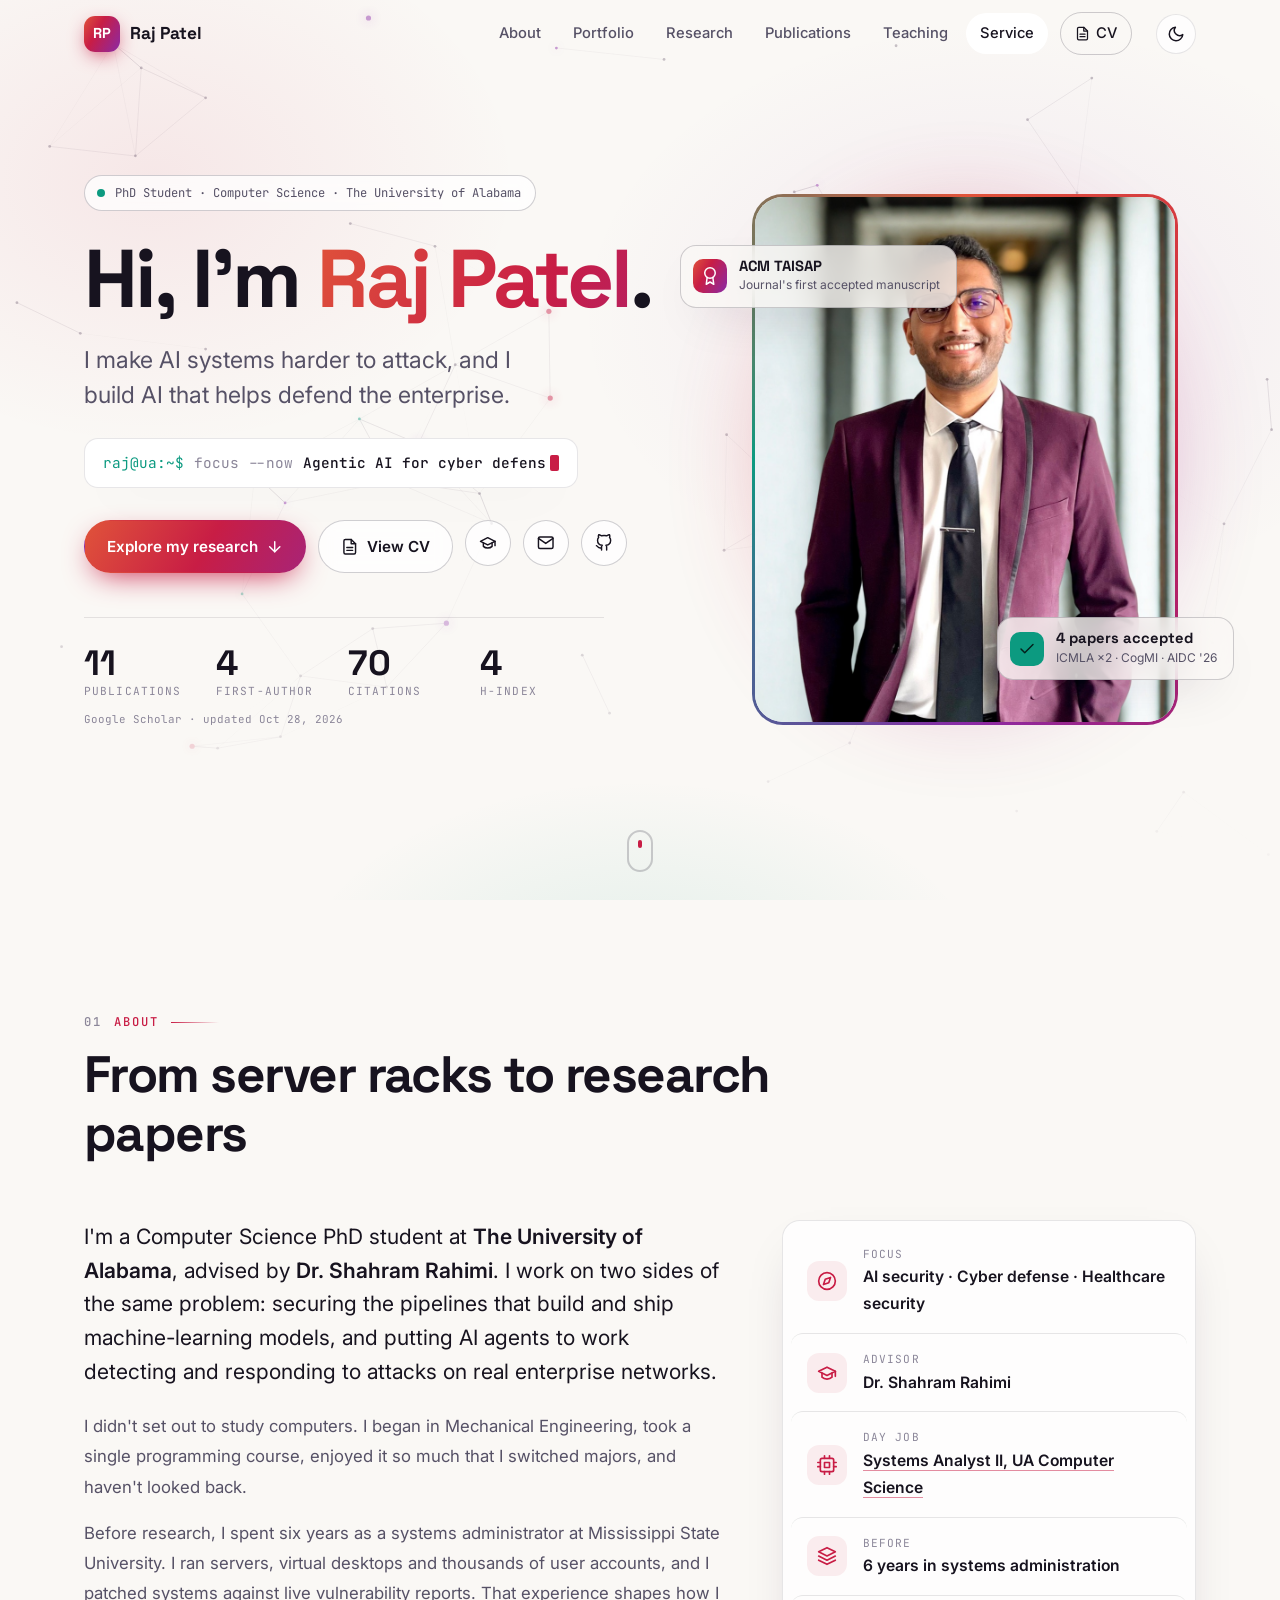
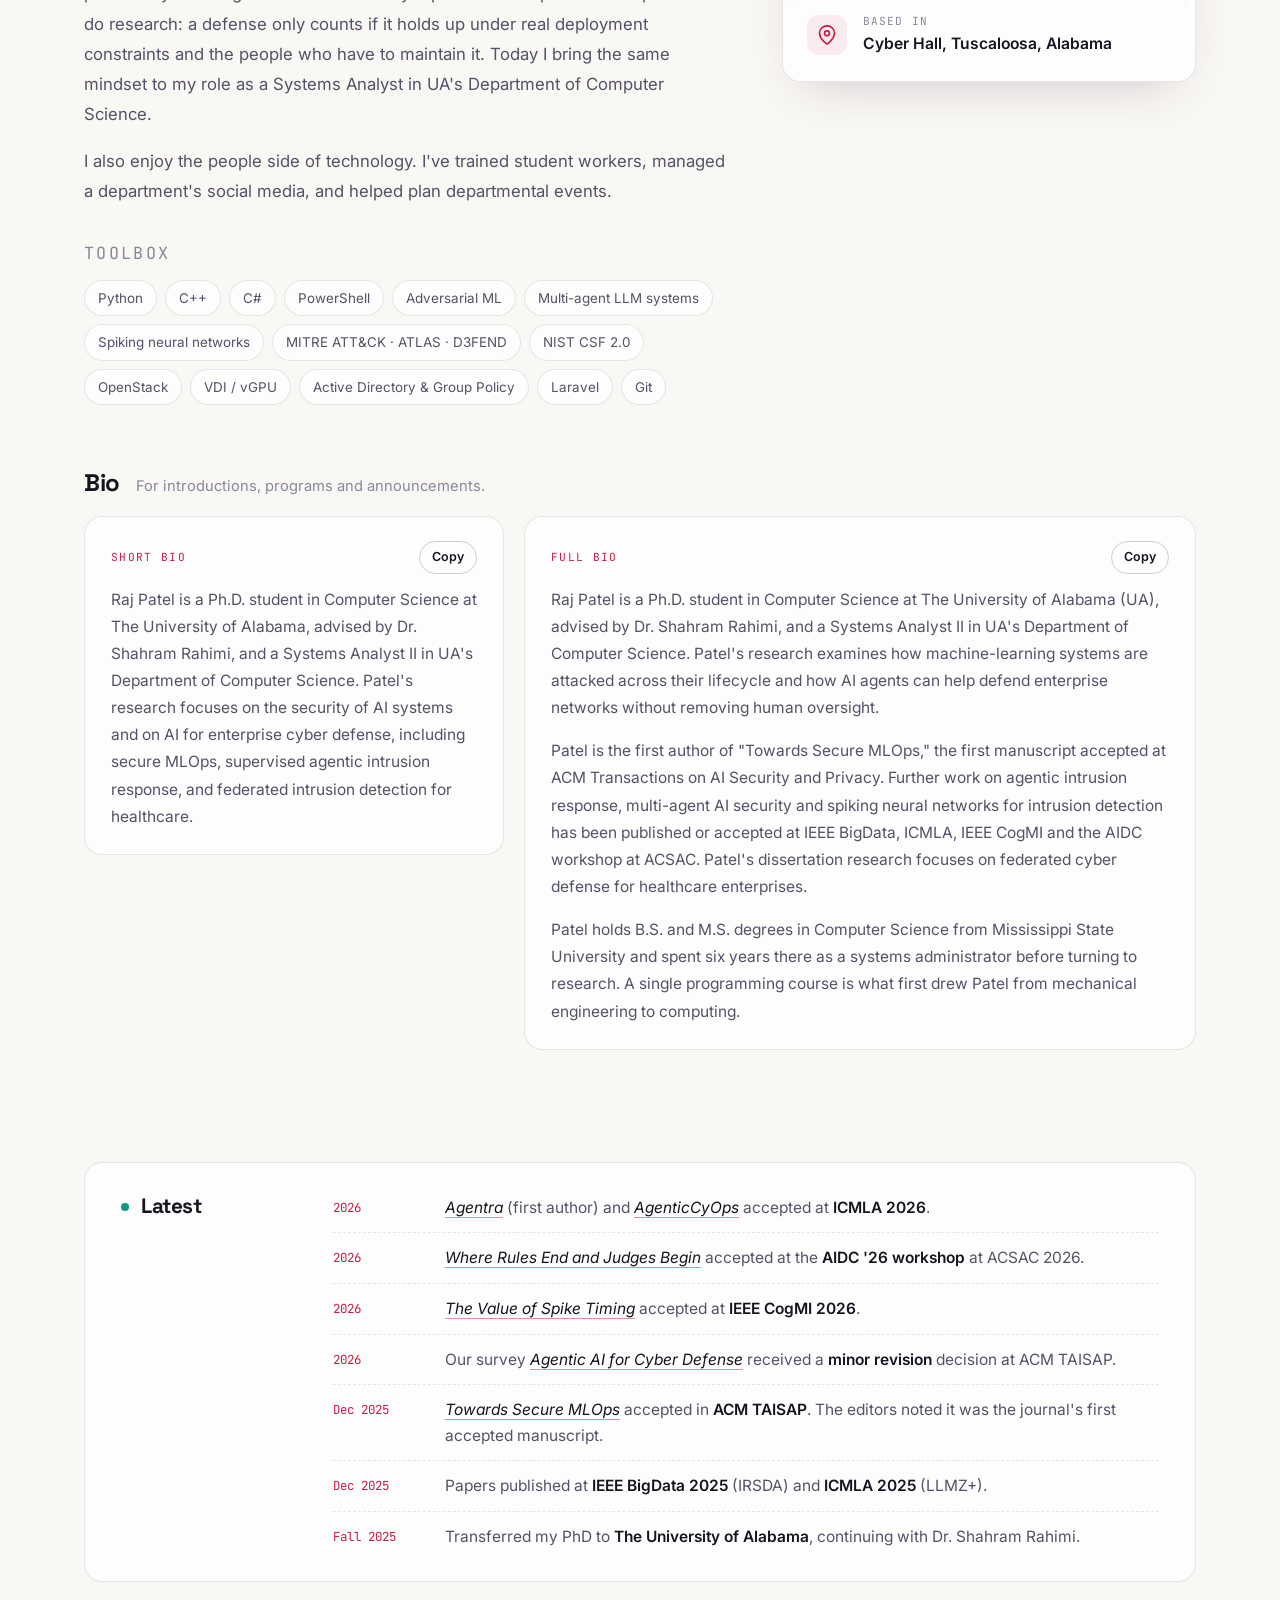
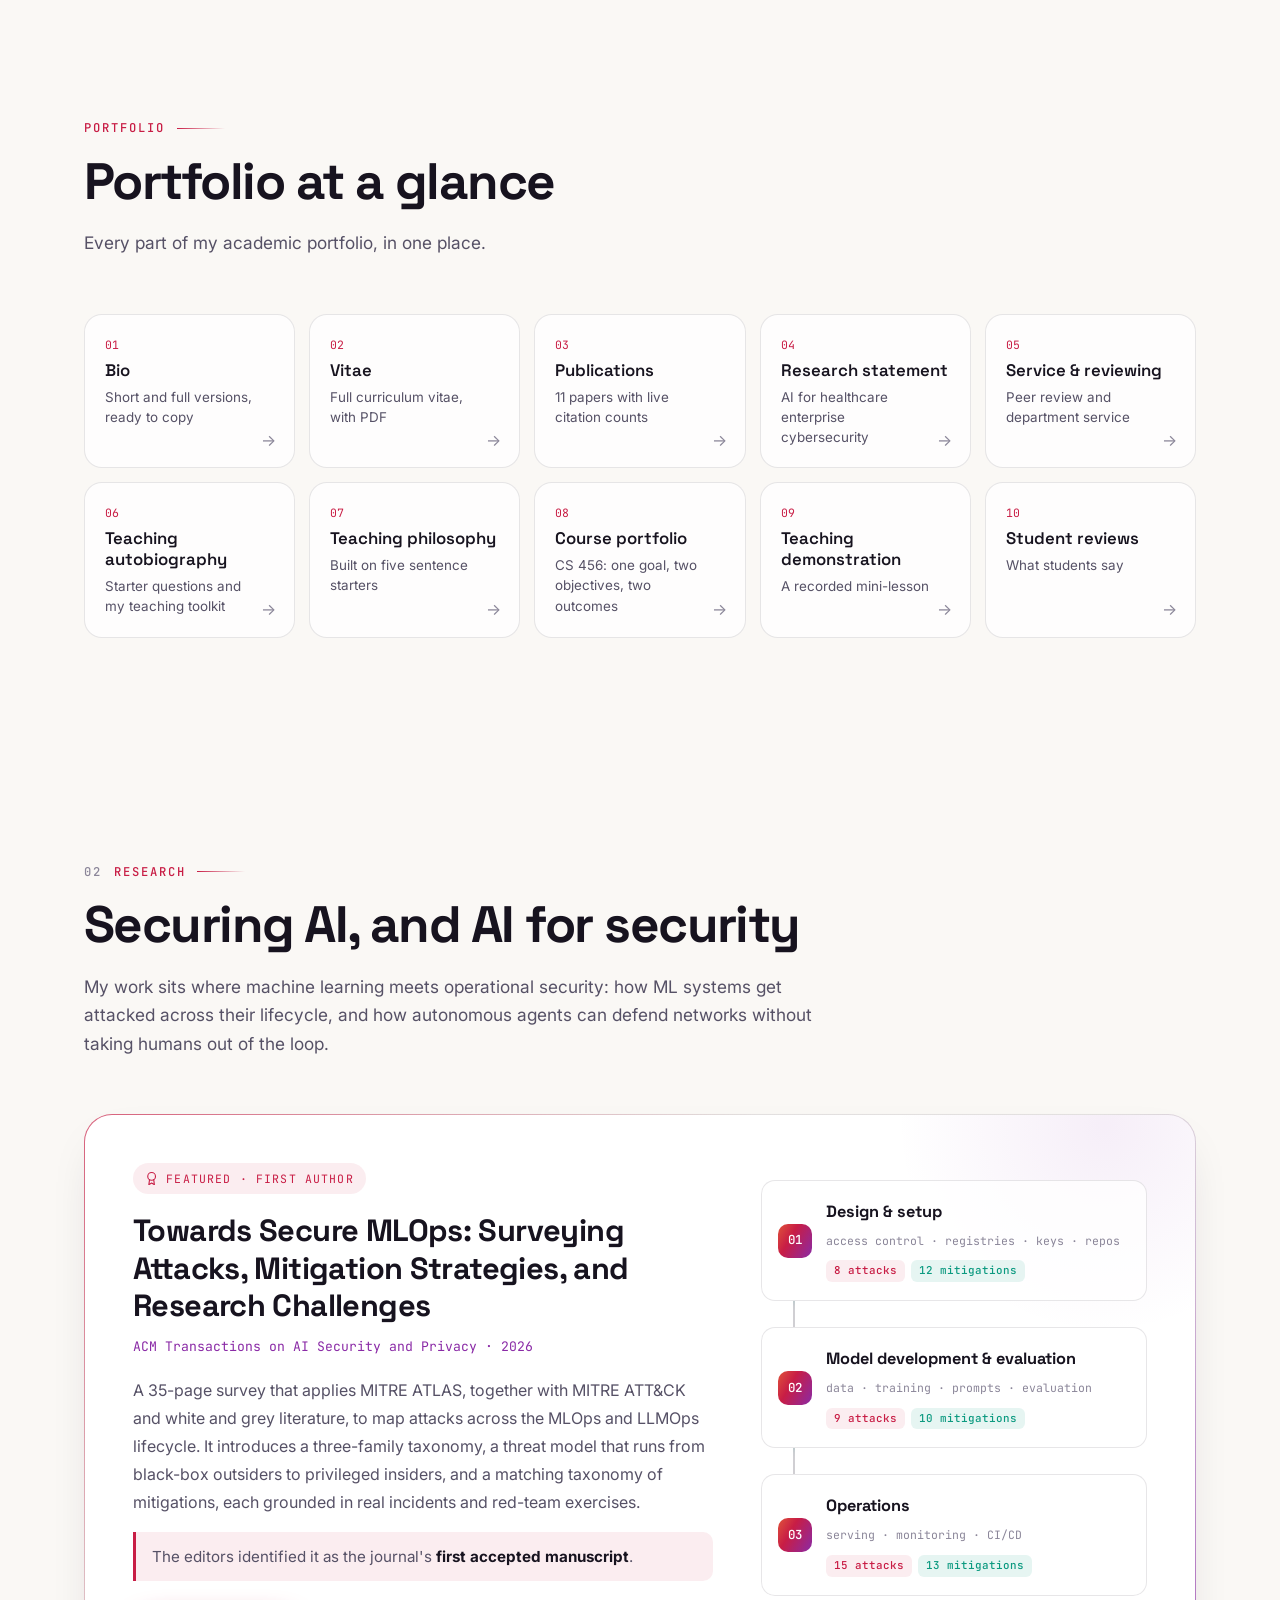
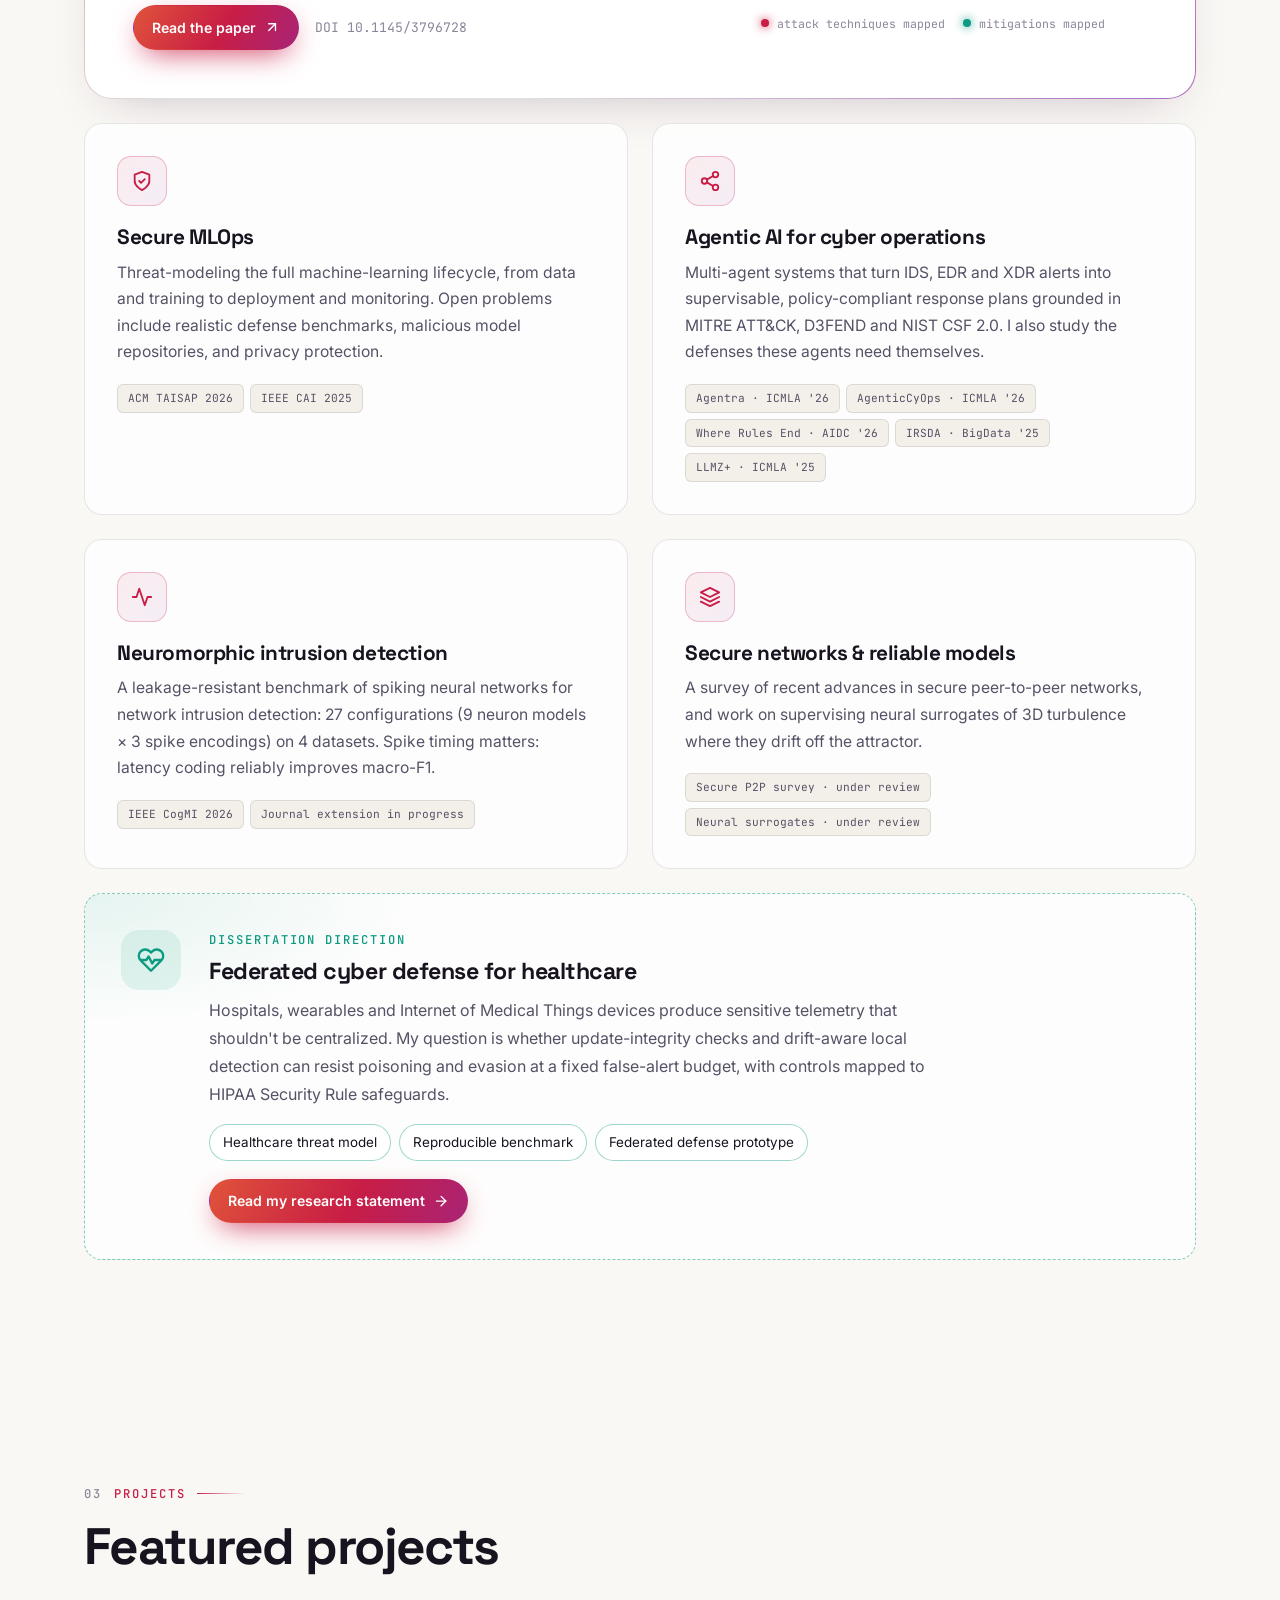
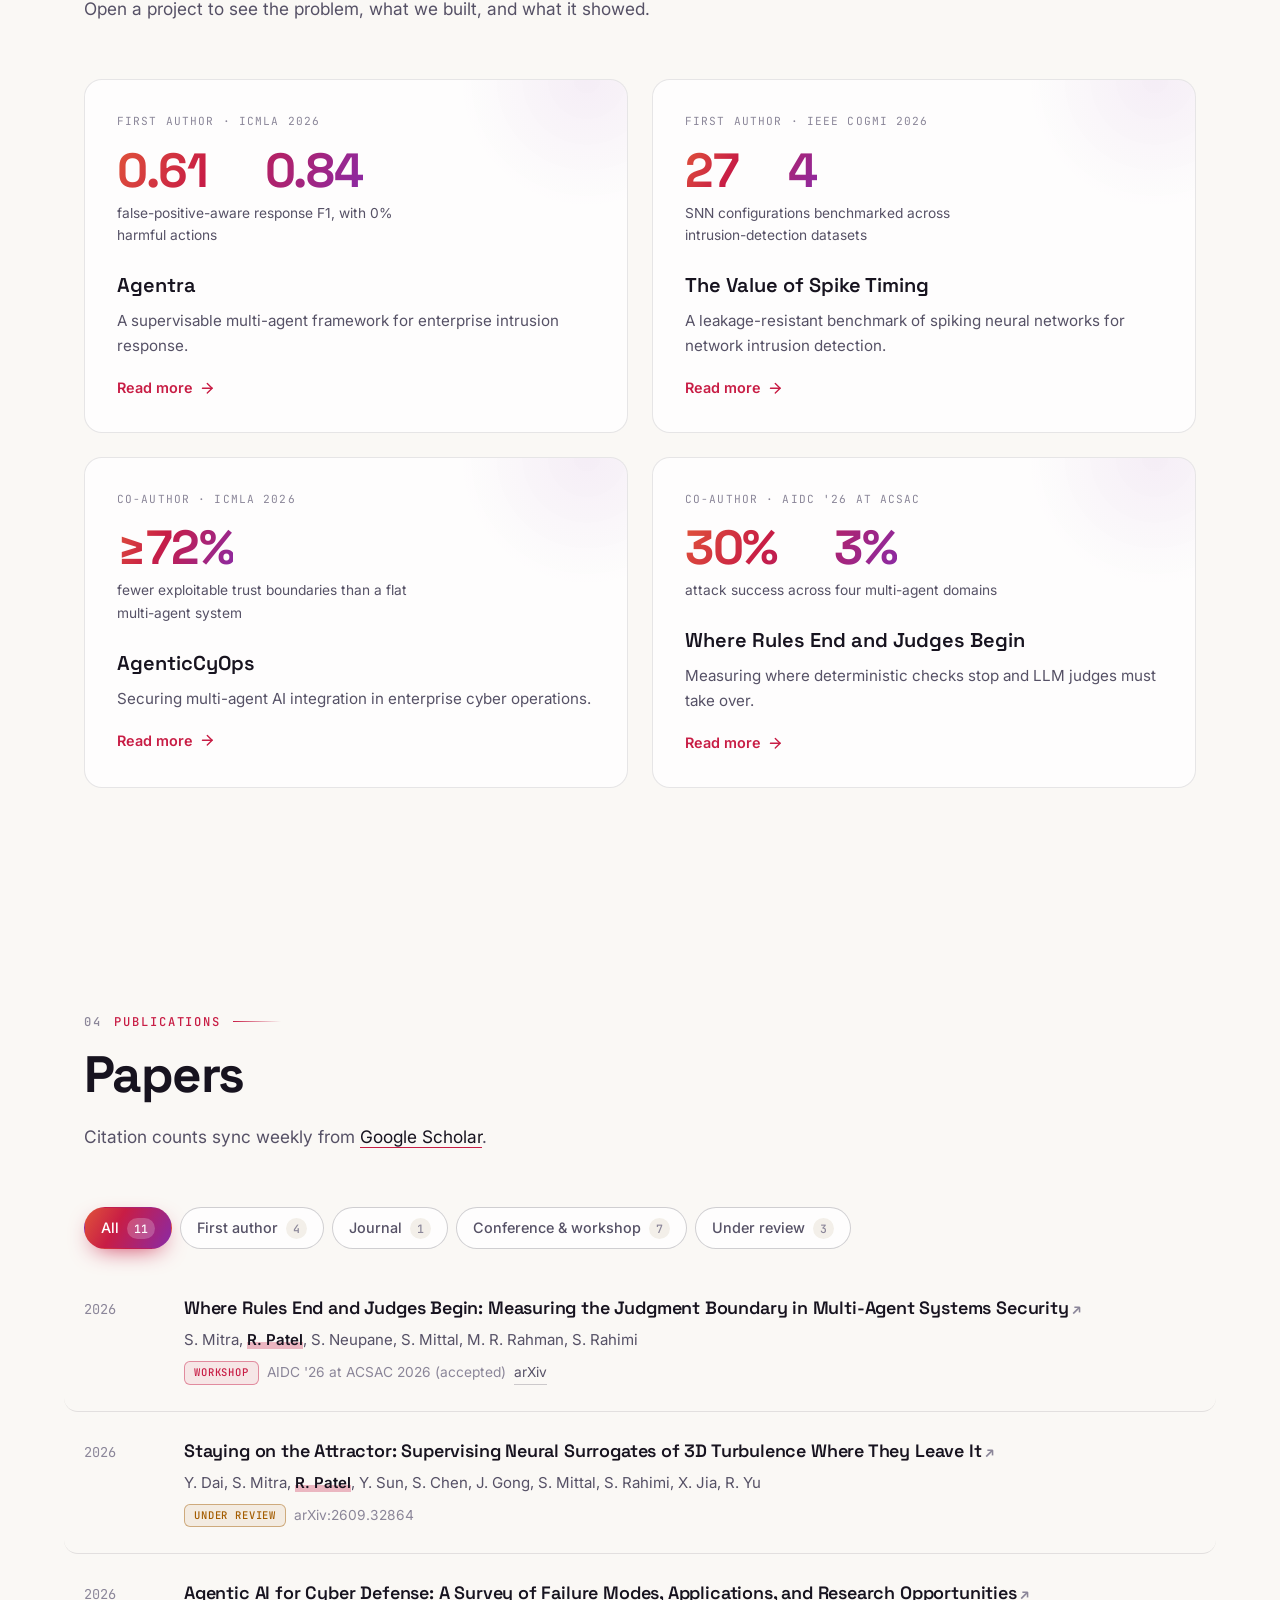
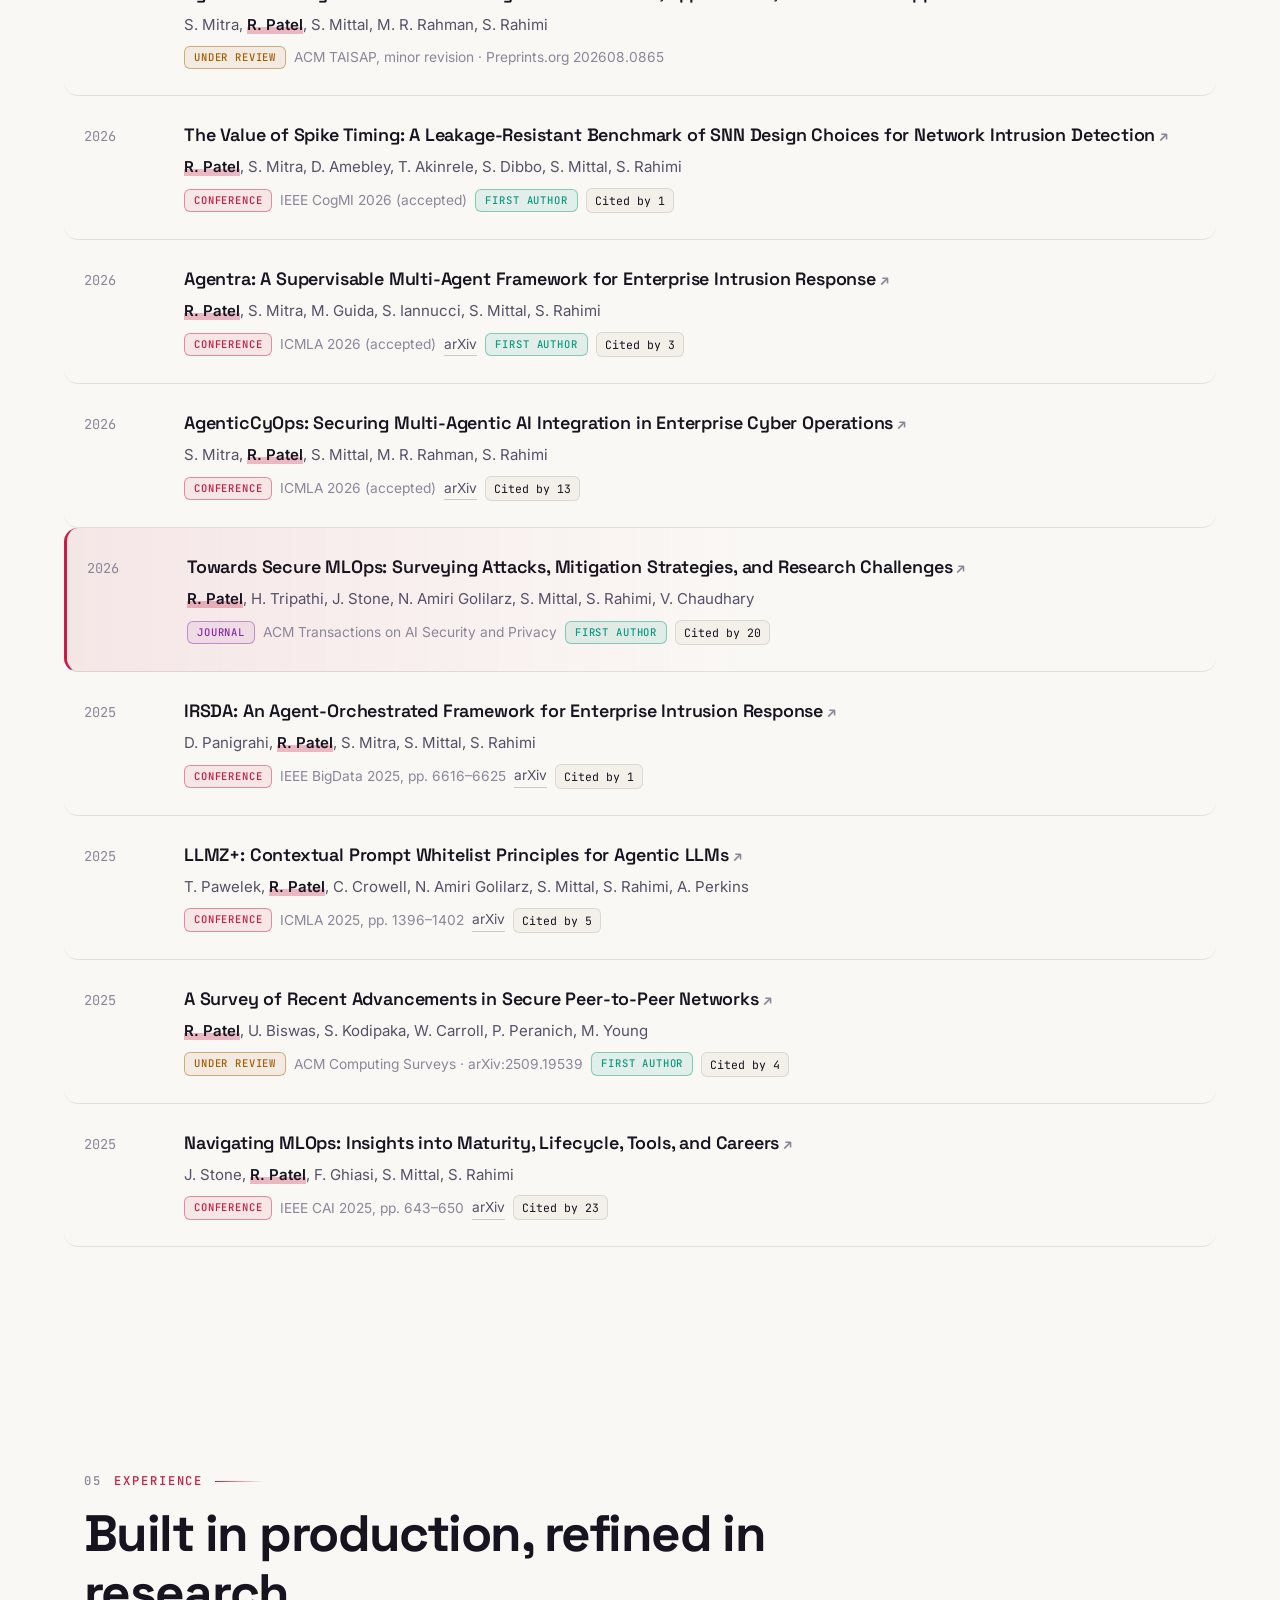
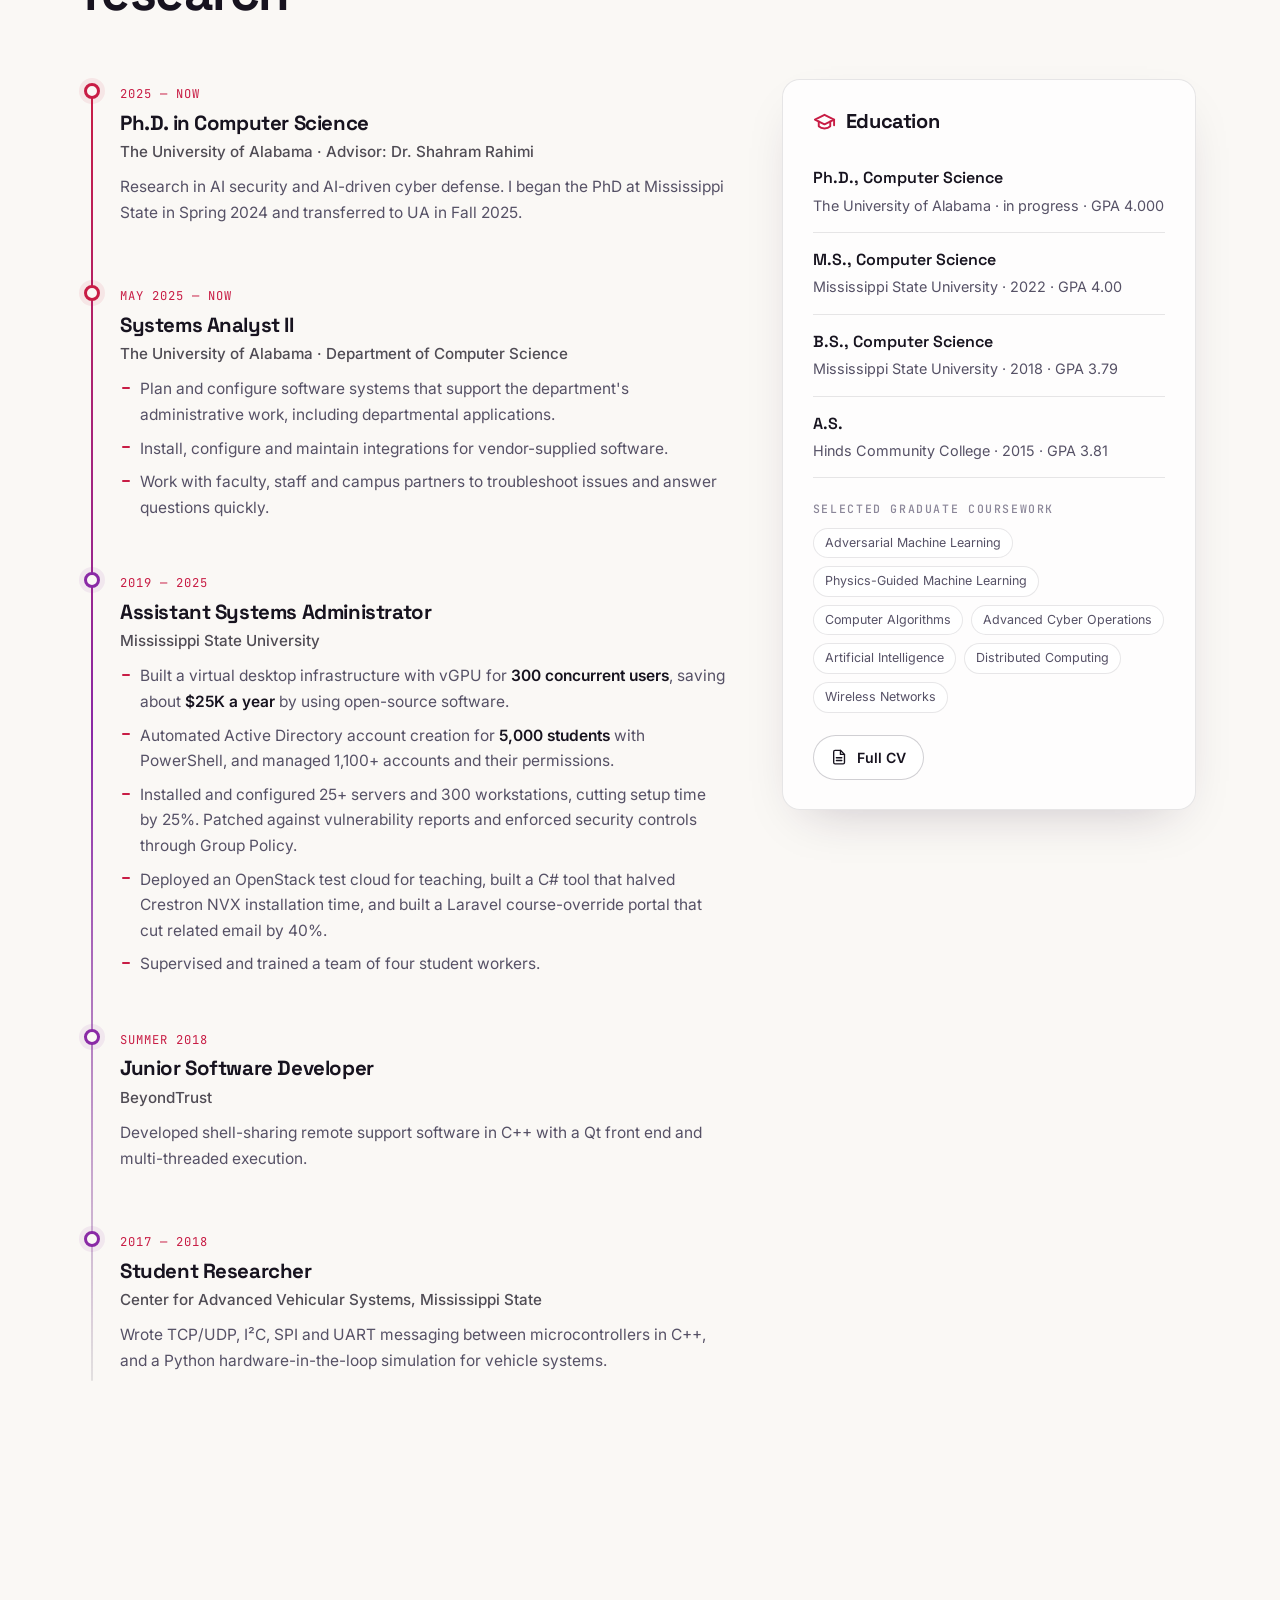
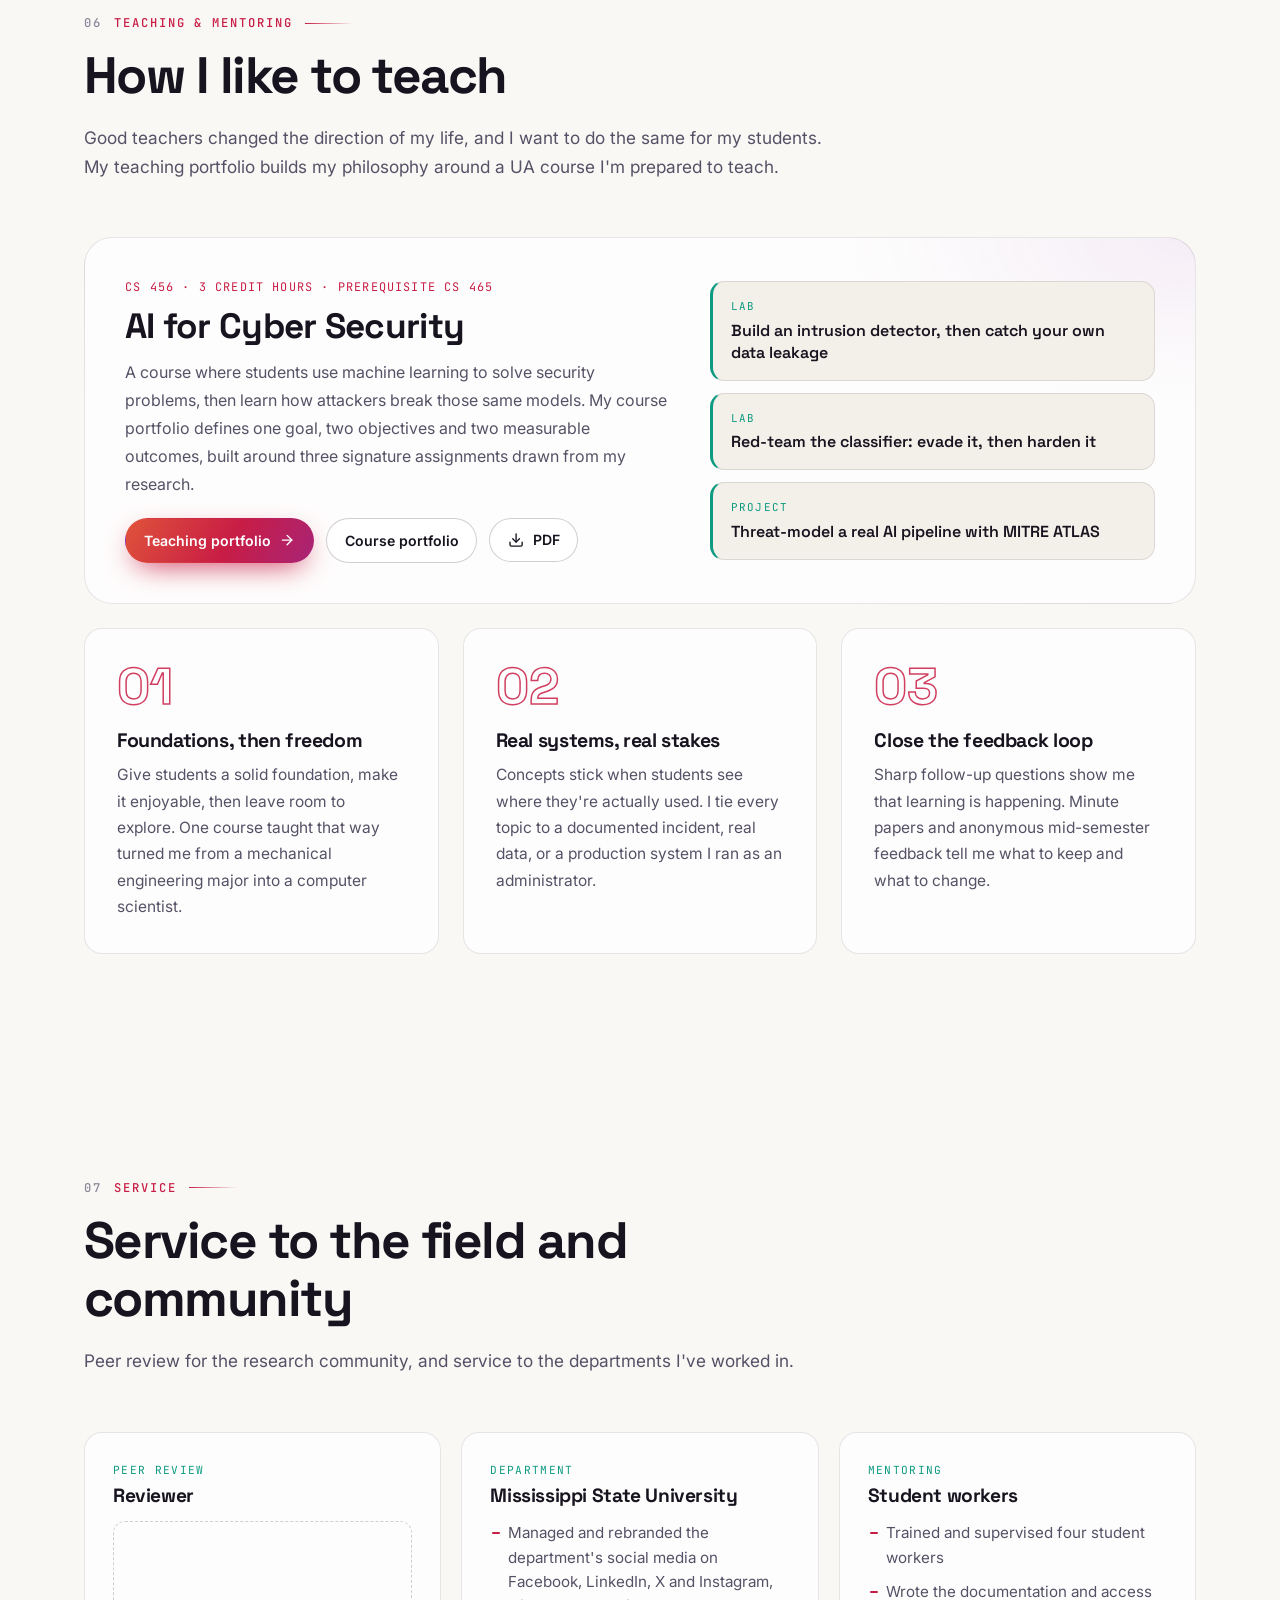
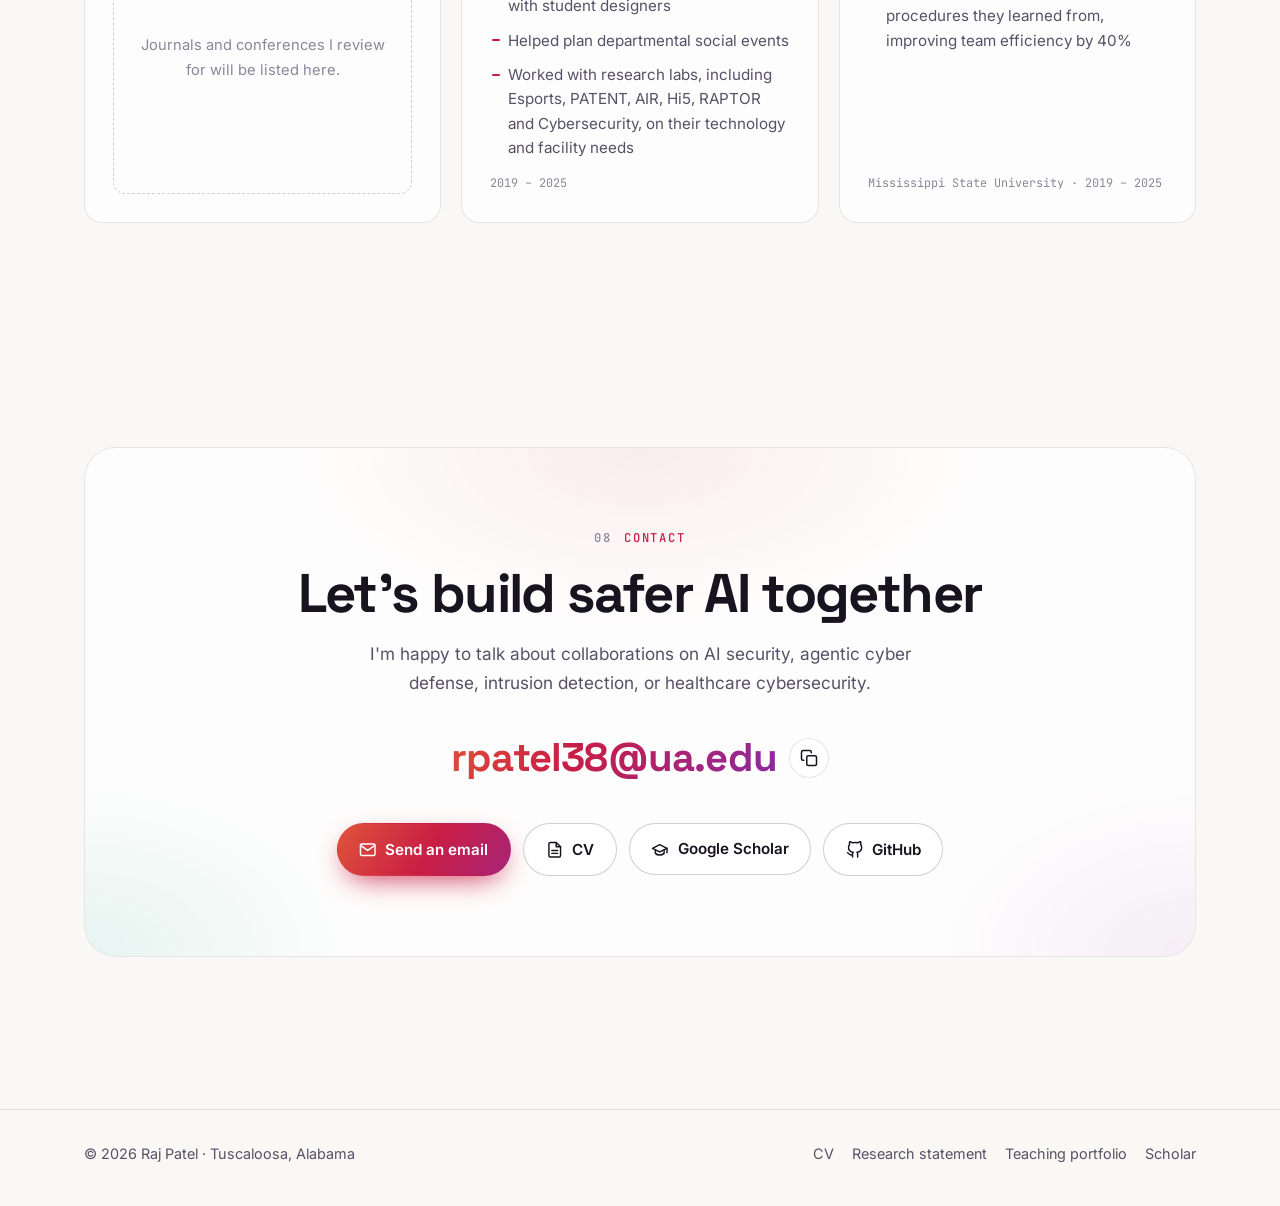
==== index.html @ 591abe70 "Added bio and cv and other things" ====
<!DOCTYPE html>
<html lang="en" data-theme="dark">
<head>
  <meta charset="utf-8">
  <meta name="viewport" content="width=device-width, initial-scale=1">
  <title>Raj Patel · AI Security & Cyber Defense Researcher</title>
  <meta name="description" content="Raj Patel is a Computer Science PhD student at The University of Alabama researching secure MLOps, agentic AI for cyber defense, and AI-driven intrusion detection and response.">
  <meta name="author" content="Raj Patel">
  <meta name="theme-color" content="#0b0b12">
  <link rel="canonical" href="https://rajpatel-ua.github.io/">

  <meta property="og:type" content="profile">
  <meta property="og:title" content="Raj Patel · AI Security & Cyber Defense Researcher">
  <meta property="og:description" content="PhD student at The University of Alabama researching secure MLOps, agentic AI for cyber defense, and intrusion detection.">
  <meta property="og:url" content="https://rajpatel-ua.github.io/">
  <meta property="og:image" content="https://rajpatel-ua.github.io/assets/img/raj-patel.jpg">
  <meta name="twitter:card" content="summary">

  <link rel="icon" href="assets/img/favicon.svg" type="image/svg+xml">

  <link rel="preconnect" href="https://fonts.googleapis.com">
  <link rel="preconnect" href="https://fonts.gstatic.com" crossorigin>
  <link href="https://fonts.googleapis.com/css2?family=Inter:wght@400;500;600&family=JetBrains+Mono:wght@400;500&family=Space+Grotesk:wght@500;600;700&display=swap" rel="stylesheet">
  <link rel="stylesheet" href="assets/css/style.css">

  <script>
    // Apply saved theme before first paint to avoid a flash.
    (function () {
      var t = localStorage.getItem('theme');
      if (!t) t = window.matchMedia('(prefers-color-scheme: light)').matches ? 'light' : 'dark';
      document.documentElement.setAttribute('data-theme', t);
      document.documentElement.classList.add('js');
    })();
  </script>

  <script type="application/ld+json">
  {
    "@context": "https://schema.org",
    "@type": "Person",
    "name": "Raj Patel",
    "jobTitle": "PhD Student in Computer Science",
    "affiliation": { "@type": "CollegeOrUniversity", "name": "The University of Alabama" },
    "alumniOf": [
      { "@type": "CollegeOrUniversity", "name": "Mississippi State University" },
      { "@type": "CollegeOrUniversity", "name": "Hinds Community College" }
    ],
    "email": "mailto:rpatel38@ua.edu",
    "url": "https://rajpatel-ua.github.io/",
    "image": "https://rajpatel-ua.github.io/assets/img/raj-patel.jpg",
    "knowsAbout": ["Secure MLOps", "AI Security", "Agentic AI", "Intrusion Detection", "Intrusion Response", "Healthcare Cybersecurity"],
    "sameAs": [
      "https://scholar.google.com/citations?user=2qoIGecAAAAJ",
      "https://github.com/rajpatel-UA",
      "https://eng.ua.edu/eng-directory/raj-patel/"
    ]
  }
  </script>
</head>
<body>
  <!-- Icon sprite -->
  <svg width="0" height="0" style="position:absolute" aria-hidden="true">
    <defs>
      <symbol id="i-mail" viewBox="0 0 24 24"><path d="M4 4h16c1.1 0 2 .9 2 2v12c0 1.1-.9 2-2 2H4c-1.1 0-2-.9-2-2V6c0-1.1.9-2 2-2z"/><polyline points="22,6 12,13 2,6"/></symbol>
      <symbol id="i-scholar" viewBox="0 0 24 24"><path d="M22 10 12 5 2 10l10 5 10-5z"/><path d="M6 12v5c3 3 9 3 12 0v-5"/><path d="M22 10v6"/></symbol>
      <symbol id="i-github" viewBox="0 0 24 24"><path d="M9 19c-5 1.5-5-2.5-7-3m14 6v-3.87a3.37 3.37 0 0 0-.94-2.61c3.14-.35 6.44-1.54 6.44-7A5.44 5.44 0 0 0 20 4.77 5.07 5.07 0 0 0 19.91 1S18.73.65 16 2.48a13.38 13.38 0 0 0-7 0C6.27.65 5.09 1 5.09 1A5.07 5.07 0 0 0 5 4.77a5.44 5.44 0 0 0-1.5 3.78c0 5.42 3.3 6.61 6.44 7A3.37 3.37 0 0 0 9 18.13V22"/></symbol>
      <symbol id="i-arrow" viewBox="0 0 24 24"><line x1="7" y1="17" x2="17" y2="7"/><polyline points="7 7 17 7 17 17"/></symbol>
      <symbol id="i-right" viewBox="0 0 24 24"><line x1="5" y1="12" x2="19" y2="12"/><polyline points="12 5 19 12 12 19"/></symbol>
      <symbol id="i-down" viewBox="0 0 24 24"><line x1="12" y1="5" x2="12" y2="19"/><polyline points="19 12 12 19 5 12"/></symbol>
      <symbol id="i-sun" viewBox="0 0 24 24"><circle cx="12" cy="12" r="5"/><line x1="12" y1="1" x2="12" y2="3"/><line x1="12" y1="21" x2="12" y2="23"/><line x1="4.22" y1="4.22" x2="5.64" y2="5.64"/><line x1="18.36" y1="18.36" x2="19.78" y2="19.78"/><line x1="1" y1="12" x2="3" y2="12"/><line x1="21" y1="12" x2="23" y2="12"/><line x1="4.22" y1="19.78" x2="5.64" y2="18.36"/><line x1="18.36" y1="5.64" x2="19.78" y2="4.22"/></symbol>
      <symbol id="i-moon" viewBox="0 0 24 24"><path d="M21 12.79A9 9 0 1 1 11.21 3 7 7 0 0 0 21 12.79z"/></symbol>
      <symbol id="i-menu" viewBox="0 0 24 24"><line x1="3" y1="7" x2="21" y2="7"/><line x1="3" y1="12" x2="21" y2="12"/><line x1="3" y1="17" x2="21" y2="17"/></symbol>
      <symbol id="i-close" viewBox="0 0 24 24"><line x1="18" y1="6" x2="6" y2="18"/><line x1="6" y1="6" x2="18" y2="18"/></symbol>
      <symbol id="i-shield" viewBox="0 0 24 24"><path d="M12 22s8-4 8-10V5l-8-3-8 3v7c0 6 8 10 8 10z"/><polyline points="9 12 11 14 15 10"/></symbol>
      <symbol id="i-agents" viewBox="0 0 24 24"><circle cx="18" cy="5" r="3"/><circle cx="6" cy="12" r="3"/><circle cx="18" cy="19" r="3"/><line x1="8.59" y1="13.51" x2="15.42" y2="17.49"/><line x1="15.41" y1="6.51" x2="8.59" y2="10.49"/></symbol>
      <symbol id="i-pulse" viewBox="0 0 24 24"><polyline points="22 12 18 12 15 21 9 3 6 12 2 12"/></symbol>
      <symbol id="i-layers" viewBox="0 0 24 24"><polygon points="12 2 2 7 12 12 22 7 12 2"/><polyline points="2 17 12 22 22 17"/><polyline points="2 12 12 17 22 12"/></symbol>
      <symbol id="i-heart" viewBox="0 0 24 24"><path d="M20.84 4.61a5.5 5.5 0 0 0-7.78 0L12 5.67l-1.06-1.06a5.5 5.5 0 0 0-7.78 7.78l1.06 1.06L12 21.23l7.78-7.78 1.06-1.06a5.5 5.5 0 0 0 0-7.78z"/><polyline points="3.5 12 8 12 10 9 13 15 15 12 20.5 12"/></symbol>
      <symbol id="i-award" viewBox="0 0 24 24"><circle cx="12" cy="8" r="7"/><polyline points="8.21 13.89 7 23 12 20 17 23 15.79 13.88"/></symbol>
      <symbol id="i-pin" viewBox="0 0 24 24"><path d="M21 10c0 7-9 13-9 13s-9-6-9-13a9 9 0 0 1 18 0z"/><circle cx="12" cy="10" r="3"/></symbol>
      <symbol id="i-copy" viewBox="0 0 24 24"><rect x="9" y="9" width="13" height="13" rx="2" ry="2"/><path d="M5 15H4a2 2 0 0 1-2-2V4a2 2 0 0 1 2-2h9a2 2 0 0 1 2 2v1"/></symbol>
      <symbol id="i-check" viewBox="0 0 24 24"><polyline points="20 6 9 17 4 12"/></symbol>
      <symbol id="i-compass" viewBox="0 0 24 24"><circle cx="12" cy="12" r="10"/><polygon points="16.24 7.76 14.12 14.12 7.76 16.24 9.88 9.88 16.24 7.76"/></symbol>
      <symbol id="i-cpu" viewBox="0 0 24 24"><rect x="4" y="4" width="16" height="16" rx="2"/><rect x="9" y="9" width="6" height="6"/><line x1="9" y1="1" x2="9" y2="4"/><line x1="15" y1="1" x2="15" y2="4"/><line x1="9" y1="20" x2="9" y2="23"/><line x1="15" y1="20" x2="15" y2="23"/><line x1="20" y1="9" x2="23" y2="9"/><line x1="20" y1="14" x2="23" y2="14"/><line x1="1" y1="9" x2="4" y2="9"/><line x1="1" y1="14" x2="4" y2="14"/></symbol>
      <symbol id="i-file" viewBox="0 0 24 24"><path d="M14 2H6a2 2 0 0 0-2 2v16a2 2 0 0 0 2 2h12a2 2 0 0 0 2-2V8z"/><polyline points="14 2 14 8 20 8"/><line x1="16" y1="13" x2="8" y2="13"/><line x1="16" y1="17" x2="8" y2="17"/></symbol>
      <symbol id="i-download" viewBox="0 0 24 24"><path d="M21 15v4a2 2 0 0 1-2 2H5a2 2 0 0 1-2-2v-4"/><polyline points="7 10 12 15 17 10"/><line x1="12" y1="15" x2="12" y2="3"/></symbol>
    </defs>
  </svg>

  <a class="skip-link" href="#main">Skip to content</a>

  <!-- ===================== NAV ===================== -->
  <header class="nav" id="nav">
    <div class="container nav__inner">
      <a href="#top" class="brand" aria-label="Raj Patel, back to top">
        <span class="brand__mark">RP</span>
        <span class="brand__name">Raj Patel</span>
      </a>

      <nav class="nav__links" id="nav-links" aria-label="Primary">
        <a href="#about">About</a>
        <a href="#portfolio">Portfolio</a>
        <a href="#research">Research</a>
        <a href="#publications">Publications</a>
        <a href="teaching.html">Teaching</a>
        <a href="#service">Service</a>
        <a href="cv.html" class="nav__cta"><svg class="icon"><use href="#i-file"/></svg> CV</a>
      </nav>

      <div class="nav__actions">
        <button class="icon-btn" id="theme-toggle" aria-label="Toggle color theme">
          <svg class="icon icon--sun"><use href="#i-sun"/></svg>
          <svg class="icon icon--moon"><use href="#i-moon"/></svg>
        </button>
        <button class="icon-btn nav__burger" id="nav-burger" aria-label="Open menu" aria-expanded="false" aria-controls="nav-links">
          <svg class="icon icon--open"><use href="#i-menu"/></svg>
          <svg class="icon icon--close"><use href="#i-close"/></svg>
        </button>
      </div>
    </div>
  </header>

  <main id="main">
    <!-- ===================== HERO ===================== -->
    <section class="hero" id="top">
      <canvas class="hero__canvas" id="hero-canvas" aria-hidden="true"></canvas>
      <div class="hero__glow" aria-hidden="true"></div>

      <div class="container hero__grid">
        <div class="hero__text">
          <p class="pill reveal">
            <span class="pill__dot"></span>
            PhD Student · Computer Science · The University of Alabama
          </p>

          <h1 class="hero__title reveal">
            Hi, I'm <span class="grad-text">Raj Patel</span>.
          </h1>

          <p class="hero__lead reveal">
            I make AI systems harder to attack, and I build AI that helps defend the enterprise.
          </p>

          <div class="terminal reveal" aria-label="Current research focus">
            <span class="terminal__prompt">raj@ua:~$</span>
            <span class="terminal__cmd">focus --now</span>
            <span class="terminal__out" id="typewriter">Secure MLOps</span><span class="terminal__caret" aria-hidden="true"></span>
          </div>

          <div class="hero__ctas reveal">
            <a href="#research" class="btn btn--primary">
              Explore my research
              <svg class="icon"><use href="#i-down"/></svg>
            </a>
            <a href="cv.html" class="btn btn--ghost">
              <svg class="icon"><use href="#i-file"/></svg>
              View CV
            </a>
            <a href="https://scholar.google.com/citations?user=2qoIGecAAAAJ&hl=en" class="btn btn--icon" target="_blank" rel="noopener" aria-label="Google Scholar profile">
              <svg class="icon"><use href="#i-scholar"/></svg>
            </a>
            <a href="mailto:rpatel38@ua.edu" class="btn btn--icon" aria-label="Email Raj">
              <svg class="icon"><use href="#i-mail"/></svg>
            </a>
            <a href="https://github.com/rajpatel-UA" class="btn btn--icon" target="_blank" rel="noopener" aria-label="GitHub profile">
              <svg class="icon"><use href="#i-github"/></svg>
            </a>
          </div>

          <dl class="stats reveal">
            <div class="stat"><dt>Publications</dt><dd data-count="11" data-scholar="publications">11</dd></div>
            <div class="stat"><dt>First-author</dt><dd data-count="4">4</dd></div>
            <div class="stat"><dt>Citations</dt><dd data-count="70" data-scholar="citations">70</dd></div>
            <div class="stat"><dt>h-index</dt><dd data-count="4" data-scholar="h_index">4</dd></div>
          </dl>
          <p class="stats__note reveal" id="scholar-note">Synced weekly from Google Scholar</p>
        </div>

        <div class="hero__visual reveal">
          <div class="portrait">
            <div class="portrait__ring" aria-hidden="true"></div>
            <div class="portrait__frame">
              <img src="assets/img/raj-patel.jpg" alt="Portrait of Raj Patel in a burgundy suit, smiling" width="956" height="1400" fetchpriority="high">
            </div>
            <div class="chip chip--a">
              <svg class="icon"><use href="#i-award"/></svg>
              <div><strong>ACM TAISAP</strong><span>Journal's first accepted manuscript</span></div>
            </div>
            <div class="chip chip--b">
              <svg class="icon"><use href="#i-check"/></svg>
              <div><strong>4 papers accepted</strong><span>ICMLA ×2 · CogMI · AIDC '26</span></div>
            </div>
          </div>
        </div>
      </div>

      <a href="#about" class="scroll-cue" aria-label="Scroll to About">
        <span></span>
      </a>
    </section>

    <!-- ===================== ABOUT ===================== -->
    <section class="section" id="about">
      <div class="container">
        <header class="section__head reveal">
          <p class="eyebrow"><span>01</span> About</p>
          <h2>From server racks to research papers</h2>
        </header>

        <div class="about">
          <div class="about__body reveal">
            <p class="about__intro">
              I'm a Computer Science PhD student at <strong>The University of Alabama</strong>, advised by
              <strong>Dr. Shahram Rahimi</strong>. I work on two sides of the same problem: securing
              the pipelines that build and ship machine-learning models, and putting AI agents to work
              detecting and responding to attacks on real enterprise networks.
            </p>
            <p>
              I didn't set out to study computers. I began in Mechanical Engineering, took a single
              programming course, enjoyed it so much that I switched majors, and haven't looked back.
            </p>
            <p>
              Before research, I spent six years as a systems administrator at Mississippi State
              University. I ran servers, virtual desktops and thousands of user accounts, and I patched
              systems against live vulnerability reports. That experience shapes how I do research:
              a defense only counts if it holds up under real deployment constraints and the
              people who have to maintain it. Today I bring the same mindset to my role as a Systems
              Analyst in UA's Department of Computer Science.
            </p>
            <p>
              I also enjoy the people side of technology. I've trained student workers, managed a
              department's social media, and helped plan departmental events.
            </p>

            <div class="toolbox">
              <p class="toolbox__label">Toolbox</p>
              <ul class="tags">
                <li>Python</li><li>C++</li><li>C#</li><li>PowerShell</li>
                <li>Adversarial ML</li><li>Multi-agent LLM systems</li><li>Spiking neural networks</li>
                <li>MITRE ATT&amp;CK · ATLAS · D3FEND</li><li>NIST CSF 2.0</li>
                <li>OpenStack</li><li>VDI / vGPU</li><li>Active Directory &amp; Group Policy</li>
                <li>Laravel</li><li>Git</li>
              </ul>
            </div>
          </div>

          <aside class="facts reveal" aria-label="Quick facts">
            <div class="facts__row">
              <svg class="icon"><use href="#i-compass"/></svg>
              <div><span>Focus</span><strong>AI security · Cyber defense · Healthcare security</strong></div>
            </div>
            <div class="facts__row">
              <svg class="icon"><use href="#i-scholar"/></svg>
              <div><span>Advisor</span><strong>Dr. Shahram Rahimi</strong></div>
            </div>
            <div class="facts__row">
              <svg class="icon"><use href="#i-cpu"/></svg>
              <div><span>Day job</span><strong><a href="https://eng.ua.edu/eng-directory/raj-patel/" target="_blank" rel="noopener">Systems Analyst II, UA Computer Science</a></strong></div>
            </div>
            <div class="facts__row">
              <svg class="icon"><use href="#i-layers"/></svg>
              <div><span>Before</span><strong>6 years in systems administration</strong></div>
            </div>
            <div class="facts__row">
              <svg class="icon"><use href="#i-pin"/></svg>
              <div><span>Based in</span><strong>Cyber Hall, Tuscaloosa, Alabama</strong></div>
            </div>
          </aside>
        </div>

        <div class="bio reveal" id="bio">
          <div class="bio__head">
            <h3>Bio</h3>
            <p>For introductions, programs and announcements.</p>
          </div>
          <div class="bio__grid">
            <article class="bio__card">
              <div class="bio__bar"><span>Short bio</span><button class="copy-btn" data-copy="#bio-short">Copy</button></div>
              <div id="bio-short">
                <p>Raj Patel is a Ph.D. student in Computer Science at The University of Alabama, advised by Dr. Shahram Rahimi, and a Systems Analyst II in UA's Department of Computer Science. Patel's research focuses on the security of AI systems and on AI for enterprise cyber defense, including secure MLOps, supervised agentic intrusion response, and federated intrusion detection for healthcare.</p>
              </div>
            </article>
            <article class="bio__card">
              <div class="bio__bar"><span>Full bio</span><button class="copy-btn" data-copy="#bio-full">Copy</button></div>
              <div id="bio-full">
                <p>Raj Patel is a Ph.D. student in Computer Science at The University of Alabama (UA), advised by Dr. Shahram Rahimi, and a Systems Analyst II in UA's Department of Computer Science. Patel's research examines how machine-learning systems are attacked across their lifecycle and how AI agents can help defend enterprise networks without removing human oversight.</p>
                <p>Patel is the first author of "Towards Secure MLOps," the first manuscript accepted at ACM Transactions on AI Security and Privacy. Further work on agentic intrusion response, multi-agent AI security and spiking neural networks for intrusion detection has been published or accepted at IEEE BigData, ICMLA, IEEE CogMI and the AIDC workshop at ACSAC. Patel's dissertation research focuses on federated cyber defense for healthcare enterprises.</p>
                <p>Patel holds B.S. and M.S. degrees in Computer Science from Mississippi State University and spent six years there as a systems administrator before turning to research. A single programming course is what first drew Patel from mechanical engineering to computing.</p>
              </div>
            </article>
          </div>
        </div>
      </div>
    </section>

    <!-- ===================== NEWS ===================== -->
    <section class="section section--tight" id="news" aria-labelledby="news-title">
      <div class="container">
        <div class="news reveal">
          <h3 class="news__title" id="news-title"><span class="live-dot"></span> Latest</h3>
          <ol class="news__list">
            <li><time>2026</time><p><a href="https://arxiv.org/abs/2606.18325" target="_blank" rel="noopener"><em>Agentra</em></a> (first author) and <a href="https://arxiv.org/abs/2603.09134" target="_blank" rel="noopener"><em>AgenticCyOps</em></a> accepted at <strong>ICMLA 2026</strong>.</p></li>
            <li><time>2026</time><p><a href="https://arxiv.org/abs/2610.07657" target="_blank" rel="noopener"><em>Where Rules End and Judges Begin</em></a> accepted at the <strong>AIDC '26 workshop</strong> at ACSAC 2026.</p></li>
            <li><time>2026</time><p><a href="https://arxiv.org/abs/2606.01442" target="_blank" rel="noopener"><em>The Value of Spike Timing</em></a> accepted at <strong>IEEE CogMI 2026</strong>.</p></li>
            <li><time>2026</time><p>Our survey <a href="https://www.preprints.org/manuscript/202608.0865" target="_blank" rel="noopener"><em>Agentic AI for Cyber Defense</em></a> received a <strong>minor revision</strong> decision at ACM TAISAP.</p></li>
            <li><time>Dec 2025</time><p><a href="https://doi.org/10.1145/3796728" target="_blank" rel="noopener"><em>Towards Secure MLOps</em></a> accepted in <strong>ACM TAISAP</strong>. The editors noted it was the journal's first accepted manuscript.</p></li>
            <li><time>Dec 2025</time><p>Papers published at <strong>IEEE BigData 2025</strong> (IRSDA) and <strong>ICMLA 2025</strong> (LLMZ+).</p></li>
            <li><time>Fall 2025</time><p>Transferred my PhD to <strong>The University of Alabama</strong>, continuing with Dr. Shahram Rahimi.</p></li>
          </ol>
        </div>
      </div>
    </section>

    <!-- ===================== PORTFOLIO ===================== -->
    <section class="section" id="portfolio">
      <div class="container">
        <header class="section__head reveal">
          <p class="eyebrow">Portfolio</p>
          <h2>Portfolio at a glance</h2>
          <p class="section__sub">Every part of my academic portfolio, in one place.</p>
        </header>
        <div class="pgrid">
          <a class="ptile reveal" href="#bio"><span class="ptile__num">01</span><strong>Bio</strong><span>Short and full versions, ready to copy</span></a>
          <a class="ptile reveal" href="cv.html"><span class="ptile__num">02</span><strong>Vitae</strong><span>Full curriculum vitae, with PDF</span></a>
          <a class="ptile reveal" href="#publications"><span class="ptile__num">03</span><strong>Publications</strong><span>11 papers with live citation counts</span></a>
          <a class="ptile reveal" href="research.html"><span class="ptile__num">04</span><strong>Research statement</strong><span>AI for healthcare enterprise cybersecurity</span></a>
          <a class="ptile reveal" href="#service"><span class="ptile__num">05</span><strong>Service &amp; reviewing</strong><span>Peer review and department service</span></a>
          <a class="ptile reveal" href="teaching.html#autobiography"><span class="ptile__num">06</span><strong>Teaching autobiography</strong><span>Starter questions and my teaching toolkit</span></a>
          <a class="ptile reveal" href="teaching.html#philosophy"><span class="ptile__num">07</span><strong>Teaching philosophy</strong><span>Built on five sentence starters</span></a>
          <a class="ptile reveal" href="teaching.html#course"><span class="ptile__num">08</span><strong>Course portfolio</strong><span>CS 456: one goal, two objectives, two outcomes</span></a>
          <a class="ptile reveal" href="teaching.html#video"><span class="ptile__num">09</span><strong>Teaching demonstration</strong><span>A recorded mini-lesson</span></a>
          <a class="ptile reveal" href="teaching.html#reviews"><span class="ptile__num">10</span><strong>Student reviews</strong><span>What students say</span></a>
        </div>
      </div>
    </section>

    <!-- ===================== RESEARCH ===================== -->
    <section class="section" id="research">
      <div class="container">
        <header class="section__head reveal">
          <p class="eyebrow"><span>02</span> Research</p>
          <h2>Securing AI, and AI for security</h2>
          <p class="section__sub">
            My work sits where machine learning meets operational security: how ML systems get
            attacked across their lifecycle, and how autonomous agents can defend networks without
            taking humans out of the loop.
          </p>
        </header>

        <!-- Spotlight -->
        <article class="spotlight reveal">
          <div class="spotlight__text">
            <p class="spotlight__badge"><svg class="icon"><use href="#i-award"/></svg> Featured · First author</p>
            <h3>Towards Secure MLOps: Surveying Attacks, Mitigation Strategies, and Research Challenges</h3>
            <p class="spotlight__venue">ACM Transactions on AI Security and Privacy · 2026</p>
            <p>
              A 35-page survey that applies MITRE ATLAS, together with MITRE ATT&amp;CK and white and grey
              literature, to map attacks across the MLOps and LLMOps lifecycle. It introduces a
              three-family taxonomy, a threat model that runs from black-box outsiders to privileged
              insiders, and a matching taxonomy of mitigations, each grounded in real incidents and
              red-team exercises.
            </p>
            <p class="spotlight__note">The editors identified it as the journal's <strong>first accepted manuscript</strong>.</p>
            <div class="spotlight__links">
              <a class="btn btn--primary btn--sm" href="https://doi.org/10.1145/3796728" target="_blank" rel="noopener">Read the paper <svg class="icon"><use href="#i-arrow"/></svg></a>
              <span class="mono muted">DOI 10.1145/3796728</span>
            </div>
          </div>

          <div class="pipeline" aria-label="The three lifecycle families in the survey, with attack and mitigation counts">
            <div class="pipeline__stage">
              <span class="pipeline__num">01</span>
              <strong>Design &amp; setup</strong>
              <span class="pipeline__meta">access control · registries · keys · repos</span>
              <span class="pipeline__counts"><b class="t">8 attacks</b><b class="d">12 mitigations</b></span>
            </div>
            <div class="pipeline__link" aria-hidden="true"></div>
            <div class="pipeline__stage">
              <span class="pipeline__num">02</span>
              <strong>Model development &amp; evaluation</strong>
              <span class="pipeline__meta">data · training · prompts · evaluation</span>
              <span class="pipeline__counts"><b class="t">9 attacks</b><b class="d">10 mitigations</b></span>
            </div>
            <div class="pipeline__link" aria-hidden="true"></div>
            <div class="pipeline__stage">
              <span class="pipeline__num">03</span>
              <strong>Operations</strong>
              <span class="pipeline__meta">serving · monitoring · CI/CD</span>
              <span class="pipeline__counts"><b class="t">15 attacks</b><b class="d">13 mitigations</b></span>
            </div>
            <div class="pipeline__legend">
              <span><i class="dot dot--threat"></i>attack techniques mapped</span>
              <span><i class="dot dot--defense"></i>mitigations mapped</span>
            </div>
          </div>
        </article>

        <!-- Themes -->
        <div class="themes">
          <article class="theme reveal">
            <div class="theme__icon"><svg class="icon"><use href="#i-shield"/></svg></div>
            <h3>Secure MLOps</h3>
            <p>
              Threat-modeling the full machine-learning lifecycle, from data and training to deployment and
              monitoring. Open problems include realistic defense benchmarks, malicious model repositories,
              and privacy protection.
            </p>
            <ul class="theme__papers">
              <li>ACM TAISAP 2026</li><li>IEEE CAI 2025</li>
            </ul>
          </article>

          <article class="theme reveal">
            <div class="theme__icon"><svg class="icon"><use href="#i-agents"/></svg></div>
            <h3>Agentic AI for cyber operations</h3>
            <p>
              Multi-agent systems that turn IDS, EDR and XDR alerts into supervisable, policy-compliant
              response plans grounded in MITRE ATT&amp;CK, D3FEND and NIST CSF 2.0. I also study the defenses
              these agents need themselves.
            </p>
            <ul class="theme__papers">
              <li>Agentra · ICMLA '26</li><li>AgenticCyOps · ICMLA '26</li><li>Where Rules End · AIDC '26</li><li>IRSDA · BigData '25</li><li>LLMZ+ · ICMLA '25</li>
            </ul>
          </article>

          <article class="theme reveal">
            <div class="theme__icon"><svg class="icon"><use href="#i-pulse"/></svg></div>
            <h3>Neuromorphic intrusion detection</h3>
            <p>
              A leakage-resistant benchmark of spiking neural networks for network intrusion detection:
              27 configurations (9 neuron models × 3 spike encodings) on 4 datasets. Spike timing matters:
              latency coding reliably improves macro-F1.
            </p>
            <ul class="theme__papers">
              <li>IEEE CogMI 2026</li><li>Journal extension in progress</li>
            </ul>
          </article>

          <article class="theme reveal">
            <div class="theme__icon"><svg class="icon"><use href="#i-layers"/></svg></div>
            <h3>Secure networks &amp; reliable models</h3>
            <p>
              A survey of recent advances in secure peer-to-peer networks, and work on supervising
              neural surrogates of 3D turbulence where they drift off the attractor.
            </p>
            <ul class="theme__papers">
              <li>Secure P2P survey · under review</li><li>Neural surrogates · under review</li>
            </ul>
          </article>
        </div>

        <!-- Next direction -->
        <article class="next reveal">
          <div class="next__icon"><svg class="icon"><use href="#i-heart"/></svg></div>
          <div class="next__body">
            <p class="eyebrow eyebrow--inline">Dissertation direction</p>
            <h3>Federated cyber defense for healthcare</h3>
            <p>
              Hospitals, wearables and Internet of Medical Things devices produce sensitive telemetry
              that shouldn't be centralized. My question is whether update-integrity checks and
              drift-aware local detection can resist poisoning and evasion at a fixed false-alert
              budget, with controls mapped to HIPAA Security Rule safeguards.
            </p>
            <ul class="tags tags--outline">
              <li>Healthcare threat model</li><li>Reproducible benchmark</li><li>Federated defense prototype</li>
            </ul>
            <a class="btn btn--primary btn--sm next__link" href="research.html">Read my research statement <svg class="icon"><use href="#i-right"/></svg></a>
          </div>
        </article>
      </div>
    </section>

    <!-- ===================== PROJECTS ===================== -->
    <section class="section" id="projects">
      <div class="container">
        <header class="section__head reveal">
          <p class="eyebrow"><span>03</span> Projects</p>
          <h2>Featured projects</h2>
          <p class="section__sub">Open a project to see the problem, what we built, and what it showed.</p>
        </header>

        <div class="projects">
          <button class="project reveal" data-dialog="dlg-agentra">
            <span class="project__tag">First author · ICMLA 2026</span>
            <span class="project__metric">0.61 <i>→</i> 0.84</span>
            <span class="project__label">false-positive-aware response F1, with 0% harmful actions</span>
            <span class="project__title">Agentra</span>
            <span class="project__desc">A supervisable multi-agent framework for enterprise intrusion response.</span>
            <span class="project__more">Read more <svg class="icon"><use href="#i-right"/></svg></span>
          </button>

          <button class="project reveal" data-dialog="dlg-snn">
            <span class="project__tag">First author · IEEE CogMI 2026</span>
            <span class="project__metric">27 <i>×</i> 4</span>
            <span class="project__label">SNN configurations benchmarked across intrusion-detection datasets</span>
            <span class="project__title">The Value of Spike Timing</span>
            <span class="project__desc">A leakage-resistant benchmark of spiking neural networks for network intrusion detection.</span>
            <span class="project__more">Read more <svg class="icon"><use href="#i-right"/></svg></span>
          </button>

          <button class="project reveal" data-dialog="dlg-cyops">
            <span class="project__tag">Co-author · ICMLA 2026</span>
            <span class="project__metric">≥72%</span>
            <span class="project__label">fewer exploitable trust boundaries than a flat multi-agent system</span>
            <span class="project__title">AgenticCyOps</span>
            <span class="project__desc">Securing multi-agent AI integration in enterprise cyber operations.</span>
            <span class="project__more">Read more <svg class="icon"><use href="#i-right"/></svg></span>
          </button>

          <button class="project reveal" data-dialog="dlg-defer">
            <span class="project__tag">Co-author · AIDC '26 at ACSAC</span>
            <span class="project__metric">30% <i>→</i> 3%</span>
            <span class="project__label">attack success across four multi-agent domains</span>
            <span class="project__title">Where Rules End and Judges Begin</span>
            <span class="project__desc">Measuring where deterministic checks stop and LLM judges must take over.</span>
            <span class="project__more">Read more <svg class="icon"><use href="#i-right"/></svg></span>
          </button>
        </div>
      </div>

      <!-- Project dialogs -->
      <dialog class="dialog" id="dlg-agentra" aria-labelledby="dlg-agentra-t">
        <button class="icon-btn dialog__close" aria-label="Close"><svg class="icon"><use href="#i-close"/></svg></button>
        <p class="dialog__tag">First author · ICMLA 2026</p>
        <h3 id="dlg-agentra-t">Agentra: A Supervisable Multi-Agent Framework for Enterprise Intrusion Response</h3>
        <h4>The problem</h4>
        <p>Security teams receive more IDS, EDR and XDR alerts than analysts can triage, and static playbooks can't adapt. Handing response to unsupervised LLM agents trades one risk for another: an agent that overreacts can disrupt the business it is meant to protect.</p>
        <h4>What we built</h4>
        <p>A multi-agent intrusion response system in which role-scoped agents turn alerts into response plans mapped to MITRE ATT&amp;CK, MITRE D3FEND and NIST CSF 2.0. A bounded Planner–Validator loop reviews each plan, a security gateway mediates threat-intelligence lookups, actions come from a risk-scored catalog, and every step lands in an append-only audit trail.</p>
        <h4>What it showed</h4>
        <p>On 120 security events, the strongest configuration raised false-positive-aware response F1 from 0.61 (a static CACAO v2.0 playbook) to 0.84 and kept the harmful-action rate at the baseline's 0.0%. Planner-only setups overreacted. Analysts stay in the approval loop throughout.</p>
        <a class="btn btn--primary btn--sm" href="https://arxiv.org/abs/2606.18325" target="_blank" rel="noopener">Read the paper <svg class="icon"><use href="#i-arrow"/></svg></a>
      </dialog>

      <dialog class="dialog" id="dlg-snn" aria-labelledby="dlg-snn-t">
        <button class="icon-btn dialog__close" aria-label="Close"><svg class="icon"><use href="#i-close"/></svg></button>
        <p class="dialog__tag">First author · IEEE CogMI 2026</p>
        <h3 id="dlg-snn-t">The Value of Spike Timing: A Leakage-Resistant Benchmark of SNN Design Choices for Network Intrusion Detection</h3>
        <h4>The problem</h4>
        <p>Spiking neural networks are a promising, energy-efficient option for intrusion detection, but it isn't clear which design choices actually matter. Results can also look better than they are when training and test data aren't cleanly separated.</p>
        <h4>What we built</h4>
        <p>A benchmark of 27 SNN configurations, nine neuron models crossed with three spike encodings, evaluated on four network intrusion detection datasets under leakage-resistant protocols.</p>
        <h4>What it showed</h4>
        <p>Spike timing matters. Latency coding, which maps a feature's magnitude to when a spike fires, reliably improves macro-F1. Sparse inputs don't guarantee sparse activity inside the network. A journal extension is in progress with Dr. Sayanton Dibbo.</p>
        <a class="btn btn--primary btn--sm" href="https://arxiv.org/abs/2606.01442" target="_blank" rel="noopener">Read the paper <svg class="icon"><use href="#i-arrow"/></svg></a>
      </dialog>

      <dialog class="dialog" id="dlg-cyops" aria-labelledby="dlg-cyops-t">
        <button class="icon-btn dialog__close" aria-label="Close"><svg class="icon"><use href="#i-close"/></svg></button>
        <p class="dialog__tag">Co-author · ICMLA 2026</p>
        <h3 id="dlg-cyops-t">AgenticCyOps: Securing Multi-Agentic AI Integration in Enterprise Cyber Operations</h3>
        <h4>The problem</h4>
        <p>LLM-powered multi-agent systems introduce risks that deterministic pipelines don't have, yet most security research looks only at narrow, prompt-level attacks.</p>
        <h4>What we built</h4>
        <p>A breakdown of multi-agent attack surfaces across the component, coordination and protocol layers, plus five defensive principles mapped to NIST, ISO 27001, GDPR and the EU AI Act. We applied them to a Security Operations Center workflow built on the Model Context Protocol.</p>
        <h4>What it showed</h4>
        <p>Most documented attacks trace back to tool orchestration and memory management. The design blocks three of four representative attack chains within their first two steps and cuts exploitable trust boundaries by at least 72% compared with a flat multi-agent system.</p>
        <a class="btn btn--primary btn--sm" href="https://arxiv.org/abs/2603.09134" target="_blank" rel="noopener">Read the paper <svg class="icon"><use href="#i-arrow"/></svg></a>
      </dialog>

      <dialog class="dialog" id="dlg-defer" aria-labelledby="dlg-defer-t">
        <button class="icon-btn dialog__close" aria-label="Close"><svg class="icon"><use href="#i-close"/></svg></button>
        <p class="dialog__tag">Co-author · AIDC '26 workshop at ACSAC 2026</p>
        <h3 id="dlg-defer-t">Where Rules End and Judges Begin: Measuring the Judgment Boundary in Multi-Agent Systems Security</h3>
        <h4>The problem</h4>
        <p>LLM-based multi-agent systems use tools, share memory and delegate tasks while handling adversarial content, but their defenses are usually tested against one attack type at a time.</p>
        <h4>What we built</h4>
        <p>A defense organized around five principles: a cascade of 28 deterministic checks handles clear-cut cases, and a panel of four LLM judges resolves the rest.</p>
        <h4>What it showed</h4>
        <p>Across four domains, attack success fell from about 30% to about 3%, and the deterministic checks caught 78% of blocked attacks. In security operations, only about a quarter of proposals needed the judges. Rules covered clear policy violations, and judges covered attempts to misrepresent intent. The paper also reports where both approaches fall short.</p>
        <a class="btn btn--primary btn--sm" href="https://arxiv.org/abs/2610.07657" target="_blank" rel="noopener">Read the paper <svg class="icon"><use href="#i-arrow"/></svg></a>
      </dialog>
    </section>

    <!-- ===================== PUBLICATIONS ===================== -->
    <section class="section" id="publications">
      <div class="container">
        <header class="section__head reveal">
          <p class="eyebrow"><span>04</span> Publications</p>
          <h2>Papers</h2>
          <p class="section__sub">
            Citation counts sync weekly from <a href="https://scholar.google.com/citations?user=2qoIGecAAAAJ&hl=en" target="_blank" rel="noopener">Google Scholar</a>.
          </p>
        </header>

        <div class="filters reveal" role="group" aria-label="Filter publications">
          <button class="filter is-active" data-filter="all" aria-pressed="true">All <span>11</span></button>
          <button class="filter" data-filter="first" aria-pressed="false">First author <span>4</span></button>
          <button class="filter" data-filter="journal" aria-pressed="false">Journal <span>1</span></button>
          <button class="filter" data-filter="conference" aria-pressed="false">Conference &amp; workshop <span>7</span></button>
          <button class="filter" data-filter="review" aria-pressed="false">Under review <span>3</span></button>
        </div>

        <ol class="pubs">
          <li class="pub reveal" data-type="conference">
            <span class="pub__year">2026</span>
            <div class="pub__body">
              <h3><a href="https://arxiv.org/abs/2610.07657" target="_blank" rel="noopener">Where Rules End and Judges Begin: Measuring the Judgment Boundary in Multi-Agent Systems Security</a></h3>
              <p class="pub__authors">S. Mitra, <b>R. Patel</b>, S. Neupane, S. Mittal, M. R. Rahman, S. Rahimi</p>
              <p class="pub__meta"><span class="badge badge--conf">Workshop</span> AIDC '26 at ACSAC 2026 (accepted) <a href="https://arxiv.org/abs/2610.07657" target="_blank" rel="noopener">arXiv</a></p>
            </div>
          </li>

          <li class="pub reveal" data-type="review">
            <span class="pub__year">2026</span>
            <div class="pub__body">
              <h3><a href="https://arxiv.org/abs/2609.32864" target="_blank" rel="noopener">Staying on the Attractor: Supervising Neural Surrogates of 3D Turbulence Where They Leave It</a></h3>
              <p class="pub__authors">Y. Dai, S. Mitra, <b>R. Patel</b>, Y. Sun, S. Chen, J. Gong, S. Mittal, S. Rahimi, X. Jia, R. Yu</p>
              <p class="pub__meta"><span class="badge badge--review">Under review</span> arXiv:2609.32864</p>
            </div>
          </li>

          <li class="pub reveal" data-type="review">
            <span class="pub__year">2026</span>
            <div class="pub__body">
              <h3><a href="https://www.preprints.org/manuscript/202608.0865" target="_blank" rel="noopener">Agentic AI for Cyber Defense: A Survey of Failure Modes, Applications, and Research Opportunities</a></h3>
              <p class="pub__authors">S. Mitra, <b>R. Patel</b>, S. Mittal, M. R. Rahman, S. Rahimi</p>
              <p class="pub__meta"><span class="badge badge--review">Under review</span> ACM TAISAP, minor revision · Preprints.org 202608.0865</p>
            </div>
          </li>

          <li class="pub reveal" data-type="conference first">
            <span class="pub__year">2026</span>
            <div class="pub__body">
              <h3><a href="https://arxiv.org/abs/2606.01442" target="_blank" rel="noopener">The Value of Spike Timing: A Leakage-Resistant Benchmark of SNN Design Choices for Network Intrusion Detection</a></h3>
              <p class="pub__authors"><b>R. Patel</b>, S. Mitra, D. Amebley, T. Akinrele, S. Dibbo, S. Mittal, S. Rahimi</p>
              <p class="pub__meta"><span class="badge badge--conf">Conference</span> IEEE CogMI 2026 (accepted) <span class="badge badge--first">First author</span></p>
            </div>
          </li>

          <li class="pub reveal" data-type="conference first">
            <span class="pub__year">2026</span>
            <div class="pub__body">
              <h3><a href="https://arxiv.org/abs/2606.18325" target="_blank" rel="noopener">Agentra: A Supervisable Multi-Agent Framework for Enterprise Intrusion Response</a></h3>
              <p class="pub__authors"><b>R. Patel</b>, S. Mitra, M. Guida, S. Iannucci, S. Mittal, S. Rahimi</p>
              <p class="pub__meta"><span class="badge badge--conf">Conference</span> ICMLA 2026 (accepted) <a href="https://arxiv.org/abs/2606.18325" target="_blank" rel="noopener">arXiv</a> <span class="badge badge--first">First author</span></p>
            </div>
          </li>

          <li class="pub reveal" data-type="conference">
            <span class="pub__year">2026</span>
            <div class="pub__body">
              <h3><a href="https://arxiv.org/abs/2603.09134" target="_blank" rel="noopener">AgenticCyOps: Securing Multi-Agentic AI Integration in Enterprise Cyber Operations</a></h3>
              <p class="pub__authors">S. Mitra, <b>R. Patel</b>, S. Mittal, M. R. Rahman, S. Rahimi</p>
              <p class="pub__meta"><span class="badge badge--conf">Conference</span> ICMLA 2026 (accepted) <a href="https://arxiv.org/abs/2603.09134" target="_blank" rel="noopener">arXiv</a></p>
            </div>
          </li>

          <li class="pub pub--featured reveal" data-type="journal first">
            <span class="pub__year">2026</span>
            <div class="pub__body">
              <h3><a href="https://doi.org/10.1145/3796728" target="_blank" rel="noopener">Towards Secure MLOps: Surveying Attacks, Mitigation Strategies, and Research Challenges</a></h3>
              <p class="pub__authors"><b>R. Patel</b>, H. Tripathi, J. Stone, N. Amiri Golilarz, S. Mittal, S. Rahimi, V. Chaudhary</p>
              <p class="pub__meta"><span class="badge badge--journal">Journal</span> ACM Transactions on AI Security and Privacy <span class="badge badge--first">First author</span></p>
            </div>
          </li>

          <li class="pub reveal" data-type="conference">
            <span class="pub__year">2025</span>
            <div class="pub__body">
              <h3><a href="https://doi.org/10.1109/BigData66926.2025.11402393" target="_blank" rel="noopener">IRSDA: An Agent-Orchestrated Framework for Enterprise Intrusion Response</a></h3>
              <p class="pub__authors">D. Panigrahi, <b>R. Patel</b>, S. Mitra, S. Mittal, S. Rahimi</p>
              <p class="pub__meta"><span class="badge badge--conf">Conference</span> IEEE BigData 2025, pp. 6616–6625 <a href="https://arxiv.org/abs/2511.19644" target="_blank" rel="noopener">arXiv</a></p>
            </div>
          </li>

          <li class="pub reveal" data-type="conference">
            <span class="pub__year">2025</span>
            <div class="pub__body">
              <h3><a href="https://doi.org/10.1109/ICMLA66185.2025.00213" target="_blank" rel="noopener">LLMZ+: Contextual Prompt Whitelist Principles for Agentic LLMs</a></h3>
              <p class="pub__authors">T. Pawelek, <b>R. Patel</b>, C. Crowell, N. Amiri Golilarz, S. Mittal, S. Rahimi, A. Perkins</p>
              <p class="pub__meta"><span class="badge badge--conf">Conference</span> ICMLA 2025, pp. 1396–1402 <a href="https://arxiv.org/abs/2509.18557" target="_blank" rel="noopener">arXiv</a></p>
            </div>
          </li>

          <li class="pub reveal" data-type="review first">
            <span class="pub__year">2025</span>
            <div class="pub__body">
              <h3><a href="https://arxiv.org/abs/2509.19539" target="_blank" rel="noopener">A Survey of Recent Advancements in Secure Peer-to-Peer Networks</a></h3>
              <p class="pub__authors"><b>R. Patel</b>, U. Biswas, S. Kodipaka, W. Carroll, P. Peranich, M. Young</p>
              <p class="pub__meta"><span class="badge badge--review">Under review</span> ACM Computing Surveys · arXiv:2509.19539 <span class="badge badge--first">First author</span></p>
            </div>
          </li>

          <li class="pub reveal" data-type="conference">
            <span class="pub__year">2025</span>
            <div class="pub__body">
              <h3><a href="https://doi.org/10.1109/CAI64502.2025.00118" target="_blank" rel="noopener">Navigating MLOps: Insights into Maturity, Lifecycle, Tools, and Careers</a></h3>
              <p class="pub__authors">J. Stone, <b>R. Patel</b>, F. Ghiasi, S. Mittal, S. Rahimi</p>
              <p class="pub__meta"><span class="badge badge--conf">Conference</span> IEEE CAI 2025, pp. 643–650 <a href="https://arxiv.org/abs/2503.15577" target="_blank" rel="noopener">arXiv</a></p>
            </div>
          </li>
        </ol>
      </div>
    </section>

    <!-- ===================== EXPERIENCE ===================== -->
    <section class="section" id="experience">
      <div class="container">
        <header class="section__head reveal">
          <p class="eyebrow"><span>05</span> Experience</p>
          <h2>Built in production, refined in research</h2>
        </header>

        <div class="exp">
          <ol class="timeline">
            <li class="tl reveal">
              <span class="tl__date">2025 — Now</span>
              <h3>Ph.D. in Computer Science</h3>
              <p class="tl__org">The University of Alabama · Advisor: Dr. Shahram Rahimi</p>
              <p>Research in AI security and AI-driven cyber defense. I began the PhD at Mississippi State in Spring 2024 and transferred to UA in Fall 2025.</p>
            </li>
            <li class="tl reveal">
              <span class="tl__date">May 2025 — Now</span>
              <h3>Systems Analyst II</h3>
              <p class="tl__org">The University of Alabama · Department of Computer Science</p>
              <ul>
                <li>Plan and configure software systems that support the department's administrative work, including departmental applications.</li>
                <li>Install, configure and maintain integrations for vendor-supplied software.</li>
                <li>Work with faculty, staff and campus partners to troubleshoot issues and answer questions quickly.</li>
              </ul>
            </li>
            <li class="tl reveal">
              <span class="tl__date">2019 — 2025</span>
              <h3>Assistant Systems Administrator</h3>
              <p class="tl__org">Mississippi State University</p>
              <ul>
                <li>Built a virtual desktop infrastructure with vGPU for <b>300 concurrent users</b>, saving about <b>$25K a year</b> by using open-source software.</li>
                <li>Automated Active Directory account creation for <b>5,000 students</b> with PowerShell, and managed 1,100+ accounts and their permissions.</li>
                <li>Installed and configured 25+ servers and 300 workstations, cutting setup time by 25%. Patched against vulnerability reports and enforced security controls through Group Policy.</li>
                <li>Deployed an OpenStack test cloud for teaching, built a C# tool that halved Crestron NVX installation time, and built a Laravel course-override portal that cut related email by 40%.</li>
                <li>Supervised and trained a team of four student workers.</li>
              </ul>
            </li>
            <li class="tl reveal">
              <span class="tl__date">Summer 2018</span>
              <h3>Junior Software Developer</h3>
              <p class="tl__org">BeyondTrust</p>
              <p>Developed shell-sharing remote support software in C++ with a Qt front end and multi-threaded execution.</p>
            </li>
            <li class="tl reveal">
              <span class="tl__date">2017 — 2018</span>
              <h3>Student Researcher</h3>
              <p class="tl__org">Center for Advanced Vehicular Systems, Mississippi State</p>
              <p>Wrote TCP/UDP, I²C, SPI and UART messaging between microcontrollers in C++, and a Python hardware-in-the-loop simulation for vehicle systems.</p>
            </li>
          </ol>

          <aside class="edu reveal" aria-label="Education">
            <h3 class="edu__title"><svg class="icon"><use href="#i-scholar"/></svg> Education</h3>
            <div class="edu__item">
              <strong>Ph.D., Computer Science</strong>
              <span>The University of Alabama · in progress · GPA 4.000</span>
            </div>
            <div class="edu__item">
              <strong>M.S., Computer Science</strong>
              <span>Mississippi State University · 2022 · GPA 4.00</span>
            </div>
            <div class="edu__item">
              <strong>B.S., Computer Science</strong>
              <span>Mississippi State University · 2018 · GPA 3.79</span>
            </div>
            <div class="edu__item">
              <strong>A.S.</strong>
              <span>Hinds Community College · 2015 · GPA 3.81</span>
            </div>

            <h4 class="edu__sub">Selected graduate coursework</h4>
            <ul class="tags tags--sm">
              <li>Adversarial Machine Learning</li>
              <li>Physics-Guided Machine Learning</li>
              <li>Computer Algorithms</li>
              <li>Advanced Cyber Operations</li>
              <li>Artificial Intelligence</li>
              <li>Distributed Computing</li>
              <li>Wireless Networks</li>
            </ul>
            <a class="btn btn--ghost btn--sm edu__cv" href="cv.html"><svg class="icon"><use href="#i-file"/></svg> Full CV</a>
          </aside>
        </div>
      </div>
    </section>

    <!-- ===================== TEACHING ===================== -->
    <section class="section" id="teaching">
      <div class="container">
        <header class="section__head reveal">
          <p class="eyebrow"><span>06</span> Teaching &amp; Mentoring</p>
          <h2>How I like to teach</h2>
          <p class="section__sub">
            Good teachers changed the direction of my life, and I want to do the same for my students.
            My teaching portfolio builds my philosophy around a UA course I'm prepared to teach.
          </p>
        </header>

        <article class="course reveal">
          <div class="course__main">
            <p class="course__code">CS 456 · 3 credit hours · prerequisite CS 465</p>
            <h3>AI for Cyber Security</h3>
            <p>
              A course where students use machine learning to solve security problems, then learn how attackers
              break those same models. My course portfolio defines one goal, two objectives and two measurable
              outcomes, built around three signature assignments drawn from my research.
            </p>
            <div class="course__links">
              <a class="btn btn--primary btn--sm" href="teaching.html">Teaching portfolio <svg class="icon"><use href="#i-right"/></svg></a>
              <a class="btn btn--ghost btn--sm" href="teaching.html#course">Course portfolio</a>
              <a class="btn btn--ghost btn--sm" href="assets/docs/Raj_Patel_Teaching_Portfolio.pdf" target="_blank" rel="noopener"><svg class="icon"><use href="#i-download"/></svg> PDF</a>
            </div>
          </div>
          <ol class="course__labs">
            <li><span>Lab</span><strong>Build an intrusion detector, then catch your own data leakage</strong></li>
            <li><span>Lab</span><strong>Red-team the classifier: evade it, then harden it</strong></li>
            <li><span>Project</span><strong>Threat-model a real AI pipeline with MITRE ATLAS</strong></li>
          </ol>
        </article>

        <div class="principles">
          <article class="principle reveal">
            <span class="principle__num">01</span>
            <h3>Foundations, then freedom</h3>
            <p>Give students a solid foundation, make it enjoyable, then leave room to explore. One course
              taught that way turned me from a mechanical engineering major into a computer scientist.</p>
          </article>
          <article class="principle reveal">
            <span class="principle__num">02</span>
            <h3>Real systems, real stakes</h3>
            <p>Concepts stick when students see where they're actually used. I tie every topic to a documented
              incident, real data, or a production system I ran as an administrator.</p>
          </article>
          <article class="principle reveal">
            <span class="principle__num">03</span>
            <h3>Close the feedback loop</h3>
            <p>Sharp follow-up questions show me that learning is happening. Minute papers and anonymous
              mid-semester feedback tell me what to keep and what to change.</p>
          </article>
        </div>
      </div>
    </section>

    <!-- ===================== SERVICE ===================== -->
    <section class="section" id="service">
      <div class="container">
        <header class="section__head reveal">
          <p class="eyebrow"><span>07</span> Service</p>
          <h2>Service to the field and community</h2>
          <p class="section__sub">Peer review for the research community, and service to the departments I've worked in.</p>
        </header>
        <div class="service">
          <!-- Reviewer: replace the svc__empty paragraph with a list such as
               <ul class="svc__venues"><li><strong>Venue name</strong><span>Reviewer · 2026</span></li></ul> -->
          <article class="svc reveal" id="reviewer">
            <p class="svc__kicker">Peer review</p>
            <h3>Reviewer</h3>
            <p class="svc__empty">Journals and conferences I review for will be listed here.</p>
          </article>
          <article class="svc reveal">
            <p class="svc__kicker">Department</p>
            <h3>Mississippi State University</h3>
            <ul class="svc__list">
              <li>Managed and rebranded the department's social media on Facebook, LinkedIn, X and Instagram, with student designers</li>
              <li>Helped plan departmental social events</li>
              <li>Worked with research labs, including Esports, PATENT, AIR, Hi5, RAPTOR and Cybersecurity, on their technology and facility needs</li>
            </ul>
            <p class="svc__meta">2019 – 2025</p>
          </article>
          <article class="svc reveal">
            <p class="svc__kicker">Mentoring</p>
            <h3>Student workers</h3>
            <ul class="svc__list">
              <li>Trained and supervised four student workers</li>
              <li>Wrote the documentation and access procedures they learned from, improving team efficiency by 40%</li>
            </ul>
            <p class="svc__meta">Mississippi State University · 2019 – 2025</p>
          </article>
        </div>
      </div>
    </section>

    <!-- ===================== CONTACT ===================== -->
    <section class="section" id="contact">
      <div class="container">
        <div class="contact reveal">
          <div class="contact__glow" aria-hidden="true"></div>
          <p class="eyebrow"><span>08</span> Contact</p>
          <h2>Let's build safer AI together</h2>
          <p class="contact__text">
            I'm happy to talk about collaborations on AI security, agentic cyber defense,
            intrusion detection, or healthcare cybersecurity.
          </p>

          <div class="contact__email">
            <a href="mailto:rpatel38@ua.edu" class="contact__address">rpatel38@ua.edu</a>
            <button class="icon-btn" id="copy-email" data-email="rpatel38@ua.edu" aria-label="Copy email address">
              <svg class="icon icon--copy"><use href="#i-copy"/></svg>
              <svg class="icon icon--done"><use href="#i-check"/></svg>
            </button>
          </div>

          <div class="contact__links">
            <a class="btn btn--primary" href="mailto:rpatel38@ua.edu"><svg class="icon"><use href="#i-mail"/></svg> Send an email</a>
            <a class="btn btn--ghost" href="cv.html"><svg class="icon"><use href="#i-file"/></svg> CV</a>
            <a class="btn btn--ghost" href="https://scholar.google.com/citations?user=2qoIGecAAAAJ&hl=en" target="_blank" rel="noopener"><svg class="icon"><use href="#i-scholar"/></svg> Google Scholar</a>
            <a class="btn btn--ghost" href="https://github.com/rajpatel-UA" target="_blank" rel="noopener"><svg class="icon"><use href="#i-github"/></svg> GitHub</a>
          </div>
        </div>
      </div>
    </section>
  </main>

  <footer class="footer">
    <div class="container footer__inner">
      <p>© <span id="year">2026</span> Raj Patel · Tuscaloosa, Alabama</p>
      <p class="footer__links"><a href="cv.html">CV</a><a href="research.html">Research statement</a><a href="teaching.html">Teaching portfolio</a><a href="https://scholar.google.com/citations?user=2qoIGecAAAAJ&hl=en" target="_blank" rel="noopener">Scholar</a></p>
    </div>
  </footer>

  <div class="toast" id="toast" role="status" aria-live="polite"></div>

  <script src="assets/js/main.js" defer></script>
</body>
</html>
---- assets/css/style.css ----
/* ==========================================================================
   Raj Patel · personal site
   Palette: UA crimson → plum (a nod to the burgundy suit), teal "secure" signal.
   ========================================================================== */

:root {
  --font-display: "Space Grotesk", "Inter", system-ui, sans-serif;
  --font-body: "Inter", system-ui, -apple-system, "Segoe UI", Roboto, sans-serif;
  --font-mono: "JetBrains Mono", ui-monospace, SFMono-Regular, Menlo, monospace;

  --radius-sm: 10px;
  --radius: 18px;
  --radius-lg: 28px;
  --nav-h: 68px;
  --ease: cubic-bezier(.2, .7, .2, 1);
}

[data-theme="dark"] {
  --bg: #0b0b12;
  --bg-2: #101019;
  --surface: rgba(255, 255, 255, .035);
  --surface-solid: #14141f;
  --surface-hover: rgba(255, 255, 255, .06);
  --border: rgba(255, 255, 255, .09);
  --border-strong: rgba(255, 255, 255, .16);
  --text: #eeedf5;
  --muted: #a6a4b8;
  --faint: #6e6c84;
  --accent: #ff4f6e;
  --accent-2: #c04bd9;
  --accent-3: #ff7a59;
  --signal: #3ee6c4;
  --accent-soft: rgba(255, 79, 110, .12);
  --plum-soft: rgba(192, 75, 217, .12);
  --signal-soft: rgba(62, 230, 196, .12);
  --shadow: 0 20px 60px -20px rgba(0, 0, 0, .6);
  --nav-bg: rgba(11, 11, 18, .72);
  --canvas-alpha: .55;
  color-scheme: dark;
}

[data-theme="light"] {
  --bg: #faf8f5;
  --bg-2: #f3efe9;
  --surface: rgba(255, 255, 255, .75);
  --surface-solid: #ffffff;
  --surface-hover: #ffffff;
  --border: rgba(24, 18, 36, .1);
  --border-strong: rgba(24, 18, 36, .2);
  --text: #17131f;
  --muted: #565166;
  --faint: #8b8699;
  --accent: #c81d45;
  --accent-2: #8a2aa6;
  --accent-3: #e0533a;
  --signal: #0c9a80;
  --accent-soft: rgba(200, 29, 69, .08);
  --plum-soft: rgba(138, 42, 166, .08);
  --signal-soft: rgba(12, 154, 128, .1);
  --shadow: 0 20px 50px -24px rgba(40, 20, 50, .25);
  --nav-bg: rgba(250, 248, 245, .78);
  --canvas-alpha: .45;
  color-scheme: light;
}

:root {
  --grad: linear-gradient(120deg, var(--accent-3) 0%, var(--accent) 38%, var(--accent-2) 100%);
}

/* ---------- Base ---------- */
*, *::before, *::after { box-sizing: border-box; }

html {
  scroll-behavior: smooth;
  scroll-padding-top: calc(var(--nav-h) + 16px);
  -webkit-text-size-adjust: 100%;
}

body {
  margin: 0;
  font-family: var(--font-body);
  font-size: 1rem;
  line-height: 1.65;
  color: var(--text);
  background: var(--bg);
  -webkit-font-smoothing: antialiased;
  text-rendering: optimizeLegibility;
  transition: background-color .4s var(--ease), color .4s var(--ease);
  overflow-x: hidden;
}

img { max-width: 100%; display: block; }
a { color: inherit; text-decoration: none; }
p { margin: 0 0 1rem; }
h1, h2, h3, h4 {
  font-family: var(--font-display);
  line-height: 1.15;
  margin: 0;
  letter-spacing: -.02em;
}
ul, ol { margin: 0; padding: 0; }
button { font: inherit; color: inherit; cursor: pointer; }
::selection { background: var(--accent); color: #fff; }

:focus-visible {
  outline: 2px solid var(--accent);
  outline-offset: 3px;
  border-radius: 6px;
}

.container {
  width: 100%;
  max-width: 1160px;
  margin: 0 auto;
  padding: 0 24px;
}

.icon {
  width: 1.15em;
  height: 1.15em;
  flex-shrink: 0;
  fill: none;
  stroke: currentColor;
  stroke-width: 2;
  stroke-linecap: round;
  stroke-linejoin: round;
}

.mono { font-family: var(--font-mono); font-size: .82rem; }
.muted { color: var(--faint); }

.grad-text {
  background: var(--grad);
  background-size: 200% 100%;
  -webkit-background-clip: text;
  background-clip: text;
  color: transparent;
  animation: shimmer 8s ease-in-out infinite;
}

@keyframes shimmer {
  0%, 100% { background-position: 0% 50%; }
  50% { background-position: 100% 50%; }
}

.skip-link {
  position: absolute;
  left: 16px;
  top: -60px;
  z-index: 100;
  padding: 10px 16px;
  background: var(--accent);
  color: #fff;
  border-radius: var(--radius-sm);
  transition: top .2s;
}
.skip-link:focus { top: 16px; }

/* ---------- Buttons ---------- */
.btn {
  display: inline-flex;
  align-items: center;
  gap: .55rem;
  padding: .8rem 1.35rem;
  border-radius: 999px;
  font-weight: 600;
  font-size: .95rem;
  border: 1px solid transparent;
  transition: transform .25s var(--ease), box-shadow .25s var(--ease), background-color .25s, border-color .25s;
  white-space: nowrap;
}
.btn:hover { transform: translateY(-2px); }

.btn--primary {
  background: var(--grad);
  background-size: 150% 100%;
  color: #fff;
  box-shadow: 0 10px 30px -10px var(--accent);
}
.btn--primary:hover {
  background-position: 100% 0;
  box-shadow: 0 16px 40px -12px var(--accent);
}

.btn--ghost {
  background: var(--surface);
  border-color: var(--border-strong);
  backdrop-filter: blur(8px);
}
.btn--ghost:hover { border-color: var(--accent); }

.btn--icon {
  width: 46px;
  height: 46px;
  padding: 0;
  justify-content: center;
  background: var(--surface);
  border-color: var(--border-strong);
}
.btn--icon:hover { border-color: var(--accent); color: var(--accent); }

.btn--sm { padding: .6rem 1.1rem; font-size: .88rem; }

.icon-btn {
  display: inline-grid;
  place-items: center;
  width: 40px;
  height: 40px;
  border-radius: 50%;
  background: var(--surface);
  border: 1px solid var(--border);
  transition: border-color .2s, color .2s, transform .2s;
}
.icon-btn:hover { border-color: var(--accent); color: var(--accent); }
.icon-btn .icon { width: 18px; height: 18px; }

/* ---------- Nav ---------- */
.nav {
  position: fixed;
  inset: 0 0 auto 0;
  height: var(--nav-h);
  z-index: 50;
  transition: background-color .3s, border-color .3s, backdrop-filter .3s;
  border-bottom: 1px solid transparent;
}
.nav.is-scrolled {
  background: var(--nav-bg);
  backdrop-filter: saturate(160%) blur(14px);
  -webkit-backdrop-filter: saturate(160%) blur(14px);
  border-bottom-color: var(--border);
}

.nav__inner {
  height: 100%;
  display: flex;
  align-items: center;
  justify-content: space-between;
  gap: 24px;
}

.brand {
  display: inline-flex;
  align-items: center;
  gap: 10px;
  font-family: var(--font-display);
  font-weight: 700;
  font-size: 1.08rem;
}
.brand__mark {
  display: grid;
  place-items: center;
  width: 36px;
  height: 36px;
  border-radius: 11px;
  background: var(--grad);
  color: #fff;
  font-size: .9rem;
  letter-spacing: .02em;
  box-shadow: 0 6px 20px -6px var(--accent);
  transition: transform .4s var(--ease);
}
.brand:hover .brand__mark { transform: rotate(-8deg) scale(1.05); }

.nav__links {
  display: flex;
  align-items: center;
  gap: 4px;
  margin-left: auto;
}
.nav__links a {
  position: relative;
  padding: 8px 14px;
  font-size: .92rem;
  font-weight: 500;
  color: var(--muted);
  border-radius: 999px;
  transition: color .2s, background-color .2s;
}
.nav__links a:hover { color: var(--text); }
.nav__links a.is-active { color: var(--text); background: var(--surface-hover); }
.nav__links .nav__cta {
  margin-left: 8px;
  color: var(--text);
  border: 1px solid var(--border-strong);
}
.nav__links .nav__cta:hover { border-color: var(--accent); color: var(--accent); }

.nav__actions { display: flex; gap: 8px; align-items: center; }

[data-theme="dark"] .icon--moon,
[data-theme="light"] .icon--sun { display: none; }

.nav__burger { display: none; }
.nav__burger .icon--close { display: none; }
.nav__burger[aria-expanded="true"] .icon--open { display: none; }
.nav__burger[aria-expanded="true"] .icon--close { display: block; }

/* ---------- Hero ---------- */
.hero {
  position: relative;
  min-height: 100vh;
  min-height: 100svh;
  display: flex;
  align-items: center;
  padding: calc(var(--nav-h) + 48px) 0 96px;
  overflow: hidden;
  isolation: isolate;
}

.hero__canvas {
  position: absolute;
  inset: 0;
  width: 100%;
  height: 100%;
  z-index: -1;
  opacity: var(--canvas-alpha);
  -webkit-mask-image: linear-gradient(to bottom, #000 55%, transparent);
  mask-image: linear-gradient(to bottom, #000 55%, transparent);
}

.hero__glow {
  position: absolute;
  inset: 0;
  z-index: -2;
  background:
    radial-gradient(600px 420px at 78% 35%, var(--plum-soft), transparent 70%),
    radial-gradient(520px 380px at 12% 20%, var(--accent-soft), transparent 70%),
    radial-gradient(500px 300px at 50% 110%, var(--signal-soft), transparent 70%);
}

.hero__grid {
  display: grid;
  grid-template-columns: 1.12fr .88fr;
  gap: 64px;
  align-items: center;
}

.pill {
  display: inline-flex;
  align-items: center;
  gap: 10px;
  padding: 7px 14px 7px 12px;
  margin-bottom: 26px;
  font-family: var(--font-mono);
  font-size: .76rem;
  color: var(--muted);
  border: 1px solid var(--border-strong);
  border-radius: 999px;
  background: var(--surface);
  backdrop-filter: blur(8px);
}
.pill__dot, .live-dot {
  position: relative;
  width: 8px;
  height: 8px;
  border-radius: 50%;
  background: var(--signal);
  flex-shrink: 0;
}
.pill__dot::after, .live-dot::after {
  content: "";
  position: absolute;
  inset: -4px;
  border-radius: 50%;
  border: 2px solid var(--signal);
  opacity: 0;
  animation: ping 2.4s var(--ease) infinite;
}
@keyframes ping {
  0% { transform: scale(.5); opacity: .8; }
  100% { transform: scale(1.8); opacity: 0; }
}

.hero__title {
  font-size: clamp(2.9rem, 6.4vw, 5.4rem);
  font-weight: 700;
  letter-spacing: -.035em;
  line-height: 1.02;
  margin-bottom: 22px;
}

.hero__lead {
  font-size: clamp(1.15rem, 1.9vw, 1.45rem);
  line-height: 1.5;
  color: var(--muted);
  max-width: 32ch;
  margin-bottom: 26px;
}

.terminal {
  display: inline-flex;
  flex-wrap: wrap;
  align-items: center;
  gap: 10px;
  padding: 12px 18px;
  margin-bottom: 32px;
  font-family: var(--font-mono);
  font-size: .9rem;
  background: var(--surface-solid);
  border: 1px solid var(--border);
  border-radius: 14px;
  box-shadow: var(--shadow);
  max-width: 100%;
}
.terminal__prompt { color: var(--signal); }
.terminal__cmd { color: var(--faint); }
.terminal__out { color: var(--text); font-weight: 500; min-height: 1.4em; }
.terminal__caret {
  display: inline-block;
  width: 9px;
  height: 1.15em;
  margin-left: -6px;
  background: var(--accent);
  border-radius: 2px;
  animation: blink 1s steps(1) infinite;
}
@keyframes blink { 50% { opacity: 0; } }

.hero__ctas {
  display: flex;
  flex-wrap: wrap;
  gap: 12px;
  margin-bottom: 44px;
}

.stats {
  display: grid;
  grid-template-columns: repeat(4, minmax(0, 1fr));
  gap: 8px;
  margin: 0;
  padding-top: 26px;
  border-top: 1px solid var(--border);
  max-width: 520px;
}
.stat { display: flex; flex-direction: column-reverse; }
.stat dt {
  font-family: var(--font-mono);
  font-size: .7rem;
  text-transform: uppercase;
  letter-spacing: .1em;
  color: var(--faint);
}
.stat dd {
  margin: 0;
  font-family: var(--font-display);
  font-size: clamp(1.7rem, 3vw, 2.2rem);
  font-weight: 700;
  line-height: 1.1;
}
.stats__note {
  margin-top: 10px;
  font-family: var(--font-mono);
  font-size: .68rem;
  color: var(--faint);
}

/* Portrait */
.hero__visual { display: flex; justify-content: center; }

.portrait {
  position: relative;
  width: min(420px, 100%);
  aspect-ratio: 4 / 5;
}

.portrait__ring {
  position: absolute;
  inset: -3px;
  border-radius: calc(var(--radius-lg) + 3px);
  overflow: hidden;
  z-index: 0;
}
.portrait__ring::before {
  content: "";
  position: absolute;
  inset: -50%;
  background: conic-gradient(from 0deg, var(--accent-3), var(--accent), var(--accent-2), var(--signal), var(--accent-3));
  animation: spin 10s linear infinite;
}
.portrait::before {
  content: "";
  position: absolute;
  inset: 8%;
  z-index: -1;
  background: var(--grad);
  filter: blur(60px);
  opacity: .45;
  border-radius: 50%;
}
@keyframes spin { to { transform: rotate(360deg); } }

.portrait__frame {
  position: relative;
  z-index: 1;
  width: 100%;
  height: 100%;
  border-radius: var(--radius-lg);
  overflow: hidden;
  background: var(--surface-solid);
}
.portrait__frame img {
  width: 100%;
  height: 100%;
  object-fit: cover;
  object-position: 50% 12%;
  transform: scale(1.02);
  transition: transform .8s var(--ease);
}
.portrait:hover .portrait__frame img { transform: scale(1.06); }

.chip {
  position: absolute;
  z-index: 2;
  display: flex;
  align-items: center;
  gap: 12px;
  padding: 12px 16px 12px 12px;
  border-radius: 16px;
  background: var(--nav-bg);
  border: 1px solid var(--border-strong);
  backdrop-filter: blur(16px);
  -webkit-backdrop-filter: blur(16px);
  box-shadow: var(--shadow);
  animation: float 6s ease-in-out infinite;
}
.chip .icon {
  width: 34px;
  height: 34px;
  padding: 8px;
  border-radius: 10px;
  color: #fff;
  background: var(--grad);
}
.chip strong { display: block; font-family: var(--font-display); font-size: .92rem; line-height: 1.2; }
.chip span { display: block; font-size: .75rem; color: var(--muted); }
.chip--a { top: 9%; left: -18%; }
.chip--b { bottom: 8%; right: -14%; animation-delay: -3s; }
.chip--b .icon { background: var(--signal); color: #04221c; }

@keyframes float {
  0%, 100% { transform: translateY(0); }
  50% { transform: translateY(-10px); }
}

.scroll-cue {
  position: absolute;
  left: 50%;
  bottom: 28px;
  width: 26px;
  height: 42px;
  margin-left: -13px;
  border: 2px solid var(--border-strong);
  border-radius: 14px;
}
.scroll-cue span {
  position: absolute;
  left: 50%;
  top: 8px;
  width: 4px;
  height: 8px;
  margin-left: -2px;
  border-radius: 2px;
  background: var(--accent);
  animation: scroll 1.8s var(--ease) infinite;
}
@keyframes scroll {
  0% { transform: translateY(0); opacity: 1; }
  80% { transform: translateY(14px); opacity: 0; }
  100% { opacity: 0; }
}

/* ---------- Sections ---------- */
.section { padding: 112px 0; position: relative; }
.section--tight { padding: 0 0 24px; }

.section__head { max-width: 760px; margin-bottom: 56px; }
.section__head h2 {
  font-size: clamp(2rem, 4.2vw, 3.2rem);
  font-weight: 700;
  letter-spacing: -.03em;
}
.section__sub {
  margin: 18px 0 0;
  font-size: 1.08rem;
  color: var(--muted);
}
.section__sub a {
  color: var(--text);
  border-bottom: 1px solid var(--accent);
}
.section__sub a:hover { color: var(--accent); }

.eyebrow {
  display: flex;
  align-items: center;
  gap: 12px;
  margin-bottom: 14px;
  font-family: var(--font-mono);
  font-size: .76rem;
  font-weight: 500;
  text-transform: uppercase;
  letter-spacing: .16em;
  color: var(--accent);
}
.eyebrow span {
  color: var(--faint);
}
.eyebrow::after {
  content: "";
  height: 1px;
  width: 48px;
  background: linear-gradient(90deg, var(--accent), transparent);
}
.eyebrow--inline::after { display: none; }

/* ---------- About ---------- */
.about {
  display: grid;
  grid-template-columns: 1.55fr 1fr;
  gap: 56px;
  align-items: start;
}
.about__body p {
  color: var(--muted);
  font-size: 1.05rem;
  line-height: 1.8;
}
.about__body strong { color: var(--text); font-weight: 600; }
.about__body .about__intro {
  font-size: clamp(1.15rem, 1.8vw, 1.32rem);
  line-height: 1.6;
  color: var(--text);
  margin-bottom: 1.4rem;
}

.toolbox { margin-top: 32px; }
.toolbox__label {
  font-family: var(--font-mono);
  font-size: .72rem;
  text-transform: uppercase;
  letter-spacing: .14em;
  color: var(--faint) !important;
  margin-bottom: 12px !important;
}

.tags {
  display: flex;
  flex-wrap: wrap;
  gap: 8px;
  list-style: none;
}
.tags li {
  padding: 6px 13px;
  font-size: .84rem;
  color: var(--muted);
  background: var(--surface);
  border: 1px solid var(--border);
  border-radius: 999px;
  transition: border-color .2s, color .2s, transform .2s;
}
.tags li:hover { border-color: var(--accent); color: var(--text); transform: translateY(-1px); }
.tags--outline li { border-color: color-mix(in srgb, var(--accent) 40%, transparent); color: var(--text); }
.tags--sm li { font-size: .78rem; padding: 4px 11px; }

.facts {
  position: sticky;
  top: calc(var(--nav-h) + 24px);
  padding: 8px;
  border-radius: var(--radius);
  background: var(--surface);
  border: 1px solid var(--border);
  box-shadow: var(--shadow);
}
.facts__row {
  display: flex;
  align-items: center;
  gap: 16px;
  padding: 16px;
  border-radius: 12px;
  transition: background-color .2s;
}
.facts__row + .facts__row { border-top: 1px solid var(--border); }
.facts__row:hover { background: var(--surface-hover); }
.facts__row .icon {
  width: 40px;
  height: 40px;
  padding: 10px;
  border-radius: 12px;
  color: var(--accent);
  background: var(--accent-soft);
}
.facts__row span {
  display: block;
  font-family: var(--font-mono);
  font-size: .7rem;
  text-transform: uppercase;
  letter-spacing: .1em;
  color: var(--faint);
}
.facts__row strong { font-weight: 600; font-size: .98rem; }

/* ---------- News ---------- */
.news {
  display: grid;
  grid-template-columns: 180px 1fr;
  gap: 32px;
  padding: 32px 36px;
  border-radius: var(--radius);
  background: var(--surface);
  border: 1px solid var(--border);
}
.news__title {
  display: flex;
  align-items: center;
  gap: 12px;
  font-size: 1.3rem;
  height: fit-content;
}
.news__list { list-style: none; }
.news__list li {
  display: grid;
  grid-template-columns: 96px 1fr;
  gap: 16px;
  padding: 12px 0;
  border-bottom: 1px dashed var(--border);
}
.news__list li:first-child { padding-top: 0; }
.news__list li:last-child { border-bottom: 0; padding-bottom: 0; }
.news__list time {
  font-family: var(--font-mono);
  font-size: .78rem;
  color: var(--accent);
  padding-top: 3px;
  white-space: nowrap;
}
.news__list p { margin: 0; color: var(--muted); font-size: .97rem; }
.news__list strong { color: var(--text); font-weight: 600; }
.news__list a { color: var(--text); border-bottom: 1px solid color-mix(in srgb, var(--accent) 50%, transparent); transition: color .2s; }
.news__list a:hover { color: var(--accent); }

/* ---------- Research ---------- */
.spotlight {
  display: grid;
  grid-template-columns: 1.2fr .8fr;
  gap: 48px;
  padding: 48px;
  border-radius: var(--radius-lg);
  border: 1px solid transparent;
  background:
    linear-gradient(var(--surface-solid), var(--surface-solid)) padding-box,
    linear-gradient(135deg, color-mix(in srgb, var(--accent) 70%, transparent), var(--border) 40%, var(--border) 60%, color-mix(in srgb, var(--accent-2) 70%, transparent)) border-box;
  box-shadow: var(--shadow);
  margin-bottom: 24px;
  position: relative;
  overflow: hidden;
}
.spotlight::before {
  content: "";
  position: absolute;
  width: 420px;
  height: 420px;
  top: -200px;
  right: -120px;
  background: radial-gradient(circle, var(--plum-soft), transparent 70%);
  pointer-events: none;
}
.spotlight__badge {
  display: inline-flex;
  align-items: center;
  gap: 8px;
  padding: 6px 12px;
  border-radius: 999px;
  font-family: var(--font-mono);
  font-size: .72rem;
  text-transform: uppercase;
  letter-spacing: .1em;
  color: var(--accent);
  background: var(--accent-soft);
  margin-bottom: 18px;
}
.spotlight h3 {
  font-size: clamp(1.45rem, 2.4vw, 1.95rem);
  font-weight: 700;
  line-height: 1.22;
  margin-bottom: 12px;
}
.spotlight__venue {
  font-family: var(--font-mono);
  font-size: .82rem;
  color: var(--accent-2);
  margin-bottom: 18px;
}
[data-theme="dark"] .spotlight__venue { color: #d98ae8; }
.spotlight__text > p:not([class]) { color: var(--muted); line-height: 1.75; }
.spotlight__note {
  padding: 12px 16px;
  border-left: 3px solid var(--accent);
  background: var(--accent-soft);
  border-radius: 0 10px 10px 0;
  font-size: .95rem;
  color: var(--muted);
}
.spotlight__note strong { color: var(--text); }
.spotlight__links {
  display: flex;
  flex-wrap: wrap;
  align-items: center;
  gap: 16px;
  margin-top: 24px;
}

.pipeline {
  position: relative;
  display: flex;
  flex-direction: column;
  justify-content: center;
}
.pipeline__stage {
  position: relative;
  padding: 18px 20px 18px 64px;
  border-radius: 14px;
  background: var(--surface);
  border: 1px solid var(--border);
  transition: border-color .3s, transform .3s var(--ease);
}
.pipeline__stage:hover { border-color: var(--accent); transform: translateX(4px); }
.pipeline__stage strong { display: block; font-family: var(--font-display); font-size: 1.02rem; }
.pipeline__meta { font-family: var(--font-mono); font-size: .72rem; color: var(--faint); }
.pipeline__num {
  position: absolute;
  left: 16px;
  top: 50%;
  transform: translateY(-50%);
  display: grid;
  place-items: center;
  width: 34px;
  height: 34px;
  border-radius: 10px;
  font-family: var(--font-mono);
  font-size: .78rem;
  font-weight: 500;
  color: #fff;
  background: var(--grad);
}
.pipeline__link {
  position: relative;
  height: 26px;
  margin-left: 32px;
  width: 2px;
  background: var(--border-strong);
  overflow: hidden;
}
.pipeline__link::after {
  content: "";
  position: absolute;
  left: 0;
  top: -12px;
  width: 2px;
  height: 12px;
  background: var(--signal);
  box-shadow: 0 0 8px var(--signal);
  animation: packet 1.6s linear infinite;
}
.pipeline__link:nth-of-type(4)::after { animation-delay: .8s; }
@keyframes packet { to { transform: translateY(40px); } }

.pipeline__legend {
  display: flex;
  flex-wrap: wrap;
  gap: 8px 18px;
  margin-top: 18px;
  font-family: var(--font-mono);
  font-size: .72rem;
  color: var(--faint);
}
.pipeline__legend span { display: inline-flex; align-items: center; gap: 8px; }
.dot { width: 8px; height: 8px; border-radius: 50%; display: inline-block; }
.dot--threat { background: var(--accent); box-shadow: 0 0 10px var(--accent); }
.dot--defense { background: var(--signal); box-shadow: 0 0 10px var(--signal); }

.themes {
  display: grid;
  grid-template-columns: repeat(2, minmax(0, 1fr));
  gap: 24px;
}
.theme {
  --mx: 50%;
  --my: 0%;
  position: relative;
  padding: 32px;
  border-radius: var(--radius);
  background: var(--surface);
  border: 1px solid var(--border);
  overflow: hidden;
  transition: border-color .3s, transform .4s var(--ease), box-shadow .4s;
}
.theme::before {
  content: "";
  position: absolute;
  inset: 0;
  background: radial-gradient(360px circle at var(--mx) var(--my), var(--accent-soft), transparent 60%);
  opacity: 0;
  transition: opacity .3s;
  pointer-events: none;
}
.theme:hover {
  border-color: color-mix(in srgb, var(--accent) 45%, transparent);
  transform: translateY(-4px);
  box-shadow: var(--shadow);
}
.theme:hover::before { opacity: 1; }
.theme > * { position: relative; }

.theme__icon {
  display: grid;
  place-items: center;
  width: 50px;
  height: 50px;
  margin-bottom: 20px;
  border-radius: 14px;
  color: var(--accent);
  background: linear-gradient(135deg, var(--accent-soft), var(--plum-soft));
  border: 1px solid color-mix(in srgb, var(--accent) 25%, transparent);
}
.theme__icon .icon { width: 22px; height: 22px; }
.theme h3 { font-size: 1.3rem; margin-bottom: 10px; }
.theme p { color: var(--muted); font-size: .98rem; line-height: 1.7; }
.theme__papers {
  list-style: none;
  display: flex;
  flex-wrap: wrap;
  gap: 6px;
  margin-top: 18px;
}
.theme__papers li {
  font-family: var(--font-mono);
  font-size: .7rem;
  padding: 4px 10px;
  border-radius: 6px;
  color: var(--muted);
  background: var(--bg-2);
  border: 1px solid var(--border);
}

.next {
  display: grid;
  grid-template-columns: auto 1fr;
  gap: 28px;
  margin-top: 24px;
  padding: 36px;
  border-radius: var(--radius);
  border: 1px dashed color-mix(in srgb, var(--signal) 50%, transparent);
  background:
    radial-gradient(500px 200px at 0% 0%, var(--signal-soft), transparent 70%),
    var(--surface);
}
.next__icon {
  display: grid;
  place-items: center;
  width: 60px;
  height: 60px;
  border-radius: 18px;
  color: var(--signal);
  background: var(--signal-soft);
}
.next__icon .icon { width: 28px; height: 28px; }
.next .eyebrow { color: var(--signal); margin-bottom: 6px; }
.next h3 { font-size: 1.45rem; margin-bottom: 12px; }
.next p { color: var(--muted); line-height: 1.75; max-width: 75ch; }
.next .tags { margin-top: 6px; }
.next .tags li { border-color: color-mix(in srgb, var(--signal) 40%, transparent); }

/* ---------- Publications ---------- */
.filters {
  display: flex;
  flex-wrap: wrap;
  gap: 8px;
  margin-bottom: 20px;
}
.filter {
  display: inline-flex;
  align-items: center;
  gap: 8px;
  padding: 8px 16px;
  font-size: .9rem;
  font-weight: 500;
  border-radius: 999px;
  border: 1px solid var(--border-strong);
  background: var(--surface);
  color: var(--muted);
  transition: all .25s var(--ease);
}
.filter span {
  font-family: var(--font-mono);
  font-size: .72rem;
  padding: 1px 7px;
  border-radius: 999px;
  background: var(--bg-2);
  color: var(--faint);
}
.filter:hover { color: var(--text); border-color: var(--accent); }
.filter.is-active {
  color: #fff;
  border-color: transparent;
  background: var(--grad);
  box-shadow: 0 8px 24px -10px var(--accent);
}
.filter.is-active span { background: rgba(255, 255, 255, .22); color: #fff; }

.pubs { list-style: none; }
.pub {
  display: grid;
  grid-template-columns: 76px 1fr;
  gap: 24px;
  padding: 26px 20px;
  margin: 0 -20px;
  border-radius: 14px;
  border-bottom: 1px solid var(--border);
  transition: background-color .25s;
}
.pub:hover { background: var(--surface); }
.pub.is-hidden { display: none; }
.pub__year {
  font-family: var(--font-mono);
  font-size: .85rem;
  color: var(--faint);
  padding-top: 3px;
}
.pub h3 {
  font-size: 1.12rem;
  font-weight: 600;
  line-height: 1.4;
  letter-spacing: -.01em;
  margin-bottom: 8px;
}
.pub h3 a {
  background-image: linear-gradient(var(--accent), var(--accent));
  background-size: 0% 1px;
  background-position: 0 100%;
  background-repeat: no-repeat;
  transition: background-size .35s var(--ease), color .2s;
}
.pub h3 a:hover { color: var(--accent); background-size: 100% 1px; }
.pub h3 a::after {
  content: " ↗";
  font-size: .85em;
  color: var(--faint);
  transition: color .2s;
}
.pub h3 a:hover::after { color: var(--accent); }
.pub__authors { color: var(--muted); font-size: .94rem; margin-bottom: 8px; }
.pub__authors b {
  color: var(--text);
  font-weight: 600;
  background: linear-gradient(transparent 62%, color-mix(in srgb, var(--accent) 30%, transparent) 62%);
}
.pub__meta {
  display: flex;
  flex-wrap: wrap;
  align-items: center;
  gap: 8px;
  margin: 0;
  font-size: .86rem;
  color: var(--faint);
}
.pub__meta a { color: var(--muted); border-bottom: 1px solid var(--border-strong); }
.pub__meta a:hover { color: var(--accent); }

.pub--featured {
  background: linear-gradient(90deg, var(--accent-soft), transparent 60%);
  border-left: 3px solid var(--accent);
}

.badge {
  display: inline-block;
  padding: 2px 9px;
  font-family: var(--font-mono);
  font-size: .66rem;
  font-weight: 500;
  text-transform: uppercase;
  letter-spacing: .08em;
  border-radius: 6px;
  border: 1px solid;
}
.badge--journal { color: var(--accent-2); border-color: color-mix(in srgb, var(--accent-2) 45%, transparent); background: var(--plum-soft); }
[data-theme="dark"] .badge--journal { color: #d98ae8; }
.badge--conf { color: var(--accent); border-color: color-mix(in srgb, var(--accent) 45%, transparent); background: var(--accent-soft); }
.badge--preprint { color: var(--muted); border-color: var(--border-strong); background: var(--surface); }
.badge--first { color: var(--signal); border-color: color-mix(in srgb, var(--signal) 45%, transparent); background: var(--signal-soft); }

/* ---------- Experience ---------- */
.exp {
  display: grid;
  grid-template-columns: 1.55fr 1fr;
  gap: 56px;
  align-items: start;
}

.timeline {
  list-style: none;
  position: relative;
  padding-left: 36px;
}
.timeline::before {
  content: "";
  position: absolute;
  left: 7px;
  top: 8px;
  bottom: 8px;
  width: 2px;
  background: linear-gradient(to bottom, var(--accent), var(--accent-2) 50%, var(--border));
  border-radius: 2px;
}
.tl { position: relative; padding-bottom: 40px; }
.tl:last-child { padding-bottom: 0; }
.tl::before {
  content: "";
  position: absolute;
  left: -36px;
  top: 4px;
  width: 16px;
  height: 16px;
  border-radius: 50%;
  background: var(--bg);
  border: 3px solid var(--accent);
  box-shadow: 0 0 0 5px var(--accent-soft);
}
.tl:nth-child(n+3)::before { border-color: var(--accent-2); box-shadow: 0 0 0 5px var(--plum-soft); }
.tl__date {
  font-family: var(--font-mono);
  font-size: .76rem;
  text-transform: uppercase;
  letter-spacing: .08em;
  color: var(--accent);
}
.tl h3 { font-size: 1.28rem; margin: 6px 0 4px; }
.tl__org { color: var(--text); opacity: .75; font-weight: 500; margin-bottom: 10px; font-size: .95rem; }
.tl p:not(.tl__org) { color: var(--muted); font-size: .97rem; }
.tl ul { list-style: none; }
.tl ul li {
  position: relative;
  padding-left: 20px;
  margin-bottom: 8px;
  color: var(--muted);
  font-size: .97rem;
}
.tl ul li::before {
  content: "";
  position: absolute;
  left: 2px;
  top: .7em;
  width: 8px;
  height: 2px;
  background: var(--accent);
  border-radius: 2px;
}
.tl ul b { color: var(--text); font-weight: 600; }

.edu {
  position: sticky;
  top: calc(var(--nav-h) + 24px);
  padding: 30px;
  border-radius: var(--radius);
  background: var(--surface);
  border: 1px solid var(--border);
  box-shadow: var(--shadow);
}
.edu__title {
  display: flex;
  align-items: center;
  gap: 10px;
  font-size: 1.25rem;
  margin-bottom: 18px;
}
.edu__title .icon { color: var(--accent); }
.edu__item { padding: 14px 0; border-bottom: 1px solid var(--border); }
.edu__item strong { display: block; font-family: var(--font-display); font-weight: 600; }
.edu__item span { font-size: .9rem; color: var(--muted); }
.edu__sub {
  margin: 24px 0 12px;
  font-family: var(--font-mono);
  font-size: .72rem;
  font-weight: 500;
  text-transform: uppercase;
  letter-spacing: .14em;
  color: var(--faint);
}

/* ---------- Teaching ---------- */
.principles {
  display: grid;
  grid-template-columns: repeat(3, minmax(0, 1fr));
  gap: 24px;
}
.principle {
  padding: 32px;
  border-radius: var(--radius);
  background: var(--surface);
  border: 1px solid var(--border);
  transition: transform .4s var(--ease), border-color .3s;
}
.principle:hover { transform: translateY(-4px); border-color: color-mix(in srgb, var(--accent-2) 50%, transparent); }
.principle__num {
  display: block;
  font-family: var(--font-display);
  font-size: 3.2rem;
  font-weight: 700;
  line-height: 1;
  margin-bottom: 18px;
  color: transparent;
  -webkit-text-stroke: 1.5px var(--accent);
  opacity: .85;
}
.principle h3 { font-size: 1.22rem; margin-bottom: 10px; }
.principle p { color: var(--muted); font-size: .97rem; line-height: 1.7; margin: 0; }

/* ---------- Contact ---------- */
.contact {
  position: relative;
  text-align: center;
  padding: 80px 32px;
  border-radius: 32px;
  border: 1px solid var(--border);
  background: var(--surface);
  overflow: hidden;
  isolation: isolate;
}
.contact__glow {
  position: absolute;
  inset: 0;
  z-index: -1;
  background:
    radial-gradient(500px 260px at 50% 0%, var(--accent-soft), transparent 70%),
    radial-gradient(400px 260px at 100% 100%, var(--plum-soft), transparent 70%),
    radial-gradient(400px 260px at 0% 100%, var(--signal-soft), transparent 70%);
}
.contact .eyebrow { justify-content: center; }
.contact .eyebrow::after { display: none; }
.contact h2 {
  font-size: clamp(2rem, 4.6vw, 3.4rem);
  letter-spacing: -.03em;
  margin-bottom: 16px;
}
.contact__text { max-width: 560px; margin: 0 auto 28px; color: var(--muted); font-size: 1.08rem; }
.contact__email {
  display: inline-flex;
  align-items: center;
  gap: 12px;
  margin-bottom: 32px;
}
.contact__address {
  font-family: var(--font-display);
  font-size: clamp(1.5rem, 4vw, 2.5rem);
  font-weight: 700;
  letter-spacing: -.02em;
  background: var(--grad);
  -webkit-background-clip: text;
  background-clip: text;
  color: transparent;
}
#copy-email .icon--done { display: none; }
#copy-email.is-copied .icon--copy { display: none; }
#copy-email.is-copied .icon--done { display: block; color: var(--signal); }
.contact__links { display: flex; flex-wrap: wrap; justify-content: center; gap: 12px; }

/* ---------- Footer ---------- */
.footer { padding: 32px 0 40px; border-top: 1px solid var(--border); margin-top: 40px; }
.footer__inner {
  display: flex;
  flex-wrap: wrap;
  justify-content: space-between;
  gap: 12px;
  font-size: .9rem;
  color: var(--muted);
}
.footer p { margin: 0; }

/* ---------- Toast ---------- */
.toast {
  position: fixed;
  left: 50%;
  bottom: 28px;
  z-index: 60;
  padding: 10px 18px;
  border-radius: 999px;
  font-size: .9rem;
  color: var(--text);
  background: var(--surface-solid);
  border: 1px solid var(--border-strong);
  box-shadow: var(--shadow);
  transform: translate(-50%, 20px);
  opacity: 0;
  pointer-events: none;
  transition: opacity .3s, transform .3s var(--ease);
}
.toast.is-visible { opacity: 1; transform: translate(-50%, 0); }

/* ---------- Reveal on scroll ---------- */
.js .reveal {
  opacity: 0;
  transform: translateY(24px);
  transition: opacity .8s var(--ease), transform .8s var(--ease);
  transition-delay: var(--delay, 0s);
}
.js .reveal.is-visible { opacity: 1; transform: none; }

/* ---------- Responsive ---------- */
@media (max-width: 1024px) {
  .hero__grid { grid-template-columns: 1fr; gap: 56px; }
  .hero__visual { order: -1; }
  .portrait { width: min(320px, 80vw); }
  .chip--a { left: -22%; }
  .chip--b { right: -20%; }
  .hero__lead { max-width: 40ch; }
  .scroll-cue { display: none; }
}

@media (max-width: 900px) {
  :root { --nav-h: 64px; }

  .nav__burger { display: inline-grid; }
  .nav__links {
    position: fixed;
    top: var(--nav-h);
    left: 0;
    right: 0;
    flex-direction: column;
    align-items: stretch;
    gap: 4px;
    padding: 16px 24px 24px;
    background: var(--nav-bg);
    backdrop-filter: blur(18px);
    -webkit-backdrop-filter: blur(18px);
    border-bottom: 1px solid var(--border);
    transform: translateY(-8px);
    opacity: 0;
    visibility: hidden;
    transition: opacity .25s, transform .25s var(--ease), visibility .25s;
  }
  .nav__links.is-open { opacity: 1; transform: none; visibility: visible; }
  .nav__links a { padding: 12px 16px; font-size: 1rem; }
  .nav__links .nav__cta { margin: 8px 0 0; text-align: center; }
  .nav.menu-open { background: var(--nav-bg); backdrop-filter: blur(18px); -webkit-backdrop-filter: blur(18px); }

  .about, .exp, .spotlight { grid-template-columns: 1fr; }
  .facts, .edu { position: static; }
  .spotlight { padding: 32px; gap: 36px; }
  .principles { grid-template-columns: 1fr; }
  .news { grid-template-columns: 1fr; gap: 20px; padding: 28px; }
  .section { padding: 88px 0; }
}

@media (max-width: 720px) {
  .themes { grid-template-columns: 1fr; }
  .next { grid-template-columns: 1fr; padding: 28px; }
}

@media (max-width: 560px) {
  .container { padding: 0 20px; }
  .hero { padding-top: calc(var(--nav-h) + 32px); }
  .stats { grid-template-columns: repeat(2, minmax(0, 1fr)); row-gap: 20px; }
  .chip { padding: 8px 12px 8px 8px; gap: 8px; }
  .chip .icon { width: 28px; height: 28px; padding: 6px; }
  .chip strong { font-size: .8rem; }
  .chip span { font-size: .68rem; }
  .chip--a { left: -12%; top: 5%; }
  .chip--b { right: -10%; bottom: 5%; }
  .terminal { font-size: .8rem; }
  .pub { grid-template-columns: 1fr; gap: 6px; padding: 22px 16px; margin: 0 -16px; }
  .news__list li { grid-template-columns: 1fr; gap: 2px; }
  .theme, .principle { padding: 26px; }
  .spotlight { padding: 26px; }
  .contact { padding: 56px 20px; border-radius: 24px; }
  .contact__address { font-size: 1.45rem; }
}

@media (prefers-reduced-motion: reduce) {
  html { scroll-behavior: auto; }
  *, *::before, *::after {
    animation-duration: .001ms !important;
    animation-iteration-count: 1 !important;
    transition-duration: .001ms !important;
  }
  .js .reveal { opacity: 1; transform: none; }
}

/* ==========================================================================
   Additions: survey counts, projects + dialogs, course card, live Scholar data
   ========================================================================== */
[data-theme="dark"] { --warn: #f5b041; --warn-soft: rgba(245, 176, 65, .12); }
[data-theme="light"] { --warn: #a35c00; --warn-soft: rgba(163, 92, 0, .08); }

.pipeline__counts { display: flex; flex-wrap: wrap; gap: 6px; margin-top: 8px; }
.pipeline__counts b {
  font-family: var(--font-mono);
  font-size: .68rem;
  font-weight: 500;
  padding: 2px 8px;
  border-radius: 6px;
}
.pipeline__counts .t { color: var(--accent); background: var(--accent-soft); }
.pipeline__counts .d { color: var(--signal); background: var(--signal-soft); }

.facts__row strong a { border-bottom: 1px solid color-mix(in srgb, var(--accent) 50%, transparent); }
.facts__row strong a:hover { color: var(--accent); }

/* Projects */
.projects {
  display: grid;
  grid-template-columns: repeat(2, minmax(0, 1fr));
  gap: 24px;
}
.project {
  position: relative;
  display: flex;
  flex-direction: column;
  align-items: flex-start;
  text-align: left;
  padding: 32px;
  border-radius: var(--radius);
  background: var(--surface);
  border: 1px solid var(--border);
  overflow: hidden;
  transition: transform .4s var(--ease), border-color .3s, box-shadow .4s;
}
.project::before {
  content: "";
  position: absolute;
  width: 260px;
  height: 260px;
  top: -130px;
  right: -90px;
  border-radius: 50%;
  background: radial-gradient(circle, var(--plum-soft), transparent 70%);
  transition: transform .6s var(--ease);
  pointer-events: none;
}
.project:hover {
  transform: translateY(-4px);
  border-color: color-mix(in srgb, var(--accent) 45%, transparent);
  box-shadow: var(--shadow);
}
.project:hover::before { transform: scale(1.4); }
.project > * { position: relative; }
.project__tag {
  font-family: var(--font-mono);
  font-size: .7rem;
  text-transform: uppercase;
  letter-spacing: .1em;
  color: var(--faint);
}
.project__metric {
  margin: 14px 0 4px;
  font-family: var(--font-display);
  font-size: clamp(2.2rem, 4vw, 3rem);
  font-weight: 700;
  line-height: 1.1;
  letter-spacing: -.03em;
  background: var(--grad);
  -webkit-background-clip: text;
  background-clip: text;
  color: transparent;
}
.project__metric i { font-style: normal; opacity: .55; }
.project__label { font-size: .86rem; color: var(--muted); max-width: 36ch; margin-bottom: 22px; }
.project__title { font-family: var(--font-display); font-size: 1.25rem; font-weight: 600; }
.project__desc { color: var(--muted); font-size: .95rem; margin-top: 6px; }
.project__more {
  display: inline-flex;
  align-items: center;
  gap: 6px;
  margin-top: 18px;
  font-weight: 600;
  font-size: .9rem;
  color: var(--accent);
}
.project__more .icon { transition: transform .3s var(--ease); }
.project:hover .project__more .icon { transform: translateX(4px); }

/* Dialog */
body:has(dialog[open]) { overflow: hidden; }
.dialog {
  width: min(680px, calc(100% - 32px));
  max-height: calc(100vh - 64px);
  padding: 40px;
  border-radius: var(--radius-lg);
  border: 1px solid var(--border-strong);
  background: var(--surface-solid);
  color: var(--text);
  box-shadow: 0 30px 80px -20px rgba(0, 0, 0, .6);
}
.dialog::backdrop { background: rgba(5, 5, 10, .6); backdrop-filter: blur(6px); }
.dialog[open] { animation: dialogIn .35s var(--ease); }
@keyframes dialogIn { from { opacity: 0; transform: translateY(16px) scale(.98); } }
.dialog__close { position: absolute; top: 16px; right: 16px; }
.dialog__tag {
  font-family: var(--font-mono);
  font-size: .72rem;
  text-transform: uppercase;
  letter-spacing: .1em;
  color: var(--accent);
  margin-bottom: 6px;
}
.dialog h3 { font-size: 1.4rem; line-height: 1.28; margin: 0 40px 8px 0; }
.dialog h4 {
  margin: 22px 0 6px;
  font-family: var(--font-mono);
  font-size: .74rem;
  font-weight: 500;
  text-transform: uppercase;
  letter-spacing: .12em;
  color: var(--signal);
}
.dialog p { color: var(--muted); line-height: 1.7; margin: 0; }
.dialog .btn { margin-top: 24px; }

/* Publication extras */
.badge--review { color: var(--warn); border-color: color-mix(in srgb, var(--warn) 45%, transparent); background: var(--warn-soft); }
.pub__cites {
  font-family: var(--font-mono);
  font-size: .72rem;
  color: var(--text);
  padding: 2px 8px;
  border-radius: 6px;
  background: var(--bg-2);
  border: 1px solid var(--border);
}

/* Course card */
.course {
  display: grid;
  grid-template-columns: 1.1fr .9fr;
  gap: 40px;
  padding: 40px;
  margin-bottom: 24px;
  border-radius: var(--radius-lg);
  border: 1px solid var(--border);
  background:
    radial-gradient(500px 240px at 100% 0%, var(--plum-soft), transparent 70%),
    var(--surface);
}
.course__code {
  font-family: var(--font-mono);
  font-size: .74rem;
  text-transform: uppercase;
  letter-spacing: .1em;
  color: var(--accent);
  margin-bottom: 8px;
}
.course h3 { font-size: clamp(1.6rem, 3vw, 2.2rem); margin-bottom: 12px; }
.course p:not(.course__code) { color: var(--muted); line-height: 1.75; }
.course__links { display: flex; flex-wrap: wrap; gap: 12px; margin-top: 20px; }
.course__labs { list-style: none; display: flex; flex-direction: column; justify-content: center; gap: 12px; }
.course__labs li {
  display: flex;
  flex-direction: column;
  gap: 4px;
  padding: 16px 18px;
  border-radius: 14px;
  background: var(--bg-2);
  border: 1px solid var(--border);
  border-left: 3px solid var(--signal);
}
.course__labs span {
  font-family: var(--font-mono);
  font-size: .68rem;
  text-transform: uppercase;
  letter-spacing: .12em;
  color: var(--signal);
}
.course__labs strong { font-family: var(--font-display); font-weight: 600; line-height: 1.35; }

.edu__cv { margin-top: 22px; }

.footer__links { display: flex; flex-wrap: wrap; gap: 18px; }
.footer__links a:hover { color: var(--accent); }

.nav__links .nav__cta { display: inline-flex; align-items: center; gap: 6px; }
.nav__links .nav__cta .icon { width: 15px; height: 15px; }

@media (max-width: 900px) {
  .course { grid-template-columns: 1fr; padding: 28px; gap: 28px; }
}
@media (max-width: 720px) {
  .projects { grid-template-columns: 1fr; }
}
@media (max-width: 560px) {
  .project { padding: 26px; }
  .dialog { padding: 28px 22px; }
}

/* ==========================================================================
   Portfolio additions: bio, portfolio index, service
   ========================================================================== */
.bio { margin-top: 64px; }
.bio__head { display: flex; align-items: baseline; flex-wrap: wrap; gap: 6px 16px; margin-bottom: 18px; }
.bio__head h3 { font-size: 1.5rem; }
.bio__head p { margin: 0; color: var(--faint); font-size: .92rem; }
.bio__grid { display: grid; grid-template-columns: 1fr 1.6fr; gap: 20px; align-items: start; }
.bio__card {
  padding: 24px 26px;
  border-radius: var(--radius);
  background: var(--surface);
  border: 1px solid var(--border);
}
.bio__bar { display: flex; justify-content: space-between; align-items: center; margin-bottom: 12px; }
.bio__bar span {
  font-family: var(--font-mono);
  font-size: .7rem;
  text-transform: uppercase;
  letter-spacing: .12em;
  color: var(--accent);
}
.bio__card p { color: var(--muted); font-size: .97rem; line-height: 1.75; }
.bio__card p:last-child { margin-bottom: 0; }

.copy-btn {
  padding: 5px 12px;
  font-size: .78rem;
  font-weight: 600;
  border-radius: 999px;
  border: 1px solid var(--border-strong);
  background: transparent;
  color: var(--text);
  transition: border-color .2s, color .2s;
}
.copy-btn:hover { border-color: var(--accent); color: var(--accent); }
.copy-btn.is-copied { border-color: var(--signal); color: var(--signal); }

.pgrid { display: grid; grid-template-columns: repeat(5, minmax(0, 1fr)); gap: 14px; }
.ptile {
  position: relative;
  display: flex;
  flex-direction: column;
  gap: 6px;
  min-height: 150px;
  padding: 20px;
  border-radius: var(--radius);
  background: var(--surface);
  border: 1px solid var(--border);
  overflow: hidden;
  transition: transform .35s var(--ease), border-color .3s, background-color .3s;
}
.ptile::after {
  content: "→";
  position: absolute;
  right: 18px;
  bottom: 14px;
  color: var(--faint);
  transition: transform .3s var(--ease), color .3s;
}
.ptile:hover { transform: translateY(-3px); border-color: color-mix(in srgb, var(--accent) 45%, transparent); background: var(--surface-hover); }
.ptile:hover::after { color: var(--accent); transform: translateX(4px); }
.ptile__num { font-family: var(--font-mono); font-size: .72rem; color: var(--accent); }
.ptile strong { font-family: var(--font-display); font-size: 1.05rem; font-weight: 600; line-height: 1.25; }
.ptile > span:last-child { font-size: .84rem; color: var(--muted); line-height: 1.5; padding-right: 14px; }

.next__link { margin-top: 18px; }

.service { display: grid; grid-template-columns: repeat(3, minmax(0, 1fr)); gap: 20px; }
.svc {
  display: flex;
  flex-direction: column;
  padding: 28px;
  border-radius: var(--radius);
  background: var(--surface);
  border: 1px solid var(--border);
}
.svc__kicker {
  font-family: var(--font-mono);
  font-size: .7rem;
  text-transform: uppercase;
  letter-spacing: .12em;
  color: var(--signal);
  margin-bottom: 6px;
}
.svc h3 { font-size: 1.2rem; margin-bottom: 14px; }
.svc__list { list-style: none; display: grid; gap: 10px; }
.svc__list li { position: relative; padding-left: 18px; color: var(--muted); font-size: .95rem; line-height: 1.6; }
.svc__list li::before { content: ""; position: absolute; left: 2px; top: .7em; width: 8px; height: 2px; background: var(--accent); border-radius: 2px; }
.svc__venues { list-style: none; display: grid; gap: 10px; }
.svc__venues li { display: flex; flex-direction: column; padding-bottom: 10px; border-bottom: 1px dashed var(--border); }
.svc__venues li:last-child { border-bottom: 0; padding-bottom: 0; }
.svc__venues strong { font-weight: 600; }
.svc__venues span { font-size: .85rem; color: var(--muted); }
.svc__empty {
  flex: 1;
  display: grid;
  place-items: center;
  margin: 0;
  padding: 22px;
  text-align: center;
  font-size: .92rem;
  color: var(--faint);
  border: 1px dashed var(--border-strong);
  border-radius: 12px;
}
.svc__meta { margin: auto 0 0; padding-top: 14px; font-family: var(--font-mono); font-size: .74rem; color: var(--faint); }

@media (max-width: 1024px) {
  .pgrid { grid-template-columns: repeat(3, minmax(0, 1fr)); }
}
@media (max-width: 900px) {
  .bio__grid, .service { grid-template-columns: 1fr; }
}
@media (max-width: 560px) {
  .pgrid { grid-template-columns: repeat(2, minmax(0, 1fr)); }
  .ptile { min-height: 130px; padding: 16px; }
}
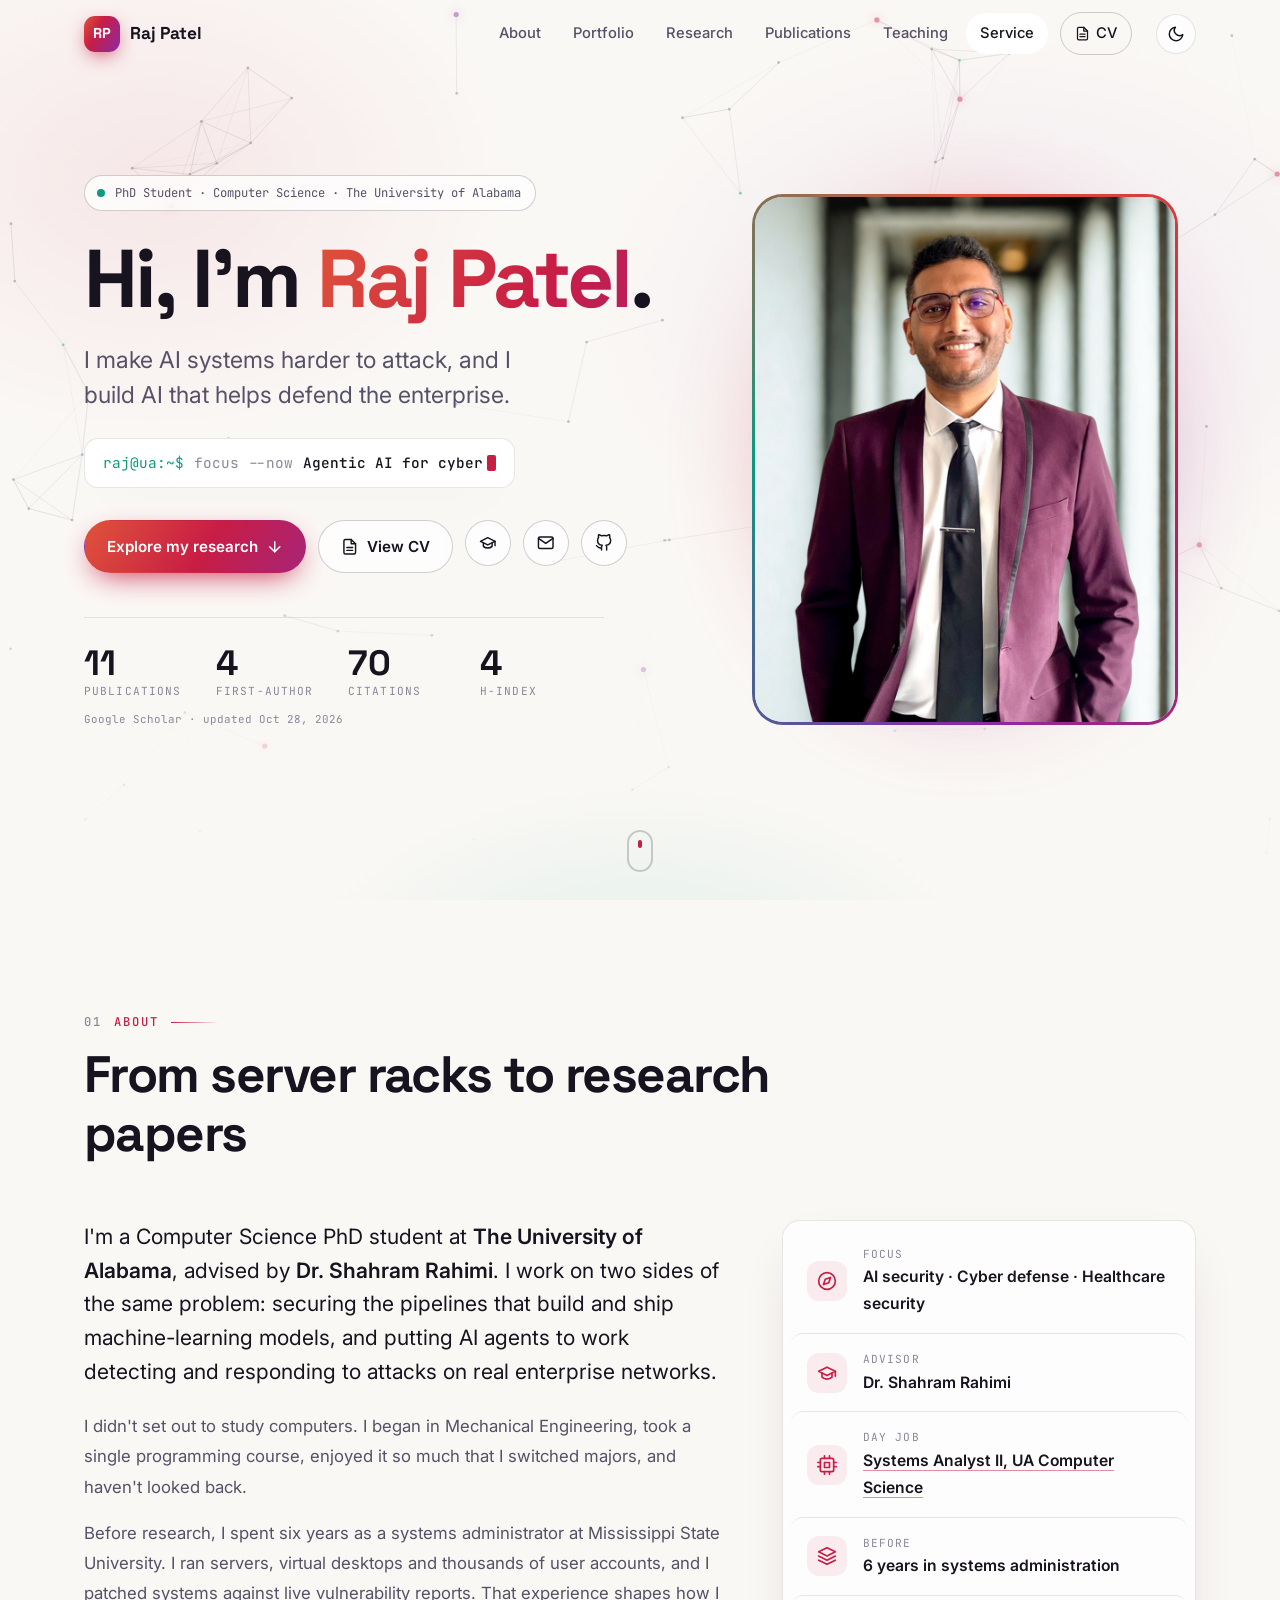
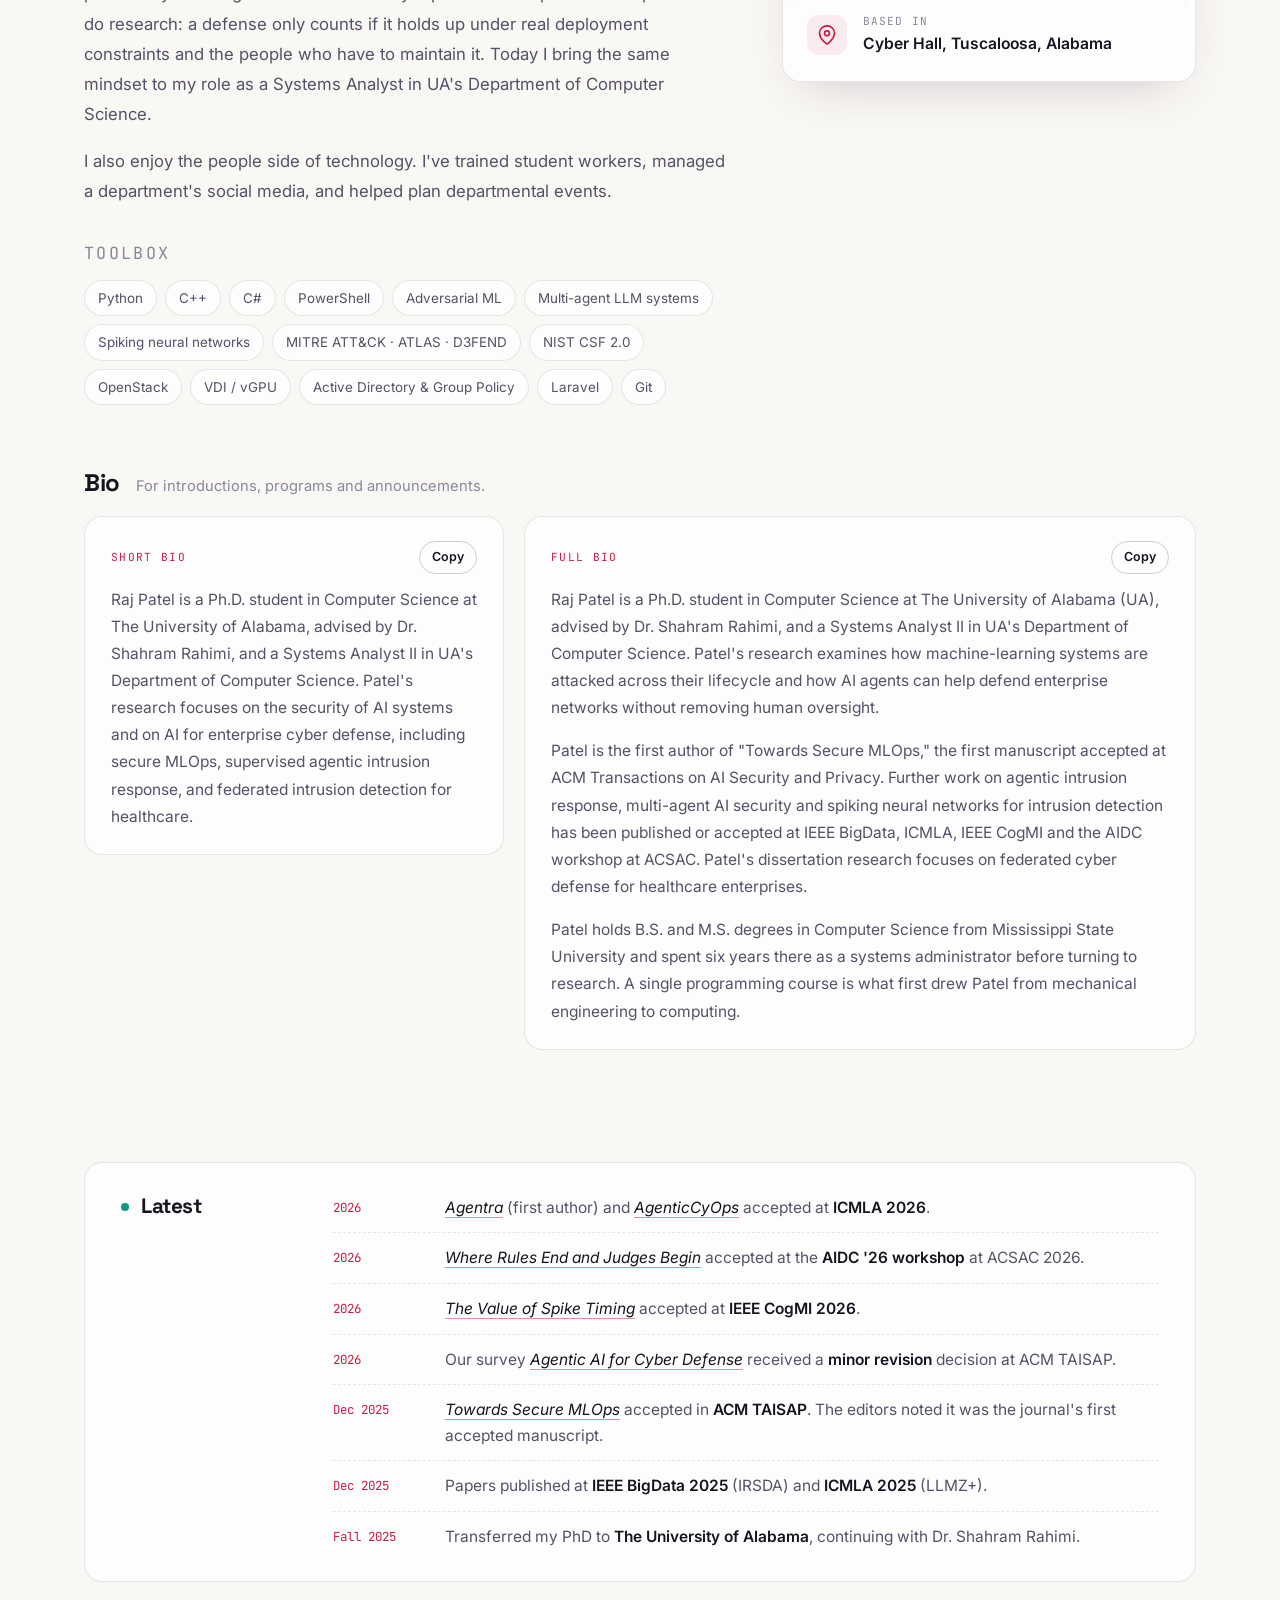
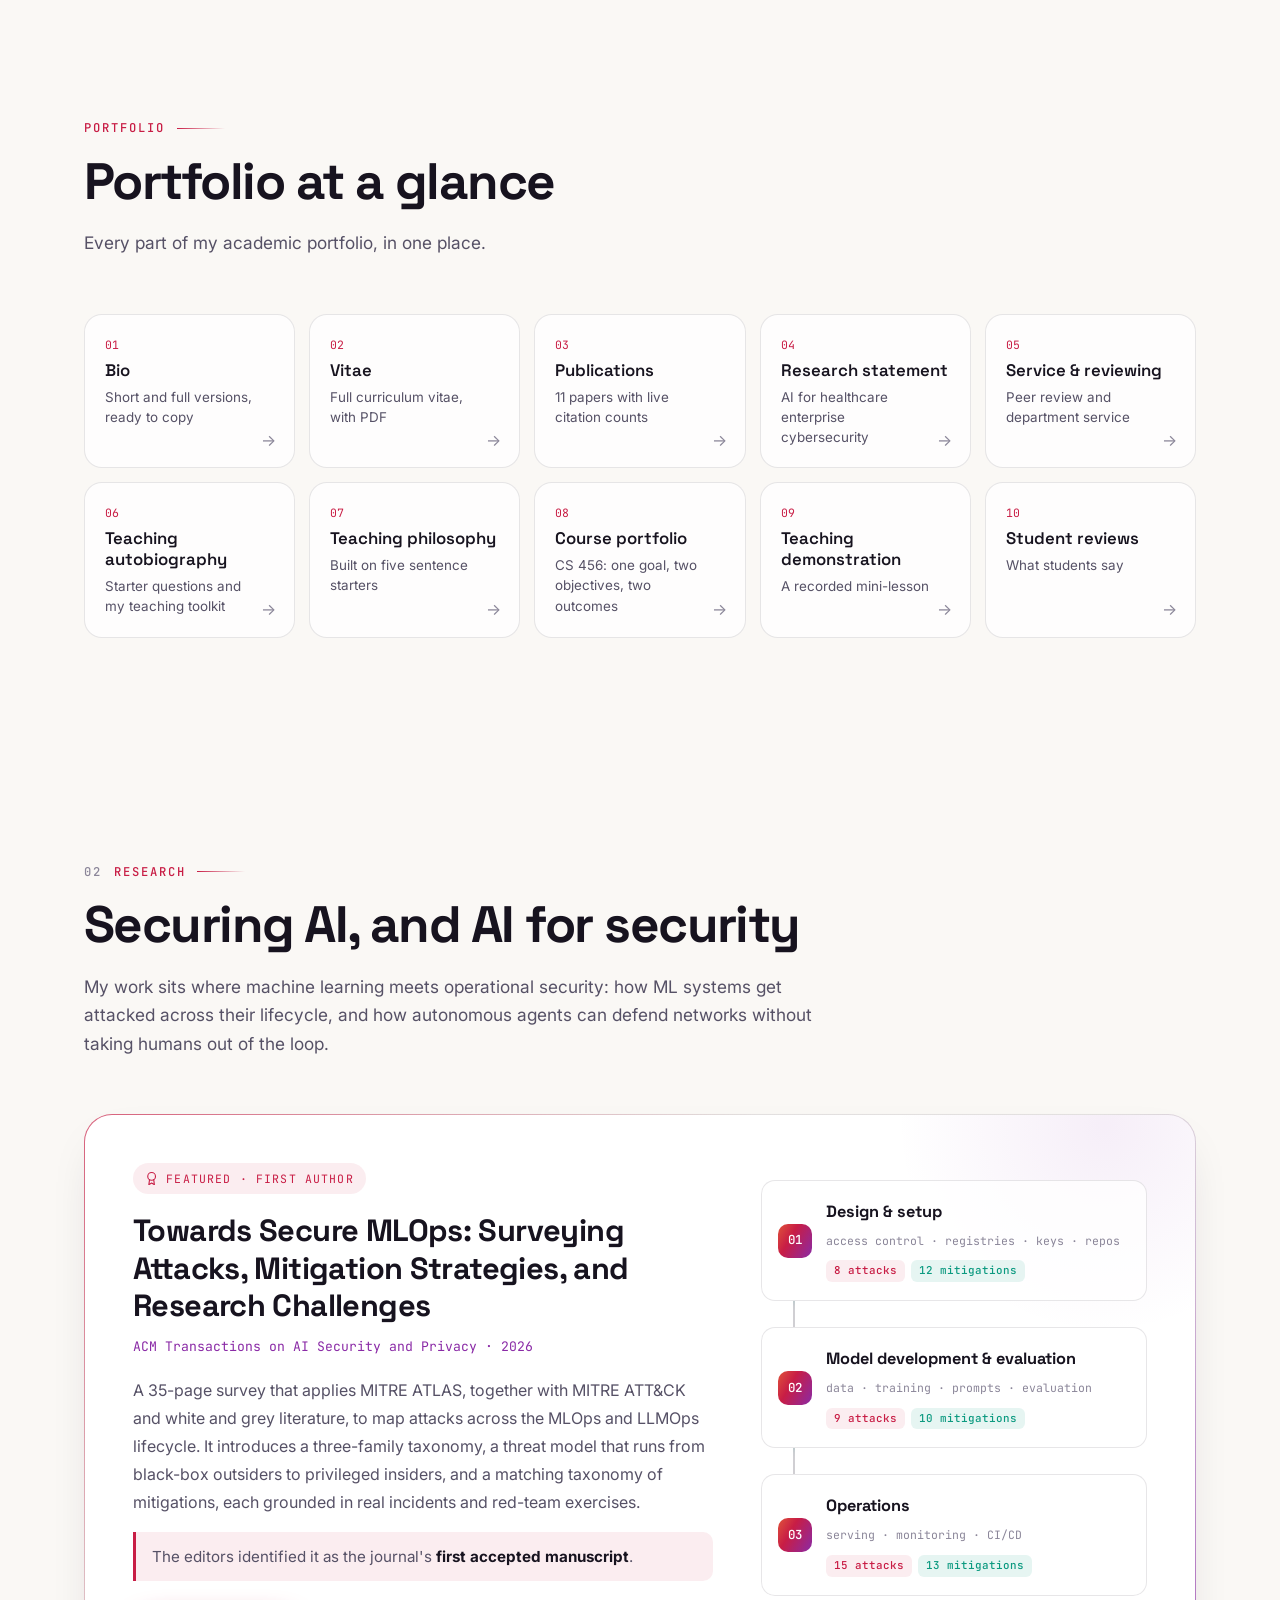
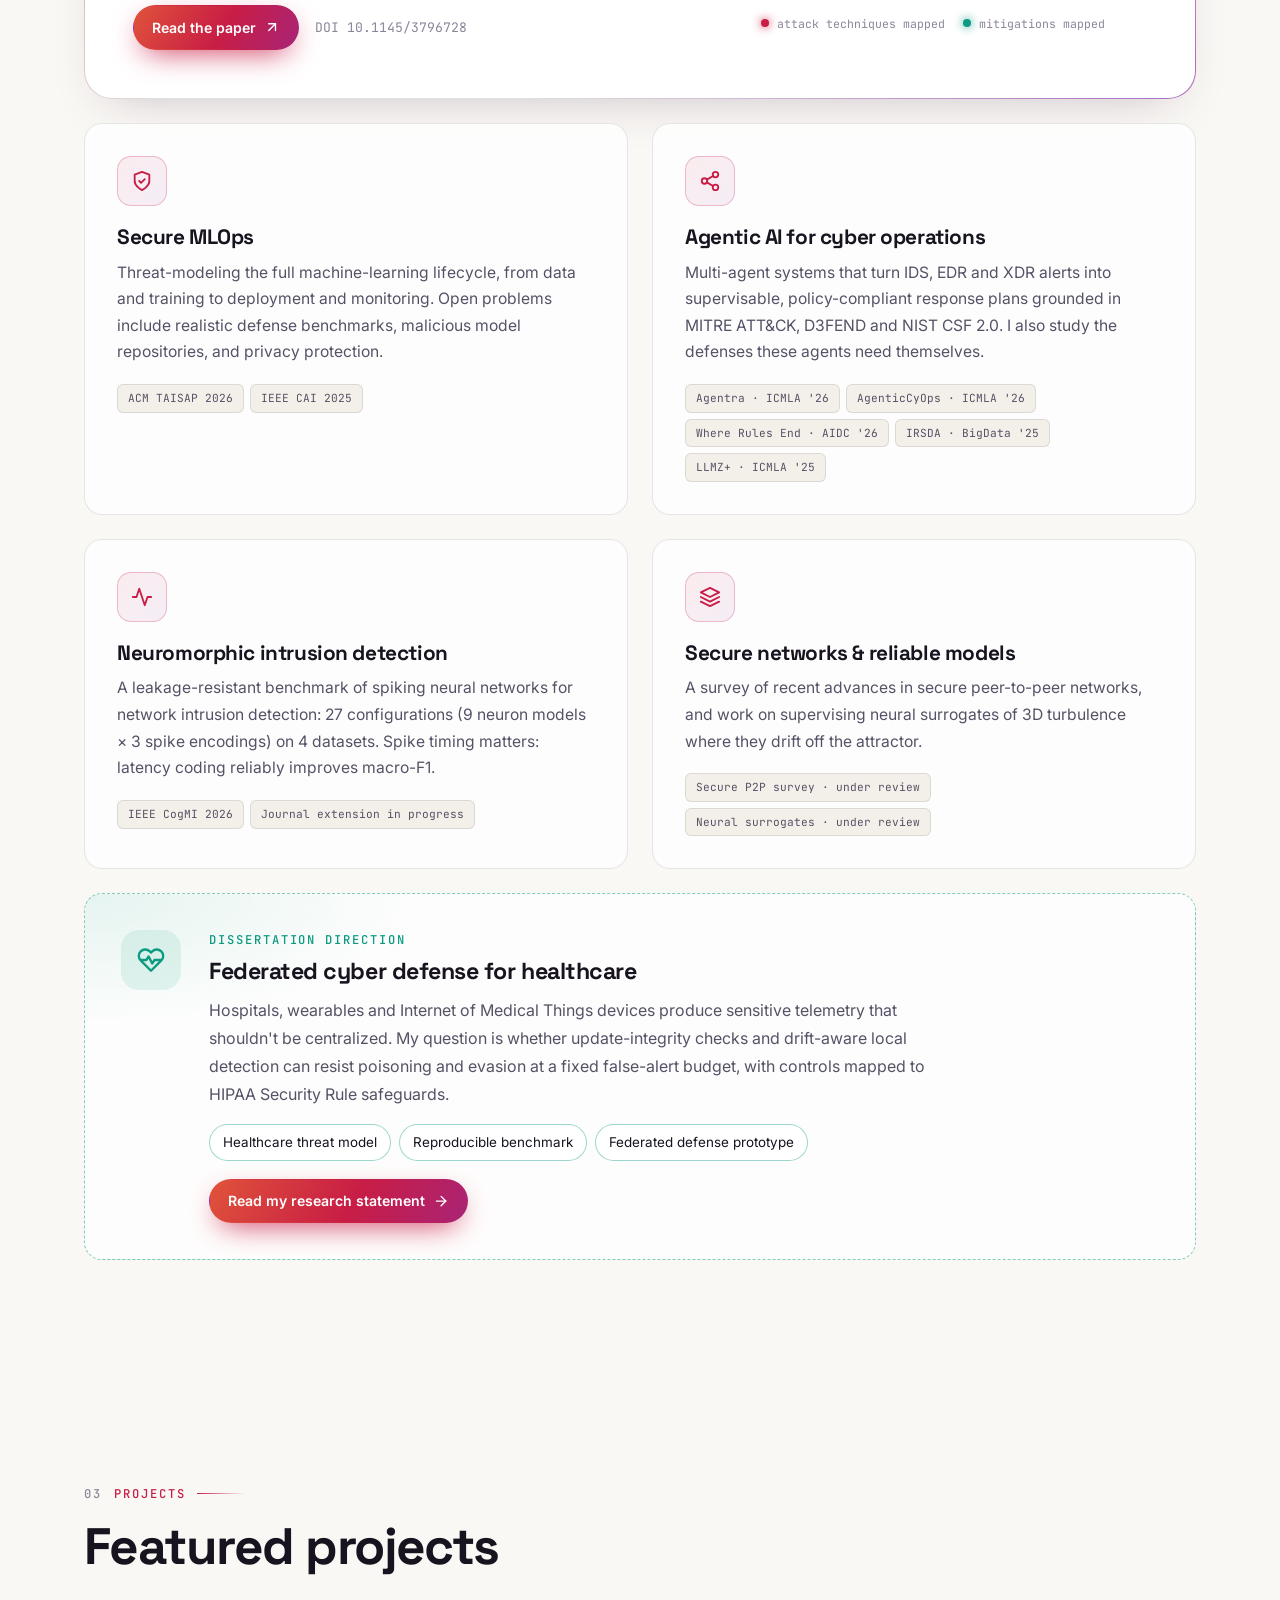
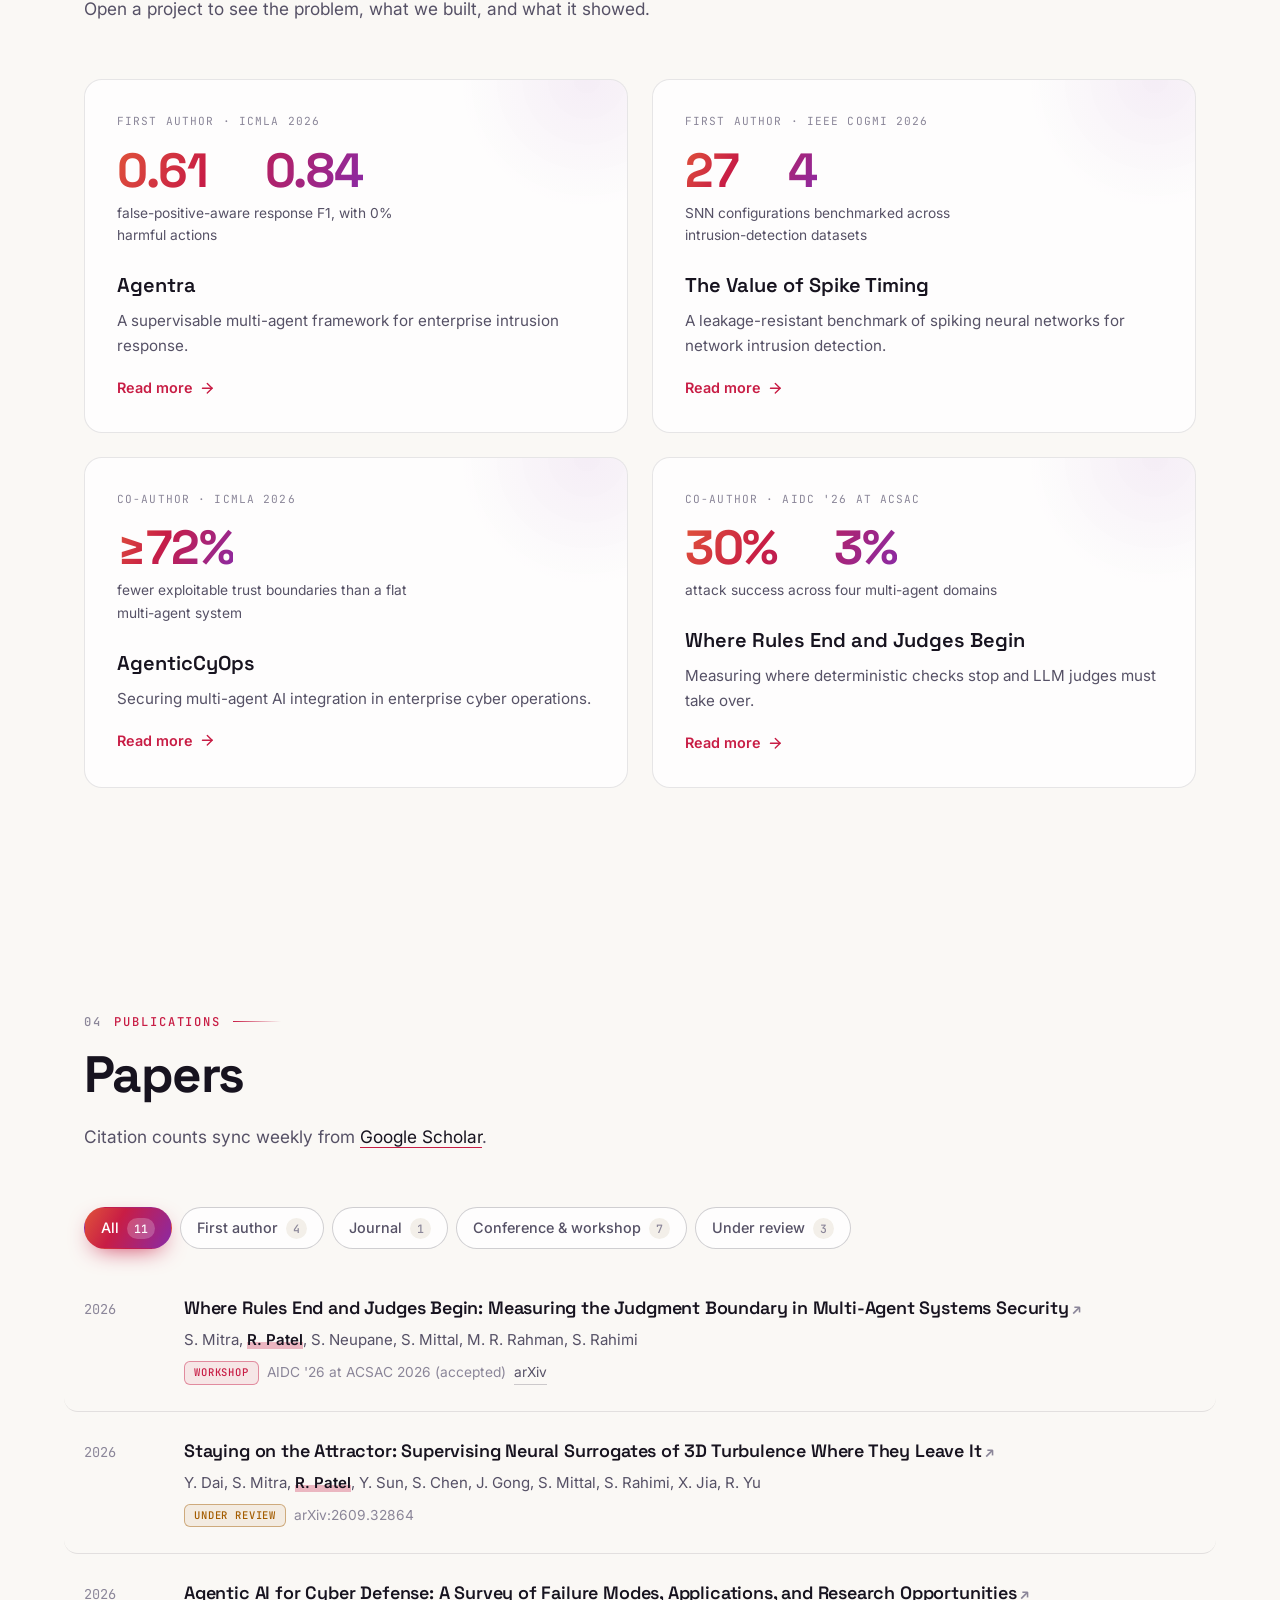
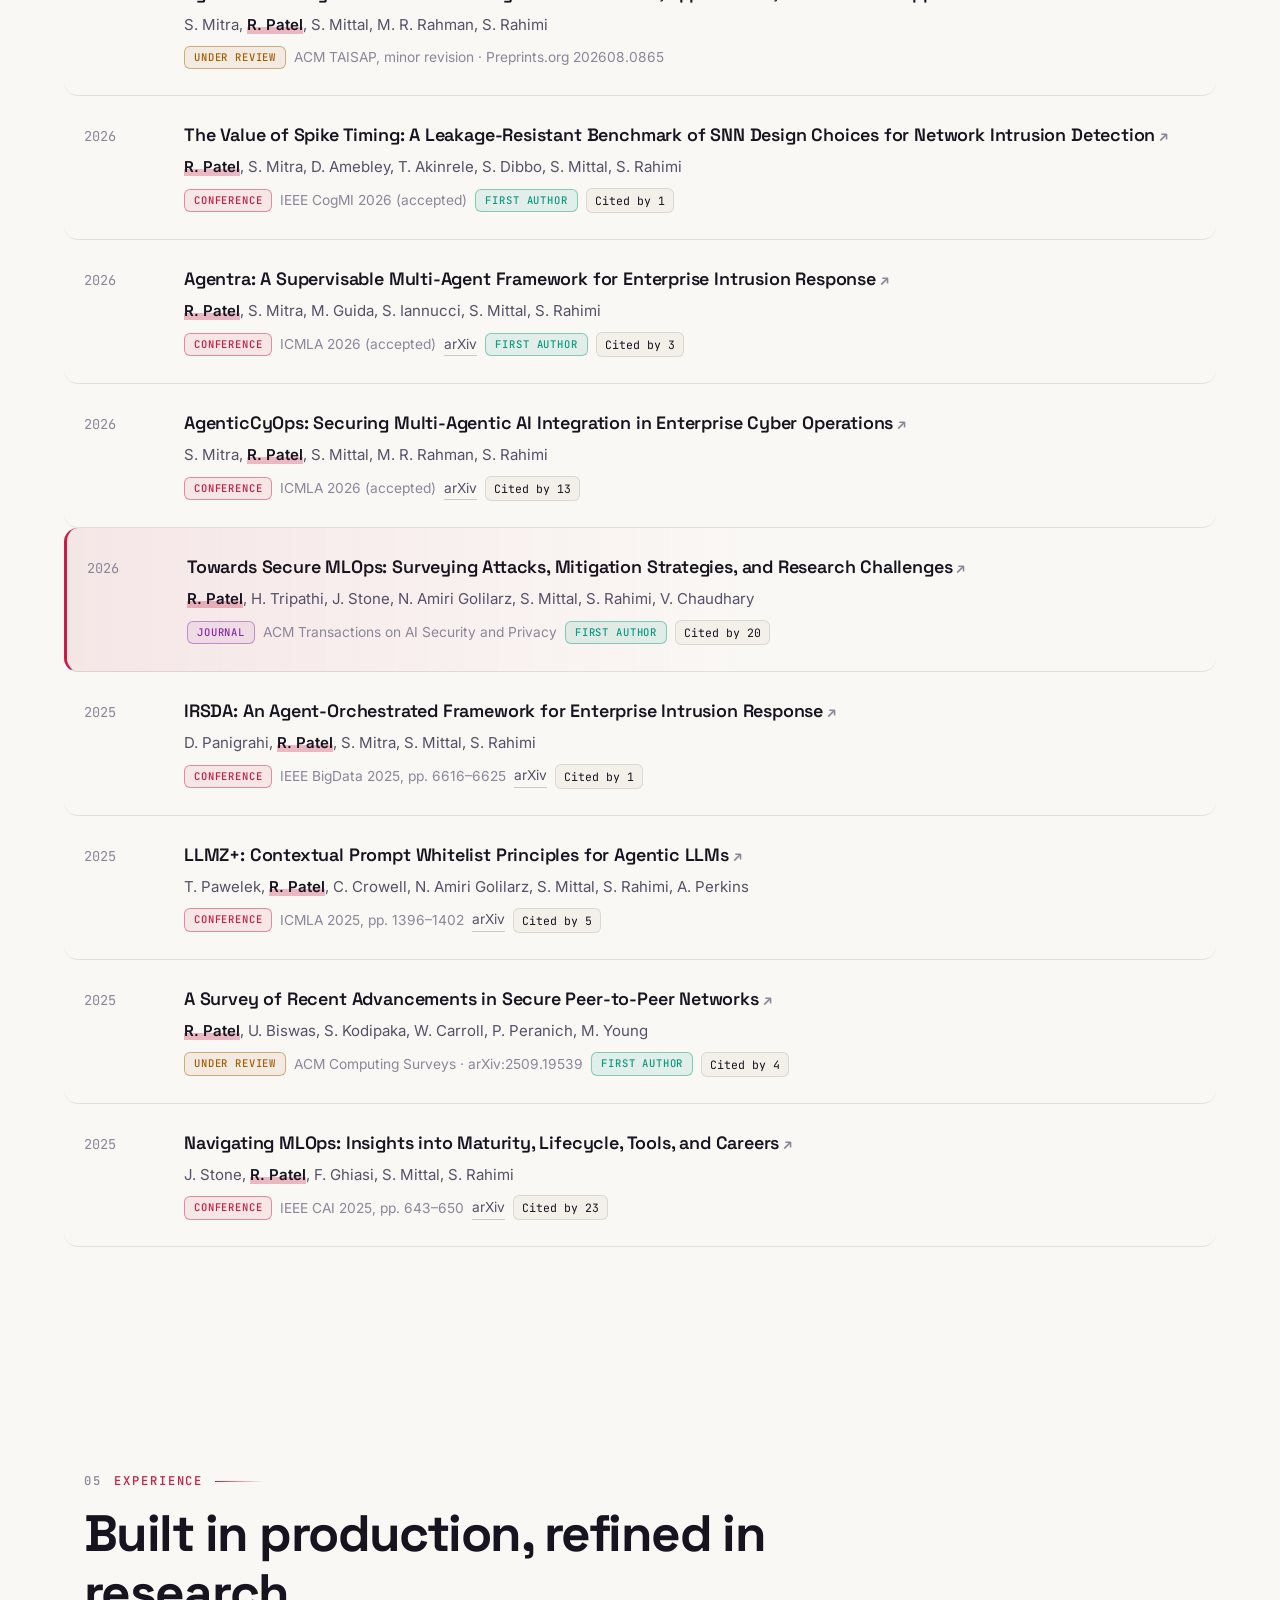
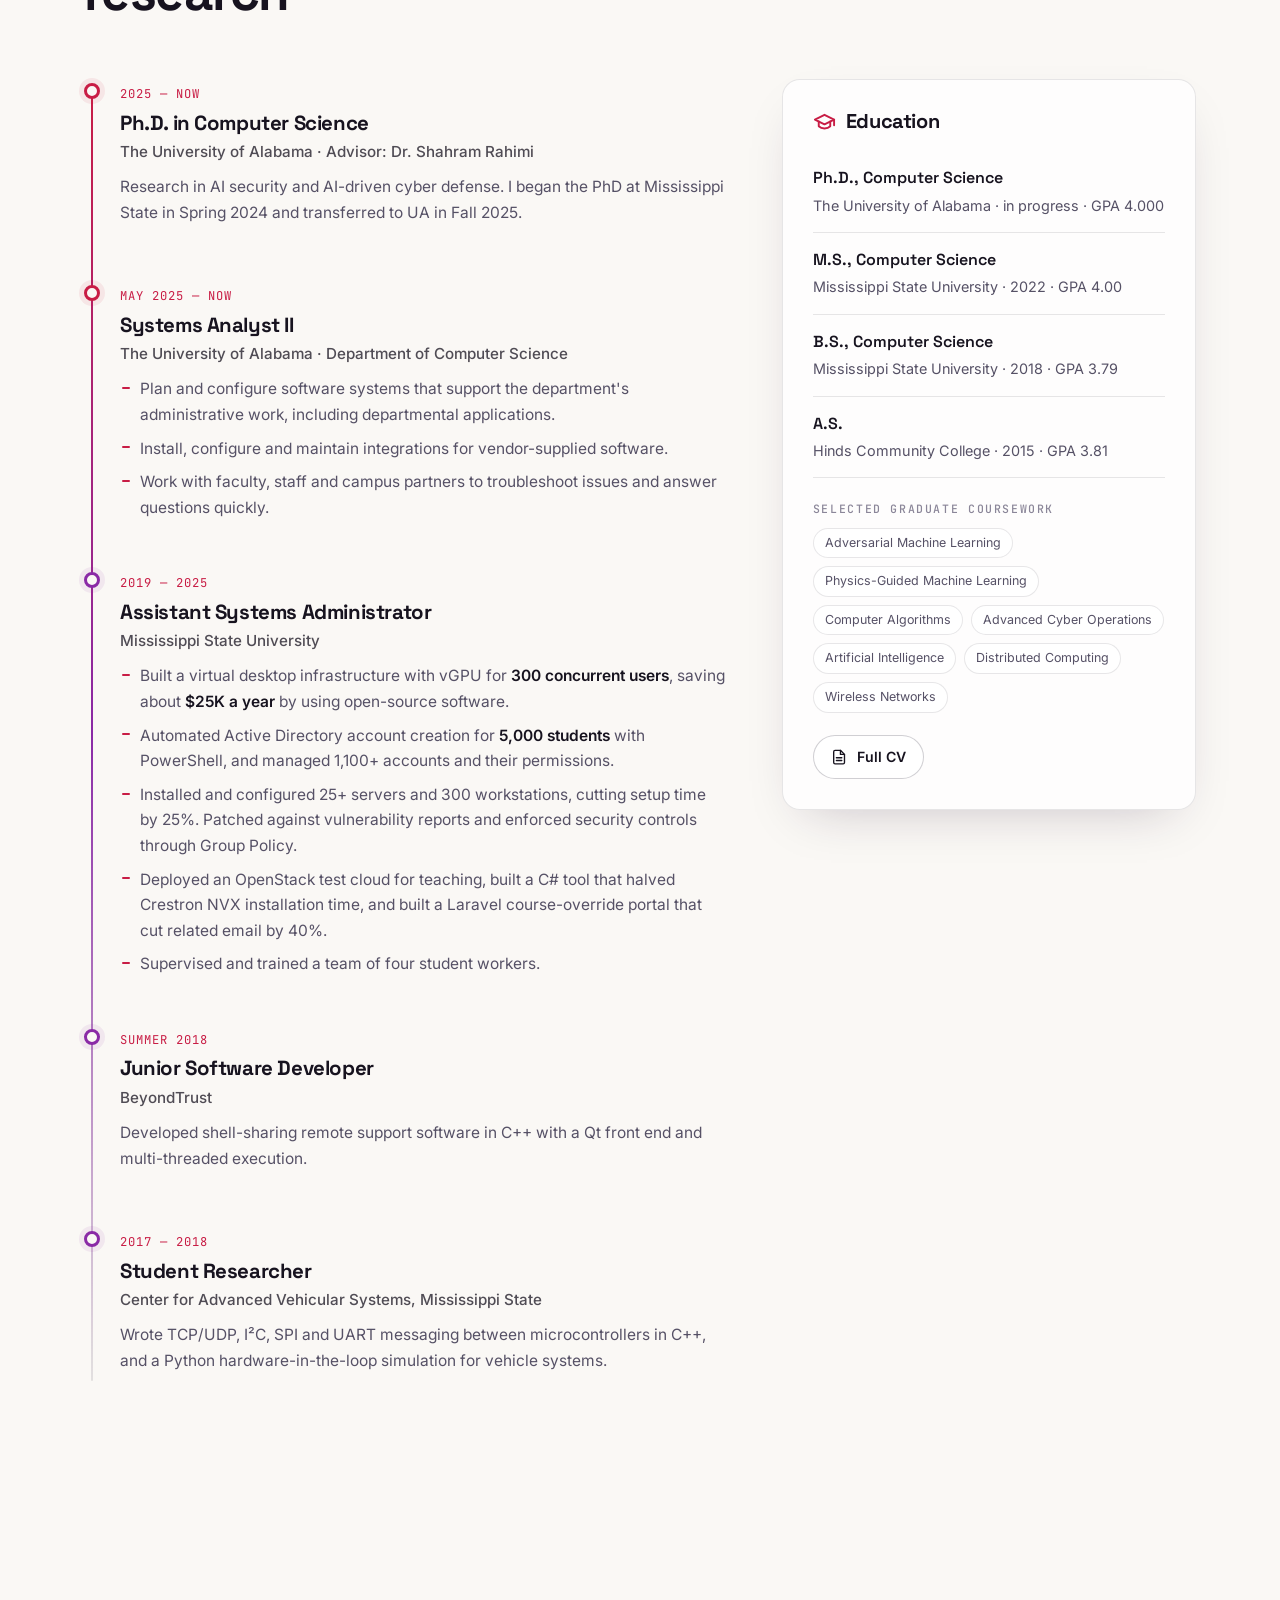
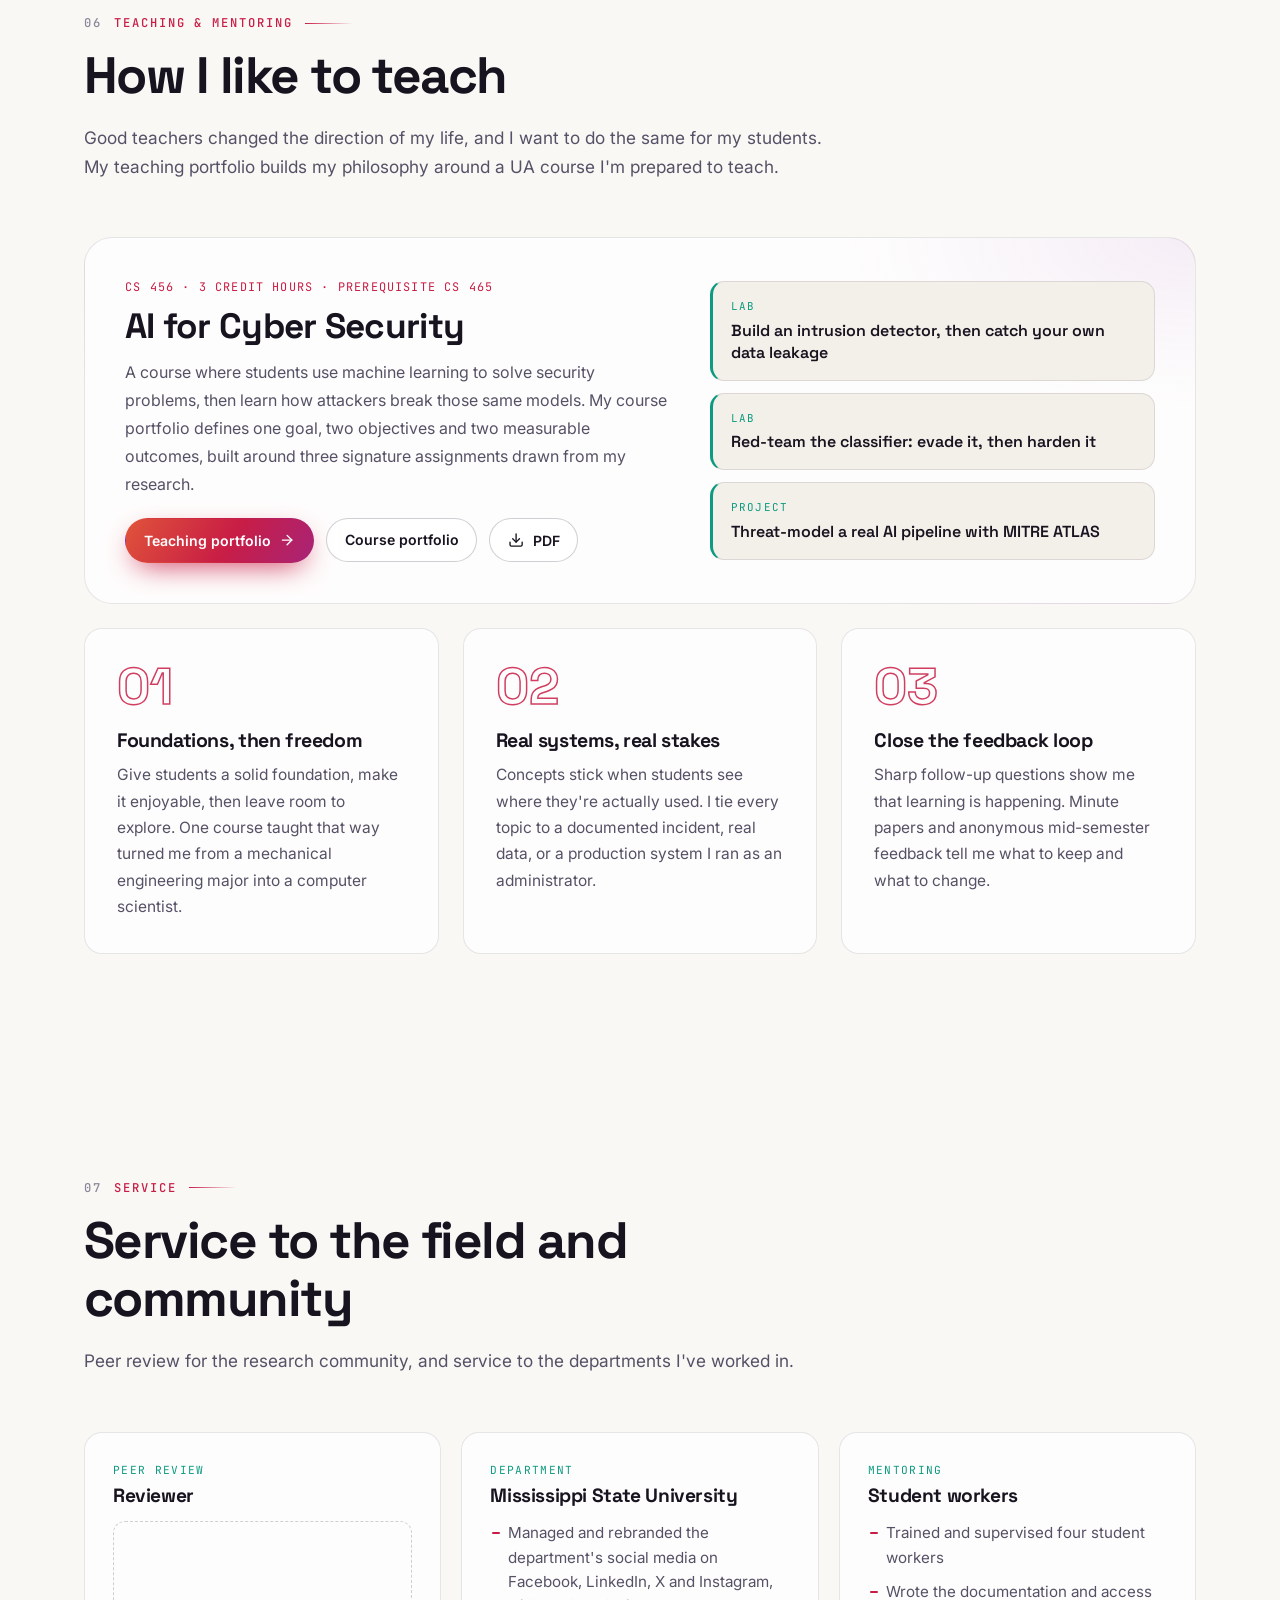
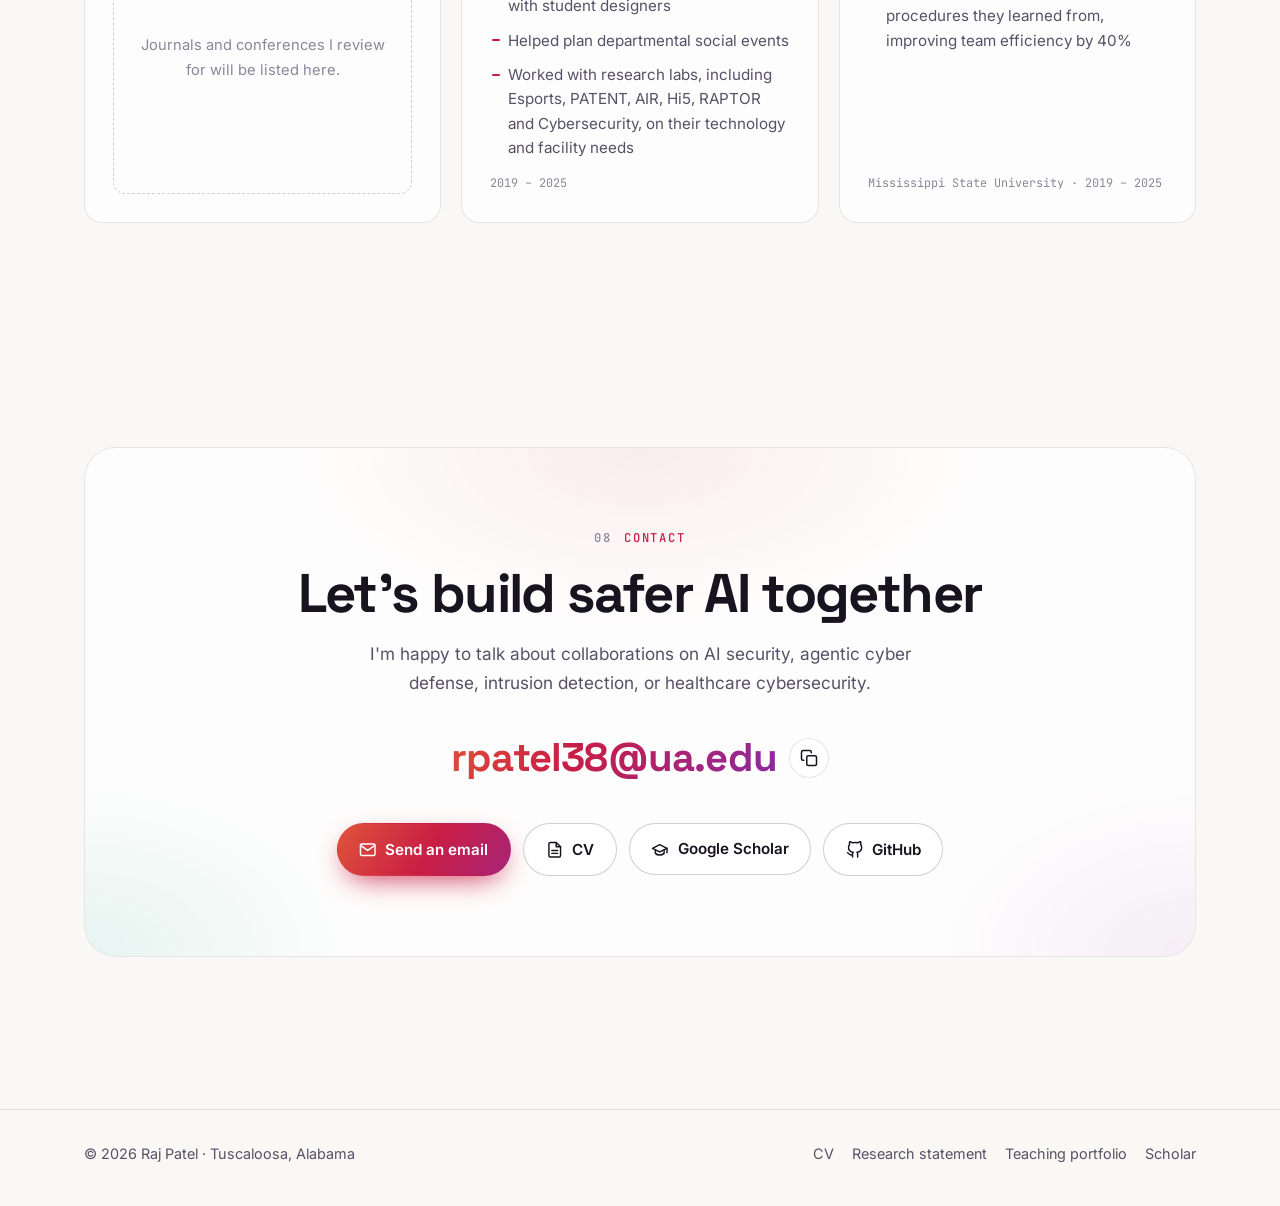
==== commit 300a2555: "Made minor changes to the headshot" ====
--- a/index.html
+++ b/index.html
@@ -181,14 +181,6 @@
             <div class="portrait__frame">
               <img src="assets/img/raj-patel.jpg" alt="Portrait of Raj Patel in a burgundy suit, smiling" width="956" height="1400" fetchpriority="high">
             </div>
-            <div class="chip chip--a">
-              <svg class="icon"><use href="#i-award"/></svg>
-              <div><strong>ACM TAISAP</strong><span>Journal's first accepted manuscript</span></div>
-            </div>
-            <div class="chip chip--b">
-              <svg class="icon"><use href="#i-check"/></svg>
-              <div><strong>4 papers accepted</strong><span>ICMLA ×2 · CogMI · AIDC '26</span></div>
-            </div>
           </div>
         </div>
       </div>
--- a/assets/css/style.css
+++ b/assets/css/style.css
@@ -508,39 +508,7 @@
 }
 .portrait:hover .portrait__frame img { transform: scale(1.06); }
 
-.chip {
-  position: absolute;
-  z-index: 2;
-  display: flex;
-  align-items: center;
-  gap: 12px;
-  padding: 12px 16px 12px 12px;
-  border-radius: 16px;
-  background: var(--nav-bg);
-  border: 1px solid var(--border-strong);
-  backdrop-filter: blur(16px);
-  -webkit-backdrop-filter: blur(16px);
-  box-shadow: var(--shadow);
-  animation: float 6s ease-in-out infinite;
-}
-.chip .icon {
-  width: 34px;
-  height: 34px;
-  padding: 8px;
-  border-radius: 10px;
-  color: #fff;
-  background: var(--grad);
-}
-.chip strong { display: block; font-family: var(--font-display); font-size: .92rem; line-height: 1.2; }
-.chip span { display: block; font-size: .75rem; color: var(--muted); }
-.chip--a { top: 9%; left: -18%; }
-.chip--b { bottom: 8%; right: -14%; animation-delay: -3s; }
-.chip--b .icon { background: var(--signal); color: #04221c; }
-
-@keyframes float {
-  0%, 100% { transform: translateY(0); }
-  50% { transform: translateY(-10px); }
-}
+
 
 .scroll-cue {
   position: absolute;
@@ -1309,8 +1277,6 @@
   .hero__grid { grid-template-columns: 1fr; gap: 56px; }
   .hero__visual { order: -1; }
   .portrait { width: min(320px, 80vw); }
-  .chip--a { left: -22%; }
-  .chip--b { right: -20%; }
   .hero__lead { max-width: 40ch; }
   .scroll-cue { display: none; }
 }
@@ -1359,12 +1325,6 @@
   .container { padding: 0 20px; }
   .hero { padding-top: calc(var(--nav-h) + 32px); }
   .stats { grid-template-columns: repeat(2, minmax(0, 1fr)); row-gap: 20px; }
-  .chip { padding: 8px 12px 8px 8px; gap: 8px; }
-  .chip .icon { width: 28px; height: 28px; padding: 6px; }
-  .chip strong { font-size: .8rem; }
-  .chip span { font-size: .68rem; }
-  .chip--a { left: -12%; top: 5%; }
-  .chip--b { right: -10%; bottom: 5%; }
   .terminal { font-size: .8rem; }
   .pub { grid-template-columns: 1fr; gap: 6px; padding: 22px 16px; margin: 0 -16px; }
   .news__list li { grid-template-columns: 1fr; gap: 2px; }
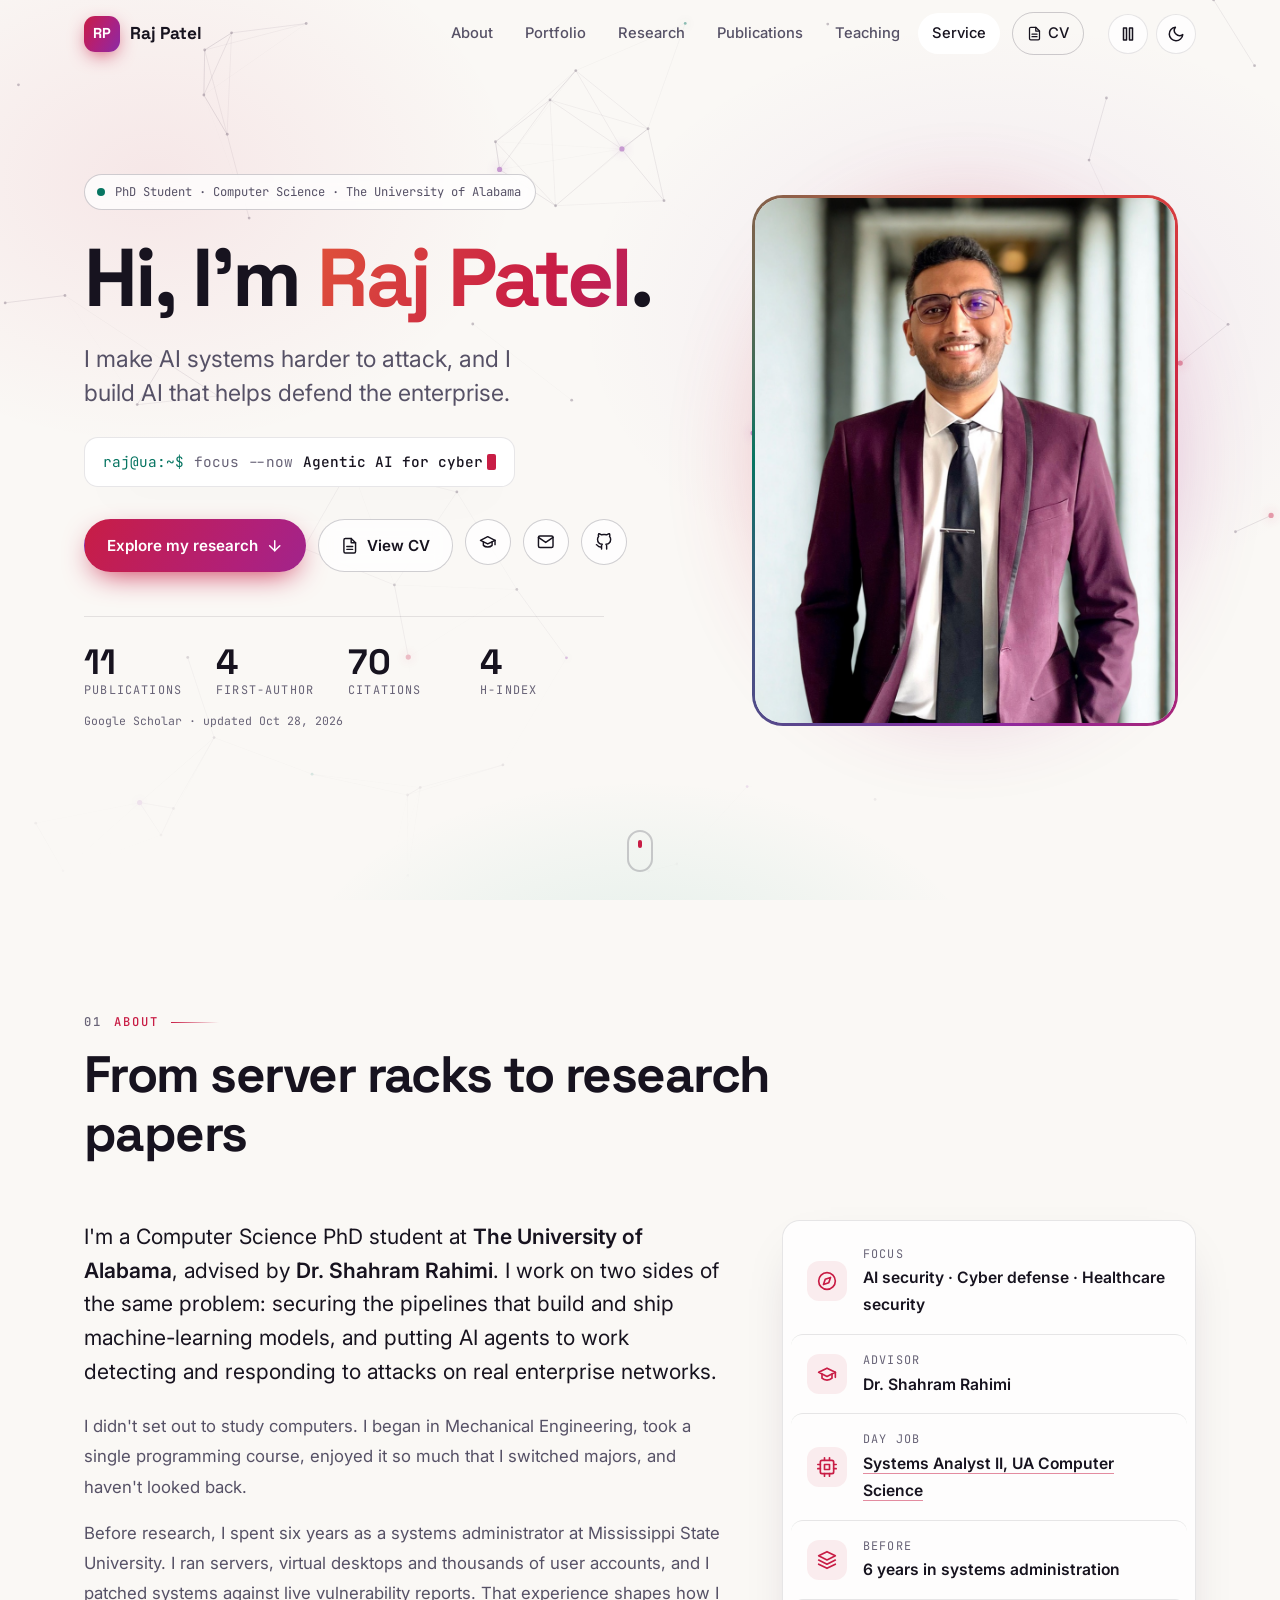
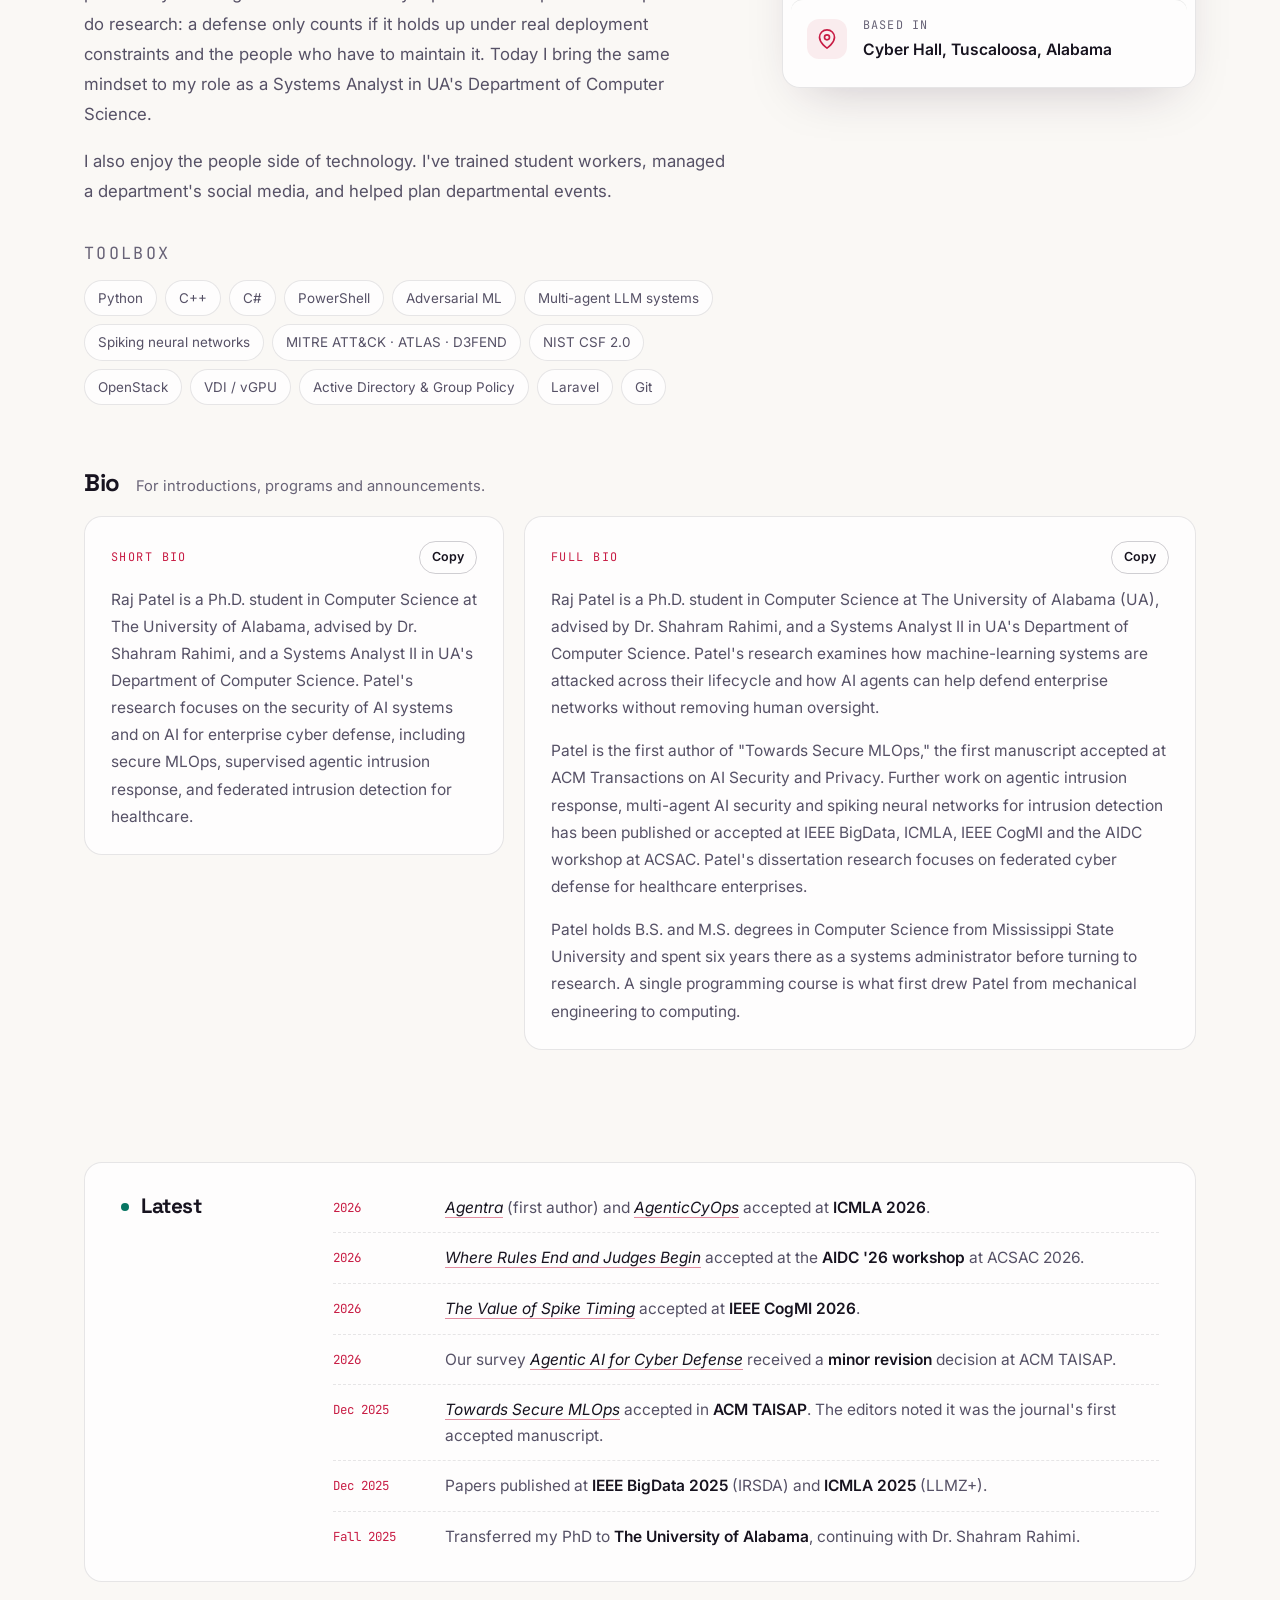
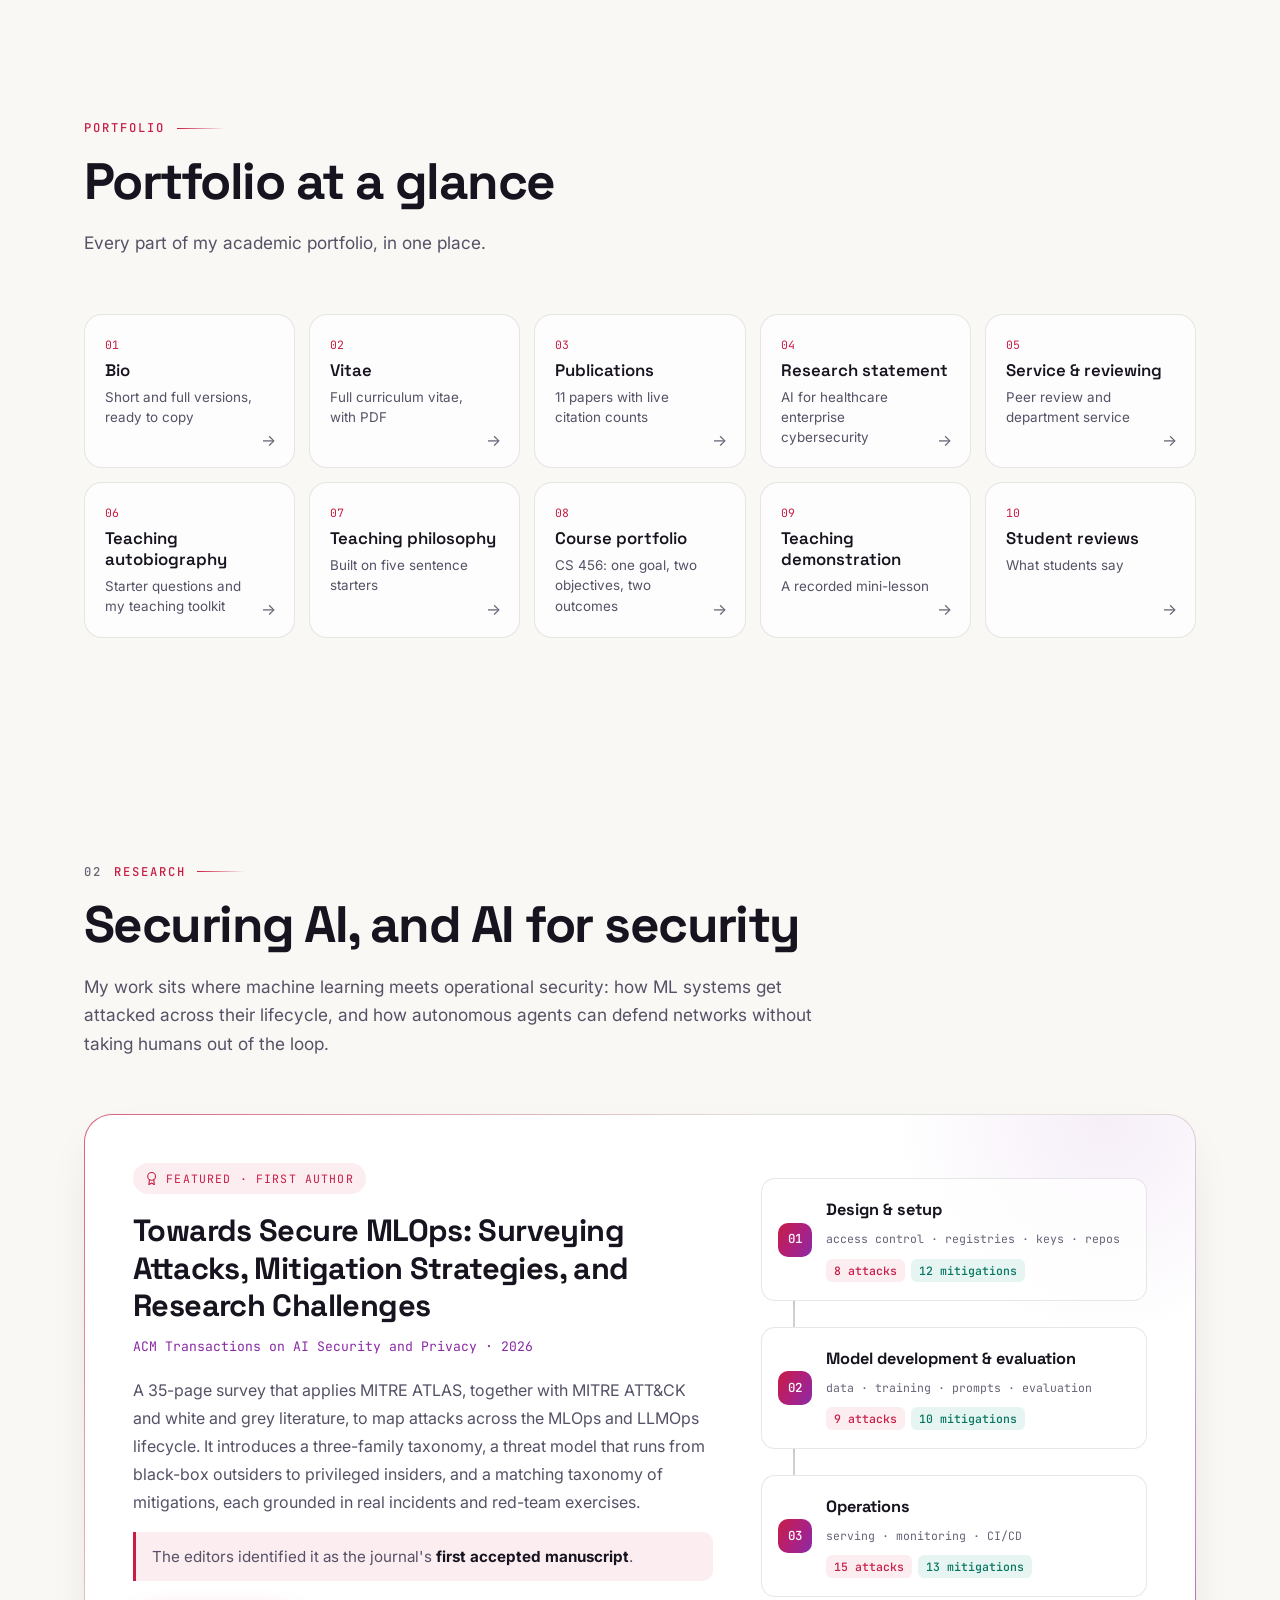
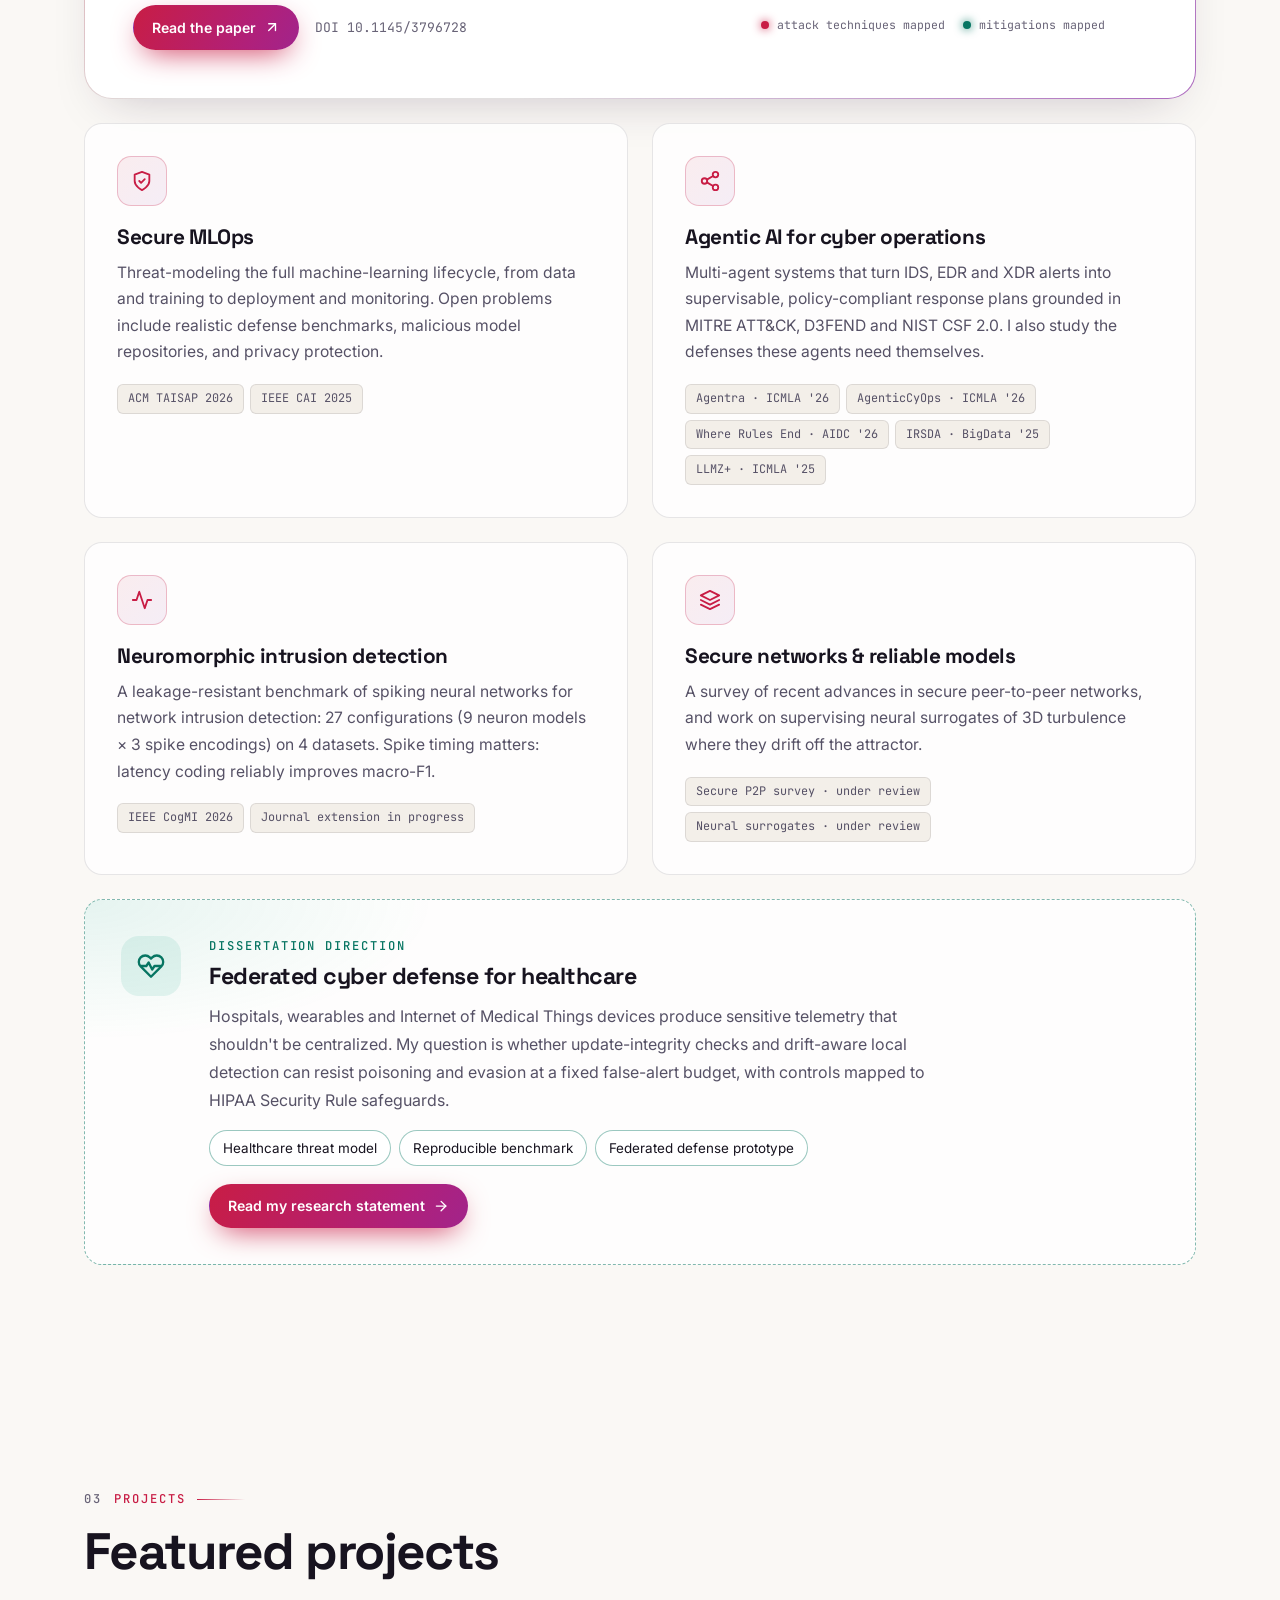
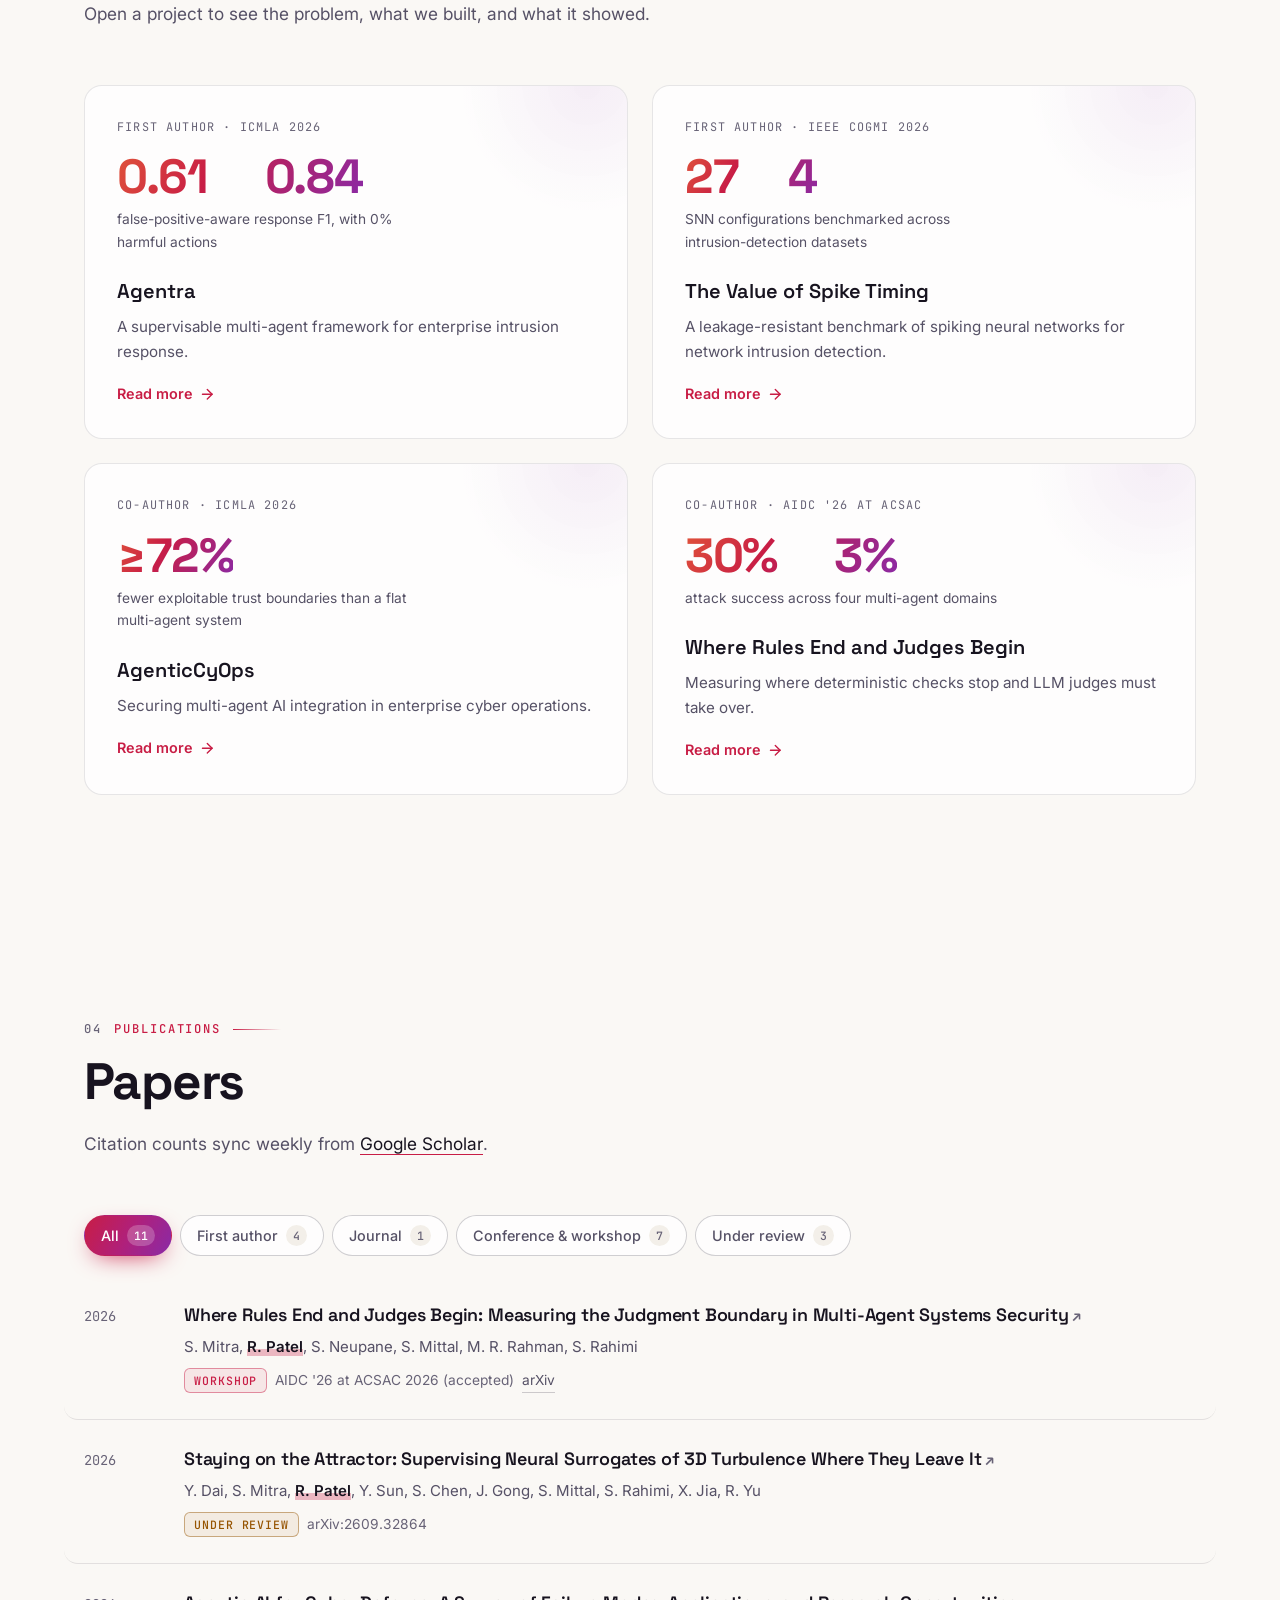
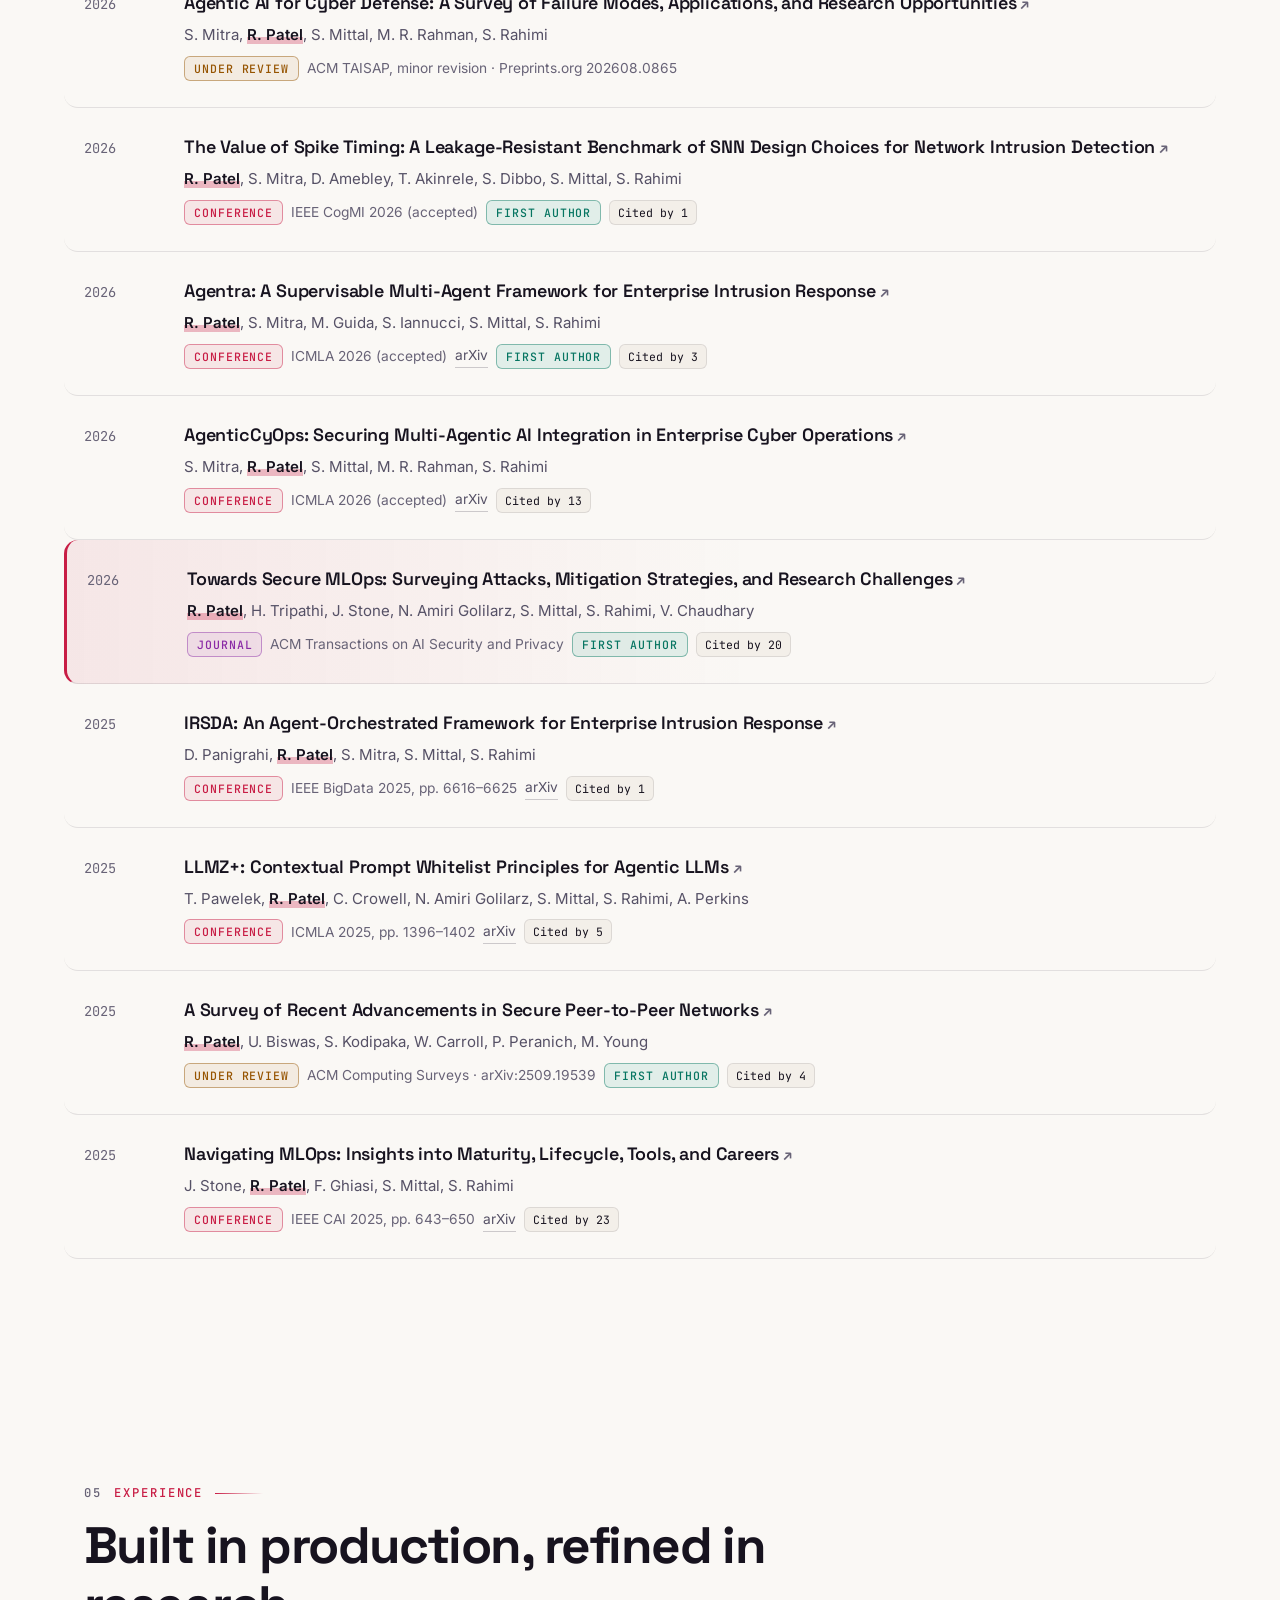
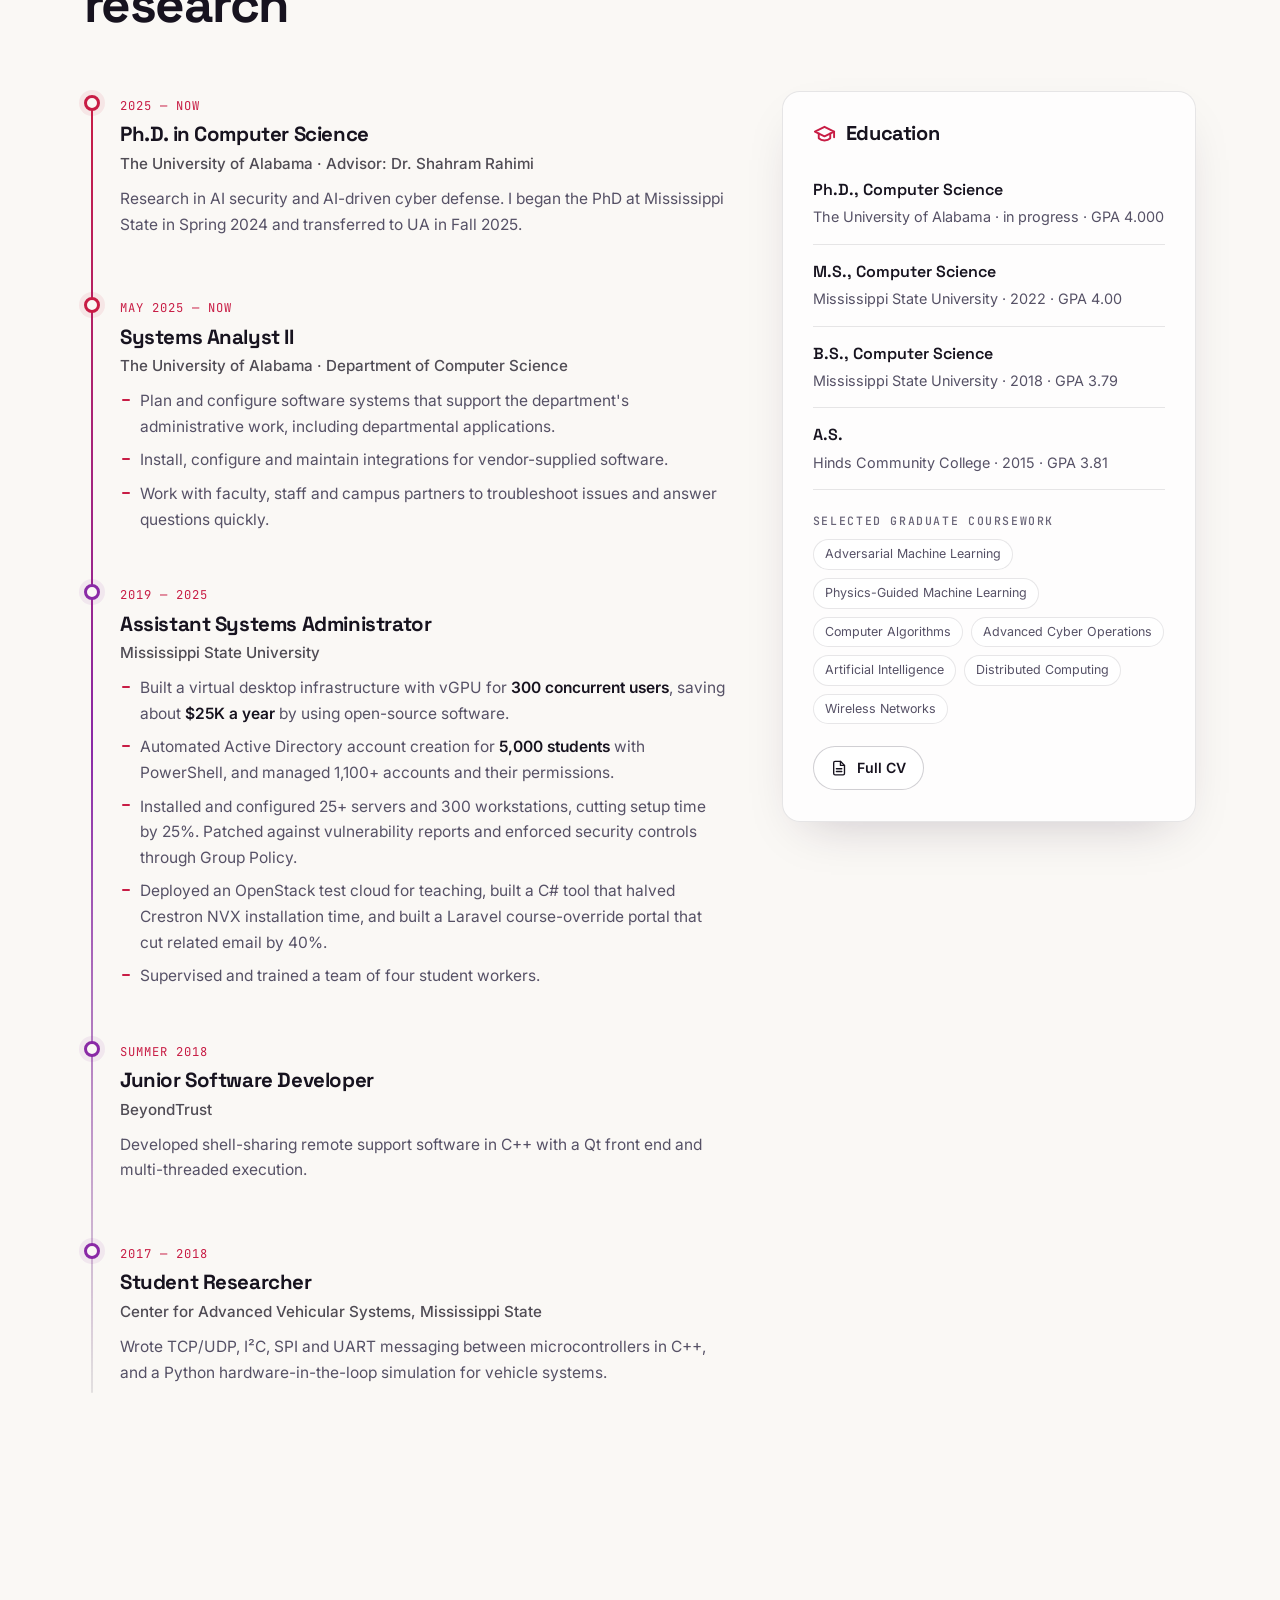
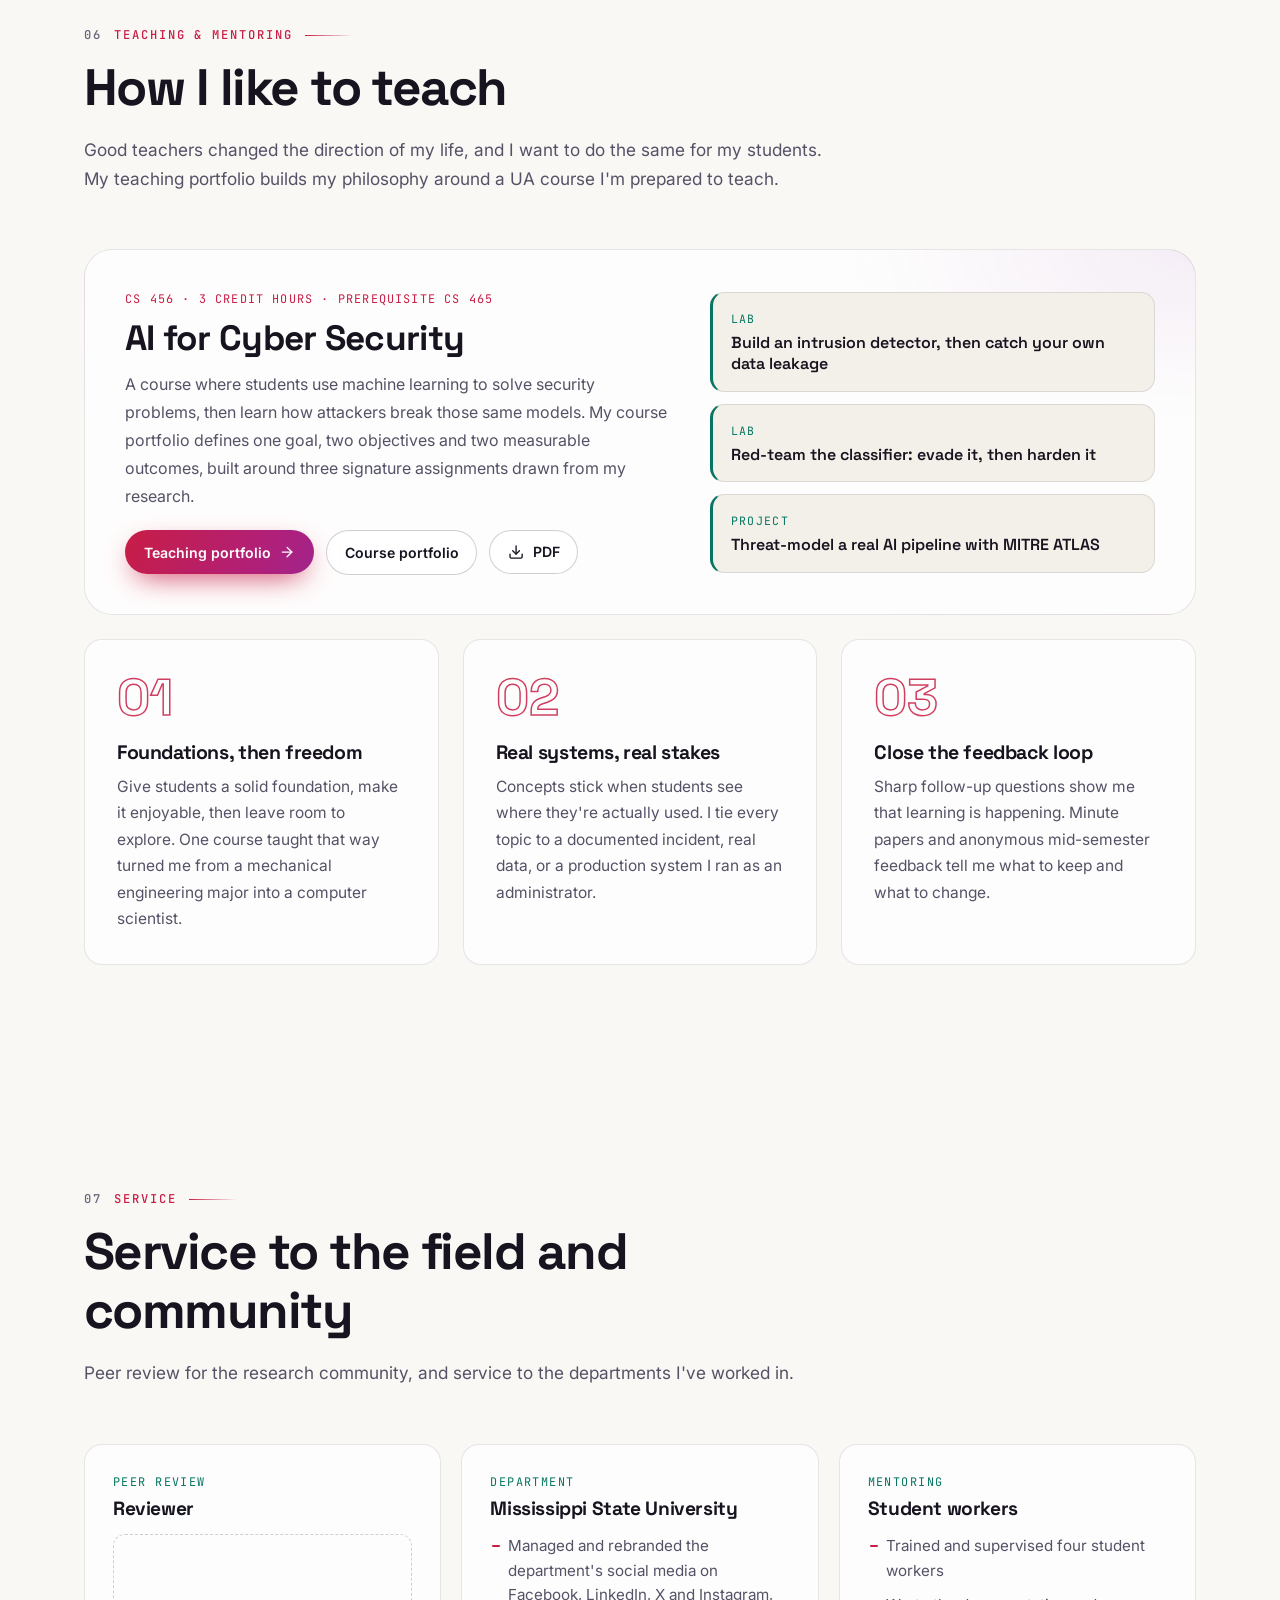
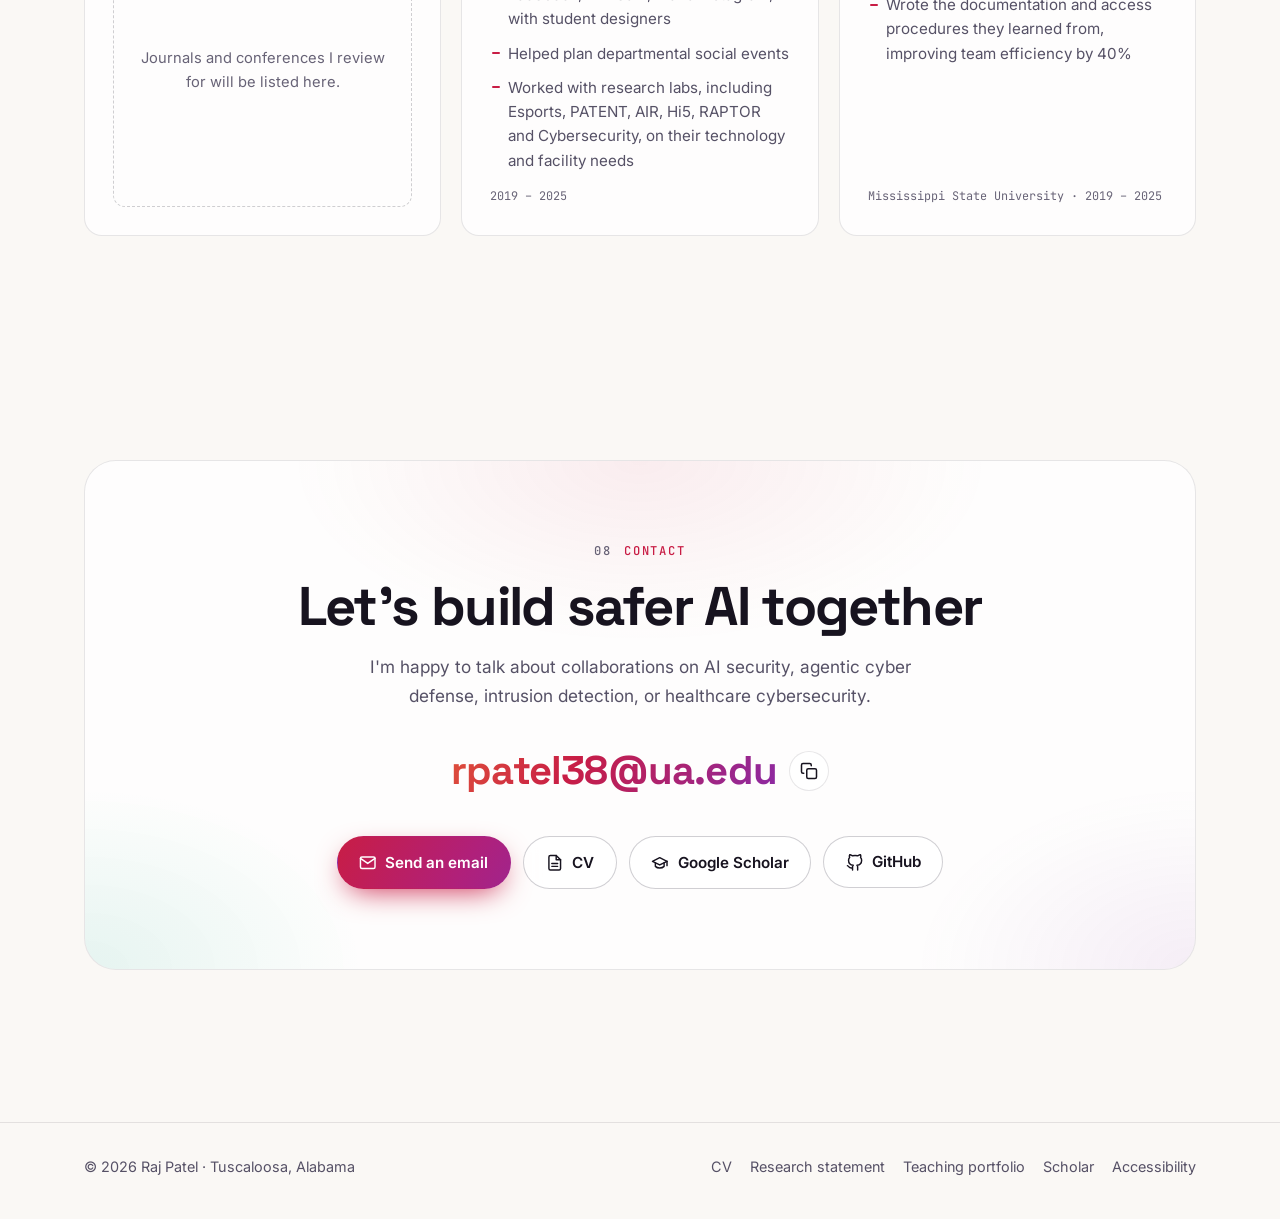
==== commit 174782ba: "Added Accessibility Requirement" ====
--- a/index.html
+++ b/index.html
@@ -30,6 +30,7 @@
       if (!t) t = window.matchMedia('(prefers-color-scheme: light)').matches ? 'light' : 'dark';
       document.documentElement.setAttribute('data-theme', t);
       document.documentElement.classList.add('js');
+      if (localStorage.getItem('motion') === 'paused') document.documentElement.classList.add('motion-paused');
     })();
   </script>
 
@@ -83,6 +84,8 @@
       <symbol id="i-cpu" viewBox="0 0 24 24"><rect x="4" y="4" width="16" height="16" rx="2"/><rect x="9" y="9" width="6" height="6"/><line x1="9" y1="1" x2="9" y2="4"/><line x1="15" y1="1" x2="15" y2="4"/><line x1="9" y1="20" x2="9" y2="23"/><line x1="15" y1="20" x2="15" y2="23"/><line x1="20" y1="9" x2="23" y2="9"/><line x1="20" y1="14" x2="23" y2="14"/><line x1="1" y1="9" x2="4" y2="9"/><line x1="1" y1="14" x2="4" y2="14"/></symbol>
       <symbol id="i-file" viewBox="0 0 24 24"><path d="M14 2H6a2 2 0 0 0-2 2v16a2 2 0 0 0 2 2h12a2 2 0 0 0 2-2V8z"/><polyline points="14 2 14 8 20 8"/><line x1="16" y1="13" x2="8" y2="13"/><line x1="16" y1="17" x2="8" y2="17"/></symbol>
       <symbol id="i-download" viewBox="0 0 24 24"><path d="M21 15v4a2 2 0 0 1-2 2H5a2 2 0 0 1-2-2v-4"/><polyline points="7 10 12 15 17 10"/><line x1="12" y1="15" x2="12" y2="3"/></symbol>
+      <symbol id="i-play" viewBox="0 0 24 24"><polygon points="6 4 20 12 6 20 6 4"/></symbol>
+      <symbol id="i-pause" viewBox="0 0 24 24"><rect x="6" y="4" width="4" height="16"/><rect x="14" y="4" width="4" height="16"/></symbol>
     </defs>
   </svg>
 
@@ -103,17 +106,21 @@
         <a href="#publications">Publications</a>
         <a href="teaching.html">Teaching</a>
         <a href="#service">Service</a>
-        <a href="cv.html" class="nav__cta"><svg class="icon"><use href="#i-file"/></svg> CV</a>
+        <a href="cv.html" class="nav__cta"><svg aria-hidden="true" focusable="false" class="icon"><use href="#i-file"/></svg> CV</a>
       </nav>
 
       <div class="nav__actions">
-        <button class="icon-btn" id="theme-toggle" aria-label="Toggle color theme">
-          <svg class="icon icon--sun"><use href="#i-sun"/></svg>
-          <svg class="icon icon--moon"><use href="#i-moon"/></svg>
+        <button class="icon-btn" id="motion-toggle" aria-pressed="false" aria-label="Pause animations" title="Pause animations">
+          <svg aria-hidden="true" focusable="false" class="icon icon--pause"><use href="#i-pause"/></svg>
+          <svg aria-hidden="true" focusable="false" class="icon icon--play"><use href="#i-play"/></svg>
+        </button>
+        <button class="icon-btn" id="theme-toggle" aria-label="Switch color theme" title="Switch color theme">
+          <svg aria-hidden="true" focusable="false" class="icon icon--sun"><use href="#i-sun"/></svg>
+          <svg aria-hidden="true" focusable="false" class="icon icon--moon"><use href="#i-moon"/></svg>
         </button>
         <button class="icon-btn nav__burger" id="nav-burger" aria-label="Open menu" aria-expanded="false" aria-controls="nav-links">
-          <svg class="icon icon--open"><use href="#i-menu"/></svg>
-          <svg class="icon icon--close"><use href="#i-close"/></svg>
+          <svg aria-hidden="true" focusable="false" class="icon icon--open"><use href="#i-menu"/></svg>
+          <svg aria-hidden="true" focusable="false" class="icon icon--close"><use href="#i-close"/></svg>
         </button>
       </div>
     </div>
@@ -140,7 +147,8 @@
             I make AI systems harder to attack, and I build AI that helps defend the enterprise.
           </p>
 
-          <div class="terminal reveal" aria-label="Current research focus">
+          <p class="sr-only">Research focus areas: secure MLOps, agentic AI for cyber defense, enterprise intrusion response, spiking neural networks for intrusion detection, and federated defense for healthcare.</p>
+          <div class="terminal reveal" aria-hidden="true">
             <span class="terminal__prompt">raj@ua:~$</span>
             <span class="terminal__cmd">focus --now</span>
             <span class="terminal__out" id="typewriter">Secure MLOps</span><span class="terminal__caret" aria-hidden="true"></span>
@@ -149,20 +157,20 @@
           <div class="hero__ctas reveal">
             <a href="#research" class="btn btn--primary">
               Explore my research
-              <svg class="icon"><use href="#i-down"/></svg>
+              <svg aria-hidden="true" focusable="false" class="icon"><use href="#i-down"/></svg>
             </a>
             <a href="cv.html" class="btn btn--ghost">
-              <svg class="icon"><use href="#i-file"/></svg>
+              <svg aria-hidden="true" focusable="false" class="icon"><use href="#i-file"/></svg>
               View CV
             </a>
             <a href="https://scholar.google.com/citations?user=2qoIGecAAAAJ&hl=en" class="btn btn--icon" target="_blank" rel="noopener" aria-label="Google Scholar profile">
-              <svg class="icon"><use href="#i-scholar"/></svg>
+              <svg aria-hidden="true" focusable="false" class="icon"><use href="#i-scholar"/></svg>
             </a>
             <a href="mailto:rpatel38@ua.edu" class="btn btn--icon" aria-label="Email Raj">
-              <svg class="icon"><use href="#i-mail"/></svg>
+              <svg aria-hidden="true" focusable="false" class="icon"><use href="#i-mail"/></svg>
             </a>
             <a href="https://github.com/rajpatel-UA" class="btn btn--icon" target="_blank" rel="noopener" aria-label="GitHub profile">
-              <svg class="icon"><use href="#i-github"/></svg>
+              <svg aria-hidden="true" focusable="false" class="icon"><use href="#i-github"/></svg>
             </a>
           </div>
 
@@ -237,23 +245,23 @@
 
           <aside class="facts reveal" aria-label="Quick facts">
             <div class="facts__row">
-              <svg class="icon"><use href="#i-compass"/></svg>
+              <svg aria-hidden="true" focusable="false" class="icon"><use href="#i-compass"/></svg>
               <div><span>Focus</span><strong>AI security · Cyber defense · Healthcare security</strong></div>
             </div>
             <div class="facts__row">
-              <svg class="icon"><use href="#i-scholar"/></svg>
+              <svg aria-hidden="true" focusable="false" class="icon"><use href="#i-scholar"/></svg>
               <div><span>Advisor</span><strong>Dr. Shahram Rahimi</strong></div>
             </div>
             <div class="facts__row">
-              <svg class="icon"><use href="#i-cpu"/></svg>
+              <svg aria-hidden="true" focusable="false" class="icon"><use href="#i-cpu"/></svg>
               <div><span>Day job</span><strong><a href="https://eng.ua.edu/eng-directory/raj-patel/" target="_blank" rel="noopener">Systems Analyst II, UA Computer Science</a></strong></div>
             </div>
             <div class="facts__row">
-              <svg class="icon"><use href="#i-layers"/></svg>
+              <svg aria-hidden="true" focusable="false" class="icon"><use href="#i-layers"/></svg>
               <div><span>Before</span><strong>6 years in systems administration</strong></div>
             </div>
             <div class="facts__row">
-              <svg class="icon"><use href="#i-pin"/></svg>
+              <svg aria-hidden="true" focusable="false" class="icon"><use href="#i-pin"/></svg>
               <div><span>Based in</span><strong>Cyber Hall, Tuscaloosa, Alabama</strong></div>
             </div>
           </aside>
@@ -288,7 +296,7 @@
     <section class="section section--tight" id="news" aria-labelledby="news-title">
       <div class="container">
         <div class="news reveal">
-          <h3 class="news__title" id="news-title"><span class="live-dot"></span> Latest</h3>
+          <h2 class="news__title" id="news-title"><span class="live-dot"></span> Latest</h2>
           <ol class="news__list">
             <li><time>2026</time><p><a href="https://arxiv.org/abs/2606.18325" target="_blank" rel="noopener"><em>Agentra</em></a> (first author) and <a href="https://arxiv.org/abs/2603.09134" target="_blank" rel="noopener"><em>AgenticCyOps</em></a> accepted at <strong>ICMLA 2026</strong>.</p></li>
             <li><time>2026</time><p><a href="https://arxiv.org/abs/2610.07657" target="_blank" rel="noopener"><em>Where Rules End and Judges Begin</em></a> accepted at the <strong>AIDC '26 workshop</strong> at ACSAC 2026.</p></li>
@@ -341,7 +349,7 @@
         <!-- Spotlight -->
         <article class="spotlight reveal">
           <div class="spotlight__text">
-            <p class="spotlight__badge"><svg class="icon"><use href="#i-award"/></svg> Featured · First author</p>
+            <p class="spotlight__badge"><svg aria-hidden="true" focusable="false" class="icon"><use href="#i-award"/></svg> Featured · First author</p>
             <h3>Towards Secure MLOps: Surveying Attacks, Mitigation Strategies, and Research Challenges</h3>
             <p class="spotlight__venue">ACM Transactions on AI Security and Privacy · 2026</p>
             <p>
@@ -353,7 +361,7 @@
             </p>
             <p class="spotlight__note">The editors identified it as the journal's <strong>first accepted manuscript</strong>.</p>
             <div class="spotlight__links">
-              <a class="btn btn--primary btn--sm" href="https://doi.org/10.1145/3796728" target="_blank" rel="noopener">Read the paper <svg class="icon"><use href="#i-arrow"/></svg></a>
+              <a class="btn btn--primary btn--sm" href="https://doi.org/10.1145/3796728" target="_blank" rel="noopener">Read the paper <svg aria-hidden="true" focusable="false" class="icon"><use href="#i-arrow"/></svg></a>
               <span class="mono muted">DOI 10.1145/3796728</span>
             </div>
           </div>
@@ -389,7 +397,7 @@
         <!-- Themes -->
         <div class="themes">
           <article class="theme reveal">
-            <div class="theme__icon"><svg class="icon"><use href="#i-shield"/></svg></div>
+            <div class="theme__icon"><svg aria-hidden="true" focusable="false" class="icon"><use href="#i-shield"/></svg></div>
             <h3>Secure MLOps</h3>
             <p>
               Threat-modeling the full machine-learning lifecycle, from data and training to deployment and
@@ -402,7 +410,7 @@
           </article>
 
           <article class="theme reveal">
-            <div class="theme__icon"><svg class="icon"><use href="#i-agents"/></svg></div>
+            <div class="theme__icon"><svg aria-hidden="true" focusable="false" class="icon"><use href="#i-agents"/></svg></div>
             <h3>Agentic AI for cyber operations</h3>
             <p>
               Multi-agent systems that turn IDS, EDR and XDR alerts into supervisable, policy-compliant
@@ -415,7 +423,7 @@
           </article>
 
           <article class="theme reveal">
-            <div class="theme__icon"><svg class="icon"><use href="#i-pulse"/></svg></div>
+            <div class="theme__icon"><svg aria-hidden="true" focusable="false" class="icon"><use href="#i-pulse"/></svg></div>
             <h3>Neuromorphic intrusion detection</h3>
             <p>
               A leakage-resistant benchmark of spiking neural networks for network intrusion detection:
@@ -428,7 +436,7 @@
           </article>
 
           <article class="theme reveal">
-            <div class="theme__icon"><svg class="icon"><use href="#i-layers"/></svg></div>
+            <div class="theme__icon"><svg aria-hidden="true" focusable="false" class="icon"><use href="#i-layers"/></svg></div>
             <h3>Secure networks &amp; reliable models</h3>
             <p>
               A survey of recent advances in secure peer-to-peer networks, and work on supervising
@@ -442,7 +450,7 @@
 
         <!-- Next direction -->
         <article class="next reveal">
-          <div class="next__icon"><svg class="icon"><use href="#i-heart"/></svg></div>
+          <div class="next__icon"><svg aria-hidden="true" focusable="false" class="icon"><use href="#i-heart"/></svg></div>
           <div class="next__body">
             <p class="eyebrow eyebrow--inline">Dissertation direction</p>
             <h3>Federated cyber defense for healthcare</h3>
@@ -455,7 +463,7 @@
             <ul class="tags tags--outline">
               <li>Healthcare threat model</li><li>Reproducible benchmark</li><li>Federated defense prototype</li>
             </ul>
-            <a class="btn btn--primary btn--sm next__link" href="research.html">Read my research statement <svg class="icon"><use href="#i-right"/></svg></a>
+            <a class="btn btn--primary btn--sm next__link" href="research.html">Read my research statement <svg aria-hidden="true" focusable="false" class="icon"><use href="#i-right"/></svg></a>
           </div>
         </article>
       </div>
@@ -471,47 +479,47 @@
         </header>
 
         <div class="projects">
-          <button class="project reveal" data-dialog="dlg-agentra">
+          <button class="project reveal" aria-haspopup="dialog" data-dialog="dlg-agentra">
             <span class="project__tag">First author · ICMLA 2026</span>
             <span class="project__metric">0.61 <i>→</i> 0.84</span>
             <span class="project__label">false-positive-aware response F1, with 0% harmful actions</span>
             <span class="project__title">Agentra</span>
             <span class="project__desc">A supervisable multi-agent framework for enterprise intrusion response.</span>
-            <span class="project__more">Read more <svg class="icon"><use href="#i-right"/></svg></span>
+            <span class="project__more">Read more <svg aria-hidden="true" focusable="false" class="icon"><use href="#i-right"/></svg></span>
           </button>
 
-          <button class="project reveal" data-dialog="dlg-snn">
+          <button class="project reveal" aria-haspopup="dialog" data-dialog="dlg-snn">
             <span class="project__tag">First author · IEEE CogMI 2026</span>
             <span class="project__metric">27 <i>×</i> 4</span>
             <span class="project__label">SNN configurations benchmarked across intrusion-detection datasets</span>
             <span class="project__title">The Value of Spike Timing</span>
             <span class="project__desc">A leakage-resistant benchmark of spiking neural networks for network intrusion detection.</span>
-            <span class="project__more">Read more <svg class="icon"><use href="#i-right"/></svg></span>
+            <span class="project__more">Read more <svg aria-hidden="true" focusable="false" class="icon"><use href="#i-right"/></svg></span>
           </button>
 
-          <button class="project reveal" data-dialog="dlg-cyops">
+          <button class="project reveal" aria-haspopup="dialog" data-dialog="dlg-cyops">
             <span class="project__tag">Co-author · ICMLA 2026</span>
             <span class="project__metric">≥72%</span>
             <span class="project__label">fewer exploitable trust boundaries than a flat multi-agent system</span>
             <span class="project__title">AgenticCyOps</span>
             <span class="project__desc">Securing multi-agent AI integration in enterprise cyber operations.</span>
-            <span class="project__more">Read more <svg class="icon"><use href="#i-right"/></svg></span>
+            <span class="project__more">Read more <svg aria-hidden="true" focusable="false" class="icon"><use href="#i-right"/></svg></span>
           </button>
 
-          <button class="project reveal" data-dialog="dlg-defer">
+          <button class="project reveal" aria-haspopup="dialog" data-dialog="dlg-defer">
             <span class="project__tag">Co-author · AIDC '26 at ACSAC</span>
             <span class="project__metric">30% <i>→</i> 3%</span>
             <span class="project__label">attack success across four multi-agent domains</span>
             <span class="project__title">Where Rules End and Judges Begin</span>
             <span class="project__desc">Measuring where deterministic checks stop and LLM judges must take over.</span>
-            <span class="project__more">Read more <svg class="icon"><use href="#i-right"/></svg></span>
+            <span class="project__more">Read more <svg aria-hidden="true" focusable="false" class="icon"><use href="#i-right"/></svg></span>
           </button>
         </div>
       </div>
 
       <!-- Project dialogs -->
       <dialog class="dialog" id="dlg-agentra" aria-labelledby="dlg-agentra-t">
-        <button class="icon-btn dialog__close" aria-label="Close"><svg class="icon"><use href="#i-close"/></svg></button>
+        <button class="icon-btn dialog__close" aria-label="Close"><svg aria-hidden="true" focusable="false" class="icon"><use href="#i-close"/></svg></button>
         <p class="dialog__tag">First author · ICMLA 2026</p>
         <h3 id="dlg-agentra-t">Agentra: A Supervisable Multi-Agent Framework for Enterprise Intrusion Response</h3>
         <h4>The problem</h4>
@@ -520,11 +528,11 @@
         <p>A multi-agent intrusion response system in which role-scoped agents turn alerts into response plans mapped to MITRE ATT&amp;CK, MITRE D3FEND and NIST CSF 2.0. A bounded Planner–Validator loop reviews each plan, a security gateway mediates threat-intelligence lookups, actions come from a risk-scored catalog, and every step lands in an append-only audit trail.</p>
         <h4>What it showed</h4>
         <p>On 120 security events, the strongest configuration raised false-positive-aware response F1 from 0.61 (a static CACAO v2.0 playbook) to 0.84 and kept the harmful-action rate at the baseline's 0.0%. Planner-only setups overreacted. Analysts stay in the approval loop throughout.</p>
-        <a class="btn btn--primary btn--sm" href="https://arxiv.org/abs/2606.18325" target="_blank" rel="noopener">Read the paper <svg class="icon"><use href="#i-arrow"/></svg></a>
+        <a class="btn btn--primary btn--sm" href="https://arxiv.org/abs/2606.18325" target="_blank" rel="noopener">Read the paper <svg aria-hidden="true" focusable="false" class="icon"><use href="#i-arrow"/></svg></a>
       </dialog>
 
       <dialog class="dialog" id="dlg-snn" aria-labelledby="dlg-snn-t">
-        <button class="icon-btn dialog__close" aria-label="Close"><svg class="icon"><use href="#i-close"/></svg></button>
+        <button class="icon-btn dialog__close" aria-label="Close"><svg aria-hidden="true" focusable="false" class="icon"><use href="#i-close"/></svg></button>
         <p class="dialog__tag">First author · IEEE CogMI 2026</p>
         <h3 id="dlg-snn-t">The Value of Spike Timing: A Leakage-Resistant Benchmark of SNN Design Choices for Network Intrusion Detection</h3>
         <h4>The problem</h4>
@@ -533,11 +541,11 @@
         <p>A benchmark of 27 SNN configurations, nine neuron models crossed with three spike encodings, evaluated on four network intrusion detection datasets under leakage-resistant protocols.</p>
         <h4>What it showed</h4>
         <p>Spike timing matters. Latency coding, which maps a feature's magnitude to when a spike fires, reliably improves macro-F1. Sparse inputs don't guarantee sparse activity inside the network. A journal extension is in progress with Dr. Sayanton Dibbo.</p>
-        <a class="btn btn--primary btn--sm" href="https://arxiv.org/abs/2606.01442" target="_blank" rel="noopener">Read the paper <svg class="icon"><use href="#i-arrow"/></svg></a>
+        <a class="btn btn--primary btn--sm" href="https://arxiv.org/abs/2606.01442" target="_blank" rel="noopener">Read the paper <svg aria-hidden="true" focusable="false" class="icon"><use href="#i-arrow"/></svg></a>
       </dialog>
 
       <dialog class="dialog" id="dlg-cyops" aria-labelledby="dlg-cyops-t">
-        <button class="icon-btn dialog__close" aria-label="Close"><svg class="icon"><use href="#i-close"/></svg></button>
+        <button class="icon-btn dialog__close" aria-label="Close"><svg aria-hidden="true" focusable="false" class="icon"><use href="#i-close"/></svg></button>
         <p class="dialog__tag">Co-author · ICMLA 2026</p>
         <h3 id="dlg-cyops-t">AgenticCyOps: Securing Multi-Agentic AI Integration in Enterprise Cyber Operations</h3>
         <h4>The problem</h4>
@@ -546,11 +554,11 @@
         <p>A breakdown of multi-agent attack surfaces across the component, coordination and protocol layers, plus five defensive principles mapped to NIST, ISO 27001, GDPR and the EU AI Act. We applied them to a Security Operations Center workflow built on the Model Context Protocol.</p>
         <h4>What it showed</h4>
         <p>Most documented attacks trace back to tool orchestration and memory management. The design blocks three of four representative attack chains within their first two steps and cuts exploitable trust boundaries by at least 72% compared with a flat multi-agent system.</p>
-        <a class="btn btn--primary btn--sm" href="https://arxiv.org/abs/2603.09134" target="_blank" rel="noopener">Read the paper <svg class="icon"><use href="#i-arrow"/></svg></a>
+        <a class="btn btn--primary btn--sm" href="https://arxiv.org/abs/2603.09134" target="_blank" rel="noopener">Read the paper <svg aria-hidden="true" focusable="false" class="icon"><use href="#i-arrow"/></svg></a>
       </dialog>
 
       <dialog class="dialog" id="dlg-defer" aria-labelledby="dlg-defer-t">
-        <button class="icon-btn dialog__close" aria-label="Close"><svg class="icon"><use href="#i-close"/></svg></button>
+        <button class="icon-btn dialog__close" aria-label="Close"><svg aria-hidden="true" focusable="false" class="icon"><use href="#i-close"/></svg></button>
         <p class="dialog__tag">Co-author · AIDC '26 workshop at ACSAC 2026</p>
         <h3 id="dlg-defer-t">Where Rules End and Judges Begin: Measuring the Judgment Boundary in Multi-Agent Systems Security</h3>
         <h4>The problem</h4>
@@ -559,7 +567,7 @@
         <p>A defense organized around five principles: a cascade of 28 deterministic checks handles clear-cut cases, and a panel of four LLM judges resolves the rest.</p>
         <h4>What it showed</h4>
         <p>Across four domains, attack success fell from about 30% to about 3%, and the deterministic checks caught 78% of blocked attacks. In security operations, only about a quarter of proposals needed the judges. Rules covered clear policy violations, and judges covered attempts to misrepresent intent. The paper also reports where both approaches fall short.</p>
-        <a class="btn btn--primary btn--sm" href="https://arxiv.org/abs/2610.07657" target="_blank" rel="noopener">Read the paper <svg class="icon"><use href="#i-arrow"/></svg></a>
+        <a class="btn btn--primary btn--sm" href="https://arxiv.org/abs/2610.07657" target="_blank" rel="noopener">Read the paper <svg aria-hidden="true" focusable="false" class="icon"><use href="#i-arrow"/></svg></a>
       </dialog>
     </section>
 
@@ -582,6 +590,7 @@
           <button class="filter" data-filter="review" aria-pressed="false">Under review <span>3</span></button>
         </div>
 
+        <p class="sr-only" id="pub-status" role="status" aria-live="polite"></p>
         <ol class="pubs">
           <li class="pub reveal" data-type="conference">
             <span class="pub__year">2026</span>
@@ -738,7 +747,7 @@
           </ol>
 
           <aside class="edu reveal" aria-label="Education">
-            <h3 class="edu__title"><svg class="icon"><use href="#i-scholar"/></svg> Education</h3>
+            <h3 class="edu__title"><svg aria-hidden="true" focusable="false" class="icon"><use href="#i-scholar"/></svg> Education</h3>
             <div class="edu__item">
               <strong>Ph.D., Computer Science</strong>
               <span>The University of Alabama · in progress · GPA 4.000</span>
@@ -766,7 +775,7 @@
               <li>Distributed Computing</li>
               <li>Wireless Networks</li>
             </ul>
-            <a class="btn btn--ghost btn--sm edu__cv" href="cv.html"><svg class="icon"><use href="#i-file"/></svg> Full CV</a>
+            <a class="btn btn--ghost btn--sm edu__cv" href="cv.html"><svg aria-hidden="true" focusable="false" class="icon"><use href="#i-file"/></svg> Full CV</a>
           </aside>
         </div>
       </div>
@@ -794,9 +803,9 @@
               outcomes, built around three signature assignments drawn from my research.
             </p>
             <div class="course__links">
-              <a class="btn btn--primary btn--sm" href="teaching.html">Teaching portfolio <svg class="icon"><use href="#i-right"/></svg></a>
+              <a class="btn btn--primary btn--sm" href="teaching.html">Teaching portfolio <svg aria-hidden="true" focusable="false" class="icon"><use href="#i-right"/></svg></a>
               <a class="btn btn--ghost btn--sm" href="teaching.html#course">Course portfolio</a>
-              <a class="btn btn--ghost btn--sm" href="assets/docs/Raj_Patel_Teaching_Portfolio.pdf" target="_blank" rel="noopener"><svg class="icon"><use href="#i-download"/></svg> PDF</a>
+              <a class="btn btn--ghost btn--sm" href="assets/docs/Raj_Patel_Teaching_Portfolio.pdf" target="_blank" rel="noopener"><svg aria-hidden="true" focusable="false" class="icon"><use href="#i-download"/></svg> PDF</a>
             </div>
           </div>
           <ol class="course__labs">
@@ -808,19 +817,19 @@
 
         <div class="principles">
           <article class="principle reveal">
-            <span class="principle__num">01</span>
+            <span class="principle__num" aria-hidden="true">01</span>
             <h3>Foundations, then freedom</h3>
             <p>Give students a solid foundation, make it enjoyable, then leave room to explore. One course
               taught that way turned me from a mechanical engineering major into a computer scientist.</p>
           </article>
           <article class="principle reveal">
-            <span class="principle__num">02</span>
+            <span class="principle__num" aria-hidden="true">02</span>
             <h3>Real systems, real stakes</h3>
             <p>Concepts stick when students see where they're actually used. I tie every topic to a documented
               incident, real data, or a production system I ran as an administrator.</p>
           </article>
           <article class="principle reveal">
-            <span class="principle__num">03</span>
+            <span class="principle__num" aria-hidden="true">03</span>
             <h3>Close the feedback loop</h3>
             <p>Sharp follow-up questions show me that learning is happening. Minute papers and anonymous
               mid-semester feedback tell me what to keep and what to change.</p>
@@ -883,16 +892,16 @@
           <div class="contact__email">
             <a href="mailto:rpatel38@ua.edu" class="contact__address">rpatel38@ua.edu</a>
             <button class="icon-btn" id="copy-email" data-email="rpatel38@ua.edu" aria-label="Copy email address">
-              <svg class="icon icon--copy"><use href="#i-copy"/></svg>
-              <svg class="icon icon--done"><use href="#i-check"/></svg>
+              <svg aria-hidden="true" focusable="false" class="icon icon--copy"><use href="#i-copy"/></svg>
+              <svg aria-hidden="true" focusable="false" class="icon icon--done"><use href="#i-check"/></svg>
             </button>
           </div>
 
           <div class="contact__links">
-            <a class="btn btn--primary" href="mailto:rpatel38@ua.edu"><svg class="icon"><use href="#i-mail"/></svg> Send an email</a>
-            <a class="btn btn--ghost" href="cv.html"><svg class="icon"><use href="#i-file"/></svg> CV</a>
-            <a class="btn btn--ghost" href="https://scholar.google.com/citations?user=2qoIGecAAAAJ&hl=en" target="_blank" rel="noopener"><svg class="icon"><use href="#i-scholar"/></svg> Google Scholar</a>
-            <a class="btn btn--ghost" href="https://github.com/rajpatel-UA" target="_blank" rel="noopener"><svg class="icon"><use href="#i-github"/></svg> GitHub</a>
+            <a class="btn btn--primary" href="mailto:rpatel38@ua.edu"><svg aria-hidden="true" focusable="false" class="icon"><use href="#i-mail"/></svg> Send an email</a>
+            <a class="btn btn--ghost" href="cv.html"><svg aria-hidden="true" focusable="false" class="icon"><use href="#i-file"/></svg> CV</a>
+            <a class="btn btn--ghost" href="https://scholar.google.com/citations?user=2qoIGecAAAAJ&hl=en" target="_blank" rel="noopener"><svg aria-hidden="true" focusable="false" class="icon"><use href="#i-scholar"/></svg> Google Scholar</a>
+            <a class="btn btn--ghost" href="https://github.com/rajpatel-UA" target="_blank" rel="noopener"><svg aria-hidden="true" focusable="false" class="icon"><use href="#i-github"/></svg> GitHub</a>
           </div>
         </div>
       </div>
@@ -902,11 +911,11 @@
   <footer class="footer">
     <div class="container footer__inner">
       <p>© <span id="year">2026</span> Raj Patel · Tuscaloosa, Alabama</p>
-      <p class="footer__links"><a href="cv.html">CV</a><a href="research.html">Research statement</a><a href="teaching.html">Teaching portfolio</a><a href="https://scholar.google.com/citations?user=2qoIGecAAAAJ&hl=en" target="_blank" rel="noopener">Scholar</a></p>
+      <p class="footer__links"><a href="cv.html">CV</a><a href="research.html">Research statement</a><a href="teaching.html">Teaching portfolio</a><a href="https://scholar.google.com/citations?user=2qoIGecAAAAJ&hl=en" target="_blank" rel="noopener">Scholar</a><a href="accessibility.html">Accessibility</a></p>
     </div>
   </footer>
 
-  <div class="toast" id="toast" role="status" aria-live="polite"></div>
+  <div class="toast" id="toast" aria-hidden="true"></div>
 
   <script src="assets/js/main.js" defer></script>
 </body>
--- a/assets/css/style.css
+++ b/assets/css/style.css
@@ -25,7 +25,7 @@
   --border-strong: rgba(255, 255, 255, .16);
   --text: #eeedf5;
   --muted: #a6a4b8;
-  --faint: #6e6c84;
+  --faint: #908ea6;
   --accent: #ff4f6e;
   --accent-2: #c04bd9;
   --accent-3: #ff7a59;
@@ -49,11 +49,11 @@
   --border-strong: rgba(24, 18, 36, .2);
   --text: #17131f;
   --muted: #565166;
-  --faint: #8b8699;
+  --faint: #686377;
   --accent: #c81d45;
   --accent-2: #8a2aa6;
   --accent-3: #e0533a;
-  --signal: #0c9a80;
+  --signal: #077562;
   --accent-soft: rgba(200, 29, 69, .08);
   --plum-soft: rgba(138, 42, 166, .08);
   --signal-soft: rgba(12, 154, 128, .1);
@@ -65,6 +65,8 @@
 
 :root {
   --grad: linear-gradient(120deg, var(--accent-3) 0%, var(--accent) 38%, var(--accent-2) 100%);
+  /* Deeper gradient for filled controls so white text stays above 5.6:1 */
+  --grad-fill: linear-gradient(120deg, #c81d45 0%, #b0207a 50%, #8a2aa6 100%);
 }
 
 /* ---------- Base ---------- */
@@ -100,7 +102,7 @@
 }
 ul, ol { margin: 0; padding: 0; }
 button { font: inherit; color: inherit; cursor: pointer; }
-::selection { background: var(--accent); color: #fff; }
+::selection { background: #c81d45; color: #fff; }
 
 :focus-visible {
   outline: 2px solid var(--accent);
@@ -172,7 +174,7 @@
 .btn:hover { transform: translateY(-2px); }
 
 .btn--primary {
-  background: var(--grad);
+  background: var(--grad-fill);
   background-size: 150% 100%;
   color: #fff;
   box-shadow: 0 10px 30px -10px var(--accent);
@@ -252,7 +254,7 @@
   width: 36px;
   height: 36px;
   border-radius: 11px;
-  background: var(--grad);
+  background: var(--grad-fill);
   color: #fff;
   font-size: .9rem;
   letter-spacing: .02em;
@@ -435,7 +437,7 @@
 .stat { display: flex; flex-direction: column-reverse; }
 .stat dt {
   font-family: var(--font-mono);
-  font-size: .7rem;
+  font-size: .74rem;
   text-transform: uppercase;
   letter-spacing: .1em;
   color: var(--faint);
@@ -450,7 +452,7 @@
 .stats__note {
   margin-top: 10px;
   font-family: var(--font-mono);
-  font-size: .68rem;
+  font-size: .72rem;
   color: var(--faint);
 }
 
@@ -660,7 +662,7 @@
 .facts__row span {
   display: block;
   font-family: var(--font-mono);
-  font-size: .7rem;
+  font-size: .74rem;
   text-transform: uppercase;
   letter-spacing: .1em;
   color: var(--faint);
@@ -808,7 +810,7 @@
   font-size: .78rem;
   font-weight: 500;
   color: #fff;
-  background: var(--grad);
+  background: var(--grad-fill);
 }
 .pipeline__link {
   position: relative;
@@ -902,7 +904,7 @@
 }
 .theme__papers li {
   font-family: var(--font-mono);
-  font-size: .7rem;
+  font-size: .74rem;
   padding: 4px 10px;
   border-radius: 6px;
   color: var(--muted);
@@ -970,7 +972,7 @@
 .filter.is-active {
   color: #fff;
   border-color: transparent;
-  background: var(--grad);
+  background: var(--grad-fill);
   box-shadow: 0 8px 24px -10px var(--accent);
 }
 .filter.is-active span { background: rgba(255, 255, 255, .22); color: #fff; }
@@ -1011,6 +1013,7 @@
 .pub h3 a:hover { color: var(--accent); background-size: 100% 1px; }
 .pub h3 a::after {
   content: " ↗";
+  content: " ↗" / "";
   font-size: .85em;
   color: var(--faint);
   transition: color .2s;
@@ -1043,7 +1046,7 @@
   display: inline-block;
   padding: 2px 9px;
   font-family: var(--font-mono);
-  font-size: .66rem;
+  font-size: .72rem;
   font-weight: 500;
   text-transform: uppercase;
   letter-spacing: .08em;
@@ -1348,12 +1351,12 @@
    Additions: survey counts, projects + dialogs, course card, live Scholar data
    ========================================================================== */
 [data-theme="dark"] { --warn: #f5b041; --warn-soft: rgba(245, 176, 65, .12); }
-[data-theme="light"] { --warn: #a35c00; --warn-soft: rgba(163, 92, 0, .08); }
+[data-theme="light"] { --warn: #965400; --warn-soft: rgba(163, 92, 0, .08); }
 
 .pipeline__counts { display: flex; flex-wrap: wrap; gap: 6px; margin-top: 8px; }
 .pipeline__counts b {
   font-family: var(--font-mono);
-  font-size: .68rem;
+  font-size: .72rem;
   font-weight: 500;
   padding: 2px 8px;
   border-radius: 6px;
@@ -1404,7 +1407,7 @@
 .project > * { position: relative; }
 .project__tag {
   font-family: var(--font-mono);
-  font-size: .7rem;
+  font-size: .74rem;
   text-transform: uppercase;
   letter-spacing: .1em;
   color: var(--faint);
@@ -1523,7 +1526,7 @@
 }
 .course__labs span {
   font-family: var(--font-mono);
-  font-size: .68rem;
+  font-size: .72rem;
   text-transform: uppercase;
   letter-spacing: .12em;
   color: var(--signal);
@@ -1566,7 +1569,7 @@
 .bio__bar { display: flex; justify-content: space-between; align-items: center; margin-bottom: 12px; }
 .bio__bar span {
   font-family: var(--font-mono);
-  font-size: .7rem;
+  font-size: .74rem;
   text-transform: uppercase;
   letter-spacing: .12em;
   color: var(--accent);
@@ -1603,6 +1606,7 @@
 }
 .ptile::after {
   content: "→";
+  content: "→" / "";
   position: absolute;
   right: 18px;
   bottom: 14px;
@@ -1628,7 +1632,7 @@
 }
 .svc__kicker {
   font-family: var(--font-mono);
-  font-size: .7rem;
+  font-size: .74rem;
   text-transform: uppercase;
   letter-spacing: .12em;
   color: var(--signal);
@@ -1667,3 +1671,47 @@
   .pgrid { grid-template-columns: repeat(2, minmax(0, 1fr)); }
   .ptile { min-height: 130px; padding: 16px; }
 }
+
+
+/* ==========================================================================
+   Accessibility
+   ========================================================================== */
+.sr-only {
+  position: absolute !important;
+  width: 1px;
+  height: 1px;
+  padding: 0;
+  margin: -1px;
+  overflow: hidden;
+  clip: rect(0, 0, 0, 0);
+  white-space: nowrap;
+  border: 0;
+}
+
+:focus-visible { outline-width: 3px; }
+
+/* Pause-animations toggle */
+#motion-toggle .icon--play { display: none; }
+#motion-toggle[aria-pressed="true"] .icon--pause { display: none; }
+#motion-toggle[aria-pressed="true"] .icon--play { display: block; }
+#motion-toggle[aria-pressed="true"] { border-color: var(--accent); color: var(--accent); }
+
+/* When paused, nothing moves on its own */
+.motion-paused { scroll-behavior: auto; }
+.motion-paused *, .motion-paused *::before, .motion-paused *::after { animation: none !important; }
+.js.motion-paused .reveal { opacity: 1; transform: none; transition: none; }
+
+@media (prefers-reduced-motion: reduce) {
+  #motion-toggle { display: none; }
+}
+
+/* Windows High Contrast and other forced-color modes */
+@media (forced-colors: active) {
+  .grad-text, .project__metric, .contact__address {
+    background: none !important;
+    color: CanvasText !important;
+    -webkit-text-fill-color: CanvasText;
+  }
+  .btn, .filter, .icon-btn, .copy-btn { border: 1px solid ButtonText; }
+  .hero__canvas, .hero__glow, .portrait__ring, .portrait::before { display: none; }
+}
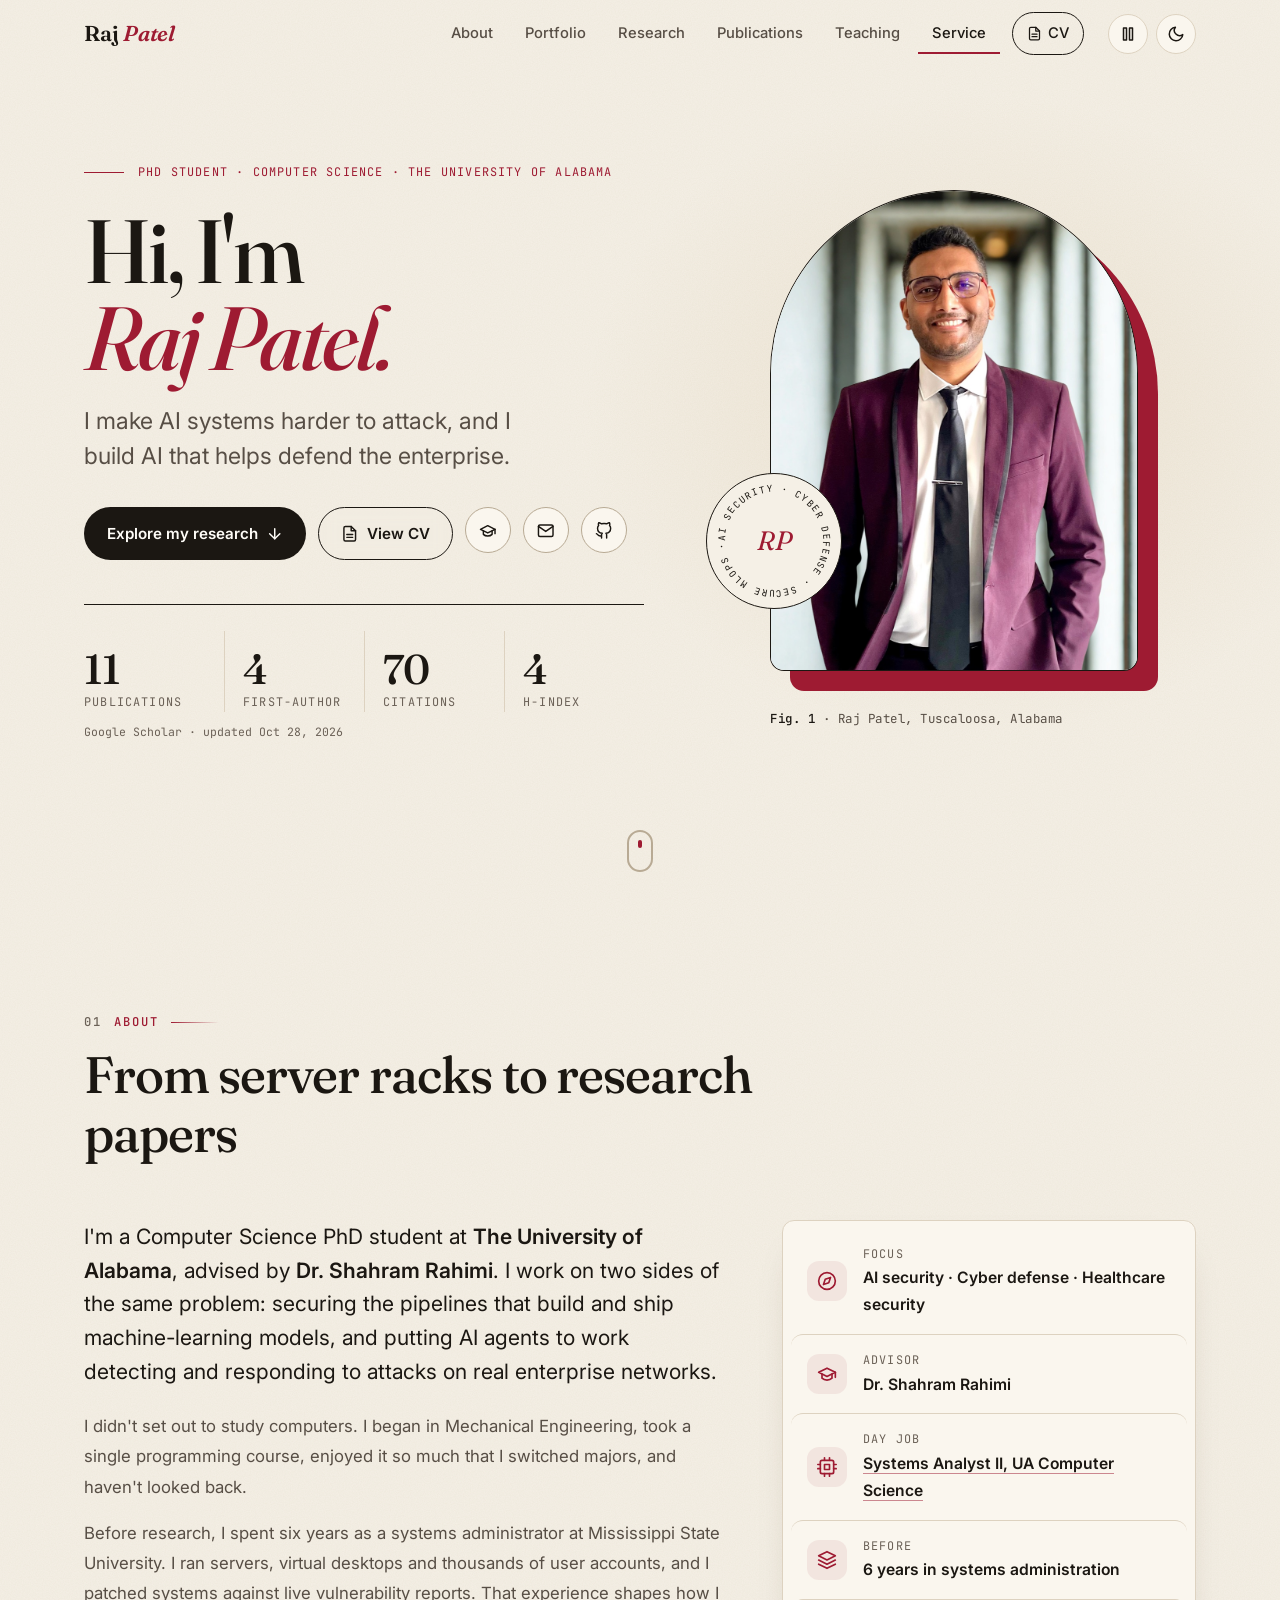
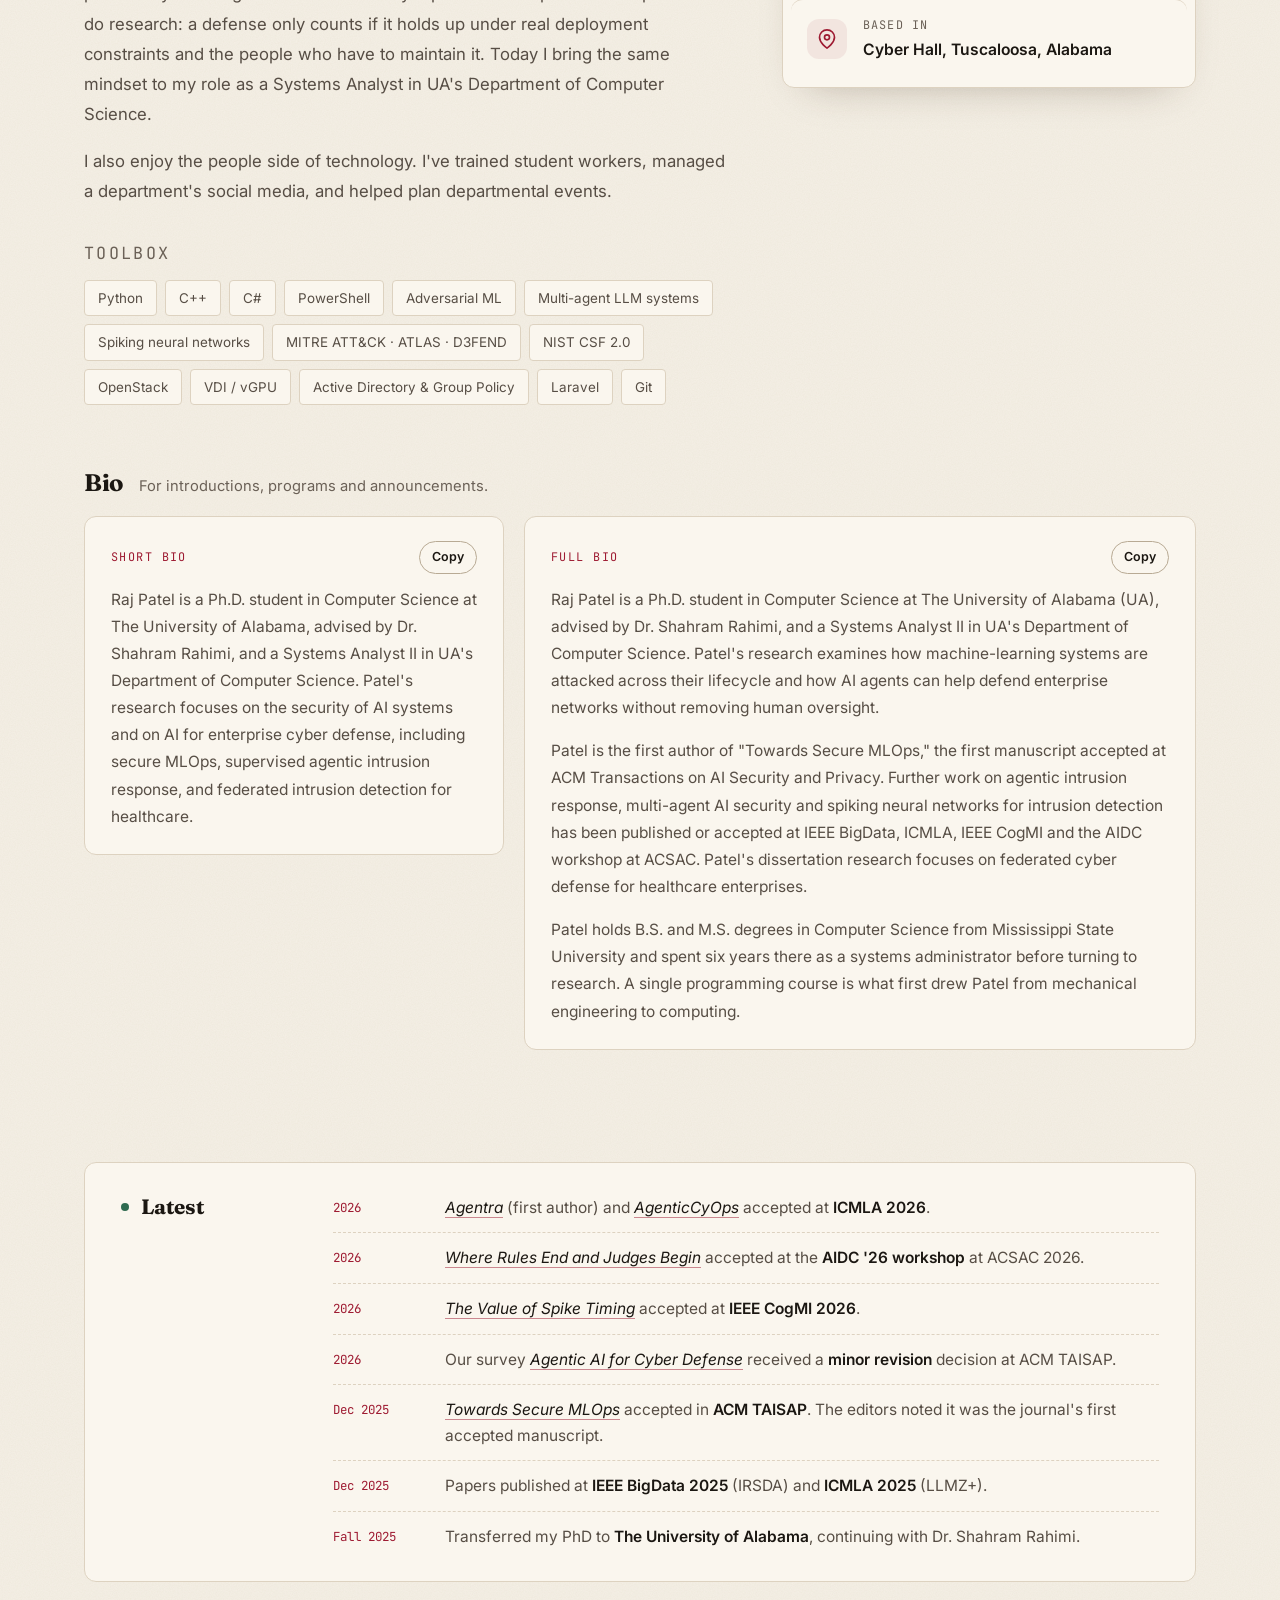
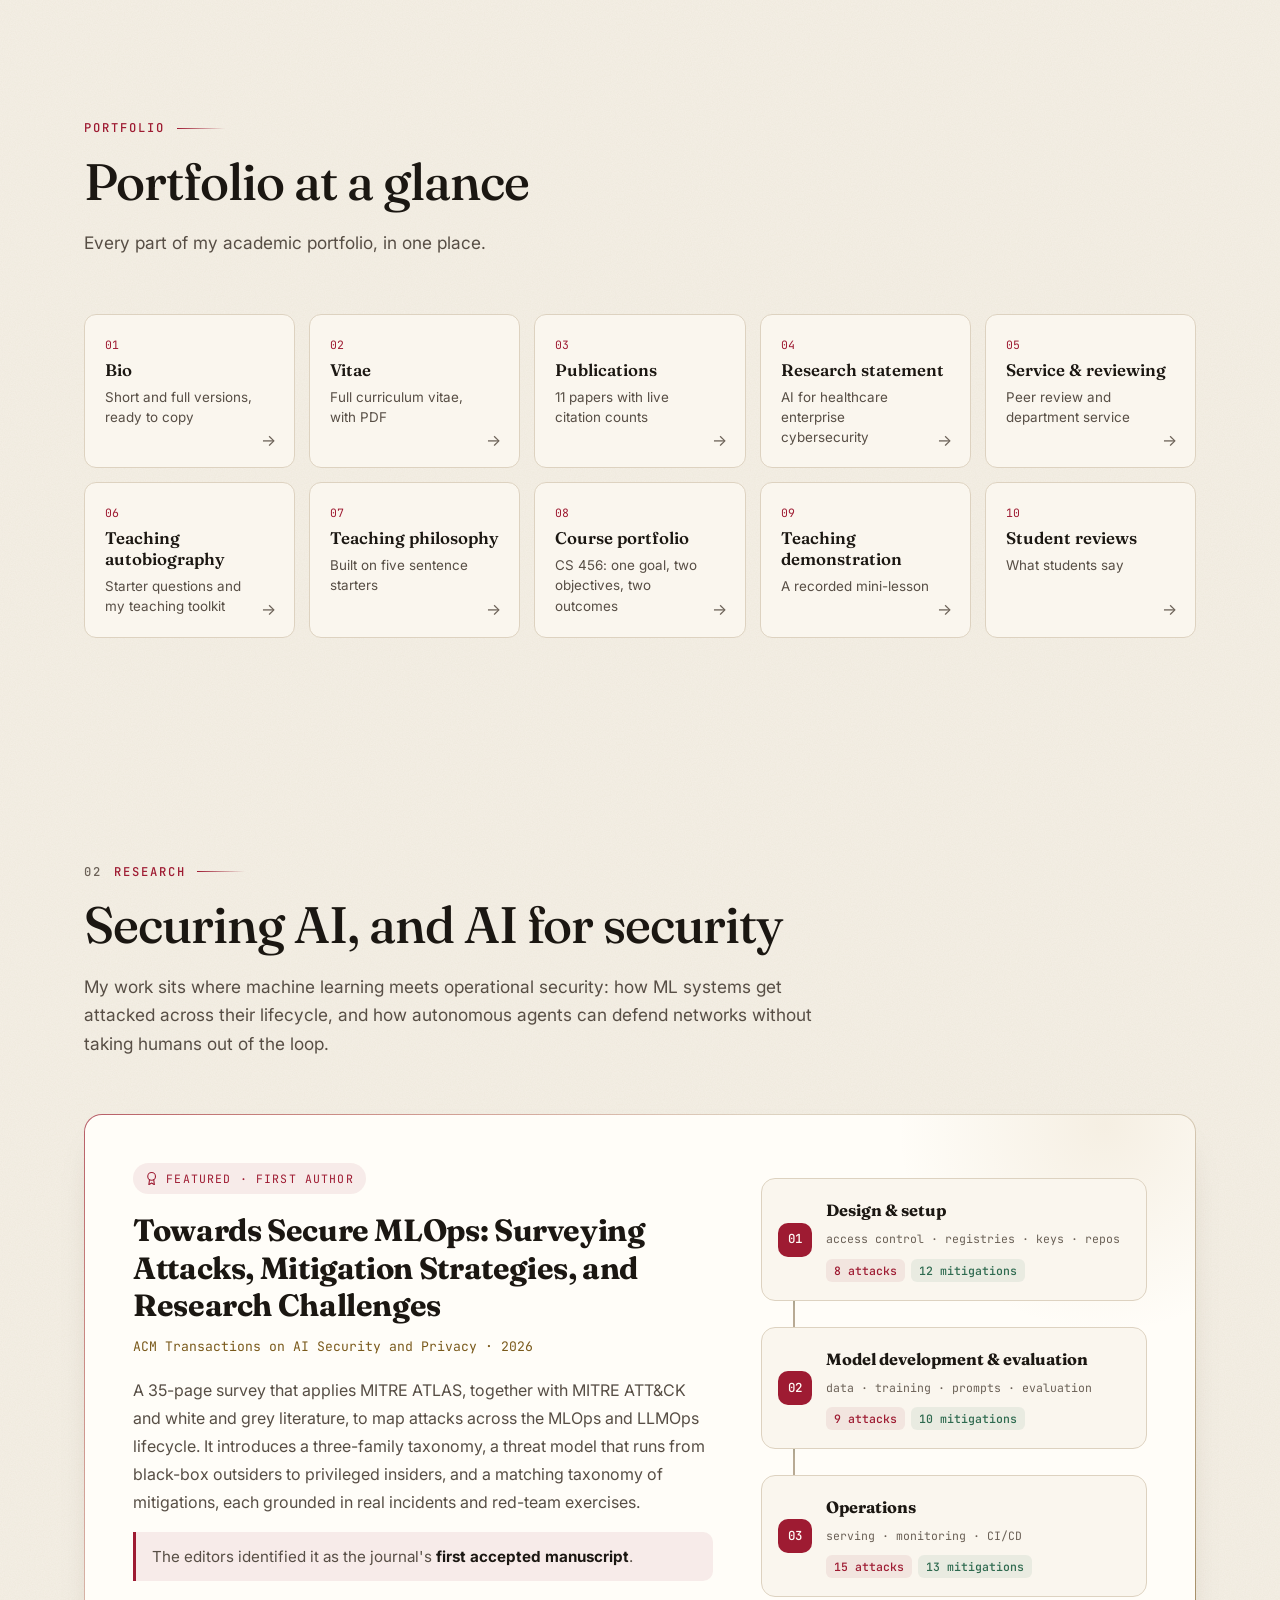
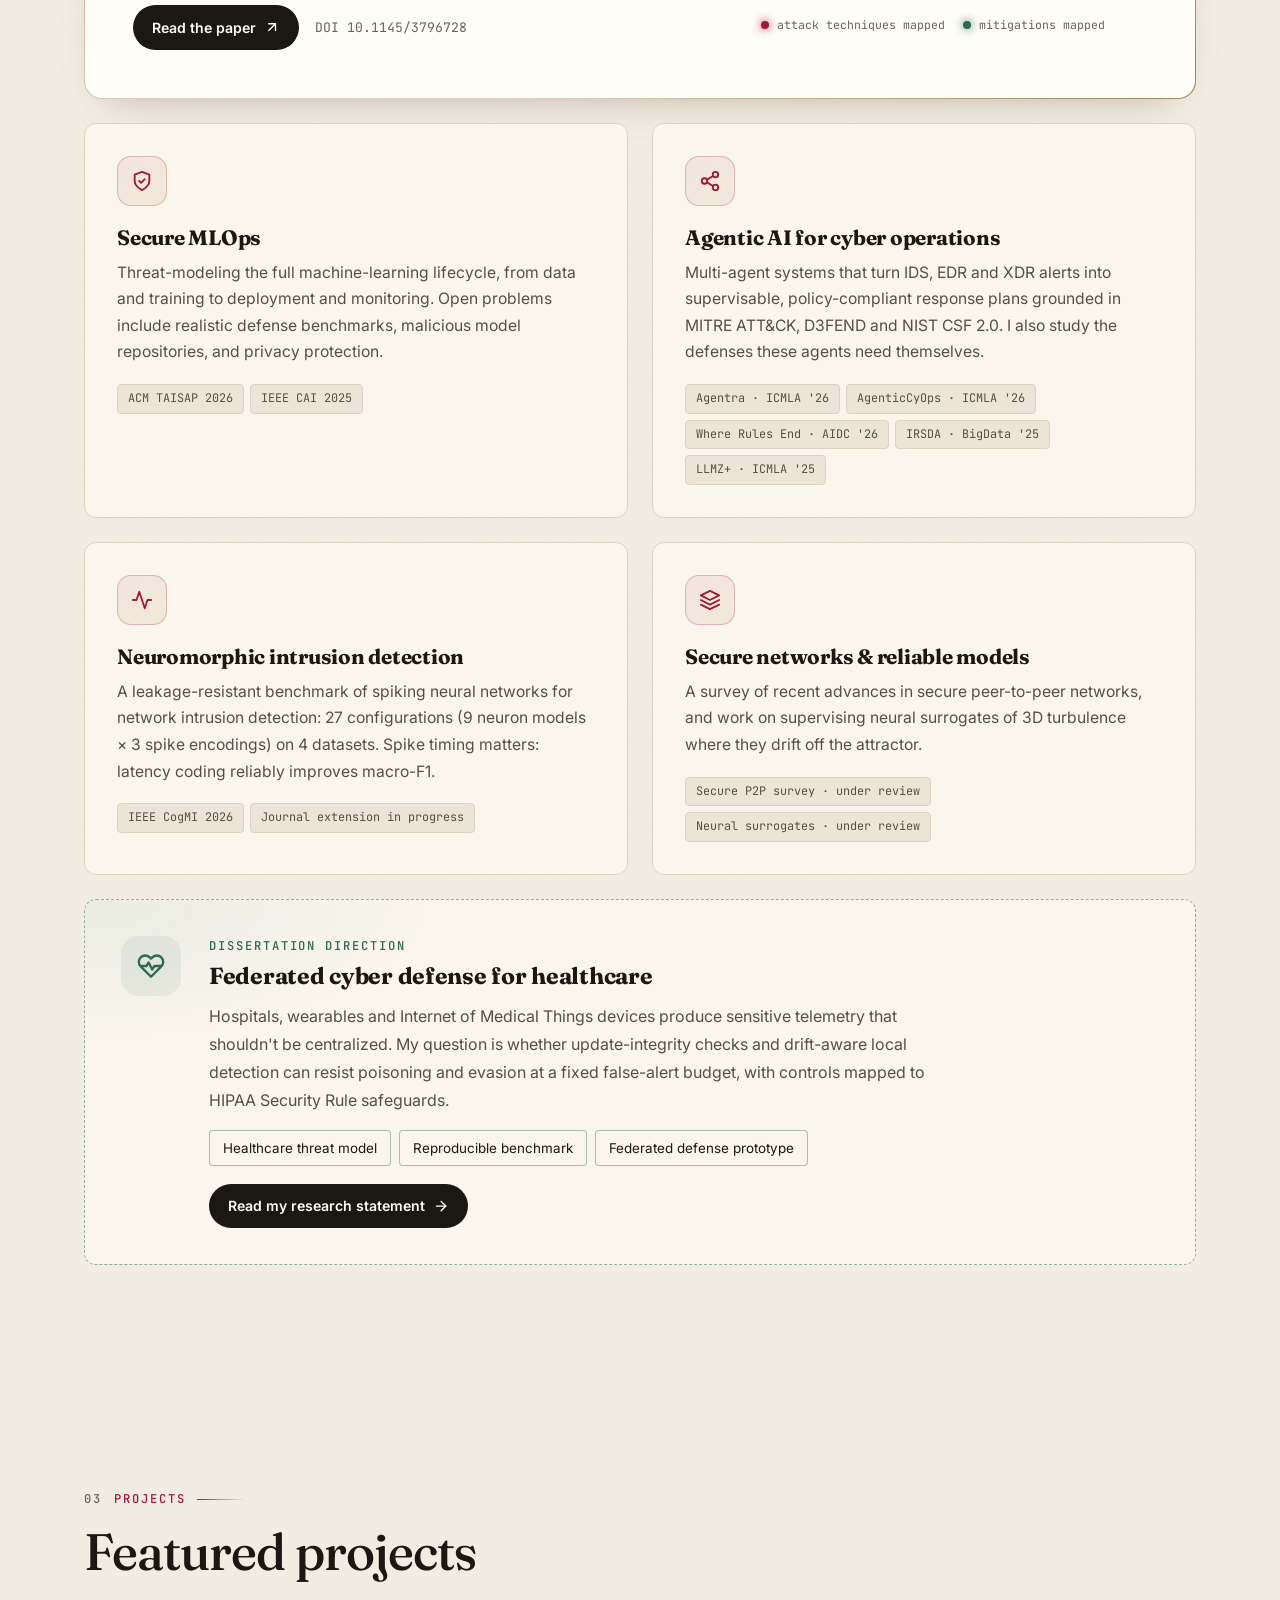
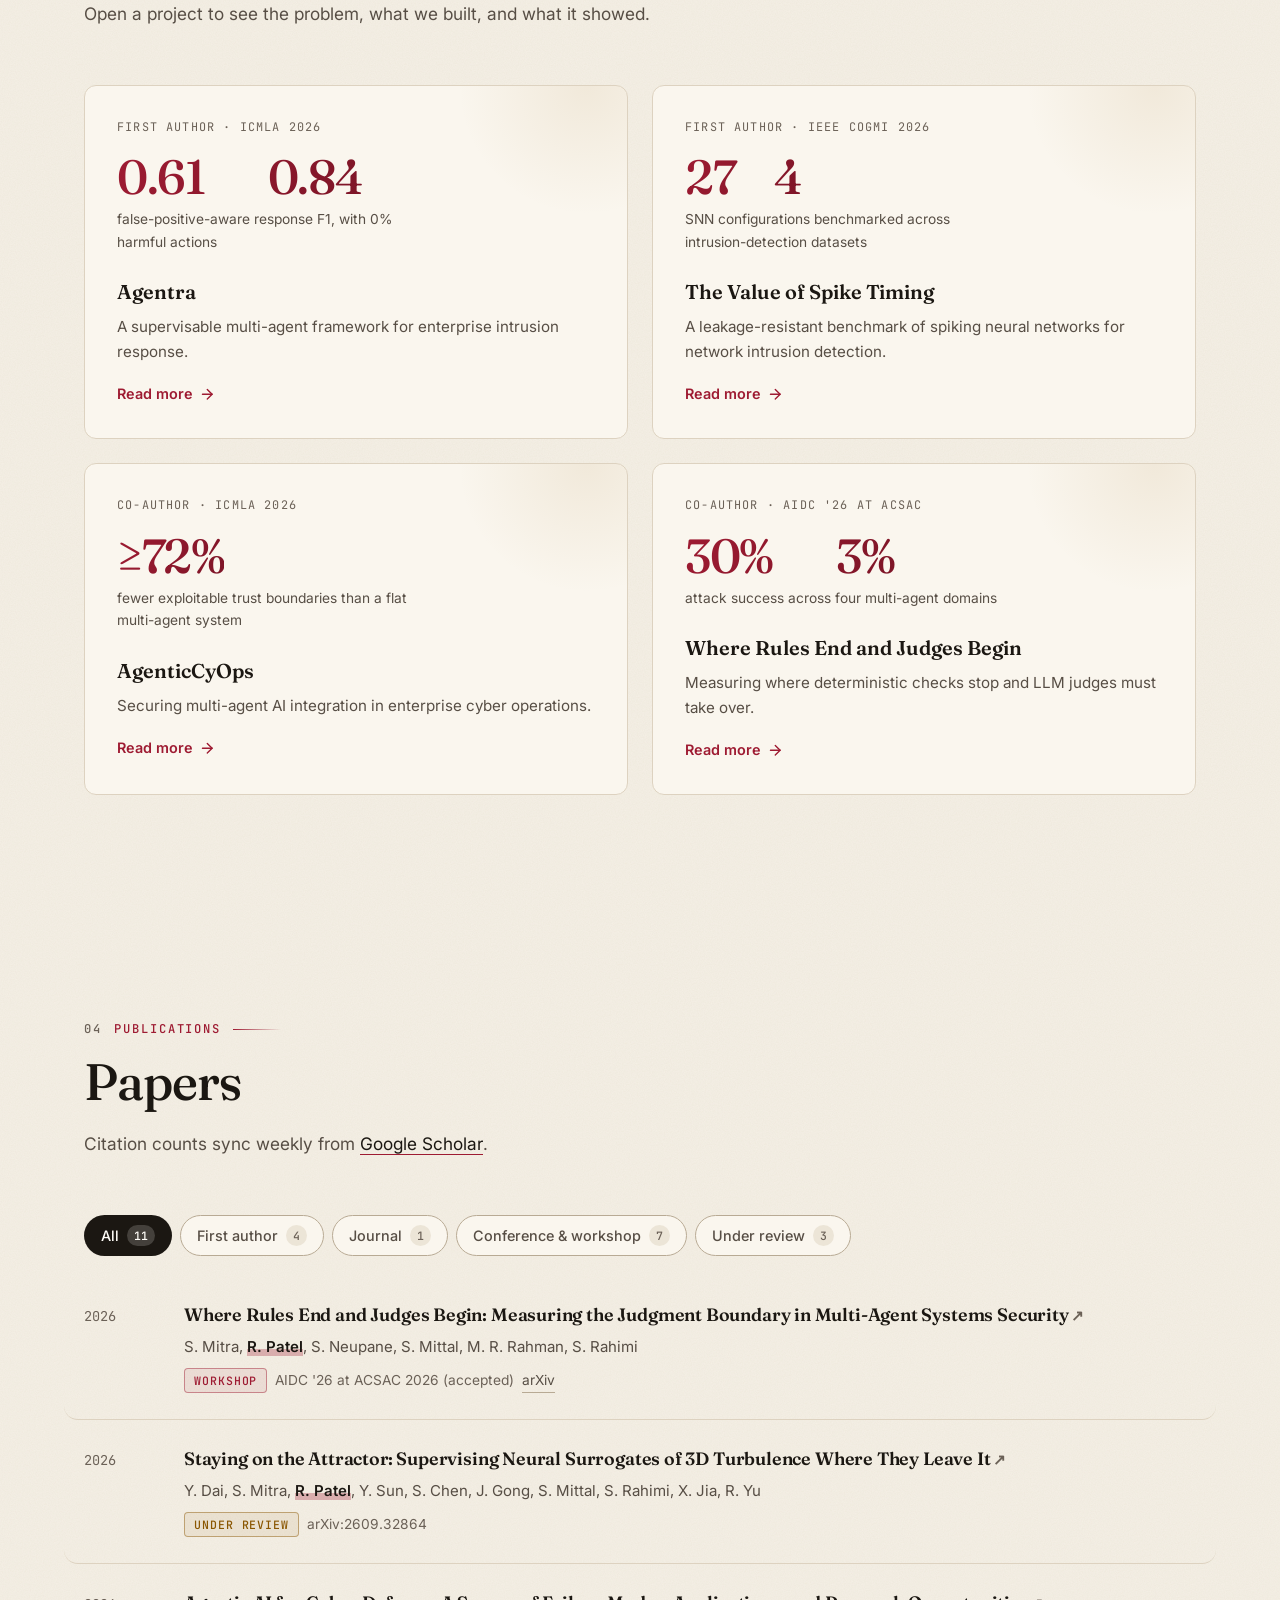
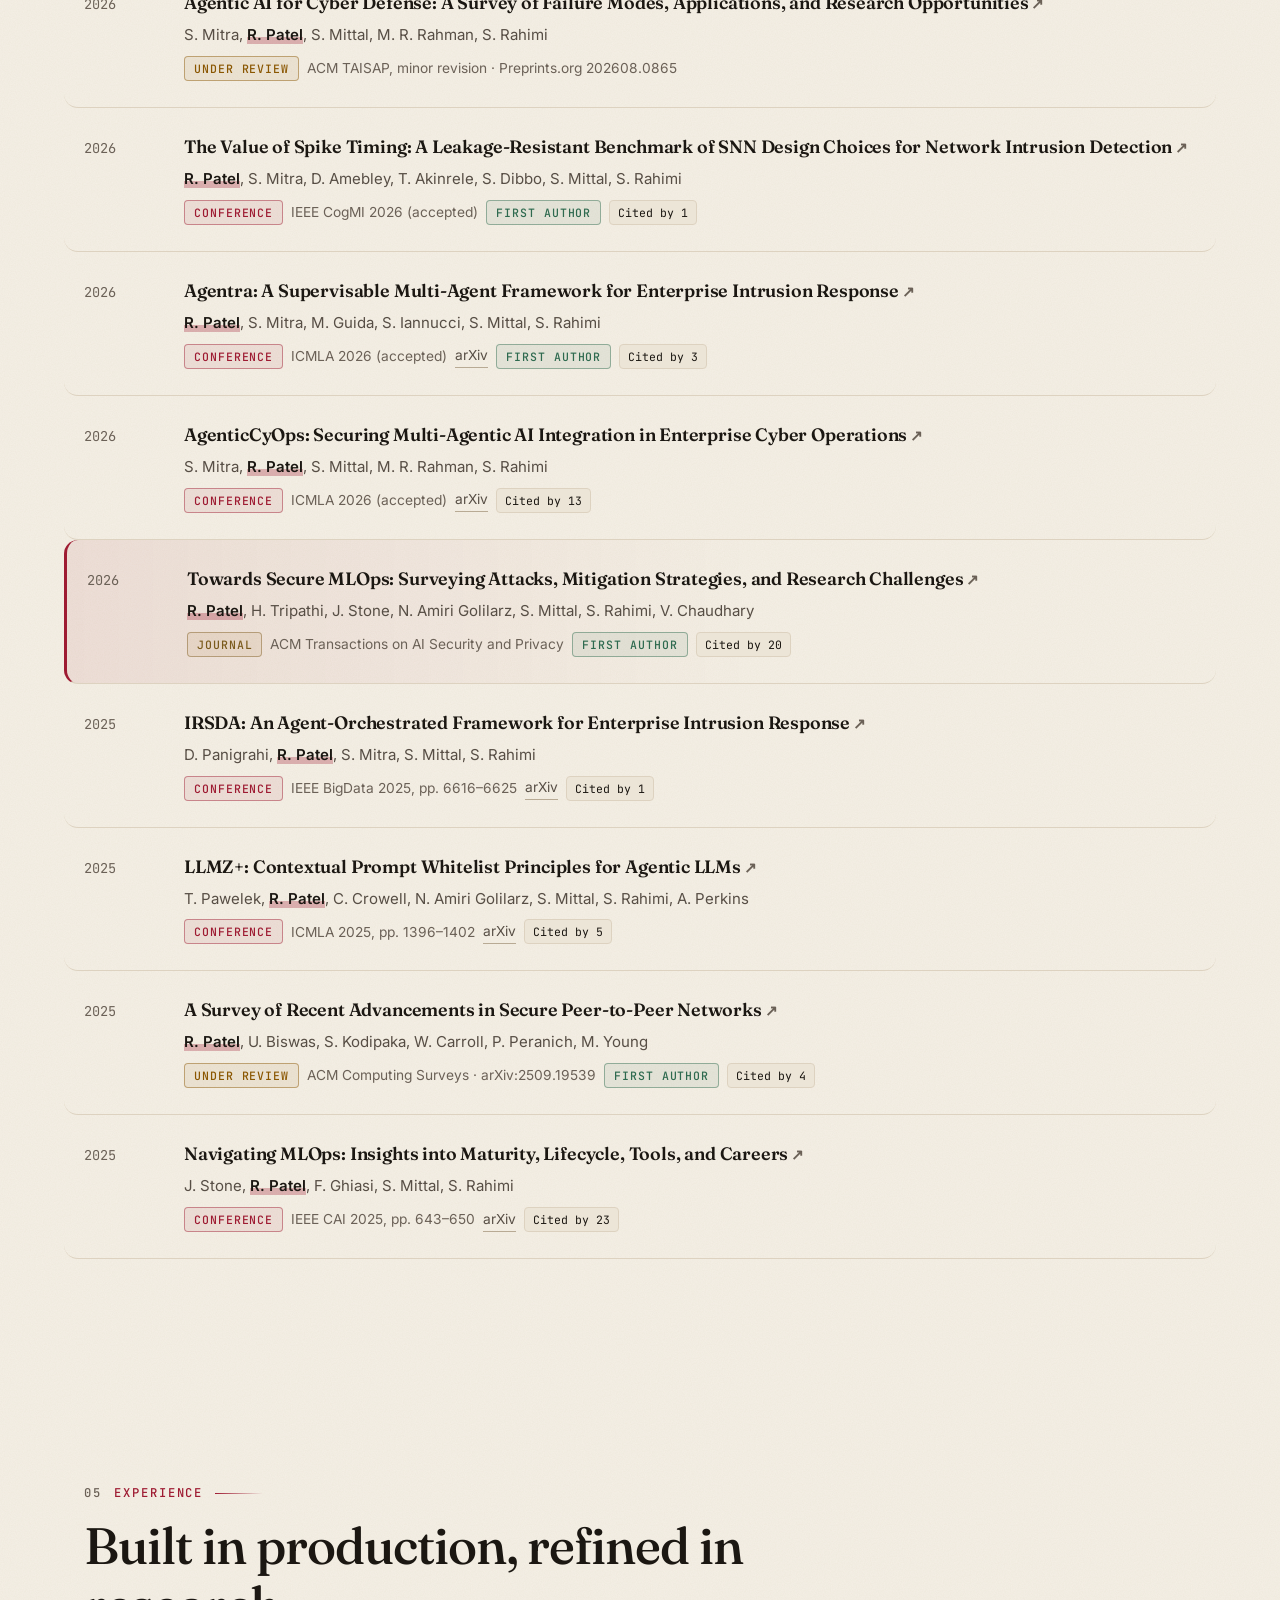
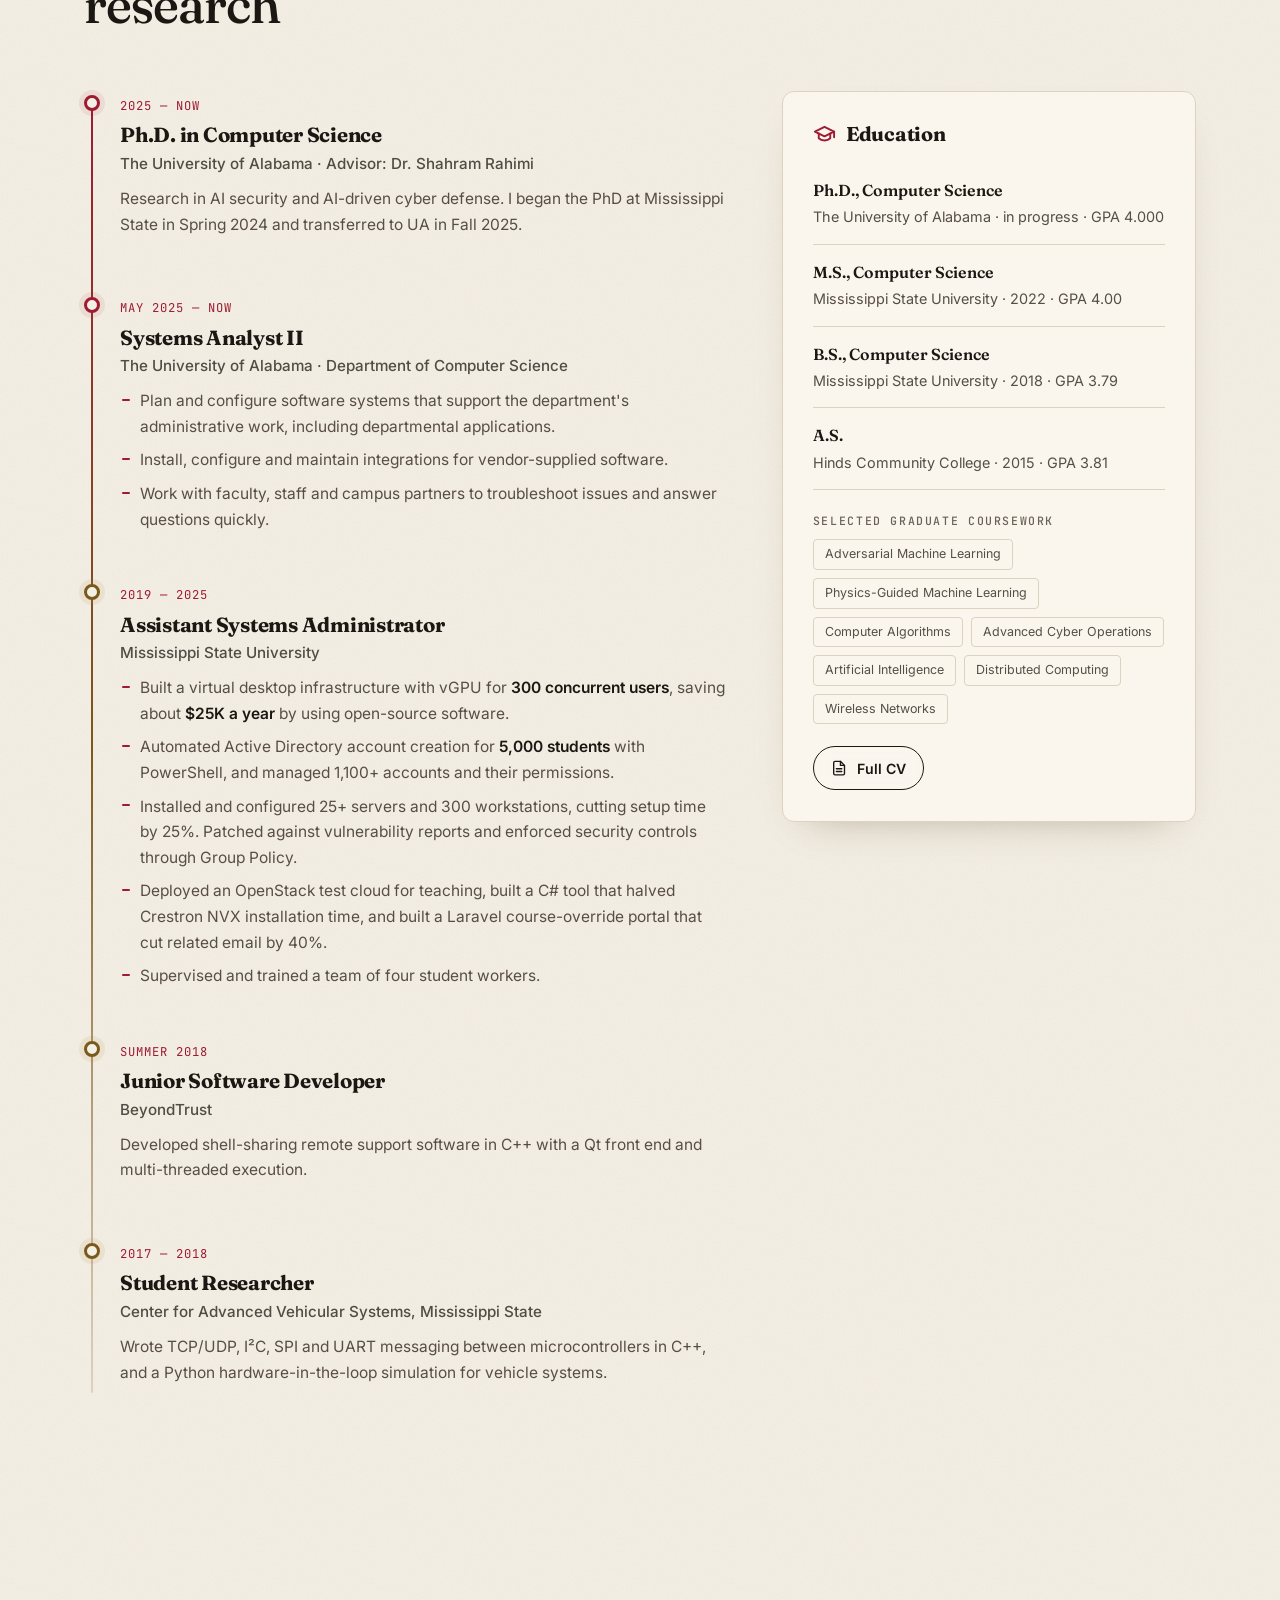
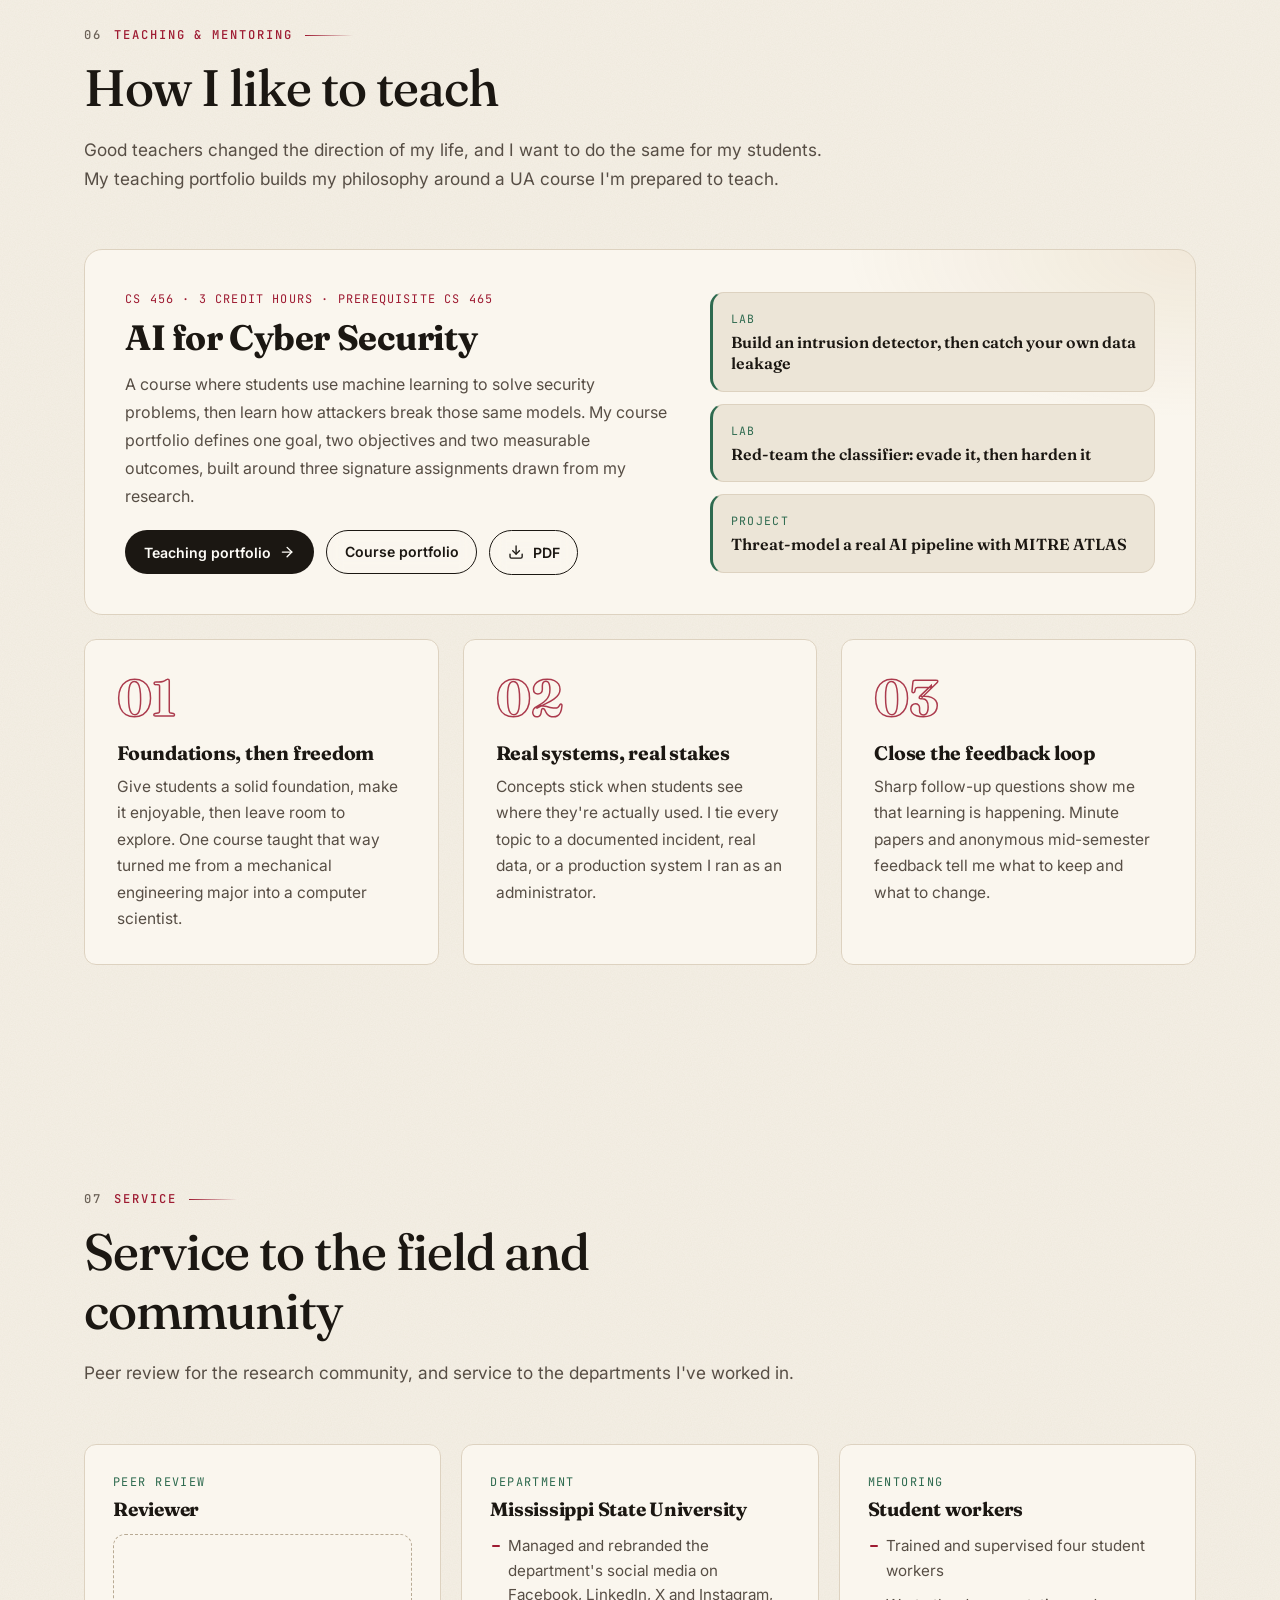
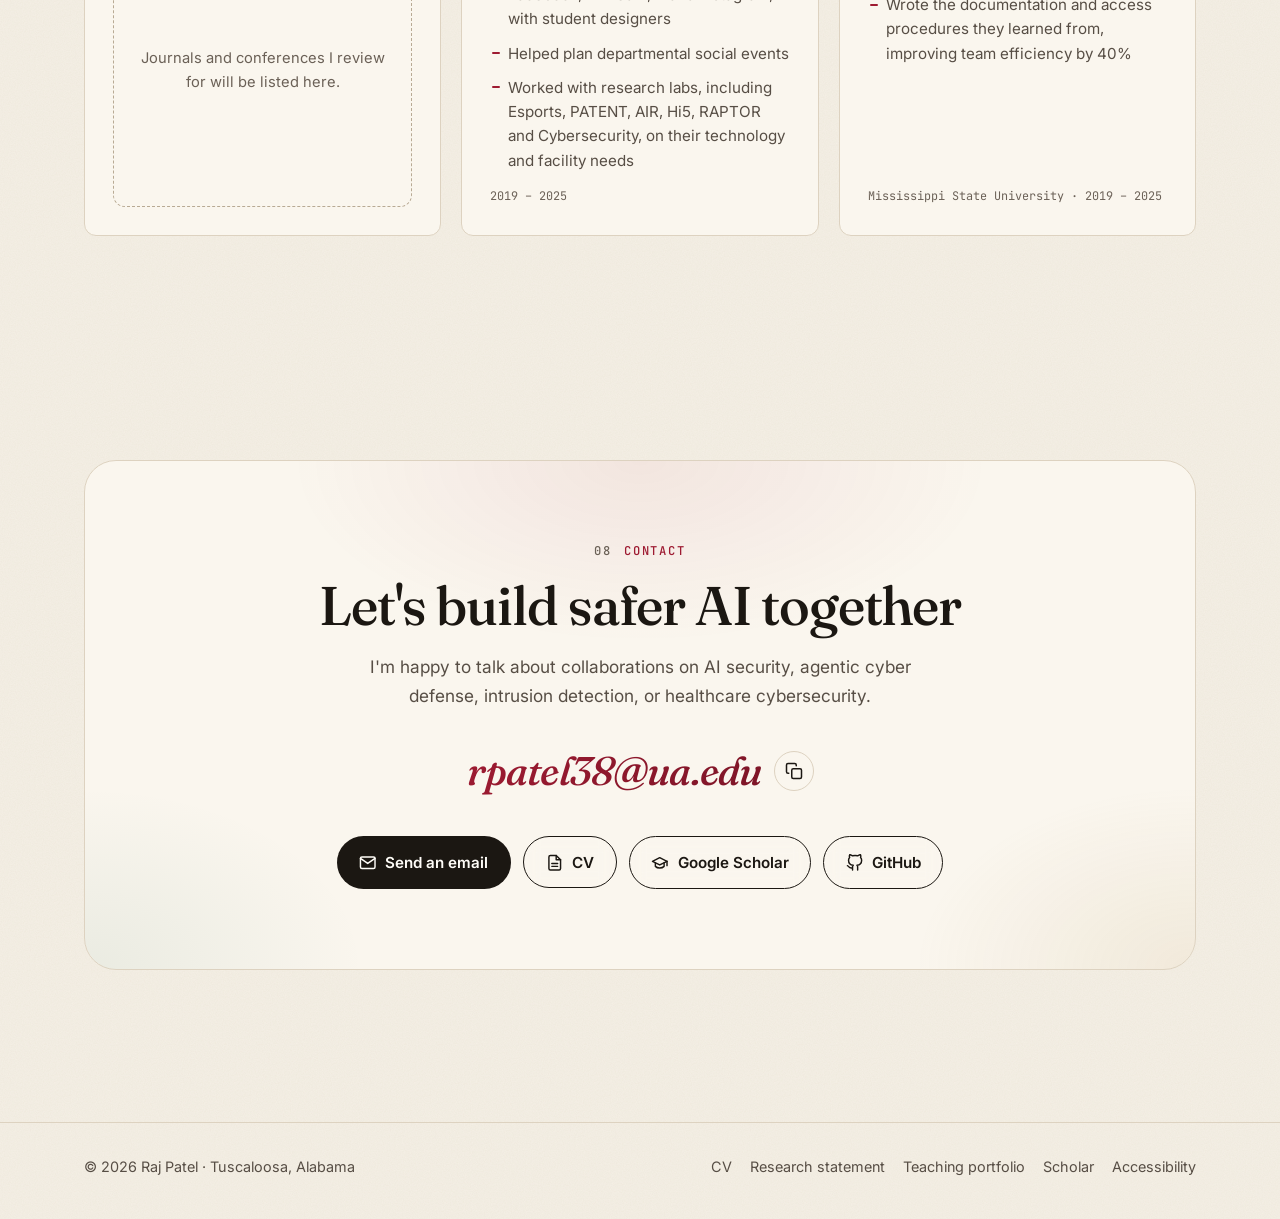
==== commit 8cddca1f: "Updated theme!" ====
--- a/index.html
+++ b/index.html
@@ -1,12 +1,12 @@
 <!DOCTYPE html>
-<html lang="en" data-theme="dark">
+<html lang="en" data-theme="light">
 <head>
   <meta charset="utf-8">
   <meta name="viewport" content="width=device-width, initial-scale=1">
   <title>Raj Patel · AI Security & Cyber Defense Researcher</title>
   <meta name="description" content="Raj Patel is a Computer Science PhD student at The University of Alabama researching secure MLOps, agentic AI for cyber defense, and AI-driven intrusion detection and response.">
   <meta name="author" content="Raj Patel">
-  <meta name="theme-color" content="#0b0b12">
+  <meta name="theme-color" content="#f5f0e6">
   <link rel="canonical" href="https://rajpatel-ua.github.io/">
 
   <meta property="og:type" content="profile">
@@ -20,14 +20,14 @@
 
   <link rel="preconnect" href="https://fonts.googleapis.com">
   <link rel="preconnect" href="https://fonts.gstatic.com" crossorigin>
-  <link href="https://fonts.googleapis.com/css2?family=Inter:wght@400;500;600&family=JetBrains+Mono:wght@400;500&family=Space+Grotesk:wght@500;600;700&display=swap" rel="stylesheet">
+  <link href="https://fonts.googleapis.com/css2?family=Inter:wght@400;500;600&family=JetBrains+Mono:wght@400;500&family=Fraunces:ital,opsz,wght@0,9..144,400..700;1,9..144,400..700&display=swap" rel="stylesheet">
   <link rel="stylesheet" href="assets/css/style.css">
 
   <script>
     // Apply saved theme before first paint to avoid a flash.
     (function () {
       var t = localStorage.getItem('theme');
-      if (!t) t = window.matchMedia('(prefers-color-scheme: light)').matches ? 'light' : 'dark';
+      if (!t) t = window.matchMedia('(prefers-color-scheme: dark)').matches ? 'dark' : 'light';
       document.documentElement.setAttribute('data-theme', t);
       document.documentElement.classList.add('js');
       if (localStorage.getItem('motion') === 'paused') document.documentElement.classList.add('motion-paused');
@@ -95,8 +95,7 @@
   <header class="nav" id="nav">
     <div class="container nav__inner">
       <a href="#top" class="brand" aria-label="Raj Patel, back to top">
-        <span class="brand__mark">RP</span>
-        <span class="brand__name">Raj Patel</span>
+        <span class="brand__name">Raj <i>Patel</i></span>
       </a>
 
       <nav class="nav__links" id="nav-links" aria-label="Primary">
@@ -129,30 +128,19 @@
   <main id="main">
     <!-- ===================== HERO ===================== -->
     <section class="hero" id="top">
-      <canvas class="hero__canvas" id="hero-canvas" aria-hidden="true"></canvas>
       <div class="hero__glow" aria-hidden="true"></div>
 
       <div class="container hero__grid">
         <div class="hero__text">
-          <p class="pill reveal">
-            <span class="pill__dot"></span>
-            PhD Student · Computer Science · The University of Alabama
-          </p>
+          <p class="hero__eyebrow reveal">PhD Student · Computer Science · The University of Alabama</p>
 
           <h1 class="hero__title reveal">
-            Hi, I'm <span class="grad-text">Raj Patel</span>.
+            Hi, I'm<br><em class="hero__name">Raj Patel.</em>
           </h1>
 
           <p class="hero__lead reveal">
             I make AI systems harder to attack, and I build AI that helps defend the enterprise.
           </p>
-
-          <p class="sr-only">Research focus areas: secure MLOps, agentic AI for cyber defense, enterprise intrusion response, spiking neural networks for intrusion detection, and federated defense for healthcare.</p>
-          <div class="terminal reveal" aria-hidden="true">
-            <span class="terminal__prompt">raj@ua:~$</span>
-            <span class="terminal__cmd">focus --now</span>
-            <span class="terminal__out" id="typewriter">Secure MLOps</span><span class="terminal__caret" aria-hidden="true"></span>
-          </div>
 
           <div class="hero__ctas reveal">
             <a href="#research" class="btn btn--primary">
@@ -184,12 +172,20 @@
         </div>
 
         <div class="hero__visual reveal">
-          <div class="portrait">
-            <div class="portrait__ring" aria-hidden="true"></div>
-            <div class="portrait__frame">
-              <img src="assets/img/raj-patel.jpg" alt="Portrait of Raj Patel in a burgundy suit, smiling" width="956" height="1400" fetchpriority="high">
-            </div>
-          </div>
+          <figure class="portrait">
+            <div class="portrait__stage">
+              <div class="portrait__block" aria-hidden="true"></div>
+              <div class="portrait__frame">
+                <img src="assets/img/raj-patel.jpg" alt="Portrait of Raj Patel in a burgundy suit, smiling" width="956" height="1400" fetchpriority="high">
+              </div>
+              <svg class="portrait__seal" viewBox="0 0 136 136" aria-hidden="true" focusable="false">
+                <defs><path id="seal-path" d="M68,68 m-50,0 a50,50 0 1,1 100,0 a50,50 0 1,1 -100,0"/></defs>
+                <g class="seal__ring"><text class="seal__text"><textPath href="#seal-path" textLength="312" lengthAdjust="spacing">AI SECURITY · CYBER DEFENSE · SECURE MLOPS · </textPath></text></g>
+                <text class="seal__mono" x="68" y="77" text-anchor="middle">RP</text>
+              </svg>
+            </div>
+            <figcaption class="portrait__caption"><b>Fig. 1</b> · Raj Patel, Tuscaloosa, Alabama</figcaption>
+          </figure>
         </div>
       </div>
 
--- a/assets/css/style.css
+++ b/assets/css/style.css
@@ -1,72 +1,82 @@
 /* ==========================================================================
-   Raj Patel · personal site
-   Palette: UA crimson → plum (a nod to the burgundy suit), teal "secure" signal.
+   Raj Patel · personal site · "Scholar's Edition"
+   Warm paper and ink, UA crimson accent, antique-gold rules, Fraunces serif headings.
+   Every text color meets WCAG 2.2 AA (4.5:1) on every surface in both themes.
    ========================================================================== */
 
 :root {
-  --font-display: "Space Grotesk", "Inter", system-ui, sans-serif;
+  --font-display: "Fraunces", Georgia, "Times New Roman", serif;
   --font-body: "Inter", system-ui, -apple-system, "Segoe UI", Roboto, sans-serif;
   --font-mono: "JetBrains Mono", ui-monospace, SFMono-Regular, Menlo, monospace;
 
-  --radius-sm: 10px;
-  --radius: 18px;
-  --radius-lg: 28px;
+  --radius-sm: 8px;
+  --radius: 12px;
+  --radius-lg: 18px;
   --nav-h: 68px;
   --ease: cubic-bezier(.2, .7, .2, 1);
 }
 
+[data-theme="light"] {
+  --bg: #f5f0e6;
+  --bg-2: #ece5d7;
+  --surface: #faf6ee;
+  --surface-solid: #fffdf8;
+  --surface-hover: #fffdf8;
+  --border: #ddd2c0;
+  --border-strong: #b8aa94;
+  --text: #1b1712;
+  --muted: #574e45;
+  --faint: #6b6157;
+  --accent: #9e1b32;
+  --accent-deep: #7d1527;
+  --accent-2: #7a5a1c;
+  --accent-3: #9e1b32;
+  --signal: #2e6a4f;
+  --gold: #b08a4a;
+  --block: #9e1b32;
+  --fill: #1b1712;
+  --on-fill: #fffdf8;
+  --accent-soft: rgba(158, 27, 50, .08);
+  --plum-soft: rgba(176, 138, 74, .12);
+  --signal-soft: rgba(46, 106, 79, .08);
+  --shadow: 0 18px 40px -26px rgba(60, 40, 20, .38);
+  --nav-bg: rgba(245, 240, 230, .9);
+  --grain: url("data:image/svg+xml;utf8,<svg xmlns='http://www.w3.org/2000/svg' width='180' height='180'><filter id='n'><feTurbulence type='fractalNoise' baseFrequency='.85' numOctaves='2' stitchTiles='stitch'/><feColorMatrix values='0 0 0 0 .32 0 0 0 0 .22 0 0 0 0 .12 0 0 0 .07 0'/></filter><rect width='100%25' height='100%25' filter='url(%23n)'/></svg>");
+  color-scheme: light;
+}
+
 [data-theme="dark"] {
-  --bg: #0b0b12;
-  --bg-2: #101019;
-  --surface: rgba(255, 255, 255, .035);
-  --surface-solid: #14141f;
-  --surface-hover: rgba(255, 255, 255, .06);
-  --border: rgba(255, 255, 255, .09);
-  --border-strong: rgba(255, 255, 255, .16);
-  --text: #eeedf5;
-  --muted: #a6a4b8;
-  --faint: #908ea6;
-  --accent: #ff4f6e;
-  --accent-2: #c04bd9;
-  --accent-3: #ff7a59;
-  --signal: #3ee6c4;
-  --accent-soft: rgba(255, 79, 110, .12);
-  --plum-soft: rgba(192, 75, 217, .12);
-  --signal-soft: rgba(62, 230, 196, .12);
-  --shadow: 0 20px 60px -20px rgba(0, 0, 0, .6);
-  --nav-bg: rgba(11, 11, 18, .72);
-  --canvas-alpha: .55;
+  --bg: #141210;
+  --bg-2: #1c1916;
+  --surface: #1a1714;
+  --surface-solid: #201c18;
+  --surface-hover: #241f1a;
+  --border: #3a332b;
+  --border-strong: #5c5146;
+  --text: #f1e9da;
+  --muted: #cbbfab;
+  --faint: #a39785;
+  --accent: #f0646f;
+  --accent-deep: #d24c5b;
+  --accent-2: #dcb771;
+  --accent-3: #f0646f;
+  --signal: #8ccfa9;
+  --gold: #b8955a;
+  --block: #9e1b32;
+  --fill: #f1e9da;
+  --on-fill: #141210;
+  --accent-soft: rgba(240, 100, 111, .12);
+  --plum-soft: rgba(220, 183, 113, .08);
+  --signal-soft: rgba(140, 207, 169, .1);
+  --shadow: 0 20px 50px -24px rgba(0, 0, 0, .6);
+  --nav-bg: rgba(20, 18, 16, .9);
+  --grain: url("data:image/svg+xml;utf8,<svg xmlns='http://www.w3.org/2000/svg' width='180' height='180'><filter id='n'><feTurbulence type='fractalNoise' baseFrequency='.85' numOctaves='2' stitchTiles='stitch'/><feColorMatrix values='0 0 0 0 1 0 0 0 0 .95 0 0 0 0 .88 0 0 0 .035 0'/></filter><rect width='100%25' height='100%25' filter='url(%23n)'/></svg>");
   color-scheme: dark;
 }
 
-[data-theme="light"] {
-  --bg: #faf8f5;
-  --bg-2: #f3efe9;
-  --surface: rgba(255, 255, 255, .75);
-  --surface-solid: #ffffff;
-  --surface-hover: #ffffff;
-  --border: rgba(24, 18, 36, .1);
-  --border-strong: rgba(24, 18, 36, .2);
-  --text: #17131f;
-  --muted: #565166;
-  --faint: #686377;
-  --accent: #c81d45;
-  --accent-2: #8a2aa6;
-  --accent-3: #e0533a;
-  --signal: #077562;
-  --accent-soft: rgba(200, 29, 69, .08);
-  --plum-soft: rgba(138, 42, 166, .08);
-  --signal-soft: rgba(12, 154, 128, .1);
-  --shadow: 0 20px 50px -24px rgba(40, 20, 50, .25);
-  --nav-bg: rgba(250, 248, 245, .78);
-  --canvas-alpha: .45;
-  color-scheme: light;
-}
-
 :root {
-  --grad: linear-gradient(120deg, var(--accent-3) 0%, var(--accent) 38%, var(--accent-2) 100%);
-  /* Deeper gradient for filled controls so white text stays above 5.6:1 */
-  --grad-fill: linear-gradient(120deg, #c81d45 0%, #b0207a 50%, #8a2aa6 100%);
+  --grad: linear-gradient(120deg, var(--accent) 0%, var(--accent-deep) 100%);
+  --grad-fill: linear-gradient(var(--fill), var(--fill));
 }
 
 /* ---------- Base ---------- */
@@ -102,7 +112,7 @@
 }
 ul, ol { margin: 0; padding: 0; }
 button { font: inherit; color: inherit; cursor: pointer; }
-::selection { background: #c81d45; color: #fff; }
+::selection { background: var(--accent); color: var(--on-fill); }
 
 :focus-visible {
   outline: 2px solid var(--accent);
@@ -1350,8 +1360,8 @@
 /* ==========================================================================
    Additions: survey counts, projects + dialogs, course card, live Scholar data
    ========================================================================== */
-[data-theme="dark"] { --warn: #f5b041; --warn-soft: rgba(245, 176, 65, .12); }
-[data-theme="light"] { --warn: #965400; --warn-soft: rgba(163, 92, 0, .08); }
+[data-theme="dark"] { --warn: #e8b95a; --warn-soft: rgba(232, 185, 90, .12); }
+[data-theme="light"] { --warn: #8a5600; --warn-soft: rgba(138, 86, 0, .08); }
 
 .pipeline__counts { display: flex; flex-wrap: wrap; gap: 6px; margin-top: 8px; }
 .pipeline__counts b {
@@ -1715,3 +1725,121 @@
   .btn, .filter, .icon-btn, .copy-btn { border: 1px solid ButtonText; }
   .hero__canvas, .hero__glow, .portrait__ring, .portrait::before { display: none; }
 }
+
+
+/* ==========================================================================
+   Scholar's Edition: typography, controls and the hero portrait
+   ========================================================================== */
+body { background-color: var(--bg); background-image: var(--grain); }
+
+h1, h2, h3, h4 { font-optical-sizing: auto; letter-spacing: -.012em; }
+.section__head h2, .contact h2 { font-weight: 500; letter-spacing: -.02em; }
+.grad-text {
+  background: none;
+  -webkit-background-clip: border-box;
+  background-clip: border-box;
+  color: var(--accent);
+  font-style: italic;
+  animation: none;
+}
+.project__metric, .contact__address { font-weight: 500; }
+.contact__address { font-style: italic; }
+
+.skip-link { background: var(--fill); color: var(--on-fill); }
+
+/* Brand: serif wordmark */
+.brand { font-family: var(--font-display); font-weight: 600; font-size: 1.35rem; letter-spacing: -.01em; }
+.brand i { color: var(--accent); }
+.brand__mark { display: none; }
+
+/* Nav: underline the active link instead of a pill */
+.nav__links a.is-active { background: none; color: var(--text); box-shadow: inset 0 -2px 0 var(--accent); border-radius: 0; }
+.nav__links .nav__cta { border-color: var(--text); }
+
+/* Buttons: ink fill, crimson on hover */
+.btn--primary { background: var(--fill); color: var(--on-fill); box-shadow: none; }
+.btn--primary:hover { background: var(--accent); color: var(--on-fill); box-shadow: none; }
+.btn--ghost { background: transparent; border-color: var(--text); }
+.btn--ghost:hover { border-color: var(--accent); color: var(--accent); }
+.filter.is-active { background: var(--fill); color: var(--on-fill); box-shadow: none; }
+.filter.is-active span { background: color-mix(in srgb, var(--on-fill) 18%, transparent); color: var(--on-fill); }
+.pipeline__num { background: var(--accent); color: var(--on-fill); }
+.badge, .tags li, .theme__papers li, .pub__cites { border-radius: 4px; }
+
+/* Hero */
+.hero__glow { background: radial-gradient(560px 460px at 76% 46%, var(--plum-soft), transparent 70%); }
+.hero__eyebrow {
+  display: flex;
+  align-items: center;
+  gap: 14px;
+  margin-bottom: 26px;
+  font-family: var(--font-mono);
+  font-size: .74rem;
+  letter-spacing: .1em;
+  text-transform: uppercase;
+  color: var(--accent);
+}
+.hero__eyebrow::before { content: ""; width: 40px; height: 1px; background: currentColor; flex-shrink: 0; }
+.hero__title { font-weight: 500; font-size: clamp(3.2rem, 7vw, 6.3rem); line-height: .97; letter-spacing: -.028em; }
+.hero__name { color: var(--accent); font-style: italic; font-weight: 500; }
+.hero__lead { margin-bottom: 34px; }
+
+.stats { gap: 0; border-top: 1px solid var(--text); max-width: 560px; }
+.stat { padding: 16px 0 0 18px; border-left: 1px solid var(--border); }
+.stat:first-child { padding-left: 0; border-left: 0; }
+.stat dd { font-weight: 500; font-size: clamp(2rem, 3.4vw, 2.6rem); }
+
+/* Portrait: arched frame, crimson offset block, research seal, figure caption */
+.hero__visual { justify-content: center; }
+.portrait { position: relative; width: min(390px, 100%); aspect-ratio: auto; margin: 0; padding-right: 22px; }
+.portrait::before { display: none; }
+.portrait__stage { position: relative; aspect-ratio: 390 / 510; }
+.portrait__block,
+.portrait__frame {
+  position: absolute;
+  inset: 0;
+  border-radius: 50% 50% 14px 14px / 38.2% 38.2% 14px 14px;
+}
+.portrait__block {
+  background: var(--block);
+  transform: translate(calc(20px + var(--bx, 0px)), calc(20px + var(--by, 0px)));
+  transition: transform .6s var(--ease);
+  animation: blockIn 1.1s .25s var(--ease) both;
+}
+@keyframes blockIn { from { transform: translate(0, 0); } }
+.portrait__frame {
+  z-index: 1;
+  overflow: hidden;
+  border: 1.5px solid var(--text);
+  background: var(--surface-solid);
+  transform: perspective(900px) rotateX(var(--rx, 0deg)) rotateY(var(--ry, 0deg));
+  transition: transform .5s var(--ease);
+}
+.portrait__frame img { width: 100%; height: 100%; object-fit: cover; object-position: 50% 14%; transform: scale(1.02); }
+.portrait__seal {
+  position: absolute;
+  z-index: 2;
+  left: -64px;
+  bottom: 13%;
+  width: 136px;
+  height: 136px;
+  border-radius: 50%;
+  background: var(--bg);
+  border: 1.5px solid var(--text);
+}
+.portrait__seal .seal__text { fill: var(--text); font-family: var(--font-mono); font-size: 9.5px; }
+.portrait__seal .seal__mono { fill: var(--accent); font-family: var(--font-display); font-style: italic; font-size: 27px; }
+.seal__ring { transform-box: fill-box; transform-origin: center; animation: spin 48s linear infinite; }
+.portrait__caption { margin-top: 38px; font-family: var(--font-mono); font-size: .78rem; letter-spacing: .04em; color: var(--muted); }
+.portrait__caption b { color: var(--text); font-weight: 500; }
+
+@media (max-width: 1024px) {
+  .portrait { width: min(320px, 78vw); }
+}
+@media (max-width: 560px) {
+  .hero__eyebrow::before { display: none; }
+  .stat:nth-child(odd) { padding-left: 0; border-left: 0; }
+  .stat { padding-top: 14px; }
+  .portrait__seal { width: 104px; height: 104px; left: -34px; }
+  .portrait__caption { margin-top: 30px; }
+}
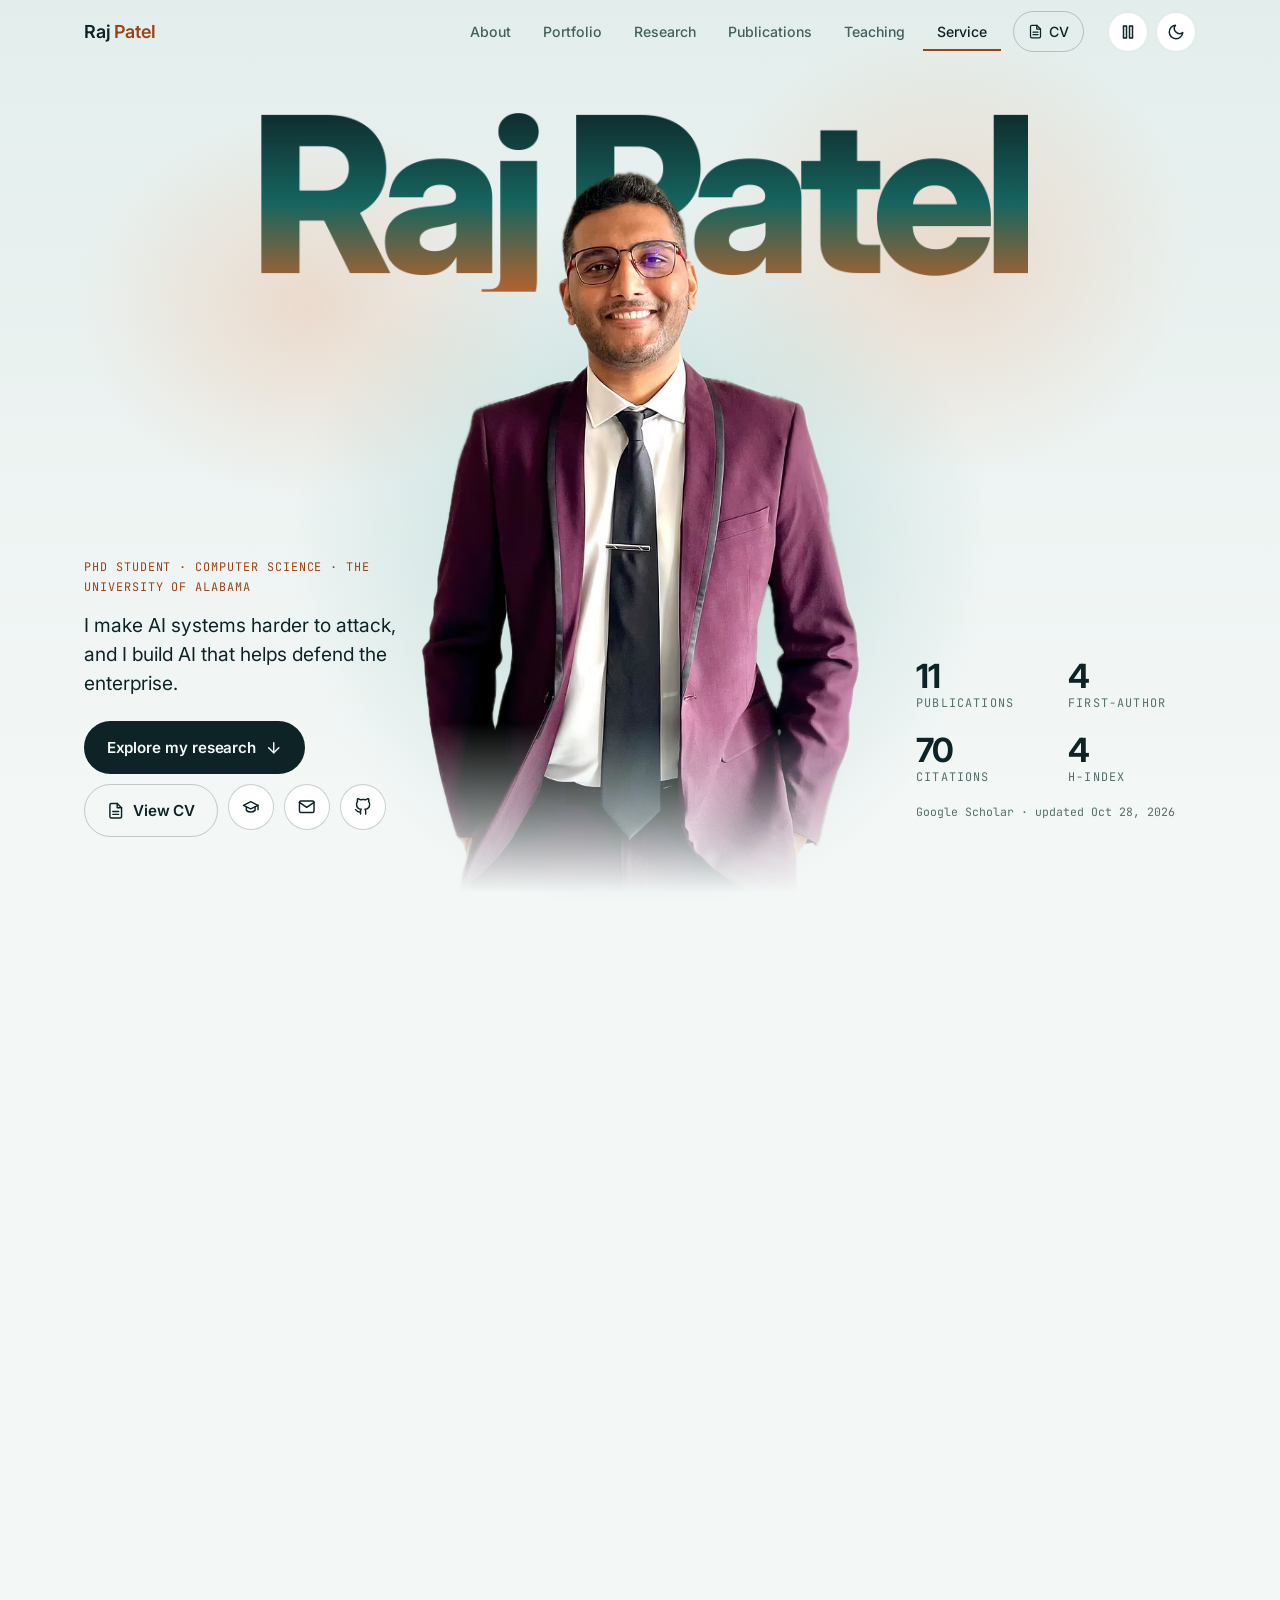
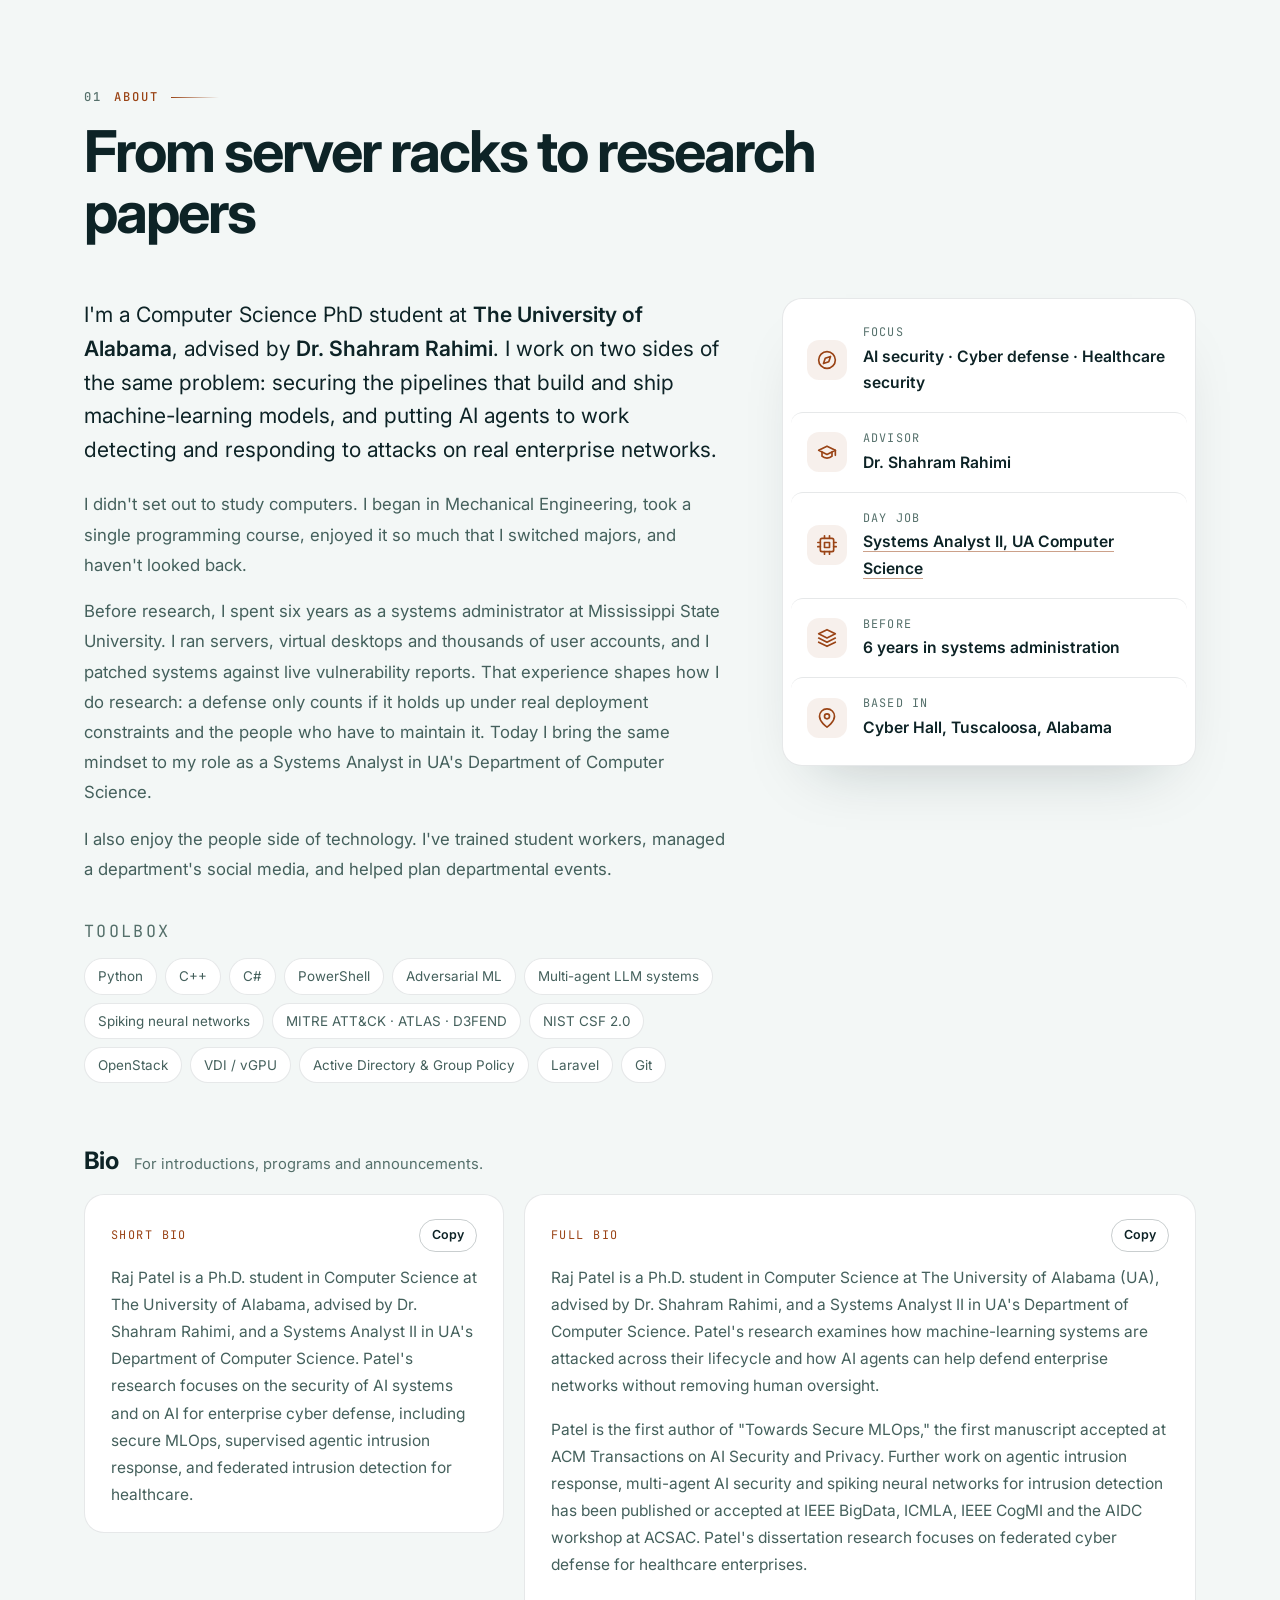
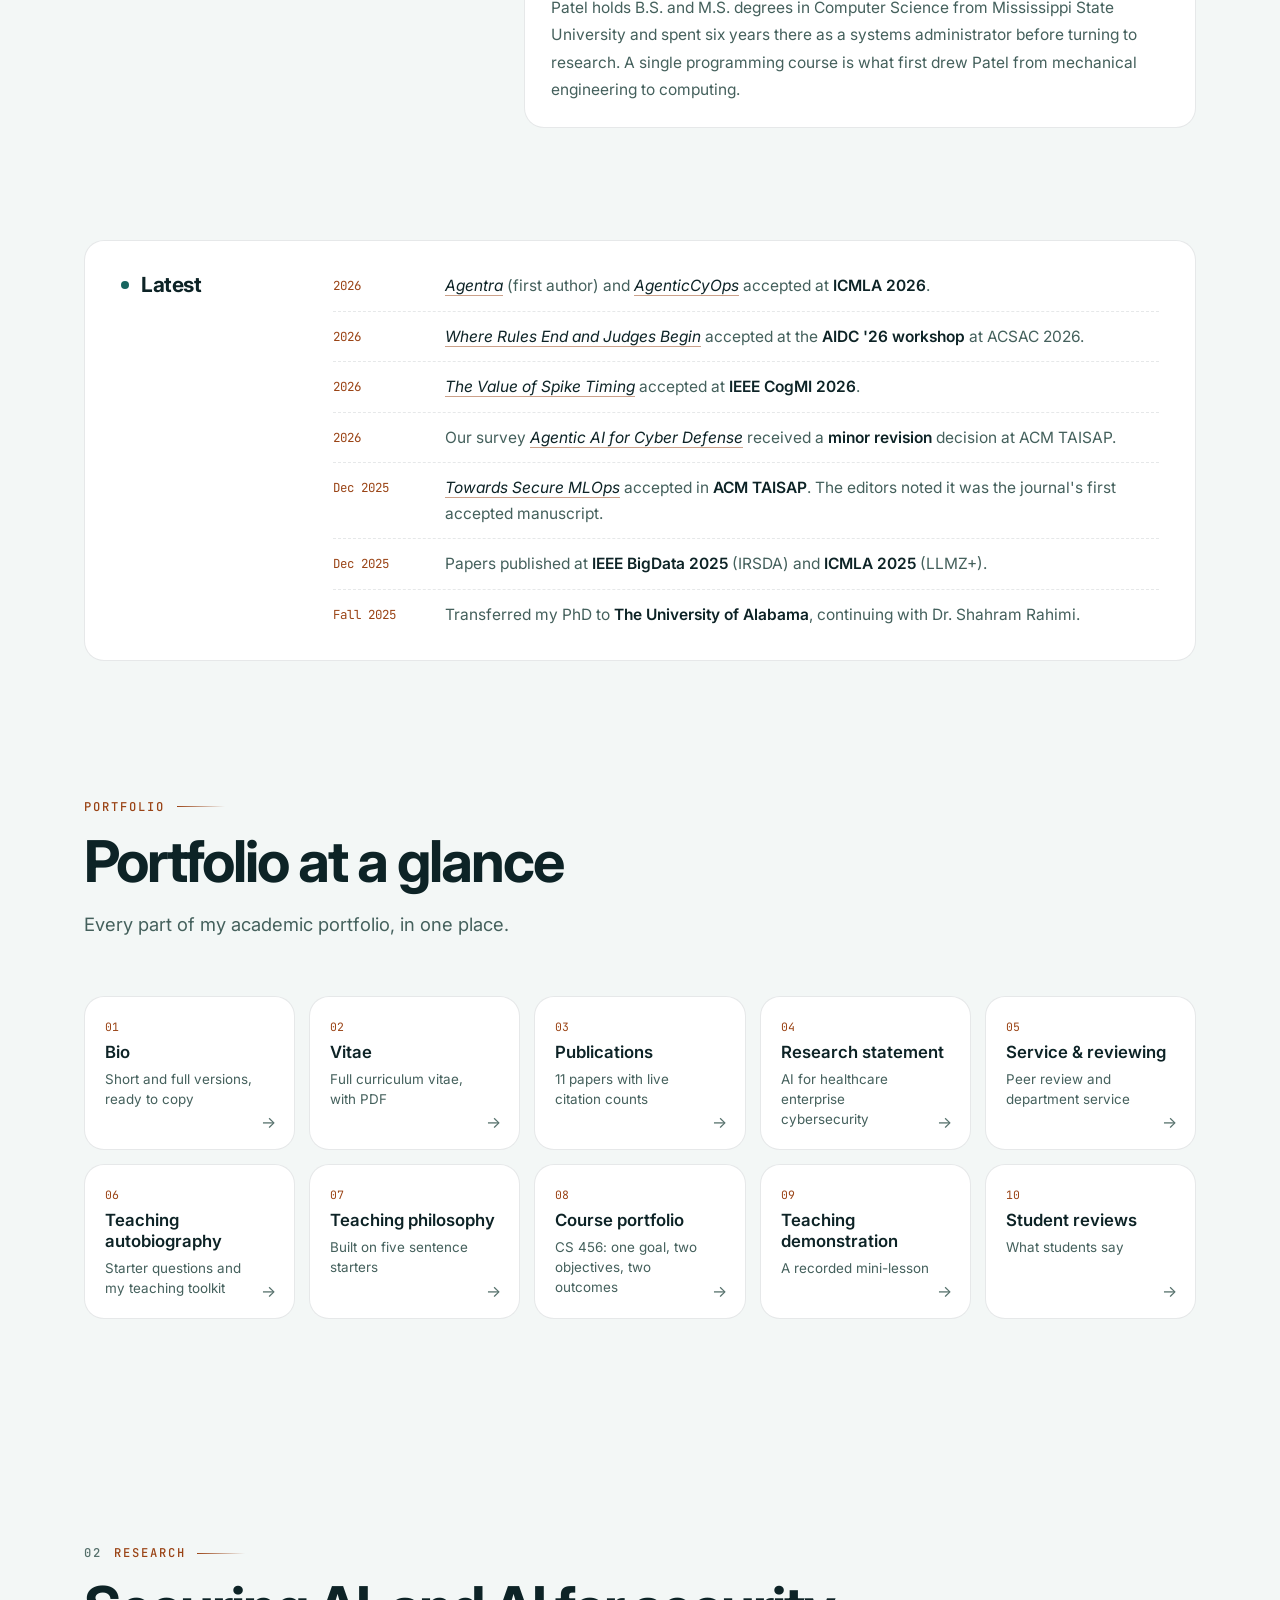
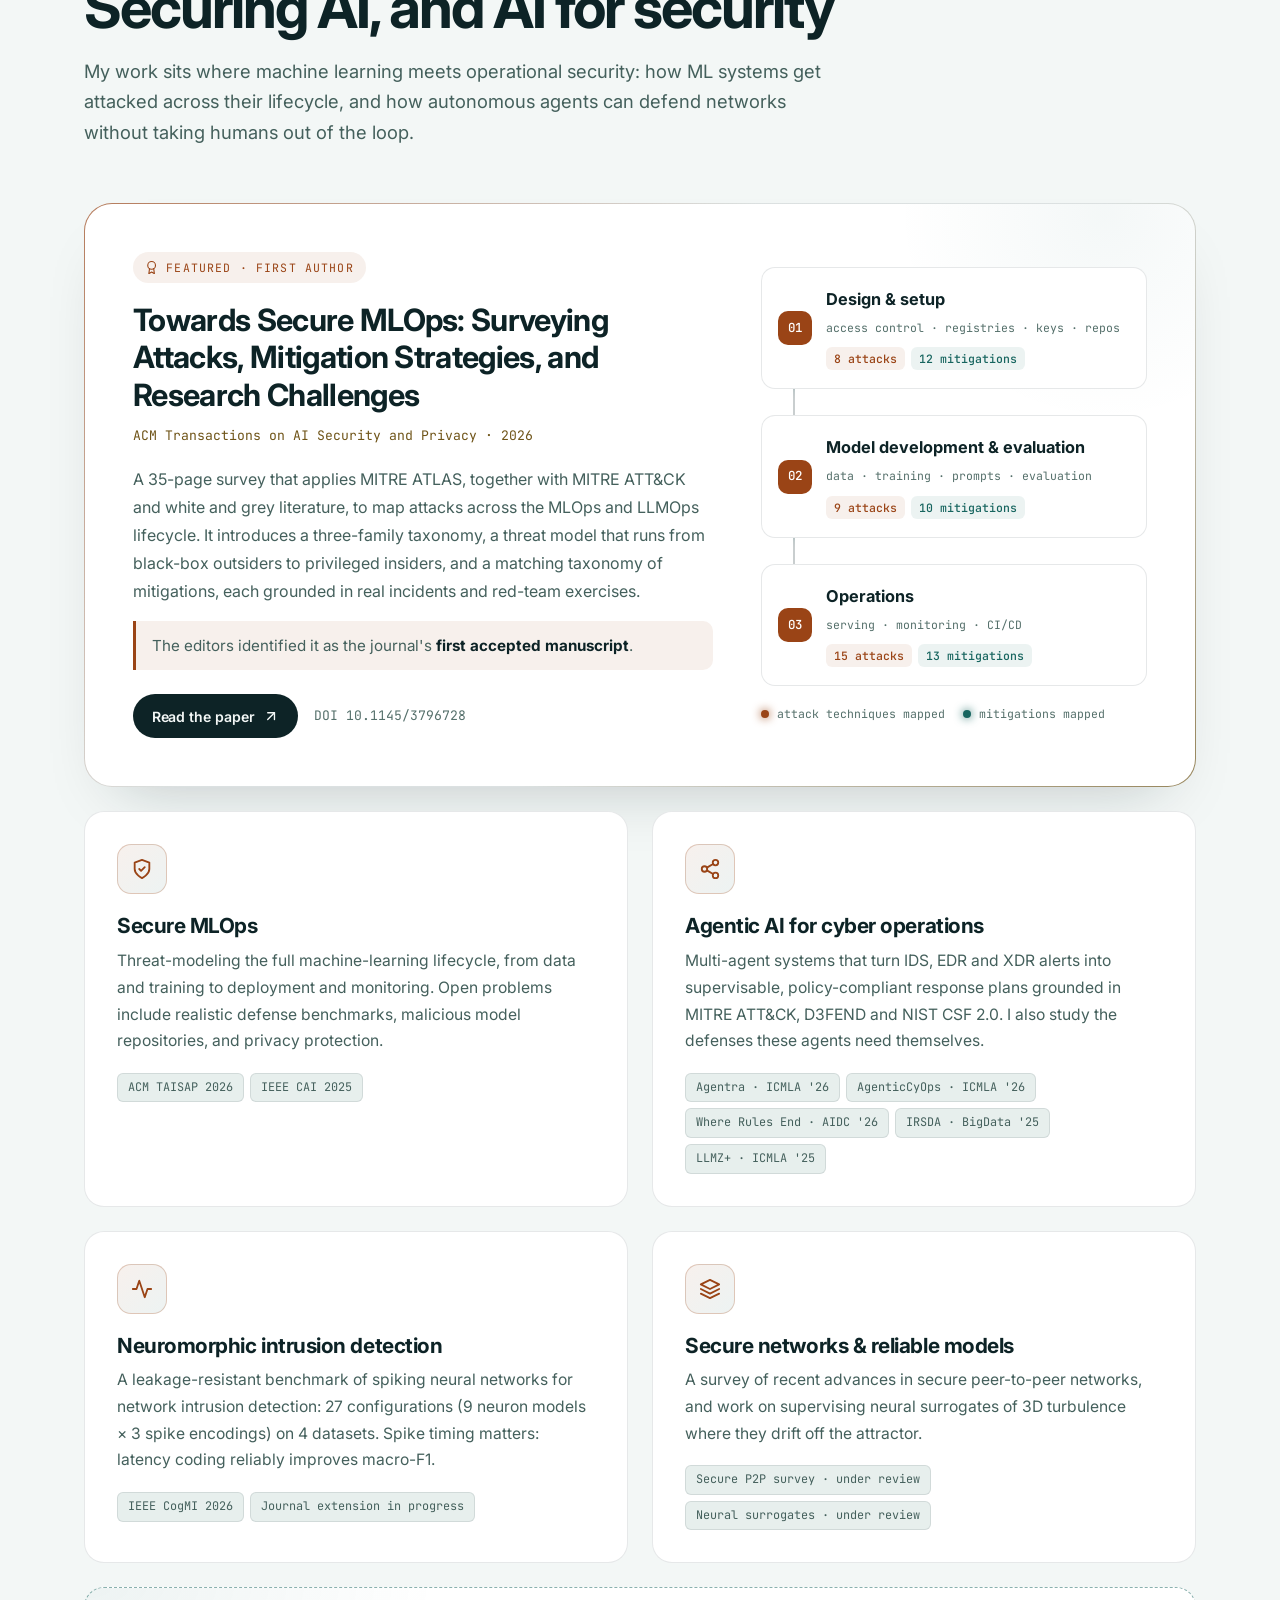
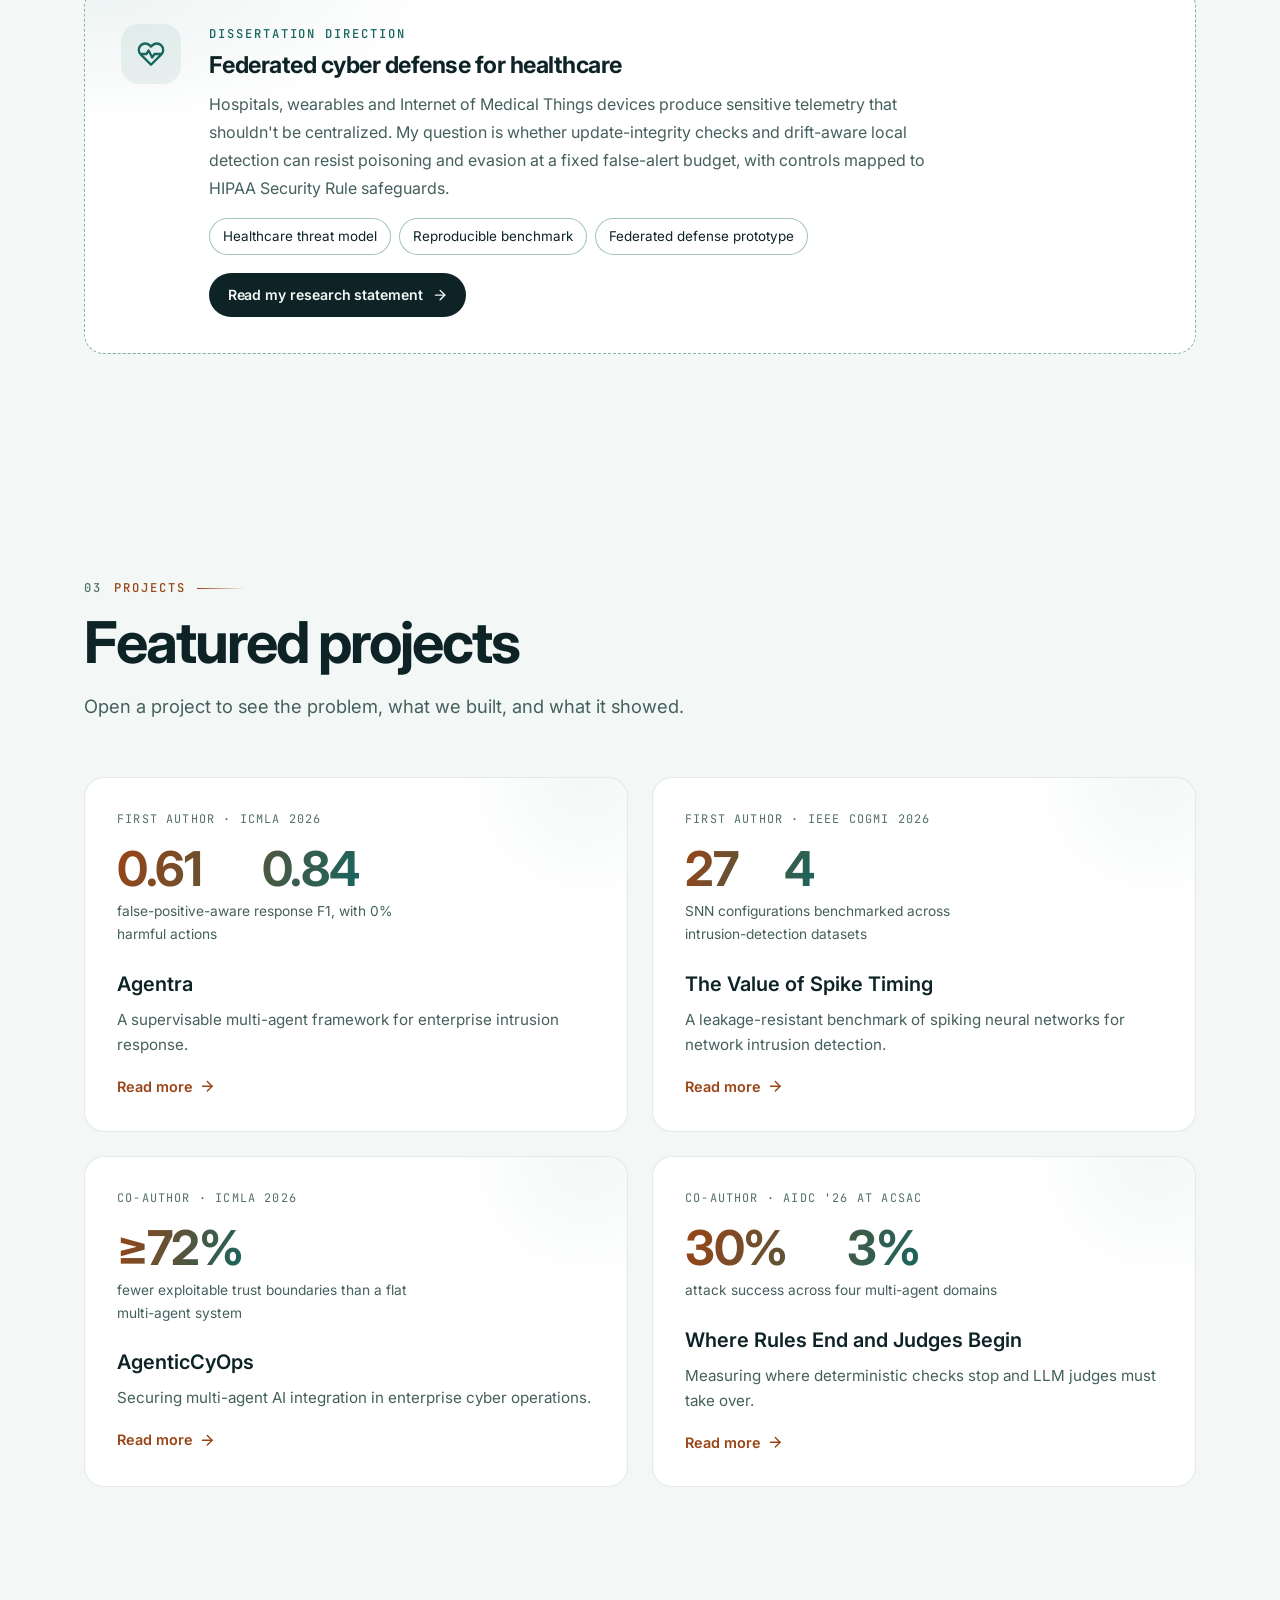
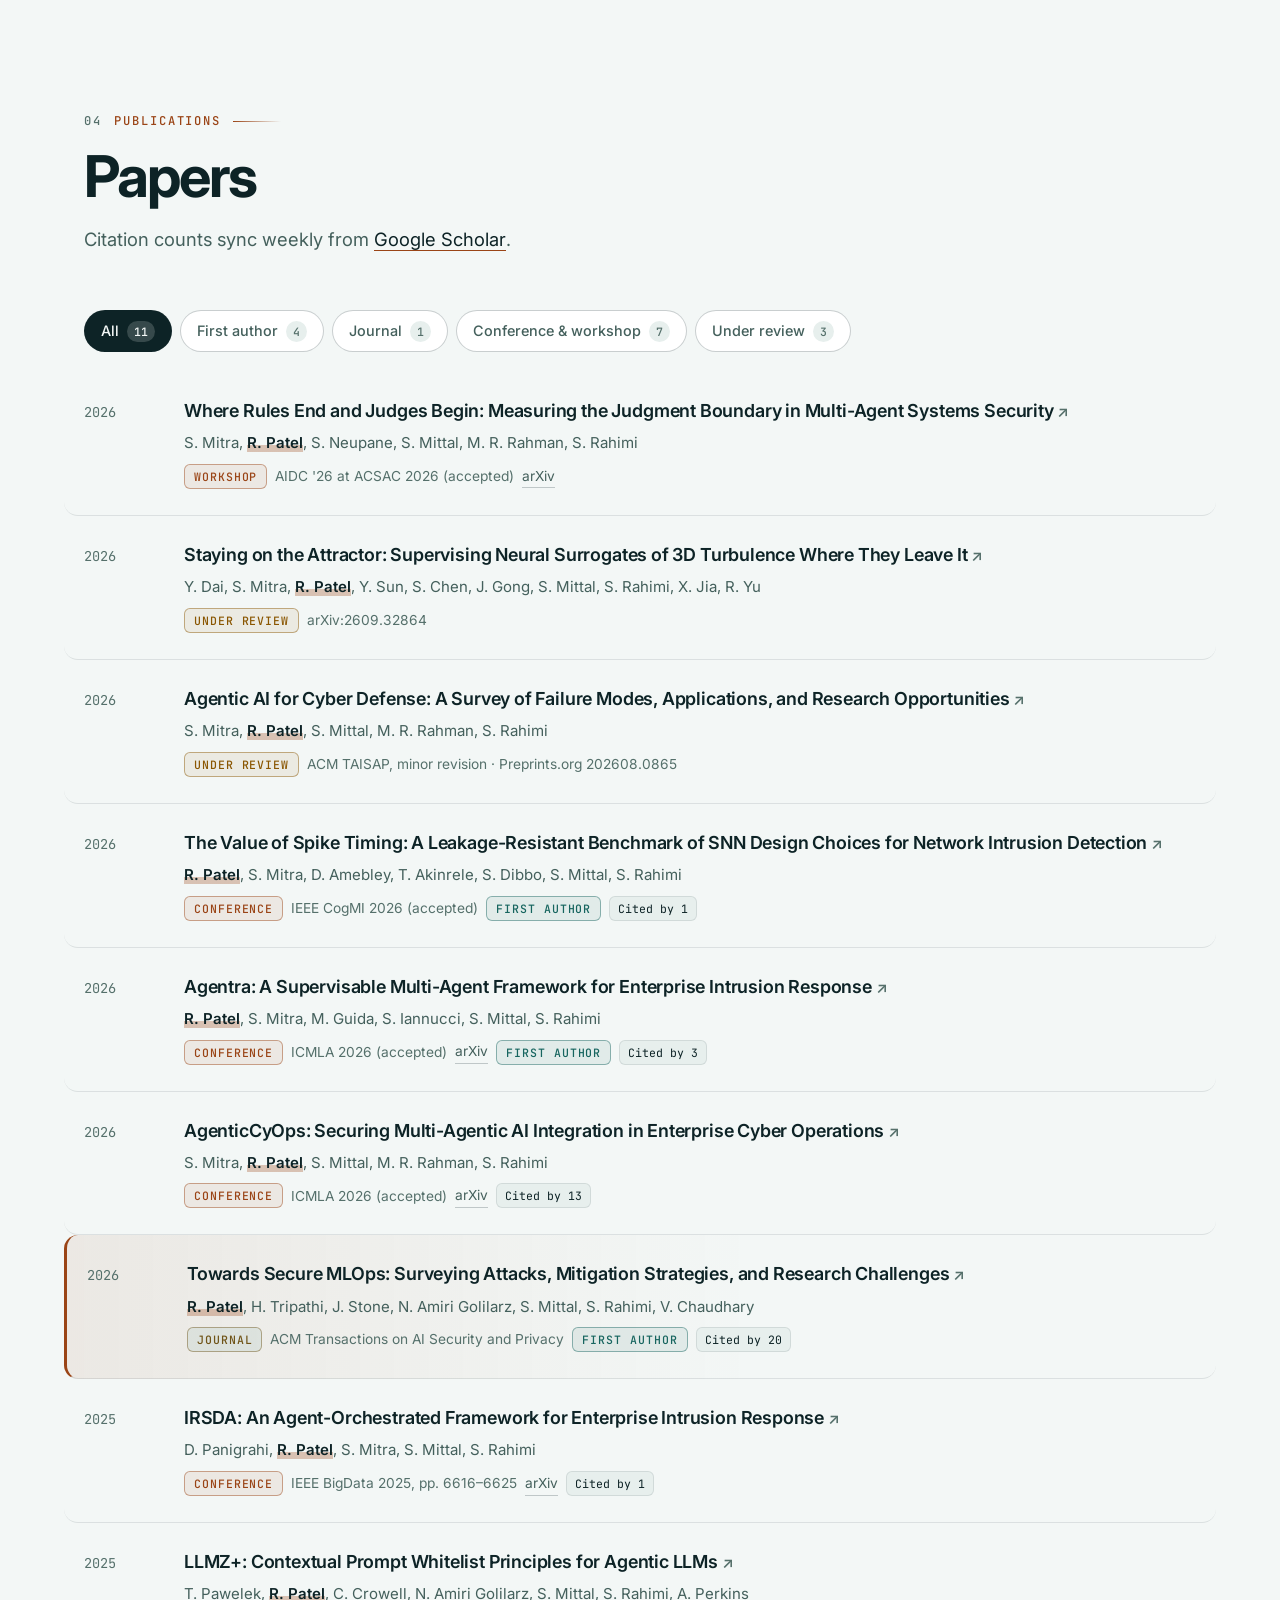
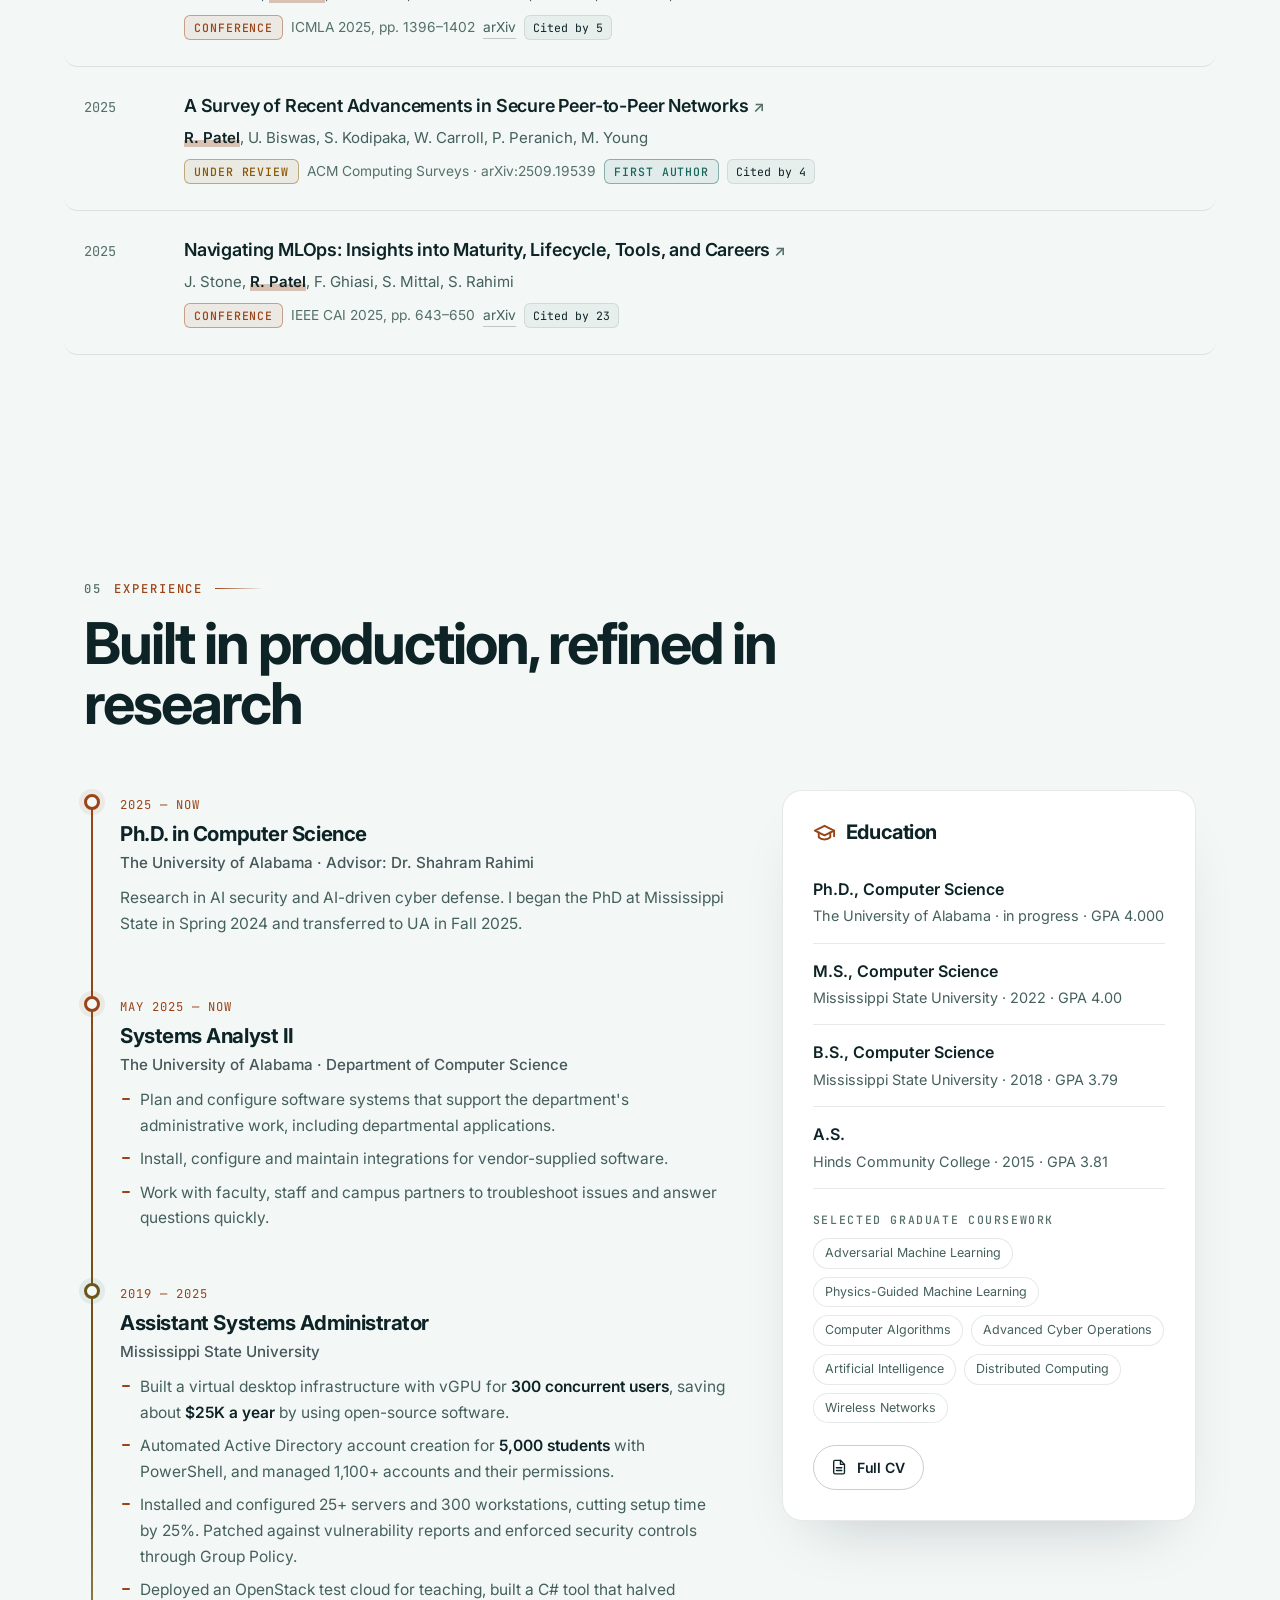
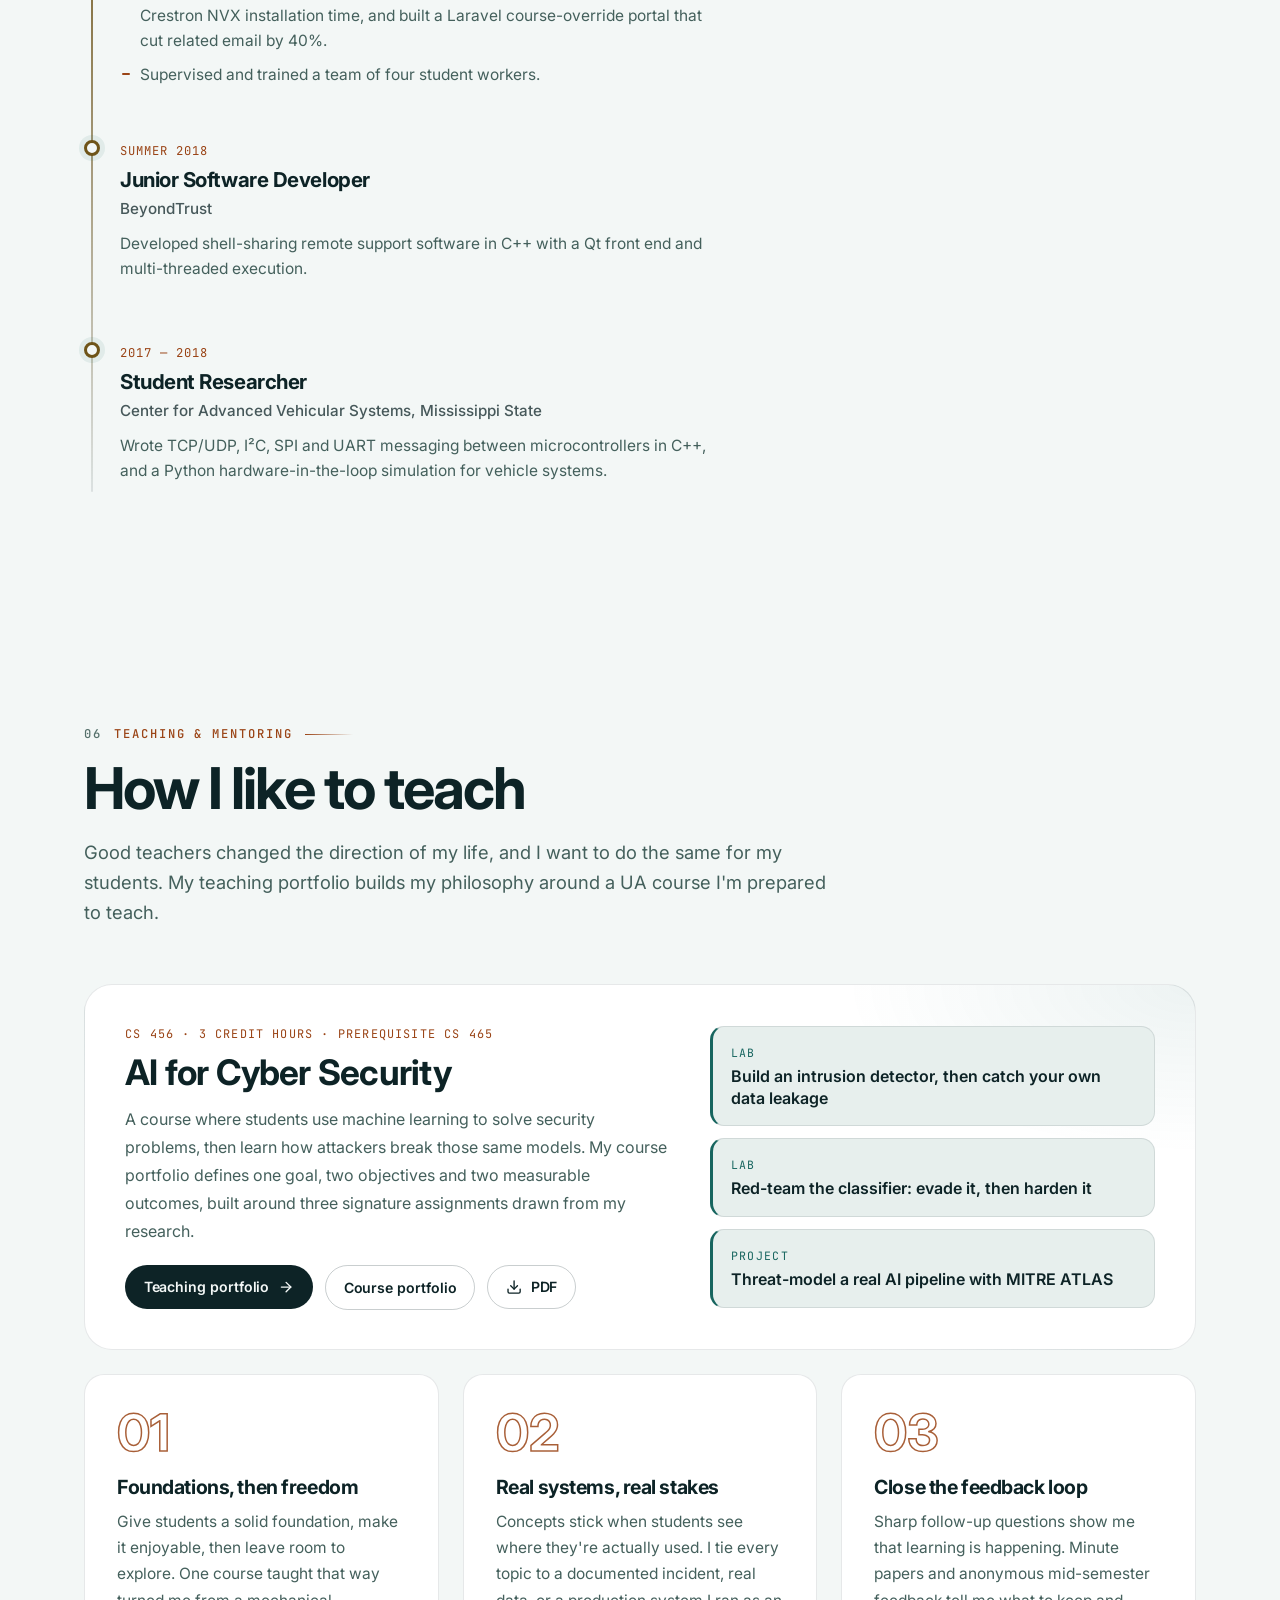
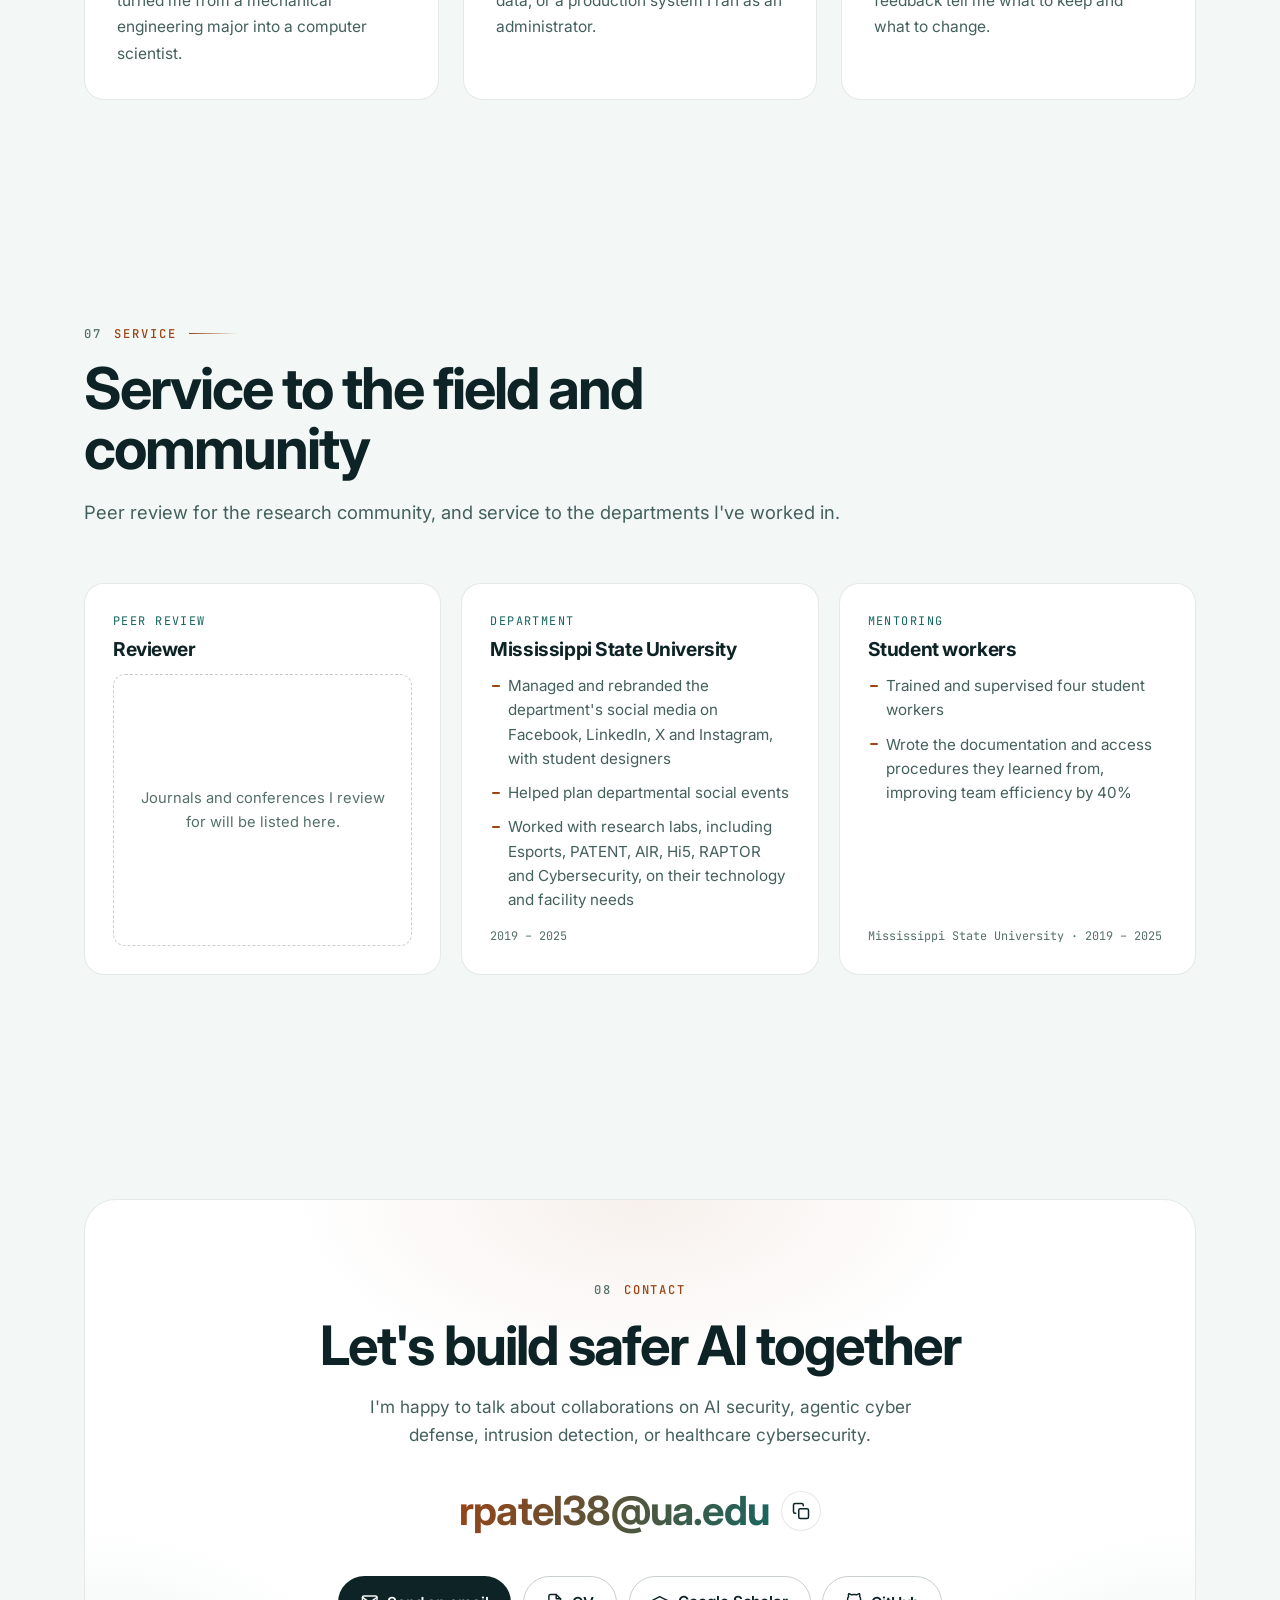
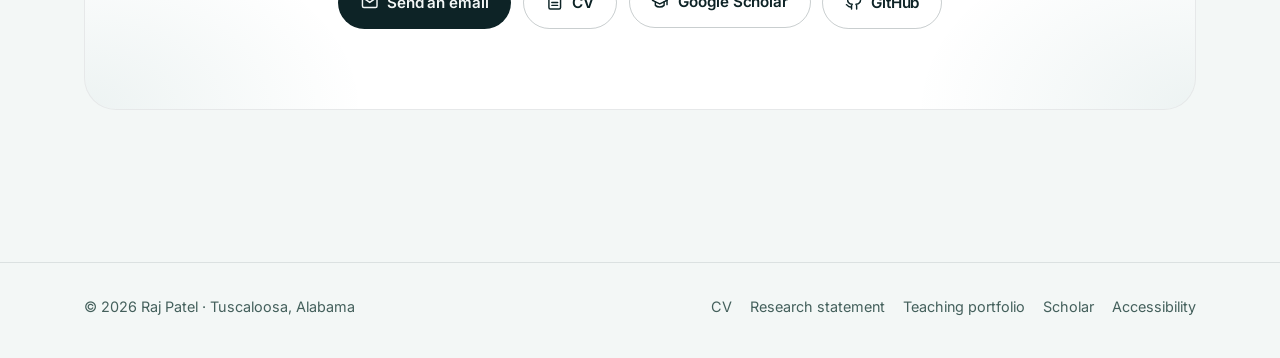
==== commit 6067fa4a: "Adding new visual site to my page" ====
--- a/index.html
+++ b/index.html
@@ -1,12 +1,12 @@
 <!DOCTYPE html>
-<html lang="en" data-theme="light">
+<html lang="en" data-theme="dark">
 <head>
   <meta charset="utf-8">
   <meta name="viewport" content="width=device-width, initial-scale=1">
   <title>Raj Patel · AI Security & Cyber Defense Researcher</title>
   <meta name="description" content="Raj Patel is a Computer Science PhD student at The University of Alabama researching secure MLOps, agentic AI for cyber defense, and AI-driven intrusion detection and response.">
   <meta name="author" content="Raj Patel">
-  <meta name="theme-color" content="#f5f0e6">
+  <meta name="theme-color" content="#051416">
   <link rel="canonical" href="https://rajpatel-ua.github.io/">
 
   <meta property="og:type" content="profile">
@@ -17,17 +17,18 @@
   <meta name="twitter:card" content="summary">
 
   <link rel="icon" href="assets/img/favicon.svg" type="image/svg+xml">
+  <link rel="preload" as="image" type="image/avif" imagesrcset="assets/img/raj-cutout-640.avif 640w, assets/img/raj-cutout-1000.avif 1000w, assets/img/raj-cutout-1400.avif 1400w" imagesizes="(max-width: 1199px) 40vh, 51vh" fetchpriority="high">
 
   <link rel="preconnect" href="https://fonts.googleapis.com">
   <link rel="preconnect" href="https://fonts.gstatic.com" crossorigin>
-  <link href="https://fonts.googleapis.com/css2?family=Inter:wght@400;500;600&family=JetBrains+Mono:wght@400;500&family=Fraunces:ital,opsz,wght@0,9..144,400..700;1,9..144,400..700&display=swap" rel="stylesheet">
-  <link rel="stylesheet" href="assets/css/style.css">
+  <link href="https://fonts.googleapis.com/css2?family=Inter:wght@400;500;600;700;800&family=JetBrains+Mono:wght@400;500&display=swap" rel="stylesheet">
+  <link rel="stylesheet" href="assets/css/style.css?v=20261029e">
 
   <script>
     // Apply saved theme before first paint to avoid a flash.
     (function () {
       var t = localStorage.getItem('theme');
-      if (!t) t = window.matchMedia('(prefers-color-scheme: dark)').matches ? 'dark' : 'light';
+      if (!t) t = window.matchMedia('(prefers-color-scheme: light)').matches ? 'light' : 'dark';
       document.documentElement.setAttribute('data-theme', t);
       document.documentElement.classList.add('js');
       if (localStorage.getItem('motion') === 'paused') document.documentElement.classList.add('motion-paused');
@@ -127,22 +128,26 @@
 
   <main id="main">
     <!-- ===================== HERO ===================== -->
-    <section class="hero" id="top">
-      <div class="hero__glow" aria-hidden="true"></div>
-
-      <div class="container hero__grid">
-        <div class="hero__text">
-          <p class="hero__eyebrow reveal">PhD Student · Computer Science · The University of Alabama</p>
-
-          <h1 class="hero__title reveal">
-            Hi, I'm<br><em class="hero__name">Raj Patel.</em>
-          </h1>
-
-          <p class="hero__lead reveal">
-            I make AI systems harder to attack, and I build AI that helps defend the enterprise.
-          </p>
-
-          <div class="hero__ctas reveal">
+    <section class="hero hero--scene" id="top" aria-labelledby="hero-name">
+      <div class="hero__sticky">
+        <div class="hero__backdrop" aria-hidden="true"></div>
+
+        <div class="hero__layer hero__layer--name">
+          <h1 class="hero__bigname" id="hero-name">Raj Patel</h1>
+        </div>
+
+        <div class="hero__layer hero__layer--subject">
+          <picture class="hero__subject">
+            <source type="image/avif" srcset="assets/img/raj-cutout-640.avif 640w, assets/img/raj-cutout-1000.avif 1000w, assets/img/raj-cutout-1400.avif 1400w" sizes="(max-width: 1199px) 40vh, 51vh">
+            <img src="assets/img/raj-cutout-1000.webp" srcset="assets/img/raj-cutout-640.webp 640w, assets/img/raj-cutout-1000.webp 1000w, assets/img/raj-cutout-1400.webp 1400w" sizes="(max-width: 1199px) 40vh, 51vh" width="1399" height="2271" alt="Raj Patel in a burgundy suit, smiling" fetchpriority="high">
+          </picture>
+        </div>
+
+        <div class="container hero__content">
+          <div class="hero__intro">
+            <p class="hero__eyebrow">PhD Student · Computer Science · The University of Alabama</p>
+            <p class="hero__lead">I make AI systems harder to attack, and I build AI that helps defend the enterprise.</p>
+            <div class="hero__ctas">
             <a href="#research" class="btn btn--primary">
               Explore my research
               <svg aria-hidden="true" focusable="false" class="icon"><use href="#i-down"/></svg>
@@ -160,38 +165,21 @@
             <a href="https://github.com/rajpatel-UA" class="btn btn--icon" target="_blank" rel="noopener" aria-label="GitHub profile">
               <svg aria-hidden="true" focusable="false" class="icon"><use href="#i-github"/></svg>
             </a>
-          </div>
-
-          <dl class="stats reveal">
+            </div>
+          </div>
+          <div class="hero__aside">
+            <dl class="stats">
             <div class="stat"><dt>Publications</dt><dd data-count="11" data-scholar="publications">11</dd></div>
             <div class="stat"><dt>First-author</dt><dd data-count="4">4</dd></div>
             <div class="stat"><dt>Citations</dt><dd data-count="70" data-scholar="citations">70</dd></div>
             <div class="stat"><dt>h-index</dt><dd data-count="4" data-scholar="h_index">4</dd></div>
           </dl>
-          <p class="stats__note reveal" id="scholar-note">Synced weekly from Google Scholar</p>
-        </div>
-
-        <div class="hero__visual reveal">
-          <figure class="portrait">
-            <div class="portrait__stage">
-              <div class="portrait__block" aria-hidden="true"></div>
-              <div class="portrait__frame">
-                <img src="assets/img/raj-patel.jpg" alt="Portrait of Raj Patel in a burgundy suit, smiling" width="956" height="1400" fetchpriority="high">
-              </div>
-              <svg class="portrait__seal" viewBox="0 0 136 136" aria-hidden="true" focusable="false">
-                <defs><path id="seal-path" d="M68,68 m-50,0 a50,50 0 1,1 100,0 a50,50 0 1,1 -100,0"/></defs>
-                <g class="seal__ring"><text class="seal__text"><textPath href="#seal-path" textLength="312" lengthAdjust="spacing">AI SECURITY · CYBER DEFENSE · SECURE MLOPS · </textPath></text></g>
-                <text class="seal__mono" x="68" y="77" text-anchor="middle">RP</text>
-              </svg>
-            </div>
-            <figcaption class="portrait__caption"><b>Fig. 1</b> · Raj Patel, Tuscaloosa, Alabama</figcaption>
-          </figure>
-        </div>
-      </div>
-
-      <a href="#about" class="scroll-cue" aria-label="Scroll to About">
-        <span></span>
-      </a>
+            <p class="stats__note" id="scholar-note">Synced weekly from Google Scholar</p>
+          </div>
+        </div>
+
+        <div class="hero__veil" aria-hidden="true"></div>
+      </div>
     </section>
 
     <!-- ===================== ABOUT ===================== -->
@@ -913,6 +901,6 @@
 
   <div class="toast" id="toast" aria-hidden="true"></div>
 
-  <script src="assets/js/main.js" defer></script>
+  <script src="assets/js/main.js?v=20261029e" defer></script>
 </body>
 </html>
--- a/assets/css/style.css
+++ b/assets/css/style.css
@@ -1,81 +1,87 @@
 /* ==========================================================================
-   Raj Patel · personal site · "Scholar's Edition"
-   Warm paper and ink, UA crimson accent, antique-gold rules, Fraunces serif headings.
-   Every text color meets WCAG 2.2 AA (4.5:1) on every surface in both themes.
+   Raj Patel · personal site · "Deep Teal & Copper"
+   Deep teal (the complement of the burgundy suit) with copper accents.
+   System fonts (SF Pro on Apple devices, Inter elsewhere). Every text color meets
+   WCAG 2.2 AA (4.5:1) on every surface in both themes.
    ========================================================================== */
 
 :root {
-  --font-display: "Fraunces", Georgia, "Times New Roman", serif;
-  --font-body: "Inter", system-ui, -apple-system, "Segoe UI", Roboto, sans-serif;
-  --font-mono: "JetBrains Mono", ui-monospace, SFMono-Regular, Menlo, monospace;
-
-  --radius-sm: 8px;
-  --radius: 12px;
-  --radius-lg: 18px;
-  --nav-h: 68px;
-  --ease: cubic-bezier(.2, .7, .2, 1);
+  --font-display: -apple-system, BlinkMacSystemFont, "SF Pro Display", "Inter", "Segoe UI", Roboto, sans-serif;
+  --font-body: -apple-system, BlinkMacSystemFont, "SF Pro Text", "Inter", "Segoe UI", Roboto, sans-serif;
+  --font-mono: ui-monospace, "SF Mono", "JetBrains Mono", SFMono-Regular, Menlo, monospace;
+
+  --radius-sm: 10px;
+  --radius: 20px;
+  --radius-lg: 28px;
+  --nav-h: 64px;
+  --ease: cubic-bezier(.25, .1, .25, 1);
+  --ease-out: cubic-bezier(.16, 1, .3, 1);
+}
+
+[data-theme="dark"] {
+  --bg: #051416;
+  --bg-2: #081c1f;
+  --surface: rgba(255, 255, 255, .045);
+  --surface-solid: #0b2124;
+  --surface-hover: rgba(255, 255, 255, .075);
+  --border: rgba(255, 255, 255, .09);
+  --border-strong: rgba(255, 255, 255, .18);
+  --text: #eef6f4;
+  --muted: #a7c0bb;
+  --faint: #8aa6a1;
+  --accent: #f0a57a;
+  --accent-deep: #d9875a;
+  --accent-2: #e6cf9a;
+  --accent-3: #f0a57a;
+  --signal: #7fd8c4;
+  --fill: #f0a57a;
+  --on-fill: #1c0f07;
+  --block: #a8552b;
+  --accent-soft: rgba(240, 165, 122, .12);
+  --plum-soft: rgba(127, 216, 196, .1);
+  --signal-soft: rgba(127, 216, 196, .1);
+  --glow-1: rgba(20, 130, 128, .5);
+  --glow-2: rgba(240, 165, 122, .15);
+  --hero-top: #06191b;
+  --name-grad: linear-gradient(180deg, #ffe2cc 0%, #f0a57a 45%, #2a8c86 100%);
+  --shadow: 0 30px 60px -30px rgba(0, 0, 0, .7);
+  --nav-bg: rgba(5, 20, 22, .72);
+  color-scheme: dark;
 }
 
 [data-theme="light"] {
-  --bg: #f5f0e6;
-  --bg-2: #ece5d7;
-  --surface: #faf6ee;
-  --surface-solid: #fffdf8;
-  --surface-hover: #fffdf8;
-  --border: #ddd2c0;
-  --border-strong: #b8aa94;
-  --text: #1b1712;
-  --muted: #574e45;
-  --faint: #6b6157;
-  --accent: #9e1b32;
-  --accent-deep: #7d1527;
-  --accent-2: #7a5a1c;
-  --accent-3: #9e1b32;
-  --signal: #2e6a4f;
-  --gold: #b08a4a;
-  --block: #9e1b32;
-  --fill: #1b1712;
-  --on-fill: #fffdf8;
-  --accent-soft: rgba(158, 27, 50, .08);
-  --plum-soft: rgba(176, 138, 74, .12);
-  --signal-soft: rgba(46, 106, 79, .08);
-  --shadow: 0 18px 40px -26px rgba(60, 40, 20, .38);
-  --nav-bg: rgba(245, 240, 230, .9);
-  --grain: url("data:image/svg+xml;utf8,<svg xmlns='http://www.w3.org/2000/svg' width='180' height='180'><filter id='n'><feTurbulence type='fractalNoise' baseFrequency='.85' numOctaves='2' stitchTiles='stitch'/><feColorMatrix values='0 0 0 0 .32 0 0 0 0 .22 0 0 0 0 .12 0 0 0 .07 0'/></filter><rect width='100%25' height='100%25' filter='url(%23n)'/></svg>");
+  --bg: #f3f7f6;
+  --bg-2: #e7efed;
+  --surface: #ffffff;
+  --surface-solid: #ffffff;
+  --surface-hover: #ffffff;
+  --border: rgba(13, 35, 38, .1);
+  --border-strong: rgba(13, 35, 38, .22);
+  --text: #0d2326;
+  --muted: #44605c;
+  --faint: #55706b;
+  --accent: #9a4416;
+  --accent-deep: #7f3711;
+  --accent-2: #6f5418;
+  --accent-3: #9a4416;
+  --signal: #17655f;
+  --fill: #0d2326;
+  --on-fill: #f3f7f6;
+  --block: #9a4416;
+  --accent-soft: rgba(154, 68, 22, .08);
+  --plum-soft: rgba(23, 101, 95, .08);
+  --signal-soft: rgba(23, 101, 95, .08);
+  --glow-1: rgba(42, 140, 134, .26);
+  --glow-2: rgba(240, 165, 122, .3);
+  --hero-top: #e3eeec;
+  --name-grad: linear-gradient(180deg, #0d2326 0%, #17655f 55%, #b4622f 100%);
+  --shadow: 0 30px 60px -34px rgba(13, 35, 38, .25);
+  --nav-bg: rgba(243, 247, 246, .78);
   color-scheme: light;
 }
 
-[data-theme="dark"] {
-  --bg: #141210;
-  --bg-2: #1c1916;
-  --surface: #1a1714;
-  --surface-solid: #201c18;
-  --surface-hover: #241f1a;
-  --border: #3a332b;
-  --border-strong: #5c5146;
-  --text: #f1e9da;
-  --muted: #cbbfab;
-  --faint: #a39785;
-  --accent: #f0646f;
-  --accent-deep: #d24c5b;
-  --accent-2: #dcb771;
-  --accent-3: #f0646f;
-  --signal: #8ccfa9;
-  --gold: #b8955a;
-  --block: #9e1b32;
-  --fill: #f1e9da;
-  --on-fill: #141210;
-  --accent-soft: rgba(240, 100, 111, .12);
-  --plum-soft: rgba(220, 183, 113, .08);
-  --signal-soft: rgba(140, 207, 169, .1);
-  --shadow: 0 20px 50px -24px rgba(0, 0, 0, .6);
-  --nav-bg: rgba(20, 18, 16, .9);
-  --grain: url("data:image/svg+xml;utf8,<svg xmlns='http://www.w3.org/2000/svg' width='180' height='180'><filter id='n'><feTurbulence type='fractalNoise' baseFrequency='.85' numOctaves='2' stitchTiles='stitch'/><feColorMatrix values='0 0 0 0 1 0 0 0 0 .95 0 0 0 0 .88 0 0 0 .035 0'/></filter><rect width='100%25' height='100%25' filter='url(%23n)'/></svg>");
-  color-scheme: dark;
-}
-
 :root {
-  --grad: linear-gradient(120deg, var(--accent) 0%, var(--accent-deep) 100%);
+  --grad: linear-gradient(110deg, var(--accent) 0%, var(--signal) 100%);
   --grad-fill: linear-gradient(var(--fill), var(--fill));
 }
 
@@ -770,7 +776,7 @@
   color: var(--accent-2);
   margin-bottom: 18px;
 }
-[data-theme="dark"] .spotlight__venue { color: #d98ae8; }
+
 .spotlight__text > p:not([class]) { color: var(--muted); line-height: 1.75; }
 .spotlight__note {
   padding: 12px 16px;
@@ -1064,7 +1070,7 @@
   border: 1px solid;
 }
 .badge--journal { color: var(--accent-2); border-color: color-mix(in srgb, var(--accent-2) 45%, transparent); background: var(--plum-soft); }
-[data-theme="dark"] .badge--journal { color: #d98ae8; }
+
 .badge--conf { color: var(--accent); border-color: color-mix(in srgb, var(--accent) 45%, transparent); background: var(--accent-soft); }
 .badge--preprint { color: var(--muted); border-color: var(--border-strong); background: var(--surface); }
 .badge--first { color: var(--signal); border-color: color-mix(in srgb, var(--signal) 45%, transparent); background: var(--signal-soft); }
@@ -1360,7 +1366,7 @@
 /* ==========================================================================
    Additions: survey counts, projects + dialogs, course card, live Scholar data
    ========================================================================== */
-[data-theme="dark"] { --warn: #e8b95a; --warn-soft: rgba(232, 185, 90, .12); }
+[data-theme="dark"] { --warn: #f2c063; --warn-soft: rgba(242, 192, 99, .12); }
 [data-theme="light"] { --warn: #8a5600; --warn-soft: rgba(138, 86, 0, .08); }
 
 .pipeline__counts { display: flex; flex-wrap: wrap; gap: 6px; margin-top: 8px; }
@@ -1728,118 +1734,210 @@
 
 
 /* ==========================================================================
-   Scholar's Edition: typography, controls and the hero portrait
+   Type, controls, hero scene and scroll-linked motion
    ========================================================================== */
-body { background-color: var(--bg); background-image: var(--grain); }
-
-h1, h2, h3, h4 { font-optical-sizing: auto; letter-spacing: -.012em; }
-.section__head h2, .contact h2 { font-weight: 500; letter-spacing: -.02em; }
+body { -webkit-font-smoothing: antialiased; -moz-osx-font-smoothing: grayscale; }
+h1, h2, h3, h4 { letter-spacing: -.022em; }
+.section__head h2 { font-weight: 700; letter-spacing: -.035em; font-size: clamp(2.2rem, 4.6vw, 3.6rem); line-height: 1.05; }
+.section__sub { font-size: 1.15rem; }
+.contact h2 { font-weight: 700; letter-spacing: -.035em; }
+
+/* Gradient headline accents, like Apple's product pages */
 .grad-text {
-  background: none;
-  -webkit-background-clip: border-box;
-  background-clip: border-box;
-  color: var(--accent);
-  font-style: italic;
+  background: var(--grad);
+  -webkit-background-clip: text;
+  background-clip: text;
+  color: transparent;
   animation: none;
 }
-.project__metric, .contact__address { font-weight: 500; }
-.contact__address { font-style: italic; }
-
-.skip-link { background: var(--fill); color: var(--on-fill); }
-
-/* Brand: serif wordmark */
-.brand { font-family: var(--font-display); font-weight: 600; font-size: 1.35rem; letter-spacing: -.01em; }
-.brand i { color: var(--accent); }
+
+/* Brand: wordmark */
+.brand { font-family: var(--font-display); font-weight: 600; font-size: 1.12rem; letter-spacing: -.01em; }
+.brand i { font-style: normal; color: var(--accent); }
 .brand__mark { display: none; }
 
-/* Nav: underline the active link instead of a pill */
+/* Nav: thin glass bar, lighter blur for smooth scrolling */
+.nav { height: var(--nav-h); }
+.nav.is-scrolled { backdrop-filter: saturate(180%) blur(12px); -webkit-backdrop-filter: saturate(180%) blur(12px); }
+.nav__links a { font-size: .88rem; }
 .nav__links a.is-active { background: none; color: var(--text); box-shadow: inset 0 -2px 0 var(--accent); border-radius: 0; }
-.nav__links .nav__cta { border-color: var(--text); }
-
-/* Buttons: ink fill, crimson on hover */
+
+/* Buttons: Apple-style pills */
+.btn { font-weight: 600; letter-spacing: -.005em; transition: transform .35s var(--ease-out), background-color .25s, border-color .25s, color .25s; }
 .btn--primary { background: var(--fill); color: var(--on-fill); box-shadow: none; }
-.btn--primary:hover { background: var(--accent); color: var(--on-fill); box-shadow: none; }
-.btn--ghost { background: transparent; border-color: var(--text); }
+.btn--primary:hover { background: color-mix(in srgb, var(--fill) 88%, #fff); color: var(--on-fill); box-shadow: none; }
+.btn--ghost { background: transparent; border-color: var(--border-strong); }
 .btn--ghost:hover { border-color: var(--accent); color: var(--accent); }
 .filter.is-active { background: var(--fill); color: var(--on-fill); box-shadow: none; }
 .filter.is-active span { background: color-mix(in srgb, var(--on-fill) 18%, transparent); color: var(--on-fill); }
-.pipeline__num { background: var(--accent); color: var(--on-fill); }
-.badge, .tags li, .theme__papers li, .pub__cites { border-radius: 4px; }
-
-/* Hero */
-.hero__glow { background: radial-gradient(560px 460px at 76% 46%, var(--plum-soft), transparent 70%); }
+.pipeline__num { background: var(--block); color: #fff; }
+.spotlight__venue { color: var(--accent-2); }
+.skip-link { background: var(--fill); color: var(--on-fill); }
+
+/* Calmer surfaces: hairline borders, no heavy glows */
+.spotlight::before, .project::before { opacity: .6; }
+.project__metric { background: var(--grad); -webkit-background-clip: text; background-clip: text; color: transparent; }
+
+/* ---------- Hero: your photo is the backdrop ---------- */
+.hero {
+  position: relative;
+  display: block;
+  min-height: 0;
+  padding: 0;
+  overflow: clip;
+}
+.hero__sticky {
+  position: relative;
+  height: 100vh;
+  height: 100svh;
+  min-height: 640px;
+  overflow: hidden;
+  isolation: isolate;
+}
+.hero__backdrop {
+  position: absolute;
+  inset: 0;
+  z-index: -1;
+  background:
+    radial-gradient(38% 55% at 50% 62%, var(--glow-1), transparent 72%),
+    radial-gradient(28% 36% at 74% 28%, var(--glow-2), transparent 70%),
+    radial-gradient(26% 30% at 24% 34%, var(--glow-2), transparent 70%),
+    linear-gradient(180deg, var(--hero-top) 0%, var(--bg) 88%);
+}
+.hero__layer {
+  position: absolute;
+  inset: 0;
+  pointer-events: none;
+  will-change: transform, opacity;
+}
+.hero__layer--name { z-index: 0; display: flex; justify-content: center; align-items: flex-start; padding-top: calc(var(--nav-h) + 3.5vh); }
+.hero__layer--subject { z-index: 1; display: flex; justify-content: center; align-items: flex-end; }
+.hero__bigname {
+  margin: 0;
+  font-family: var(--font-display);
+  font-weight: 800;
+  font-size: clamp(4rem, 17vw, 16.5rem);
+  line-height: .9;
+  letter-spacing: -.055em;
+  white-space: nowrap;
+  background: var(--name-grad);
+  -webkit-background-clip: text;
+  background-clip: text;
+  color: transparent;
+  animation: heroNameIn 1.4s var(--ease-out) both;
+}
+.hero__subject {
+  display: block;
+  height: min(82vh, 780px);
+  aspect-ratio: 1399 / 2271;
+  -webkit-mask-image: linear-gradient(to bottom, #000 76%, transparent 99%);
+  mask-image: linear-gradient(to bottom, #000 76%, transparent 99%);
+  animation: heroSubjectIn 1.4s .12s var(--ease-out) both;
+}
+.hero__subject img { display: block; width: 100%; height: 100%; object-fit: contain; object-position: bottom; }
+.hero__veil { position: absolute; inset: 0; z-index: 3; background: var(--bg); opacity: 0; pointer-events: none; will-change: opacity; }
+
+.hero__content {
+  position: absolute;
+  left: 0;
+  right: 0;
+  bottom: 0;
+  z-index: 2;
+  display: grid;
+  grid-template-columns: minmax(0, 316px) 1fr minmax(0, 280px);
+  align-items: end;
+  gap: 24px;
+  padding-bottom: 7vh;
+  will-change: transform, opacity;
+}
+.hero__intro, .hero__aside { animation: heroFadeUp 1s .45s var(--ease-out) both; }
+.hero__aside { grid-column: 3; }
+.hero__content:focus-within { opacity: 1 !important; transform: none !important; }
 .hero__eyebrow {
-  display: flex;
-  align-items: center;
-  gap: 14px;
-  margin-bottom: 26px;
+  margin-bottom: 14px;
   font-family: var(--font-mono);
   font-size: .74rem;
-  letter-spacing: .1em;
+  letter-spacing: .08em;
   text-transform: uppercase;
   color: var(--accent);
 }
-.hero__eyebrow::before { content: ""; width: 40px; height: 1px; background: currentColor; flex-shrink: 0; }
-.hero__title { font-weight: 500; font-size: clamp(3.2rem, 7vw, 6.3rem); line-height: .97; letter-spacing: -.028em; }
-.hero__name { color: var(--accent); font-style: italic; font-weight: 500; }
-.hero__lead { margin-bottom: 34px; }
-
-.stats { gap: 0; border-top: 1px solid var(--text); max-width: 560px; }
-.stat { padding: 16px 0 0 18px; border-left: 1px solid var(--border); }
-.stat:first-child { padding-left: 0; border-left: 0; }
-.stat dd { font-weight: 500; font-size: clamp(2rem, 3.4vw, 2.6rem); }
-
-/* Portrait: arched frame, crimson offset block, research seal, figure caption */
-.hero__visual { justify-content: center; }
-.portrait { position: relative; width: min(390px, 100%); aspect-ratio: auto; margin: 0; padding-right: 22px; }
-.portrait::before { display: none; }
-.portrait__stage { position: relative; aspect-ratio: 390 / 510; }
-.portrait__block,
-.portrait__frame {
-  position: absolute;
-  inset: 0;
-  border-radius: 50% 50% 14px 14px / 38.2% 38.2% 14px 14px;
-}
-.portrait__block {
-  background: var(--block);
-  transform: translate(calc(20px + var(--bx, 0px)), calc(20px + var(--by, 0px)));
-  transition: transform .6s var(--ease);
-  animation: blockIn 1.1s .25s var(--ease) both;
-}
-@keyframes blockIn { from { transform: translate(0, 0); } }
-.portrait__frame {
-  z-index: 1;
-  overflow: hidden;
-  border: 1.5px solid var(--text);
-  background: var(--surface-solid);
-  transform: perspective(900px) rotateX(var(--rx, 0deg)) rotateY(var(--ry, 0deg));
-  transition: transform .5s var(--ease);
-}
-.portrait__frame img { width: 100%; height: 100%; object-fit: cover; object-position: 50% 14%; transform: scale(1.02); }
-.portrait__seal {
-  position: absolute;
-  z-index: 2;
-  left: -64px;
-  bottom: 13%;
-  width: 136px;
-  height: 136px;
-  border-radius: 50%;
-  background: var(--bg);
-  border: 1.5px solid var(--text);
-}
-.portrait__seal .seal__text { fill: var(--text); font-family: var(--font-mono); font-size: 9.5px; }
-.portrait__seal .seal__mono { fill: var(--accent); font-family: var(--font-display); font-style: italic; font-size: 27px; }
-.seal__ring { transform-box: fill-box; transform-origin: center; animation: spin 48s linear infinite; }
-.portrait__caption { margin-top: 38px; font-family: var(--font-mono); font-size: .78rem; letter-spacing: .04em; color: var(--muted); }
-.portrait__caption b { color: var(--text); font-weight: 500; }
-
-@media (max-width: 1024px) {
-  .portrait { width: min(320px, 78vw); }
+.hero__lead { font-size: 1.2rem; line-height: 1.5; color: var(--text); max-width: 30ch; margin-bottom: 24px; }
+.hero__ctas { max-width: 316px; }
+.hero__ctas { margin-bottom: 0; gap: 10px; }
+.hero__aside .stats { grid-template-columns: repeat(2, minmax(0, 1fr)); gap: 18px 24px; padding-top: 0; border-top: 0; max-width: none; }
+.hero__aside .stat dd { font-size: clamp(1.9rem, 2.6vw, 2.4rem); font-weight: 700; letter-spacing: -.03em; }
+.hero__aside .stats__note { margin-top: 14px; }
+
+@keyframes heroNameIn { from { opacity: 0; transform: translate3d(0, 6vh, 0) scale(.96); letter-spacing: -.02em; } }
+@keyframes heroSubjectIn { from { opacity: 0; transform: translate3d(0, 8vh, 0) scale(.97); } }
+@keyframes heroFadeUp { from { opacity: 0; transform: translate3d(0, 24px, 0); } }
+
+/* Pinned scroll scene on larger screens: the backdrop stays put while the layers move at different speeds */
+@media (min-width: 1200px) {
+  .hero--scene { height: 175vh; }
+  .hero--scene .hero__sticky { position: sticky; top: 0; }
+}
+@keyframes sceneName { to { transform: translate3d(0, -16vh, 0) scale(1.08); opacity: .18; } }
+@keyframes sceneSubject { to { transform: translate3d(0, 4vh, 0) scale(.9); } }
+@keyframes sceneContent { 55%, 100% { transform: translate3d(0, -8vh, 0); opacity: 0; } }
+@keyframes sceneVeil { 40% { opacity: 0; } to { opacity: 1; } }
+
+@supports (animation-timeline: view()) {
+  @media (min-width: 1200px) and (prefers-reduced-motion: no-preference) {
+    /* Inset 0: otherwise the timeline inherits scroll-padding-top and starts part-way through */
+    .hero--scene { view-timeline: --hero block; view-timeline-inset: 0; }
+    .hero--scene .hero__layer--name    { animation: sceneName linear both;    animation-timeline: --hero; animation-range: contain 0% contain 100%; }
+    .hero--scene .hero__layer--subject { animation: sceneSubject linear both; animation-timeline: --hero; animation-range: contain 0% contain 100%; }
+    .hero--scene .hero__content        { animation: sceneContent linear both; animation-timeline: --hero; animation-range: contain 0% contain 100%; }
+    .hero--scene .hero__veil           { animation: sceneVeil linear both;    animation-timeline: --hero; animation-range: contain 0% contain 100%; }
+  }
+}
+/* Fallback for browsers without scroll-driven animations: JS sets --p from 0 to 1 */
+@supports not (animation-timeline: view()) {
+  @media (min-width: 1200px) {
+    .hero--scene .hero__layer--name { transform: translate3d(0, calc(var(--p, 0) * -16vh), 0) scale(calc(1 + var(--p, 0) * .08)); opacity: calc(1 - var(--p, 0) * .82); }
+    .hero--scene .hero__layer--subject { transform: translate3d(0, calc(var(--p, 0) * 4vh), 0) scale(calc(1 - var(--p, 0) * .1)); }
+    .hero--scene .hero__content { transform: translate3d(0, calc(min(var(--p, 0) / .55, 1) * -8vh), 0); opacity: calc(1 - min(var(--p, 0) / .55, 1)); }
+    .hero--scene .hero__veil { opacity: calc(max(var(--p, 0) - .4, 0) / .6); }
+  }
+}
+
+/* Tablet and phone: no pinning, content flows under the photo */
+@media (max-width: 1199px) {
+  .hero__sticky { height: auto; min-height: 0; padding-top: calc(var(--nav-h) + 16px); display: flex; flex-direction: column; }
+  .hero__layer { position: relative; inset: auto; }
+  .hero__layer--name { padding-top: 0; }
+  .hero__bigname { font-size: clamp(3.4rem, 19vw, 10rem); }
+  .hero__layer--subject { margin-top: -7vw; }
+  .hero__subject { height: min(64svh, 620px); }
+  .hero__content { position: relative; grid-template-columns: 1fr; gap: 28px; padding: 8px 24px 56px; }
+  .hero__aside { grid-column: auto; }
+  .hero__aside .stats { grid-template-columns: repeat(4, minmax(0, 1fr)); }
 }
 @media (max-width: 560px) {
-  .hero__eyebrow::before { display: none; }
-  .stat:nth-child(odd) { padding-left: 0; border-left: 0; }
-  .stat { padding-top: 14px; }
-  .portrait__seal { width: 104px; height: 104px; left: -34px; }
-  .portrait__caption { margin-top: 30px; }
-}
+  .hero__aside .stats { grid-template-columns: repeat(2, minmax(0, 1fr)); }
+  .hero__lead { font-size: 1.1rem; }
+}
+
+/* ---------- Scroll-linked reveals (tied to scroll position, like Apple's pages) ---------- */
+@keyframes revealIn { from { opacity: 0; transform: translate3d(0, 36px, 0) scale(.985); } to { opacity: 1; transform: none; } }
+@supports (animation-timeline: view()) {
+  @media (prefers-reduced-motion: no-preference) {
+    .js .reveal {
+      opacity: 1;
+      transform: none;
+      transition: none;
+      animation: revealIn linear both;
+      animation-timeline: view();
+      animation-range: entry 0% cover 22%;
+    }
+  }
+}
+
+/* Paused or reduced motion: the hero becomes a normal, unpinned section */
+.motion-paused .hero--scene { height: auto; }
+.motion-paused .hero--scene .hero__sticky { position: relative; }
+@media (prefers-reduced-motion: reduce) {
+  .hero--scene { height: auto; }
+  .hero--scene .hero__sticky { position: relative; }
+}
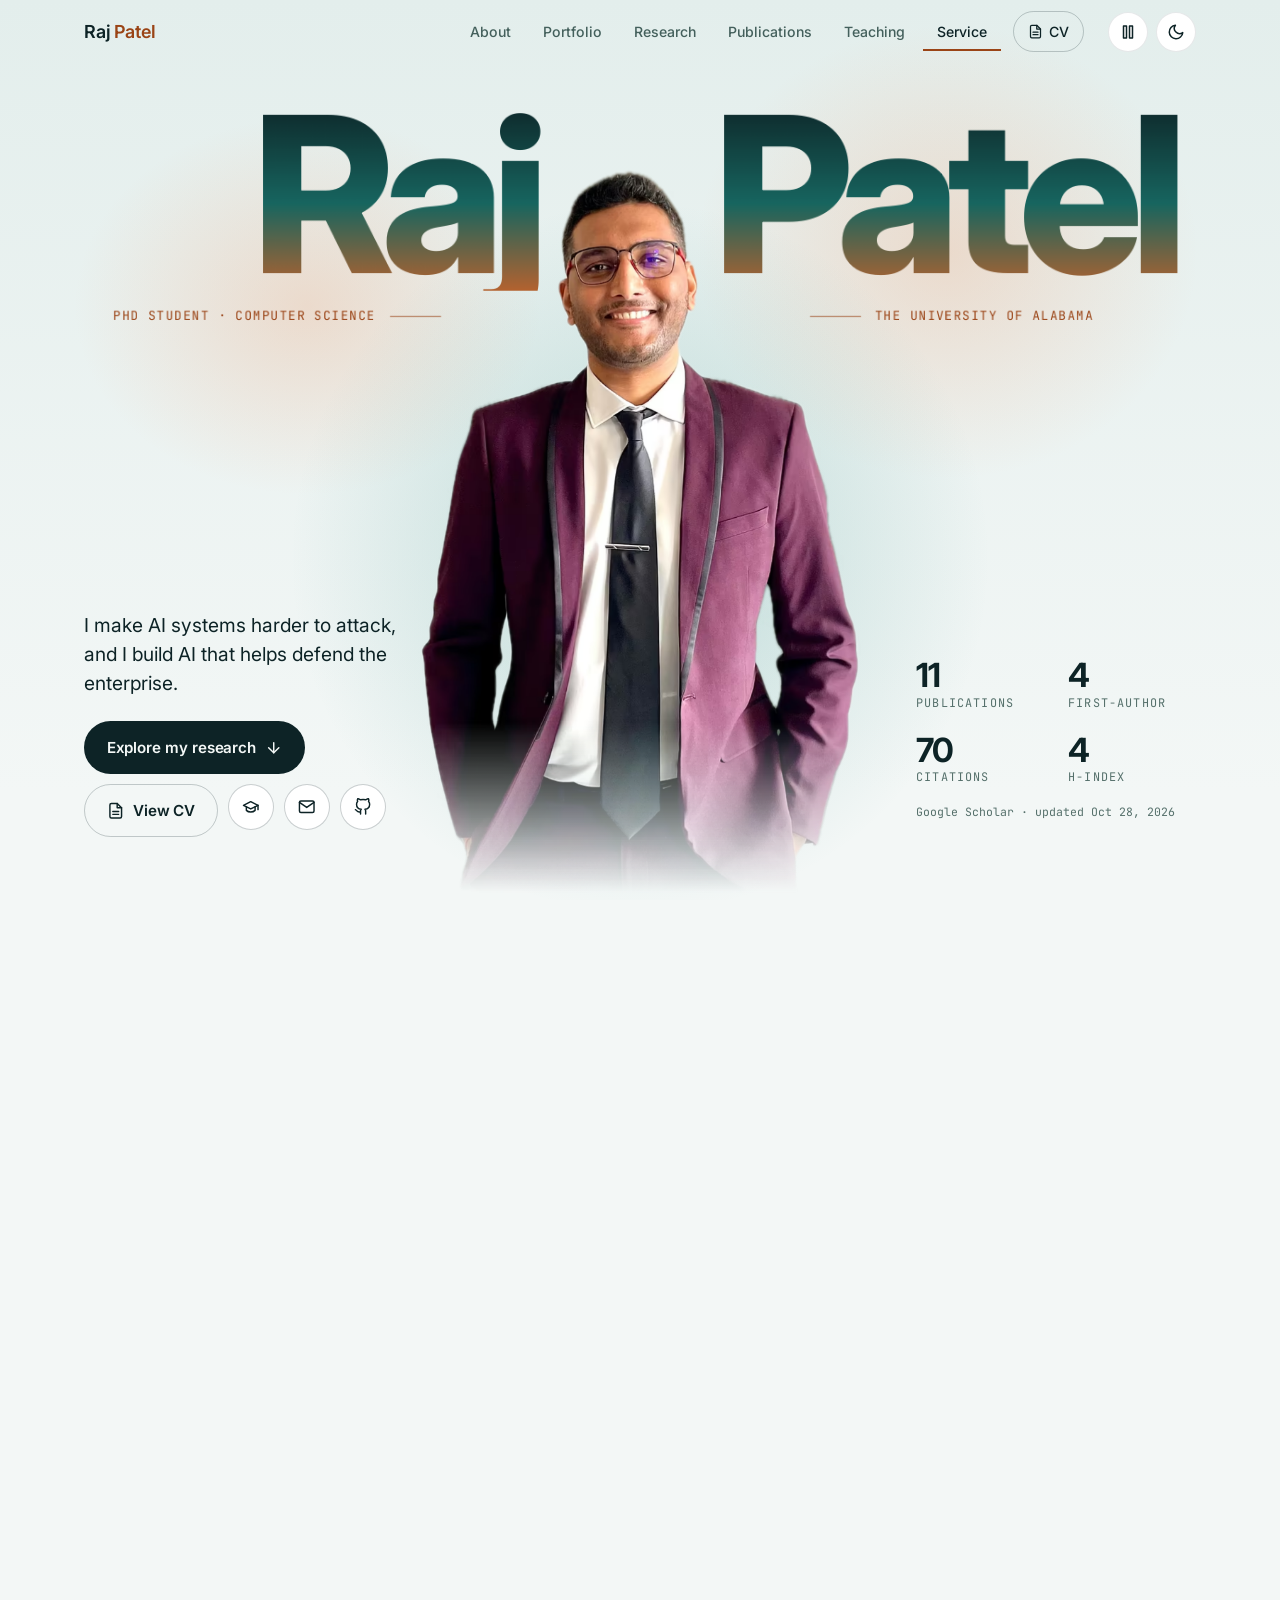
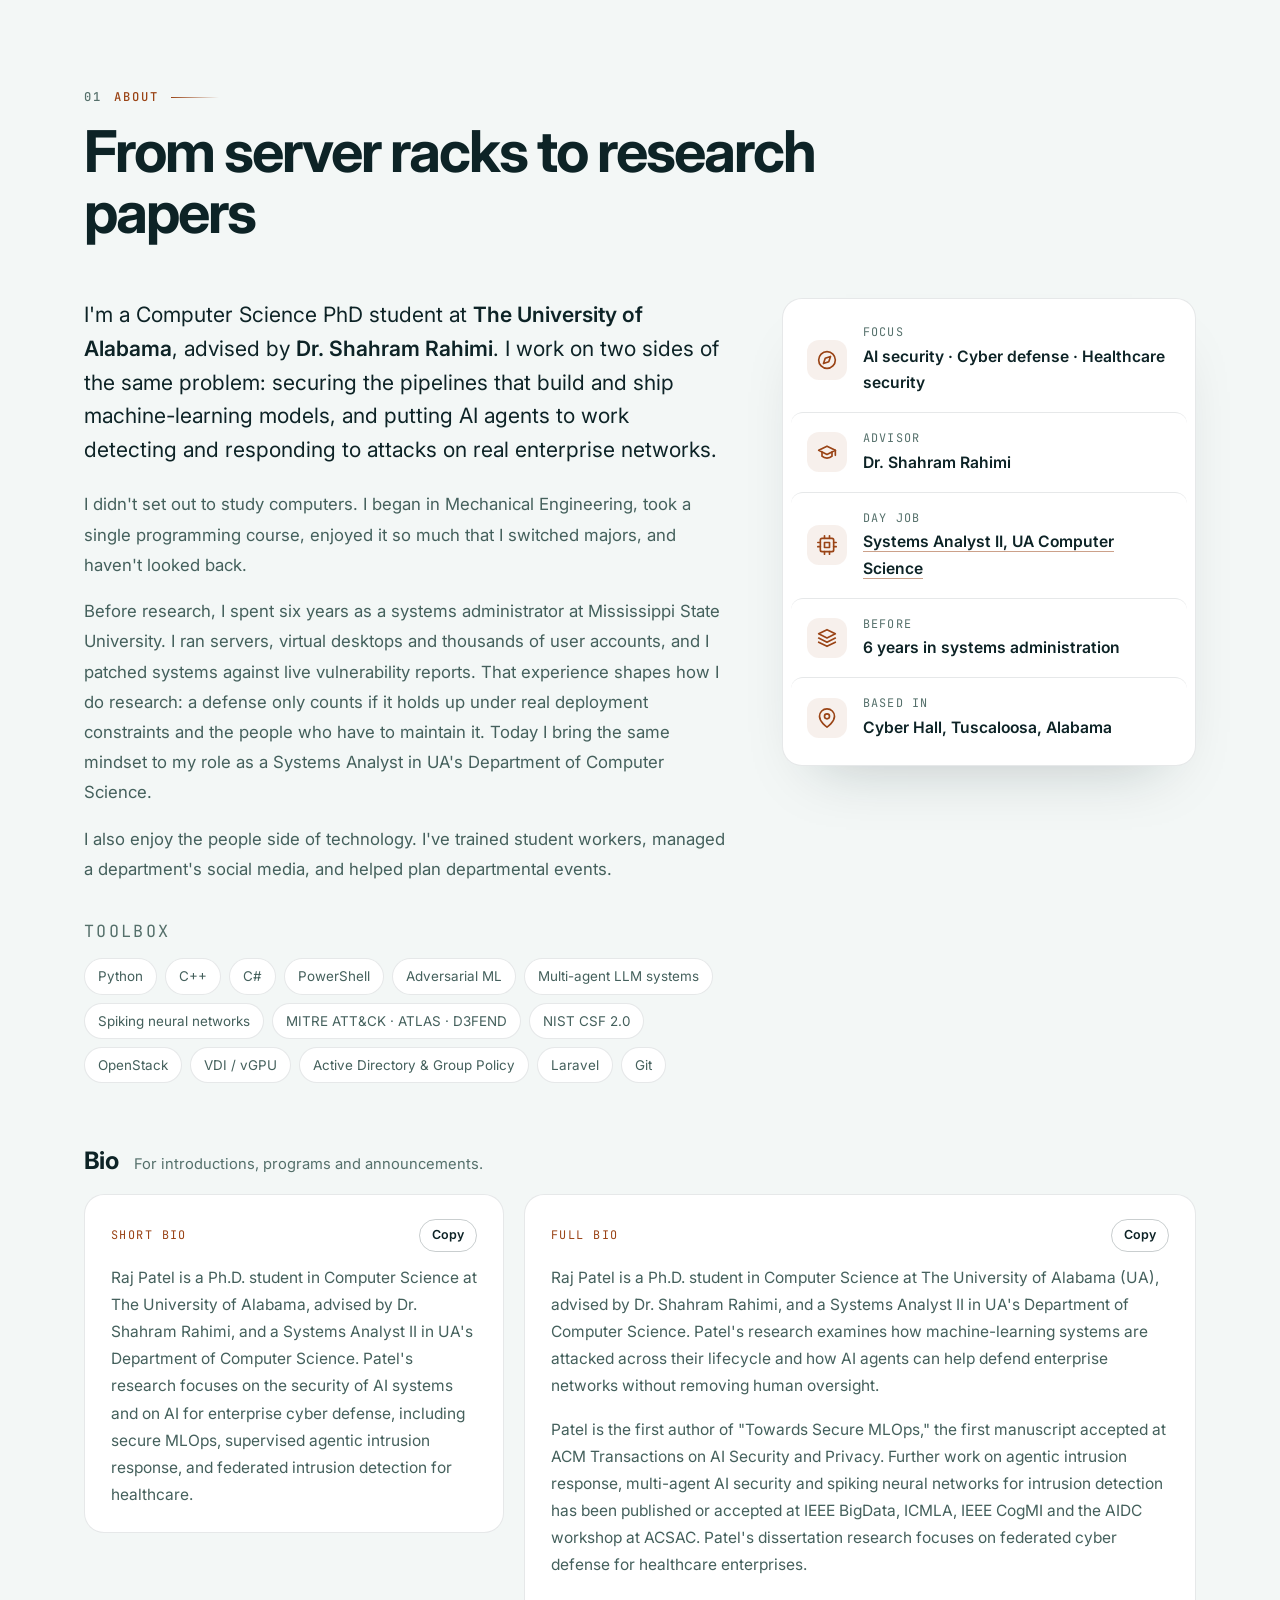
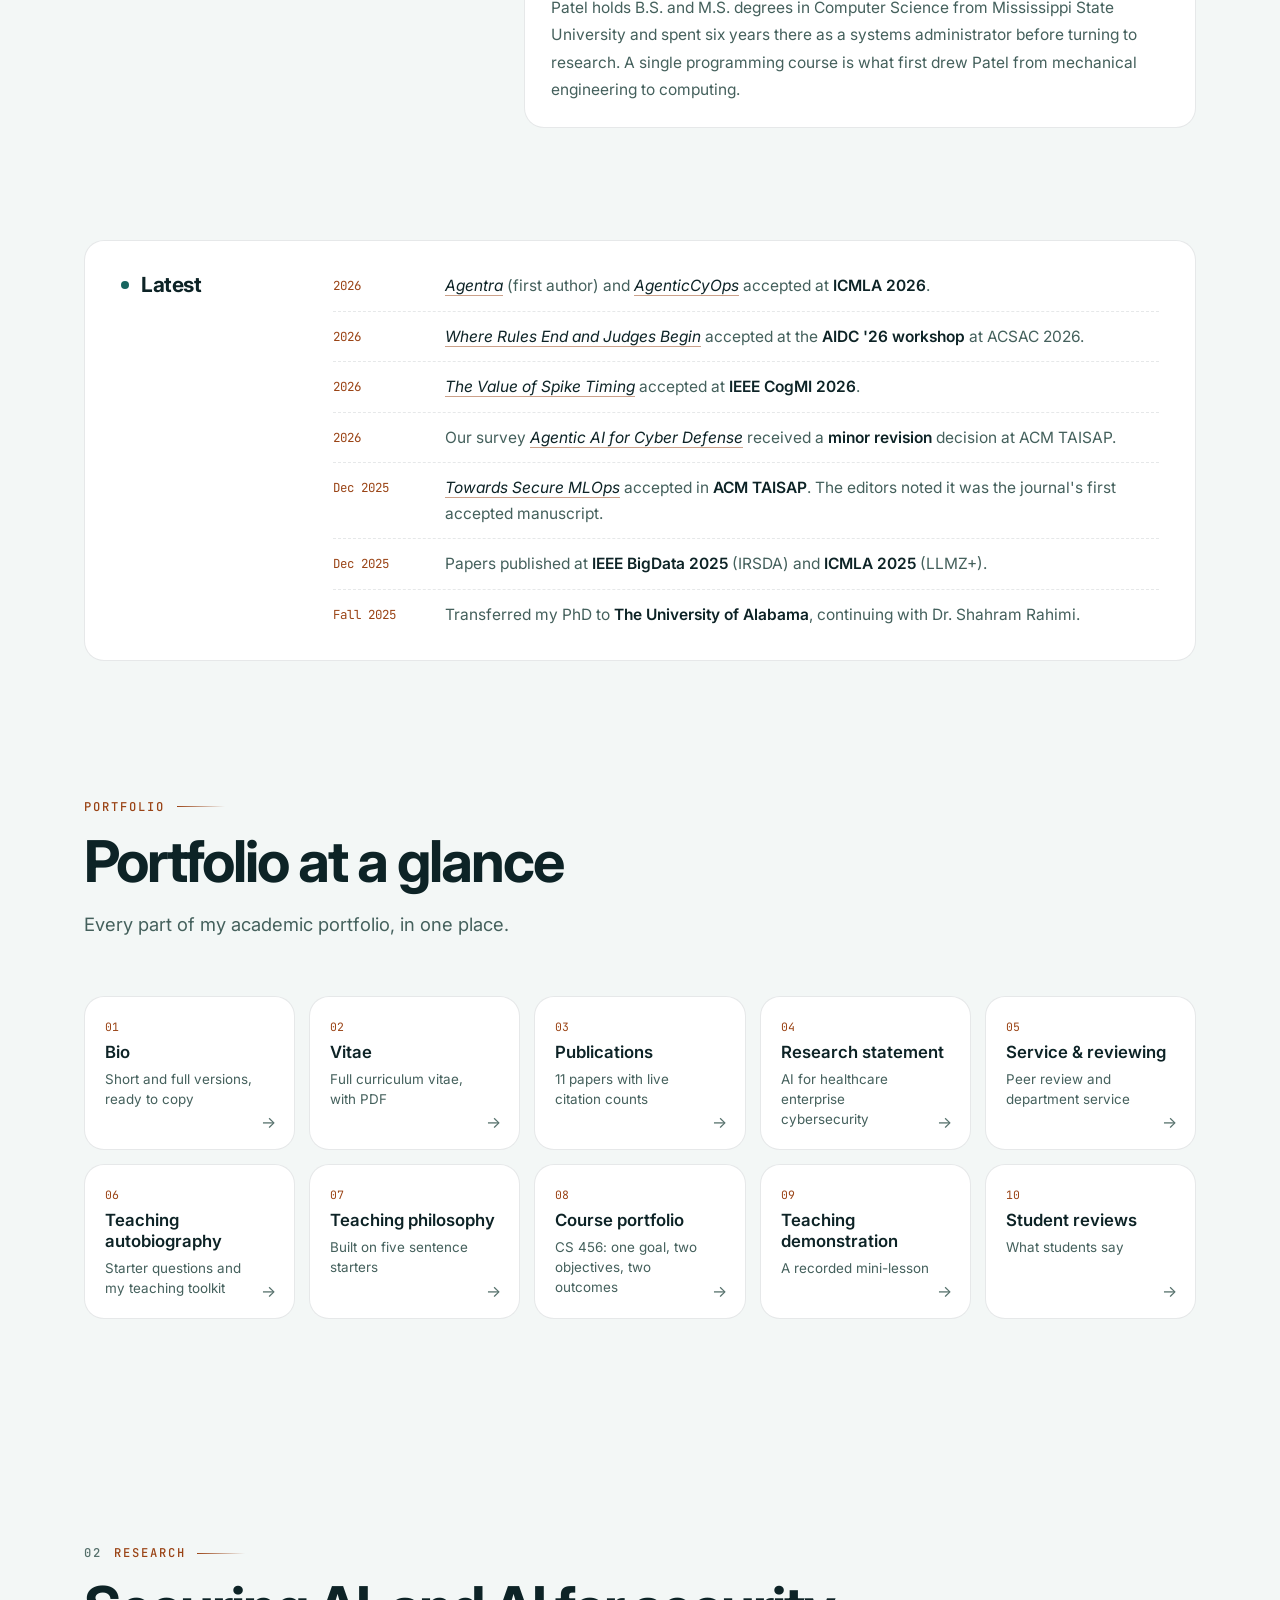
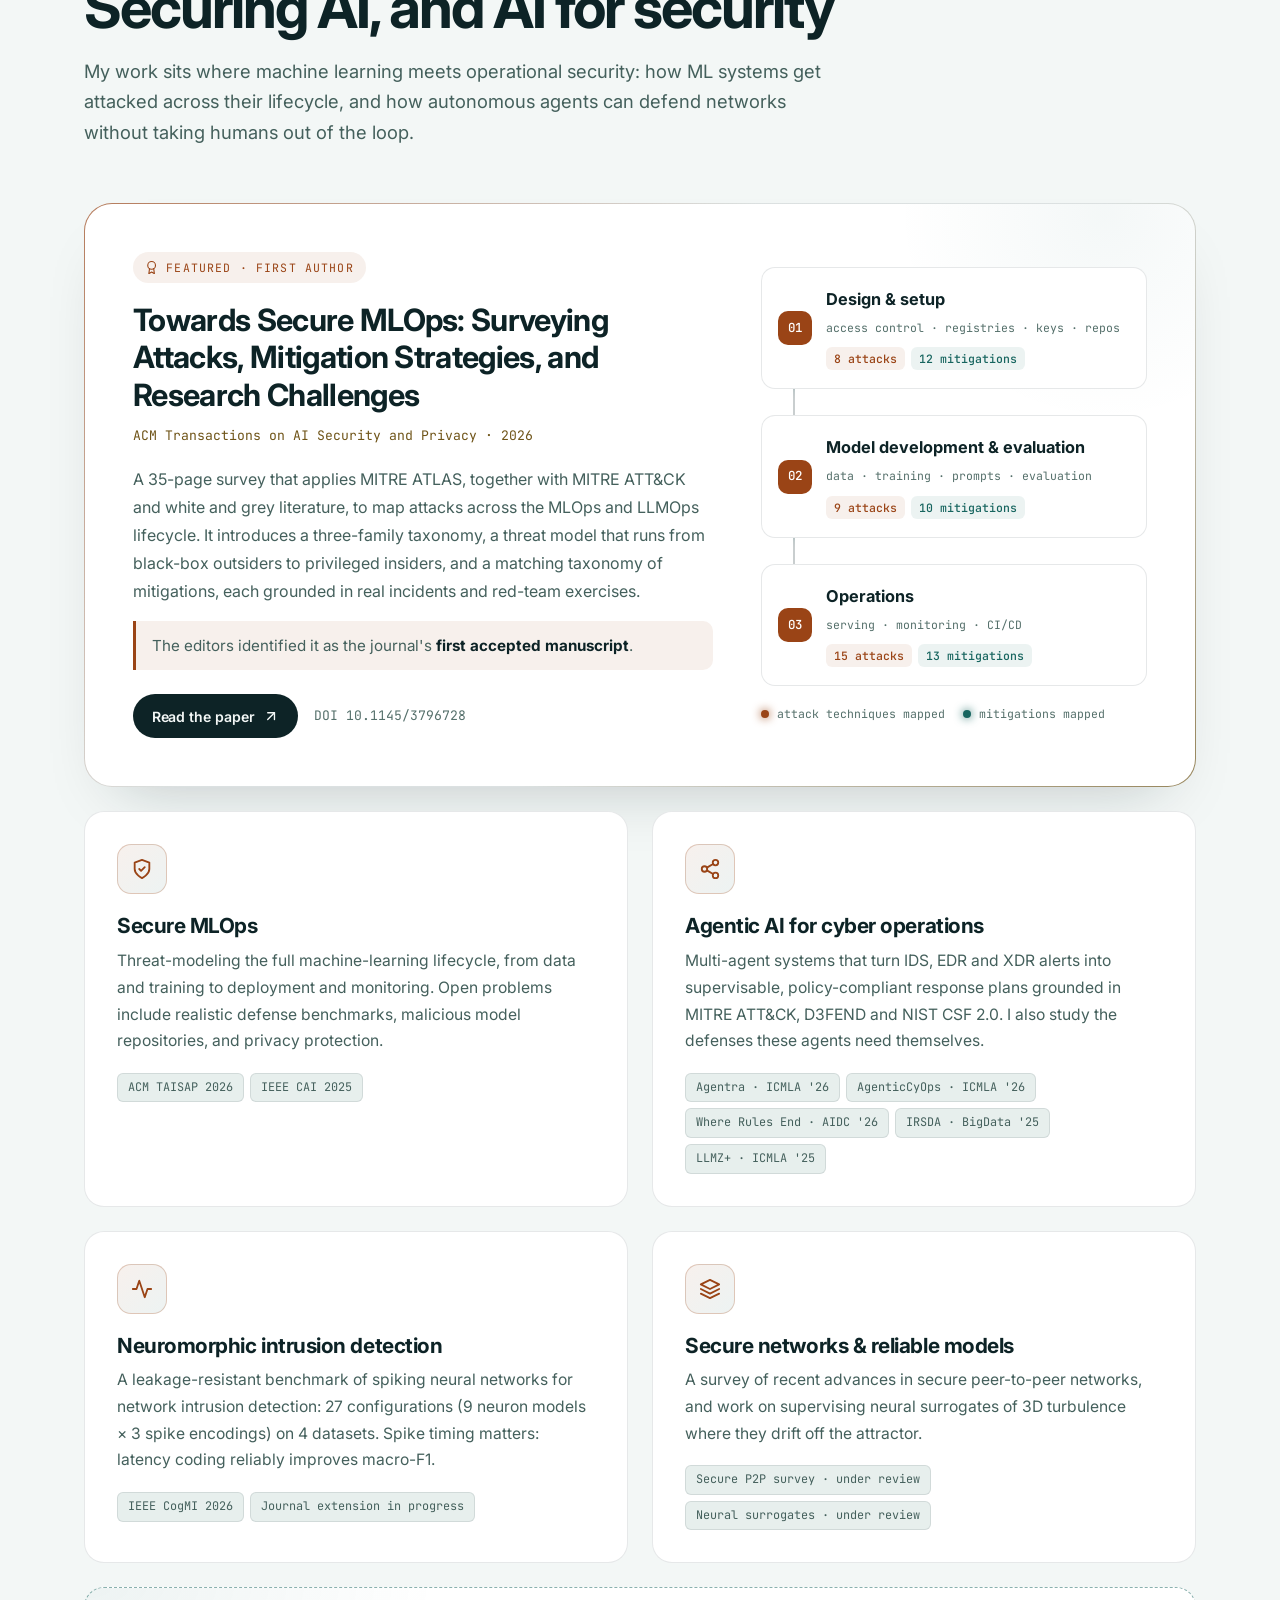
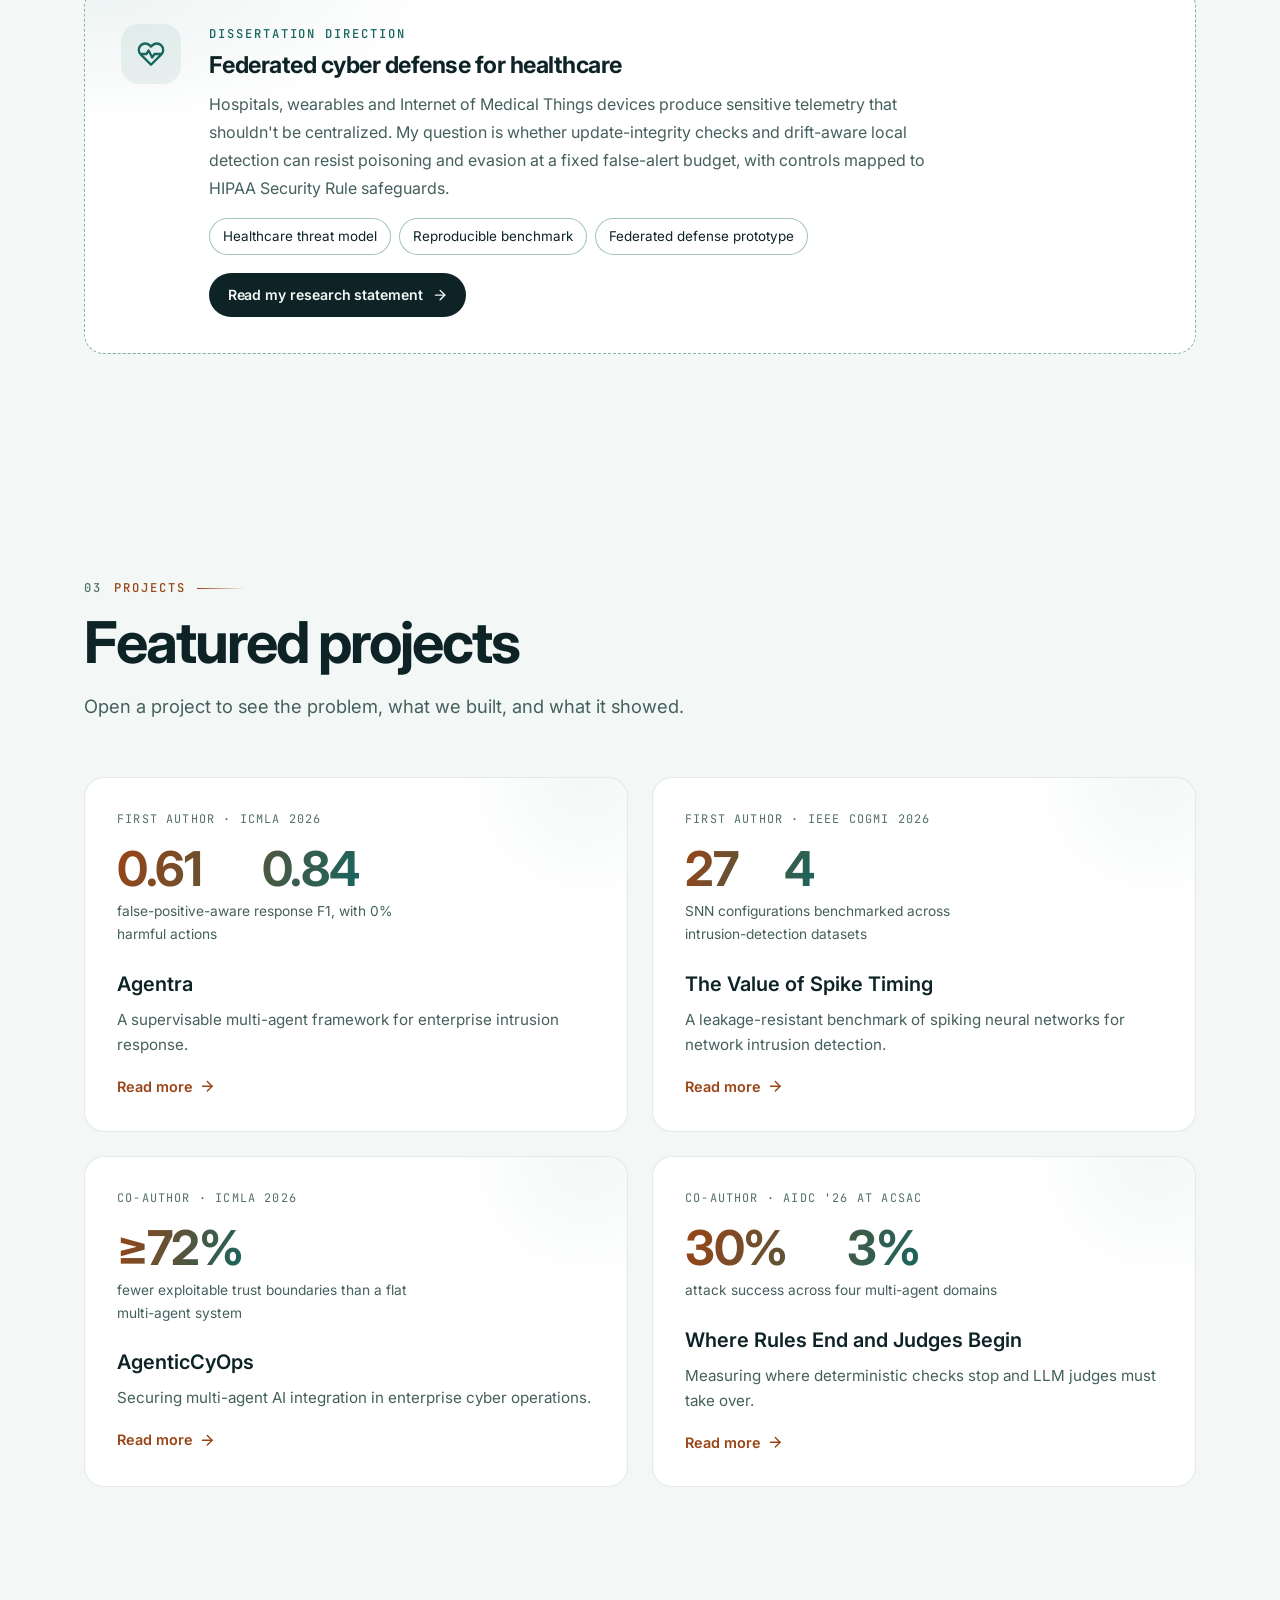
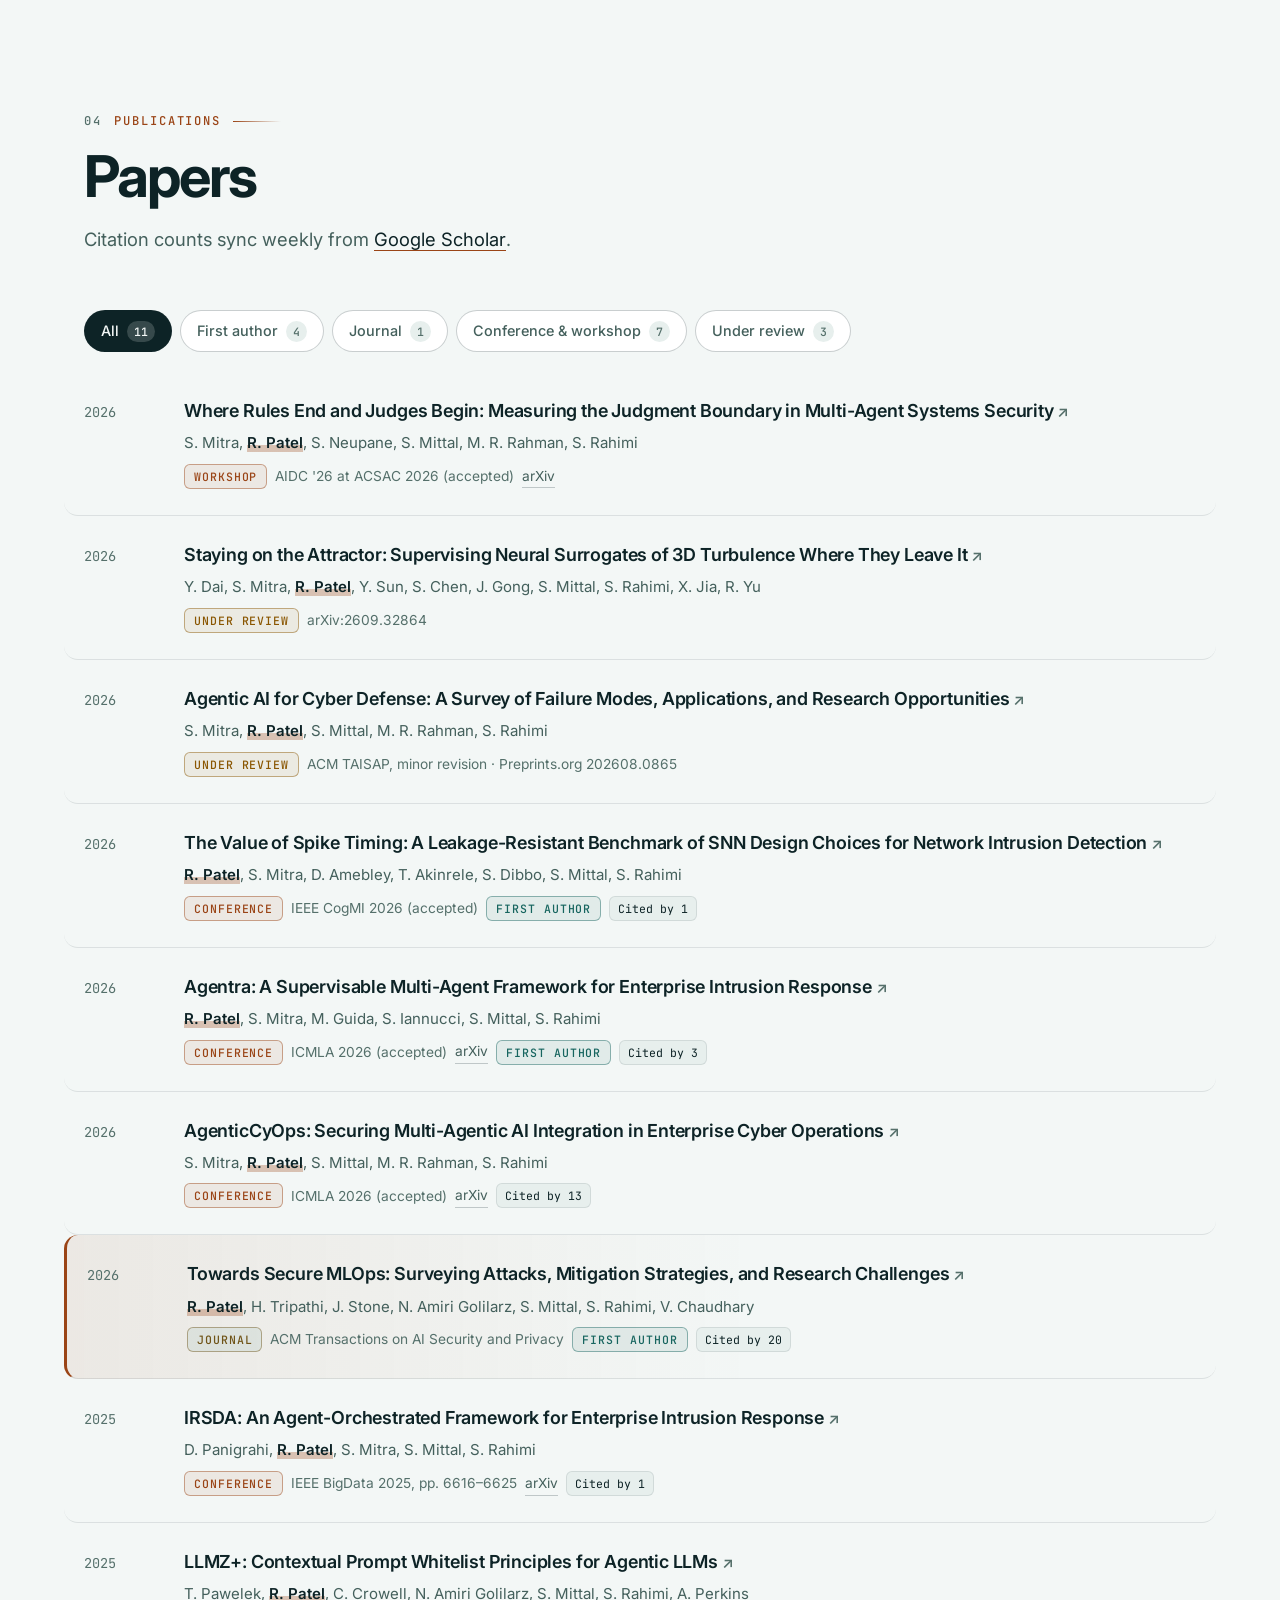
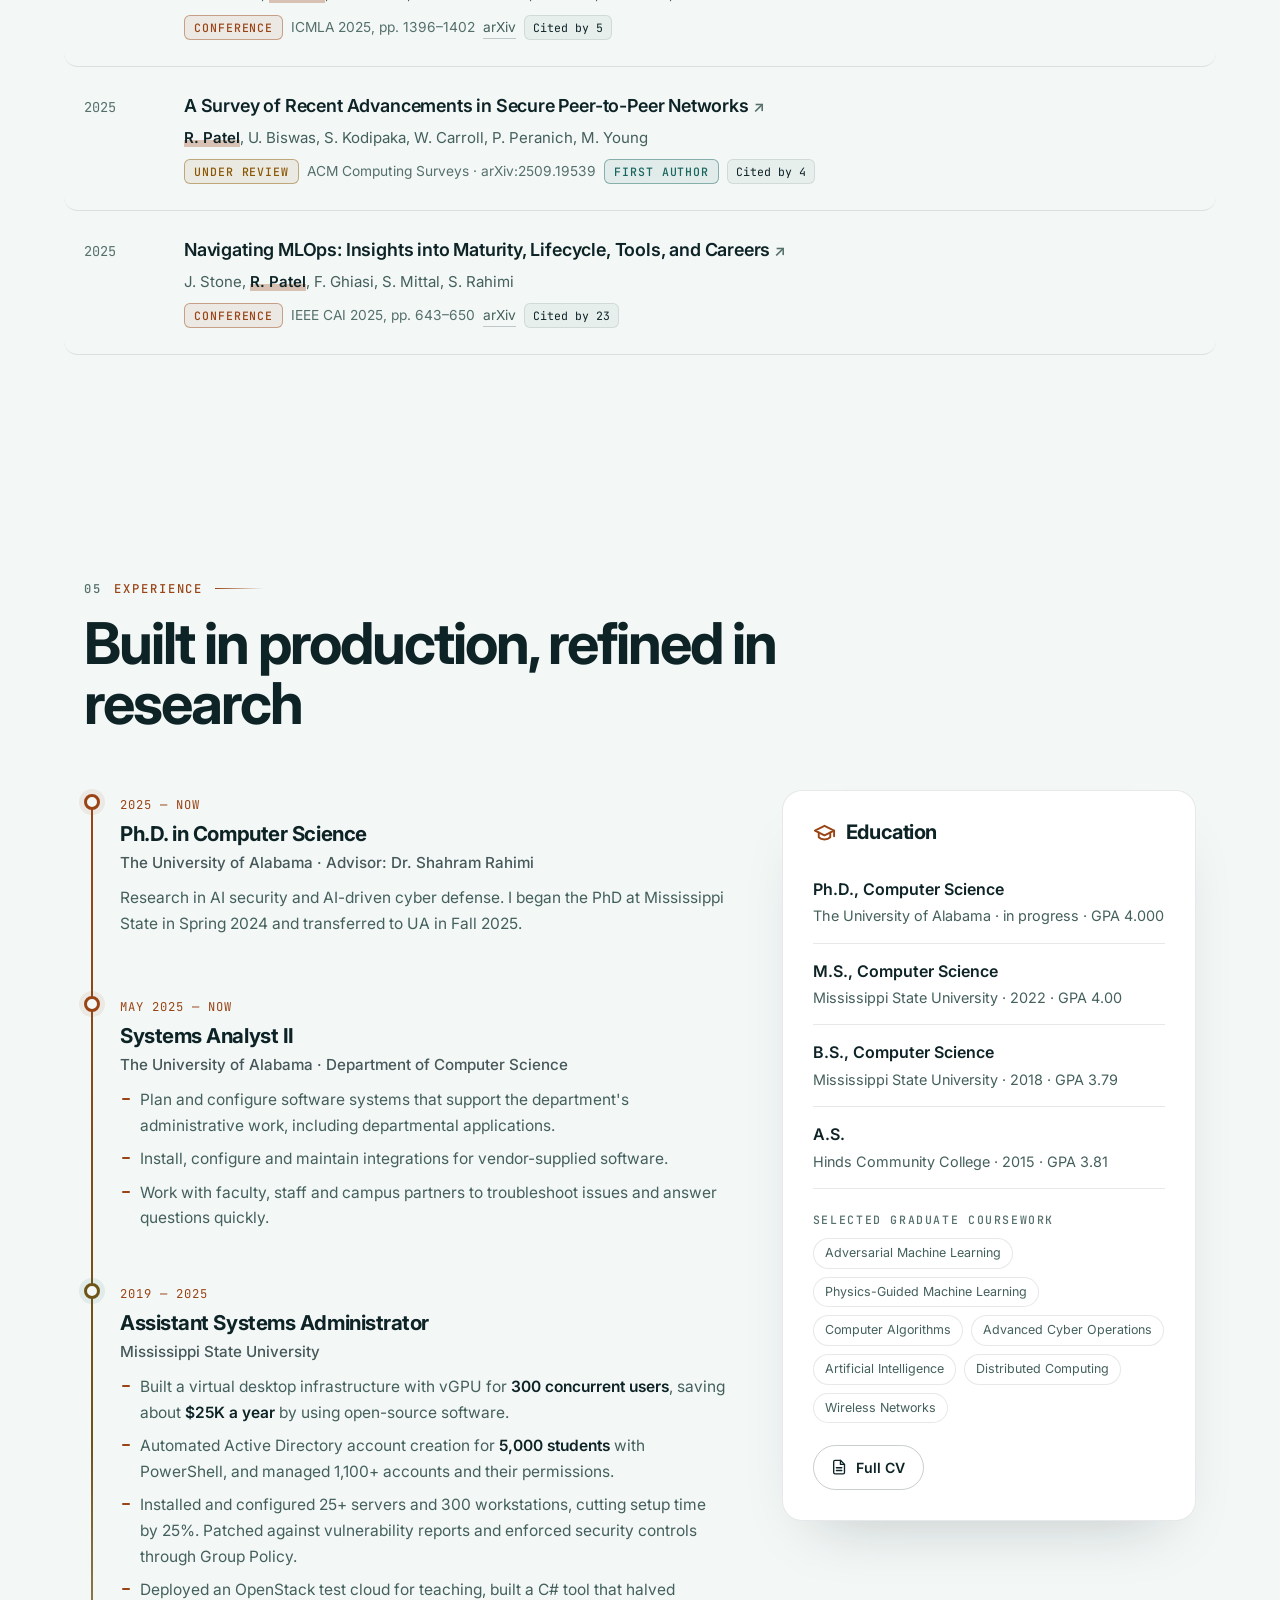
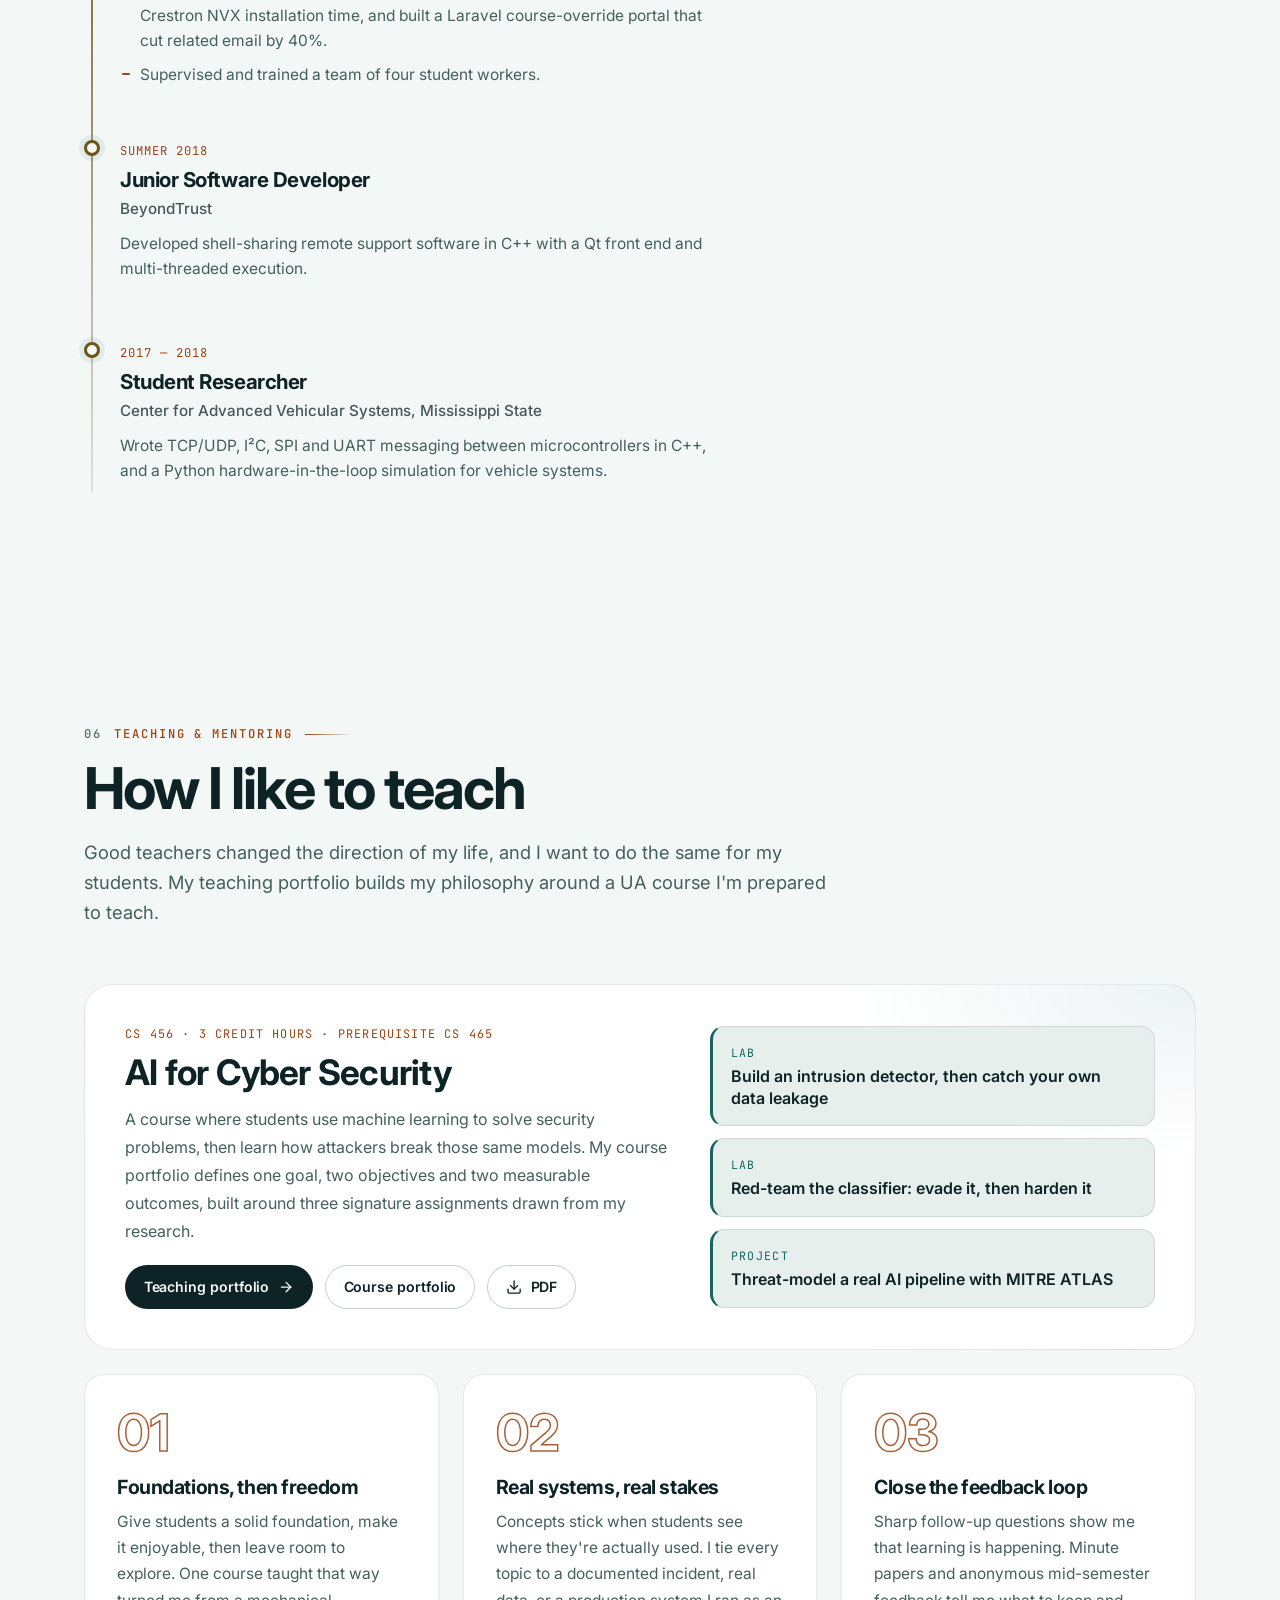
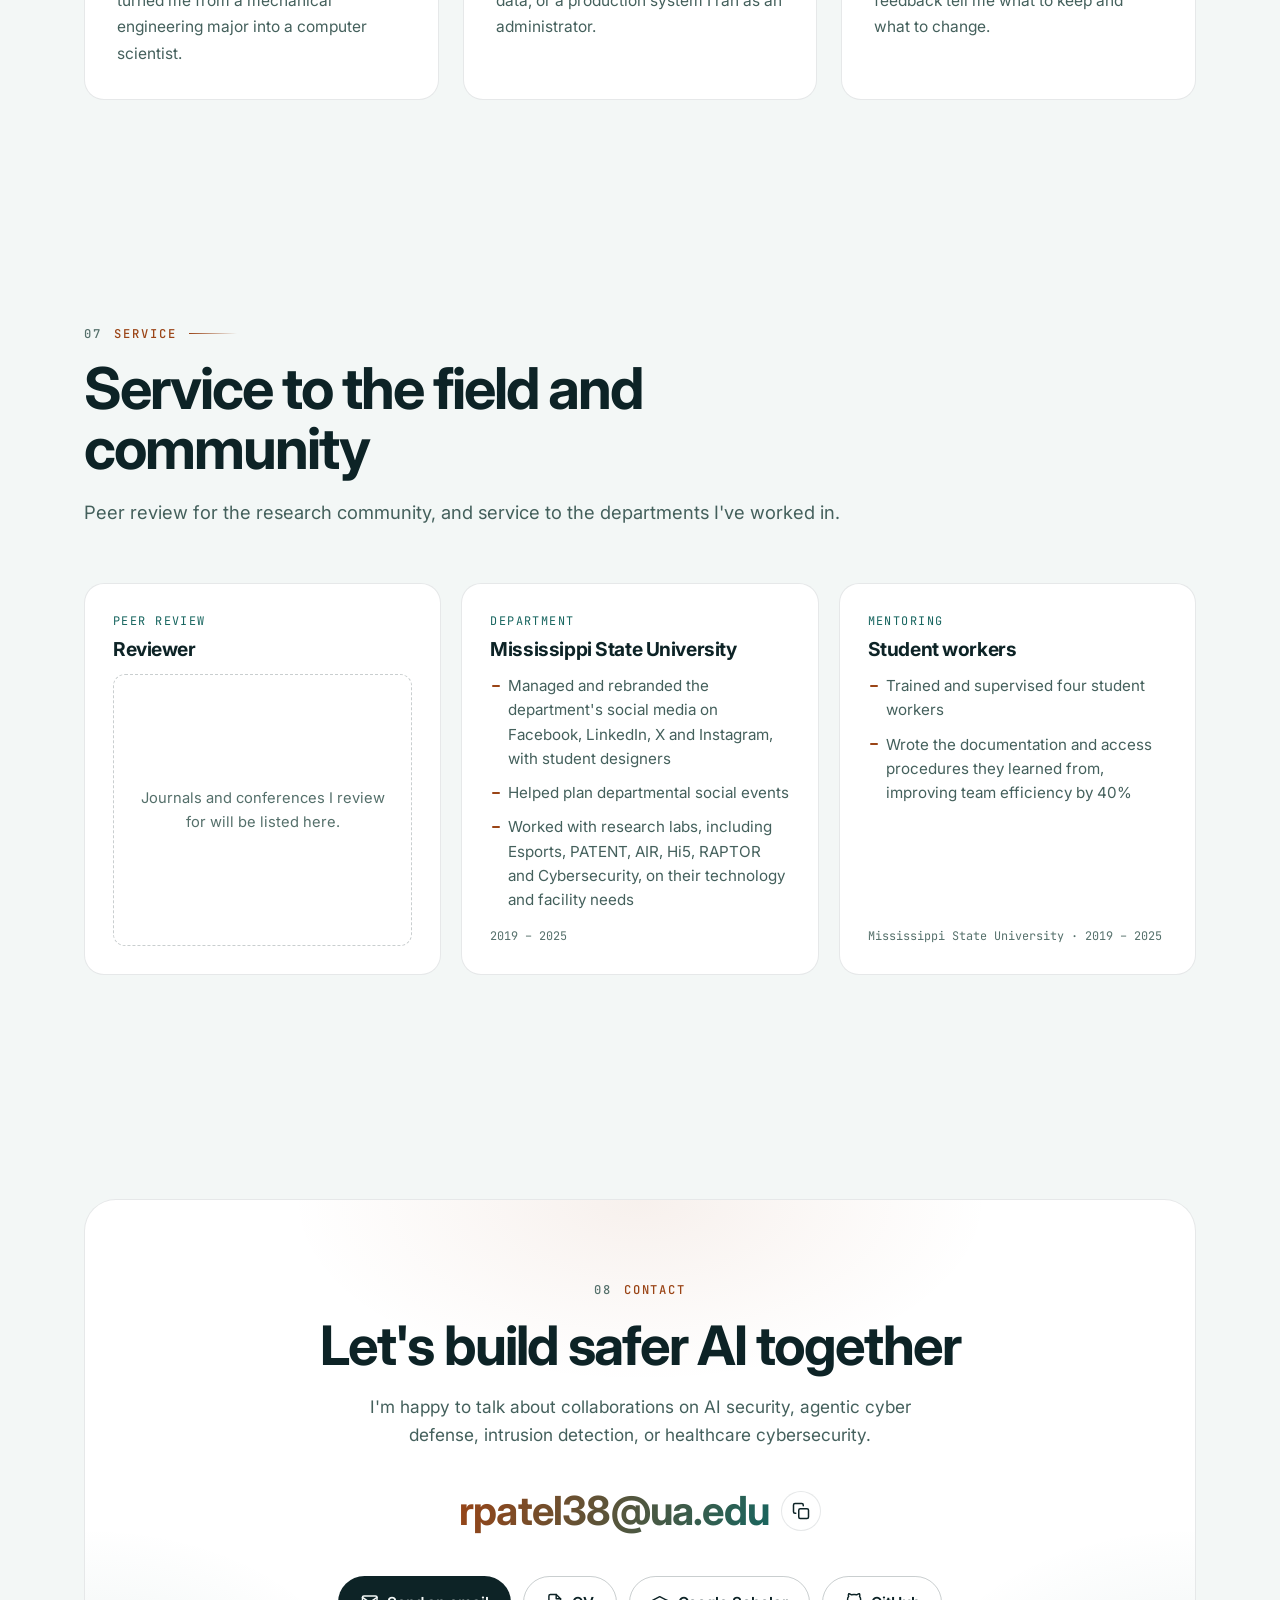
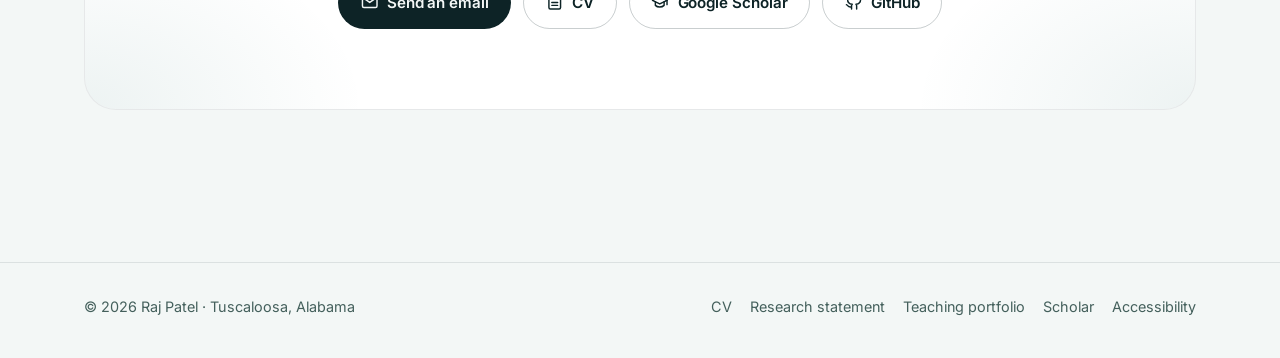
==== commit 47249cc9: "updated animation for my portrait" ====
--- a/index.html
+++ b/index.html
@@ -22,7 +22,7 @@
   <link rel="preconnect" href="https://fonts.googleapis.com">
   <link rel="preconnect" href="https://fonts.gstatic.com" crossorigin>
   <link href="https://fonts.googleapis.com/css2?family=Inter:wght@400;500;600;700;800&family=JetBrains+Mono:wght@400;500&display=swap" rel="stylesheet">
-  <link rel="stylesheet" href="assets/css/style.css?v=20261029e">
+  <link rel="stylesheet" href="assets/css/style.css?v=20261029h">
 
   <script>
     // Apply saved theme before first paint to avoid a flash.
@@ -133,7 +133,8 @@
         <div class="hero__backdrop" aria-hidden="true"></div>
 
         <div class="hero__layer hero__layer--name">
-          <h1 class="hero__bigname" id="hero-name">Raj Patel</h1>
+          <h1 class="hero__bigname" id="hero-name"><span class="hero__w1">Raj</span><span class="sr-only"> </span><span class="hero__w2">Patel</span></h1>
+          <p class="hero__role"><span class="hero__role-a">PhD Student · Computer Science</span><span class="sr-only"> · </span><span class="hero__role-b">The University of Alabama</span></p>
         </div>
 
         <div class="hero__layer hero__layer--subject">
@@ -145,7 +146,6 @@
 
         <div class="container hero__content">
           <div class="hero__intro">
-            <p class="hero__eyebrow">PhD Student · Computer Science · The University of Alabama</p>
             <p class="hero__lead">I make AI systems harder to attack, and I build AI that helps defend the enterprise.</p>
             <div class="hero__ctas">
             <a href="#research" class="btn btn--primary">
@@ -901,6 +901,6 @@
 
   <div class="toast" id="toast" aria-hidden="true"></div>
 
-  <script src="assets/js/main.js?v=20261029e" defer></script>
+  <script src="assets/js/main.js?v=20261029h" defer></script>
 </body>
 </html>
--- a/assets/css/style.css
+++ b/assets/css/style.css
@@ -1787,6 +1787,8 @@
   overflow: clip;
 }
 .hero__sticky {
+  /* Photo height drives the gap in the name, so the name always frames the head */
+  --subject-h: min(82vh, 780px);
   position: relative;
   height: 100vh;
   height: 100svh;
@@ -1810,31 +1812,40 @@
   pointer-events: none;
   will-change: transform, opacity;
 }
-.hero__layer--name { z-index: 0; display: flex; justify-content: center; align-items: flex-start; padding-top: calc(var(--nav-h) + 3.5vh); }
+.hero__layer--name { z-index: 0; display: flex; flex-direction: column; align-items: stretch; padding-top: calc(var(--nav-h) + 3.5vh); }
 .hero__layer--subject { z-index: 1; display: flex; justify-content: center; align-items: flex-end; }
 .hero__bigname {
   margin: 0;
   font-family: var(--font-display);
   font-weight: 800;
-  font-size: clamp(4rem, 17vw, 16.5rem);
+  /* Width- and height-capped so the "j" never reaches the shoulders on short screens */
+  font-size: clamp(4rem, min(17vw, calc(40vh - 70px)), 16.5rem);
   line-height: .9;
   letter-spacing: -.055em;
   white-space: nowrap;
+  /* "Raj" | head | "Patel": the middle column is the head's width (0.19 of photo height)
+     plus breathing room, shifted left 0.02 to match where the head sits in the photo. */
+  display: grid;
+  grid-template-columns: 1fr calc(var(--subject-h) * .24) 1fr;
+  width: 100%;
+  padding-right: calc(var(--subject-h) * .04);
   background: var(--name-grad);
   -webkit-background-clip: text;
   background-clip: text;
   color: transparent;
-  animation: heroNameIn 1.4s var(--ease-out) both;
+  animation: heroNameIn .8s var(--ease-out) both;
 }
 .hero__subject {
   display: block;
-  height: min(82vh, 780px);
+  height: var(--subject-h);
   aspect-ratio: 1399 / 2271;
-  -webkit-mask-image: linear-gradient(to bottom, #000 76%, transparent 99%);
-  mask-image: linear-gradient(to bottom, #000 76%, transparent 99%);
-  animation: heroSubjectIn 1.4s .12s var(--ease-out) both;
-}
+}
+/* The bottom fade is baked into the image, so no CSS mask is needed. The photo fades in only
+   after it has finished decoding (main.js adds .is-ready), so it never pops in mid-animation. */
 .hero__subject img { display: block; width: 100%; height: 100%; object-fit: contain; object-position: bottom; }
+.js .hero__subject img { opacity: 0; transform: translate3d(0, 3vh, 0); transition: opacity .7s var(--ease-out), transform .9s var(--ease-out); }
+.js .hero.is-ready .hero__subject img { opacity: 1; transform: none; }
+.motion-paused .hero__subject img { transition: none; }
 .hero__veil { position: absolute; inset: 0; z-index: 3; background: var(--bg); opacity: 0; pointer-events: none; will-change: opacity; }
 
 .hero__content {
@@ -1850,7 +1861,6 @@
   padding-bottom: 7vh;
   will-change: transform, opacity;
 }
-.hero__intro, .hero__aside { animation: heroFadeUp 1s .45s var(--ease-out) both; }
 .hero__aside { grid-column: 3; }
 .hero__content:focus-within { opacity: 1 !important; transform: none !important; }
 .hero__eyebrow {
@@ -1868,9 +1878,8 @@
 .hero__aside .stat dd { font-size: clamp(1.9rem, 2.6vw, 2.4rem); font-weight: 700; letter-spacing: -.03em; }
 .hero__aside .stats__note { margin-top: 14px; }
 
-@keyframes heroNameIn { from { opacity: 0; transform: translate3d(0, 6vh, 0) scale(.96); letter-spacing: -.02em; } }
-@keyframes heroSubjectIn { from { opacity: 0; transform: translate3d(0, 8vh, 0) scale(.97); } }
-@keyframes heroFadeUp { from { opacity: 0; transform: translate3d(0, 24px, 0); } }
+/* Entrance: opacity and transform only, so it stays on the GPU */
+@keyframes heroNameIn { from { opacity: 0; transform: translate3d(0, 3vh, 0); } }
 
 /* Pinned scroll scene on larger screens: the backdrop stays put while the layers move at different speeds */
 @media (min-width: 1200px) {
@@ -1907,9 +1916,9 @@
   .hero__sticky { height: auto; min-height: 0; padding-top: calc(var(--nav-h) + 16px); display: flex; flex-direction: column; }
   .hero__layer { position: relative; inset: auto; }
   .hero__layer--name { padding-top: 0; }
-  .hero__bigname { font-size: clamp(3.4rem, 19vw, 10rem); }
-  .hero__layer--subject { margin-top: -7vw; }
-  .hero__subject { height: min(64svh, 620px); }
+  .hero__sticky { --subject-h: min(64svh, 620px); }
+  .hero__bigname { font-size: clamp(3.4rem, 17vw, 10rem); display: block; width: auto; padding: 0; text-align: center; }
+  .hero__layer--subject { margin-top: 2vw; }
   .hero__content { position: relative; grid-template-columns: 1fr; gap: 28px; padding: 8px 24px 56px; }
   .hero__aside { grid-column: auto; }
   .hero__aside .stats { grid-template-columns: repeat(4, minmax(0, 1fr)); }
@@ -1941,3 +1950,39 @@
   .hero--scene { height: auto; }
   .hero--scene .hero__sticky { position: relative; }
 }
+
+.hero__w1 { grid-column: 1; justify-self: end; }
+.hero__w2 { grid-column: 3; justify-self: start; }
+@media (max-width: 1199px) {
+  .hero__w1::after { content: "\00a0"; }
+}
+
+/* Role line under the name: split around the head like the name, with rules leading toward the photo.
+   Its middle column is wider than the name's so the text also clears the shoulders. */
+.hero__role {
+  display: grid;
+  grid-template-columns: 1fr calc(var(--subject-h) * .5) 1fr;
+  padding-right: calc(var(--subject-h) * .04);
+  margin: clamp(10px, 1.6vh, 18px) 0 0;
+  font-family: var(--font-mono);
+  font-size: .78rem;
+  letter-spacing: .14em;
+  text-transform: uppercase;
+  color: var(--accent);
+  animation: heroNameIn .8s var(--ease-out) both;
+}
+.hero__role-a { grid-column: 1; justify-self: end; display: inline-flex; align-items: center; gap: 14px; }
+.hero__role-b { grid-column: 3; justify-self: start; display: inline-flex; align-items: center; gap: 14px; }
+.hero__role-a::after, .hero__role-b::before {
+  content: "";
+  width: clamp(28px, 4vw, 64px);
+  height: 1px;
+  background: currentColor;
+  opacity: .7;
+}
+@media (max-width: 1199px) {
+  /* Small screens: the name sits above the photo, so the role line is a simple centered pair of lines */
+  .hero__role { display: block; padding: 0 24px; text-align: center; letter-spacing: .1em; }
+  .hero__role-a, .hero__role-b { display: block; justify-self: auto; }
+  .hero__role-a::after, .hero__role-b::before { display: none; }
+}
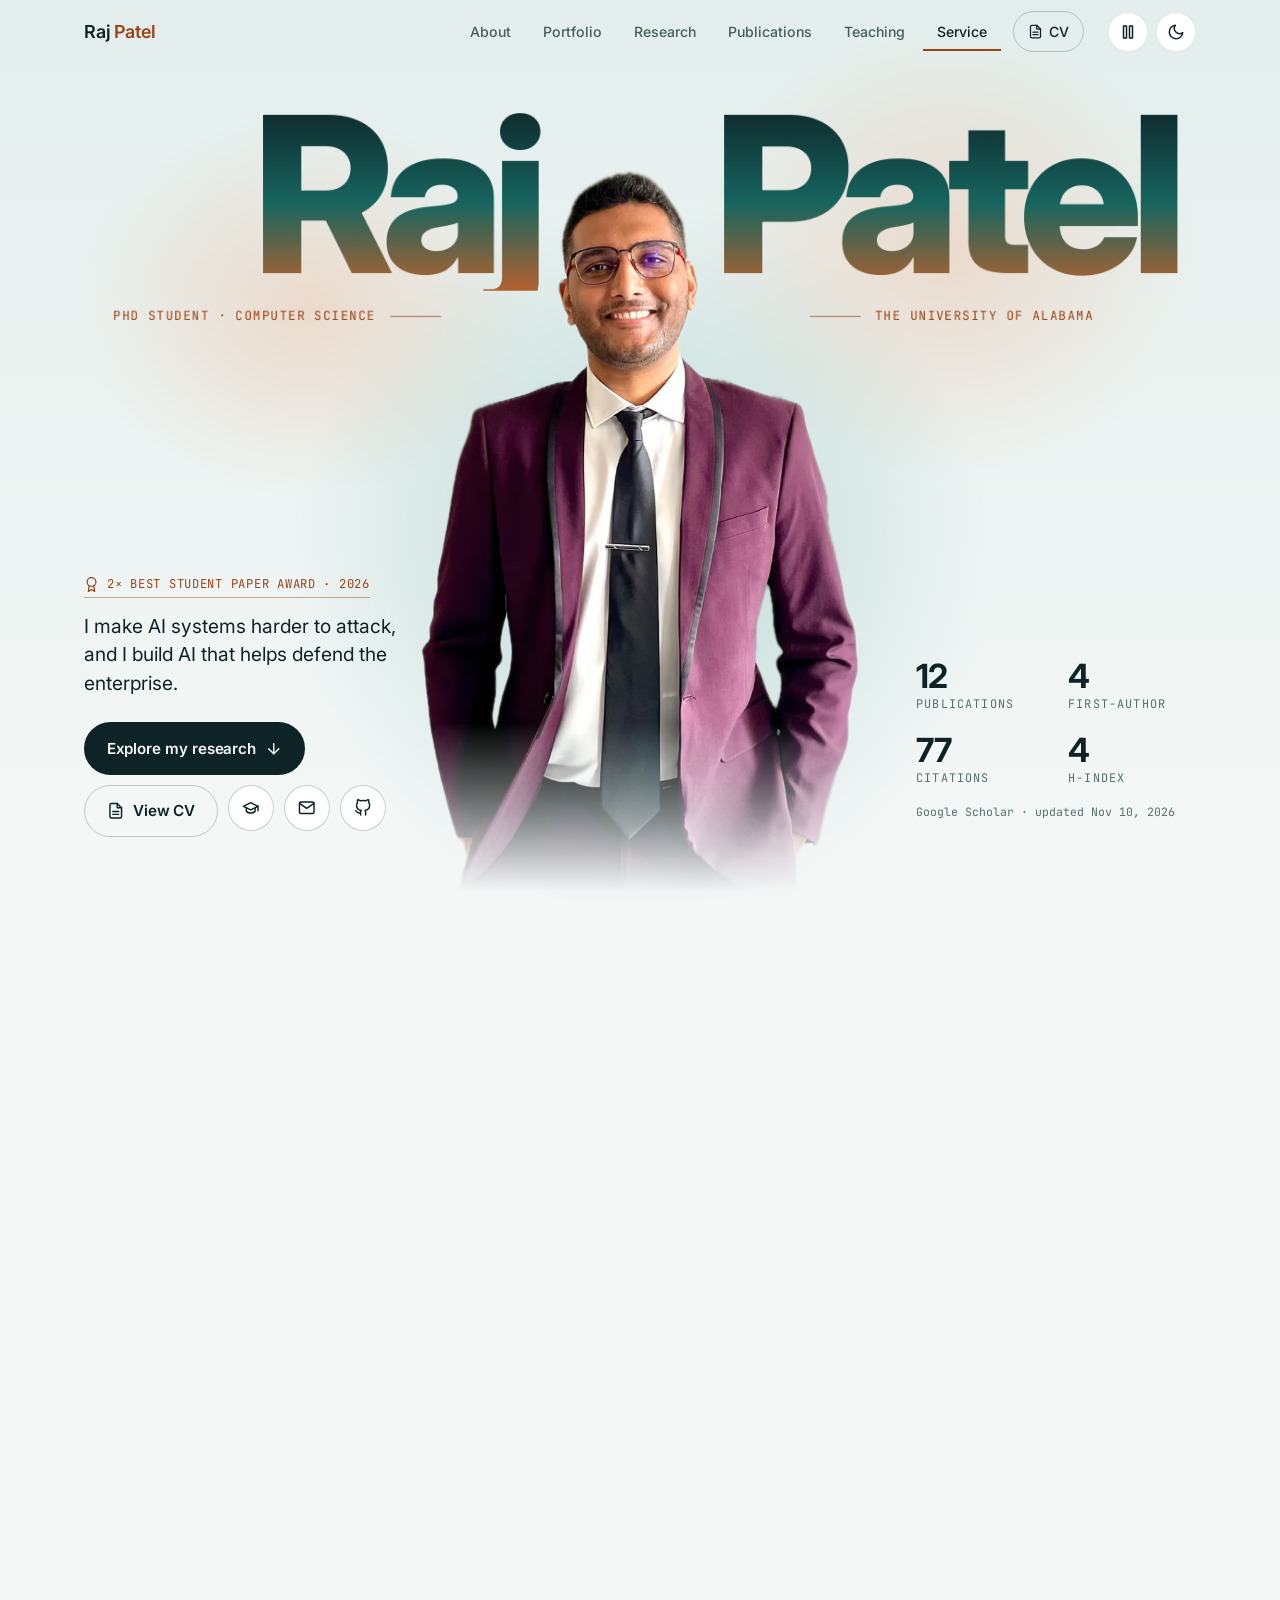
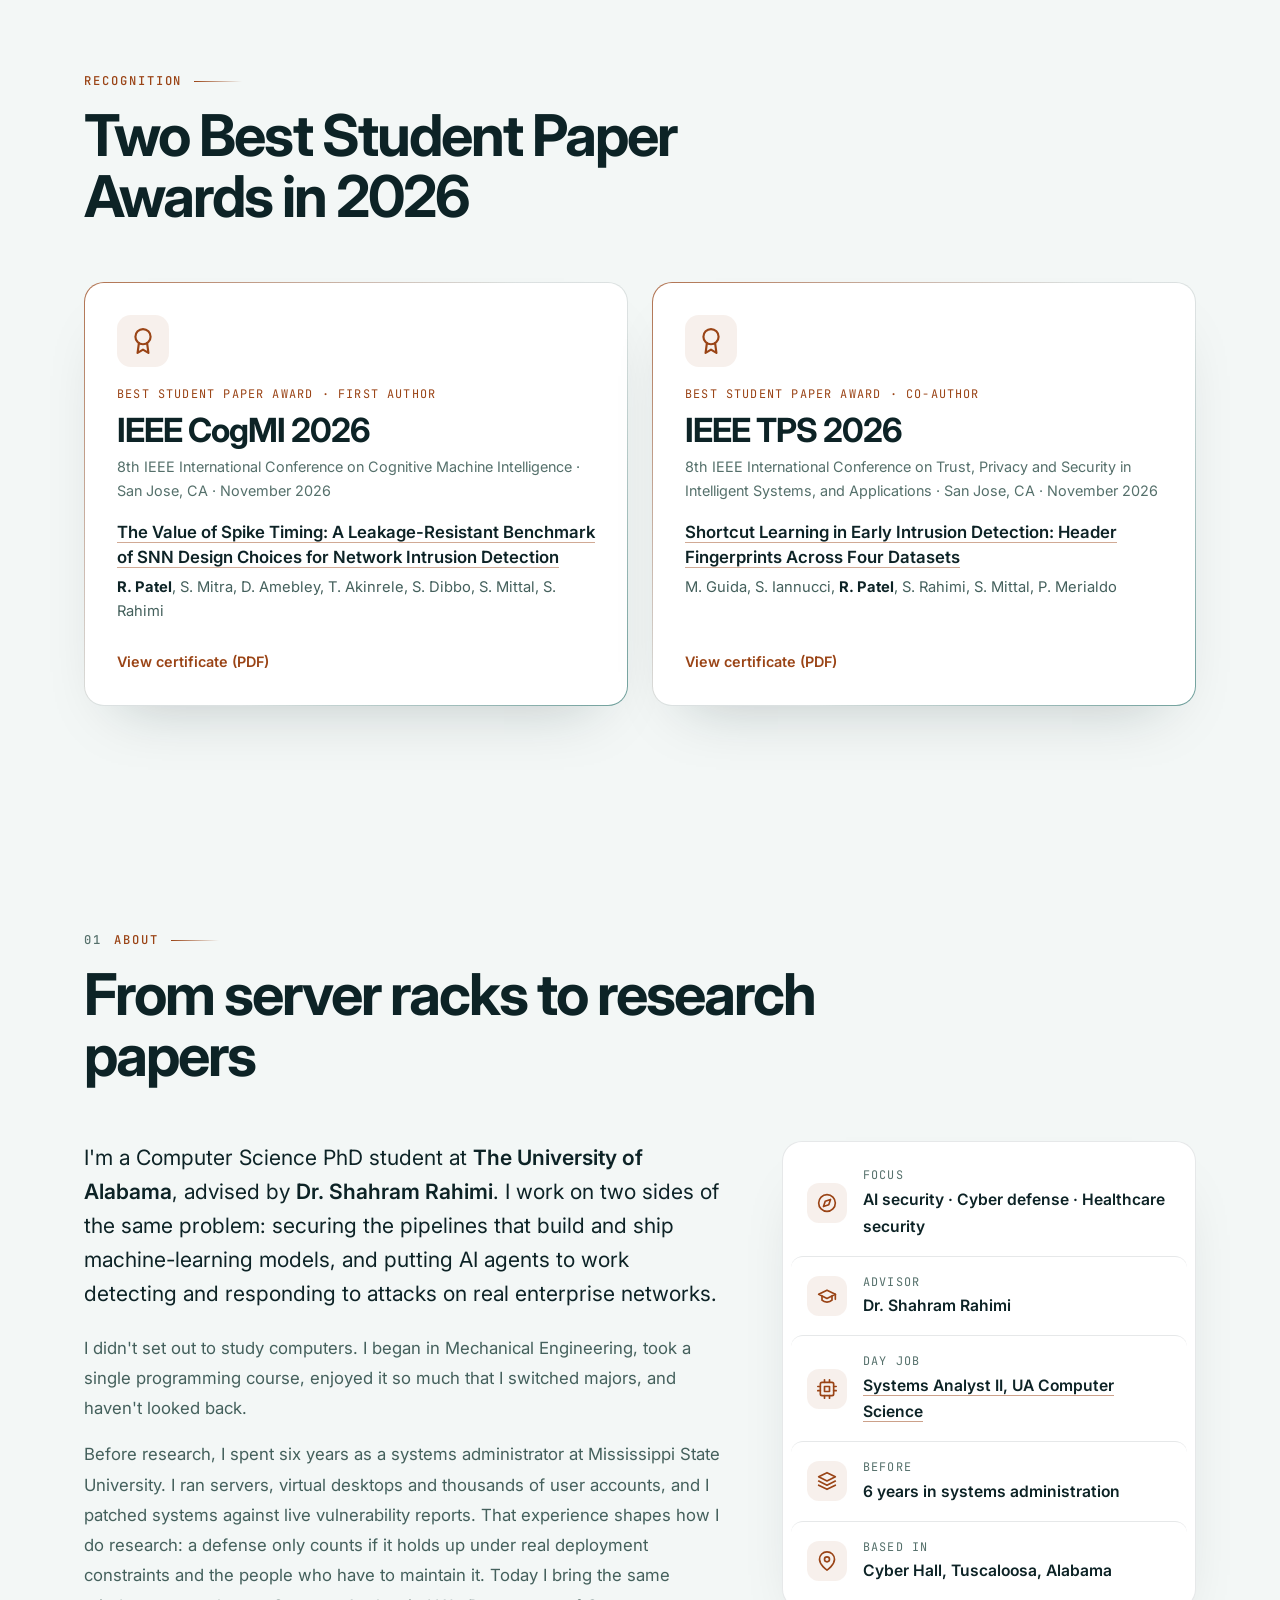
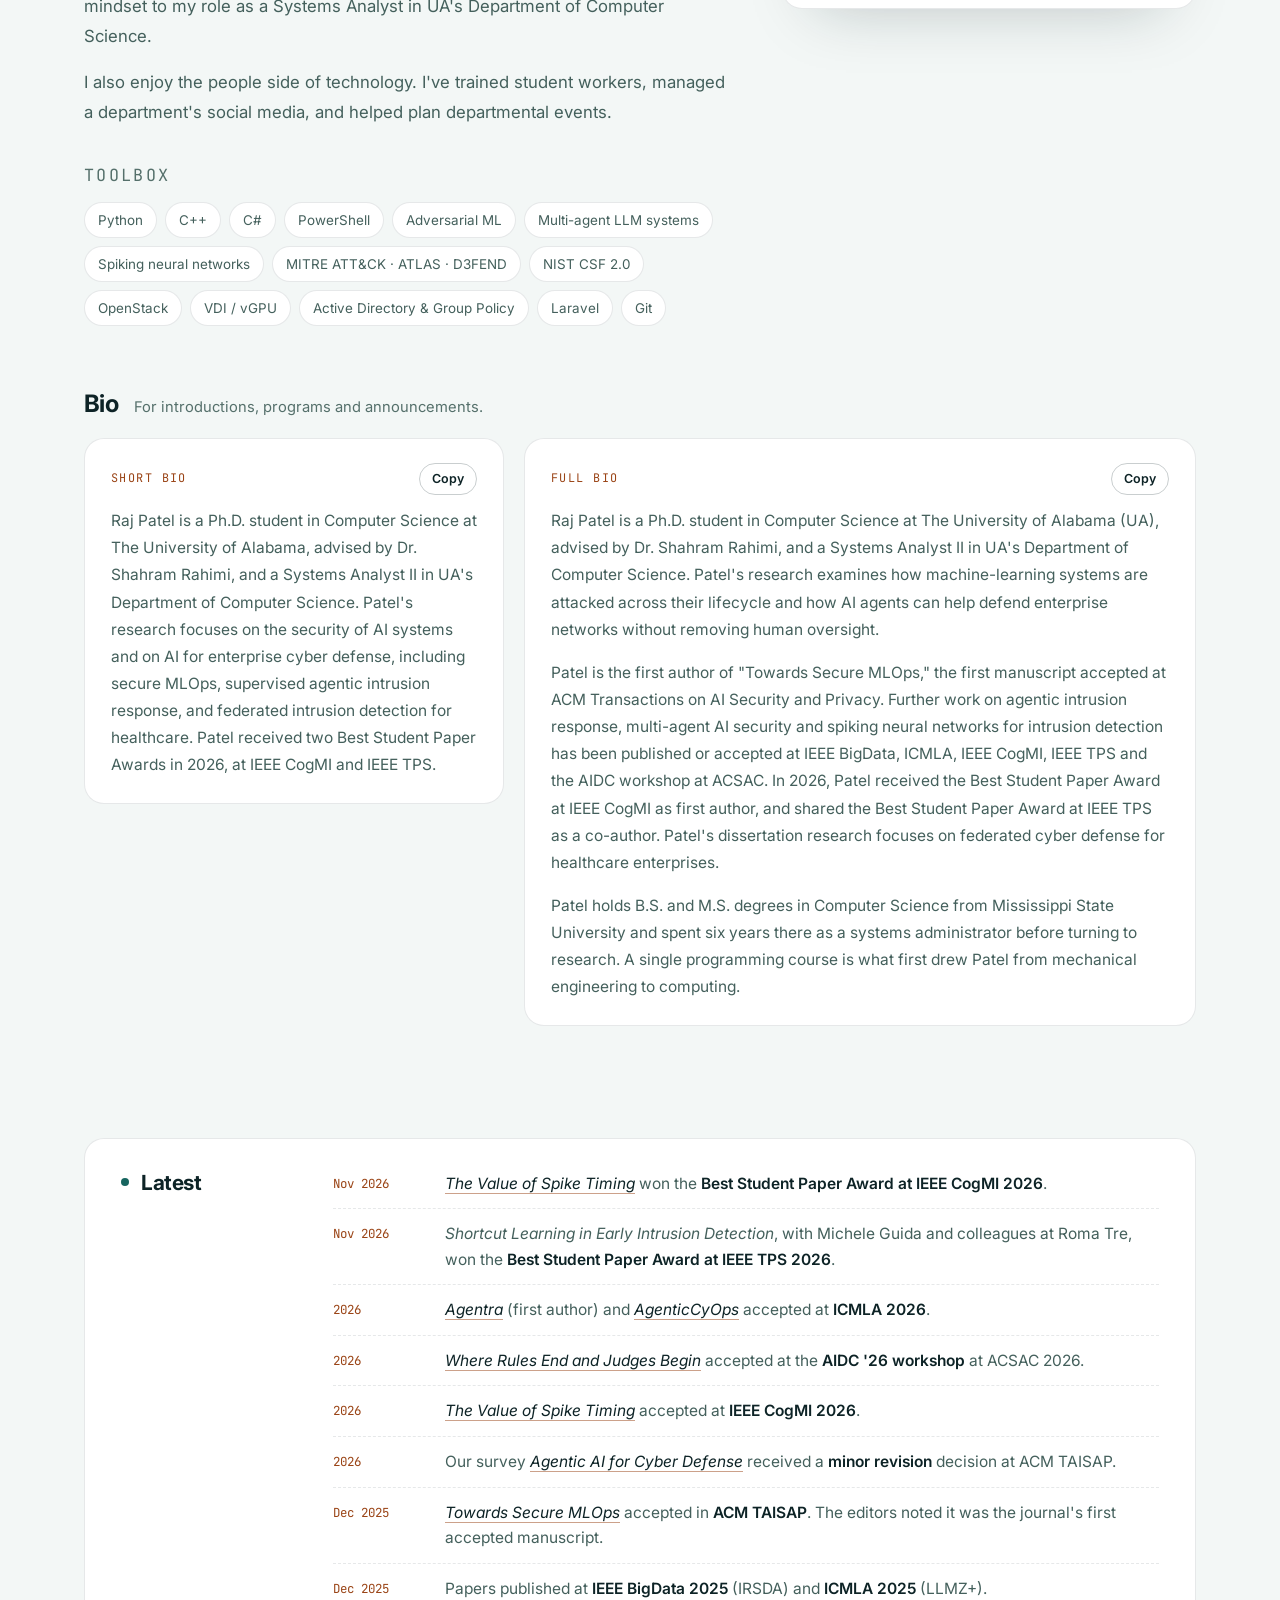
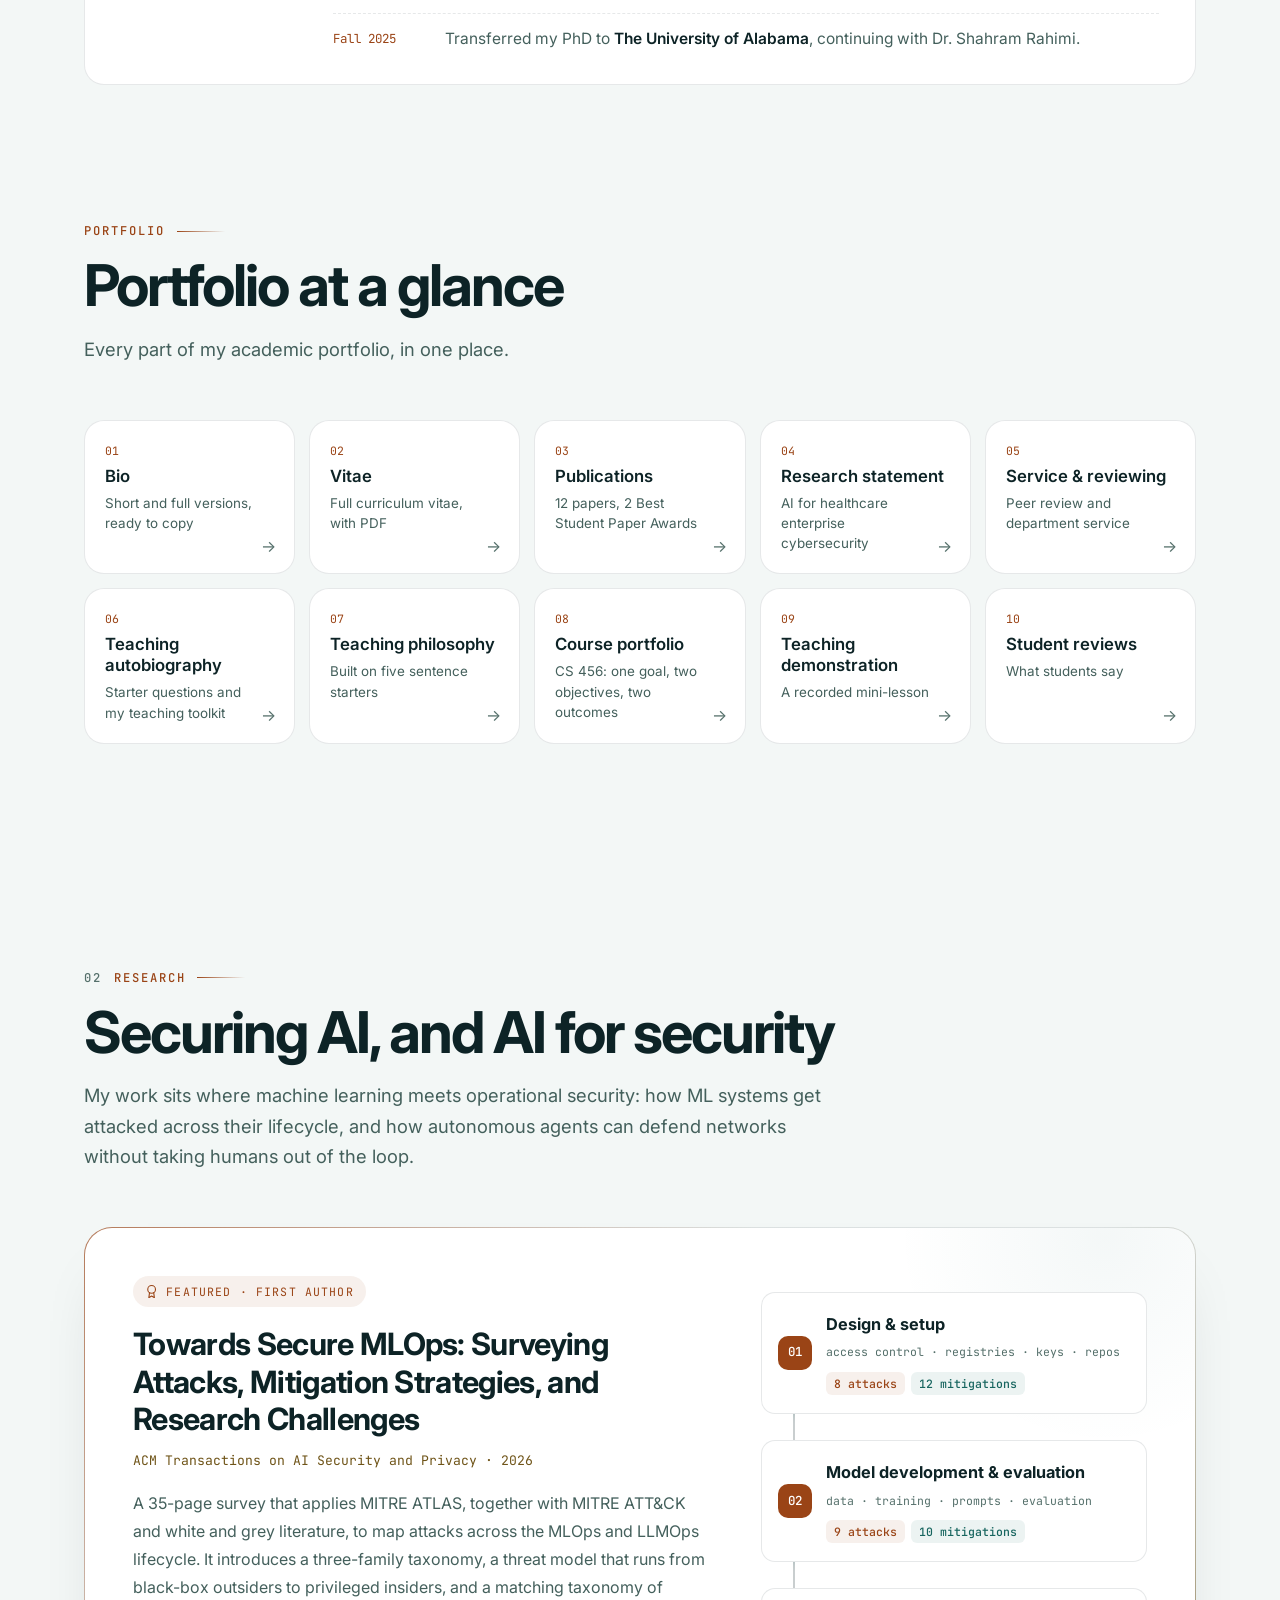
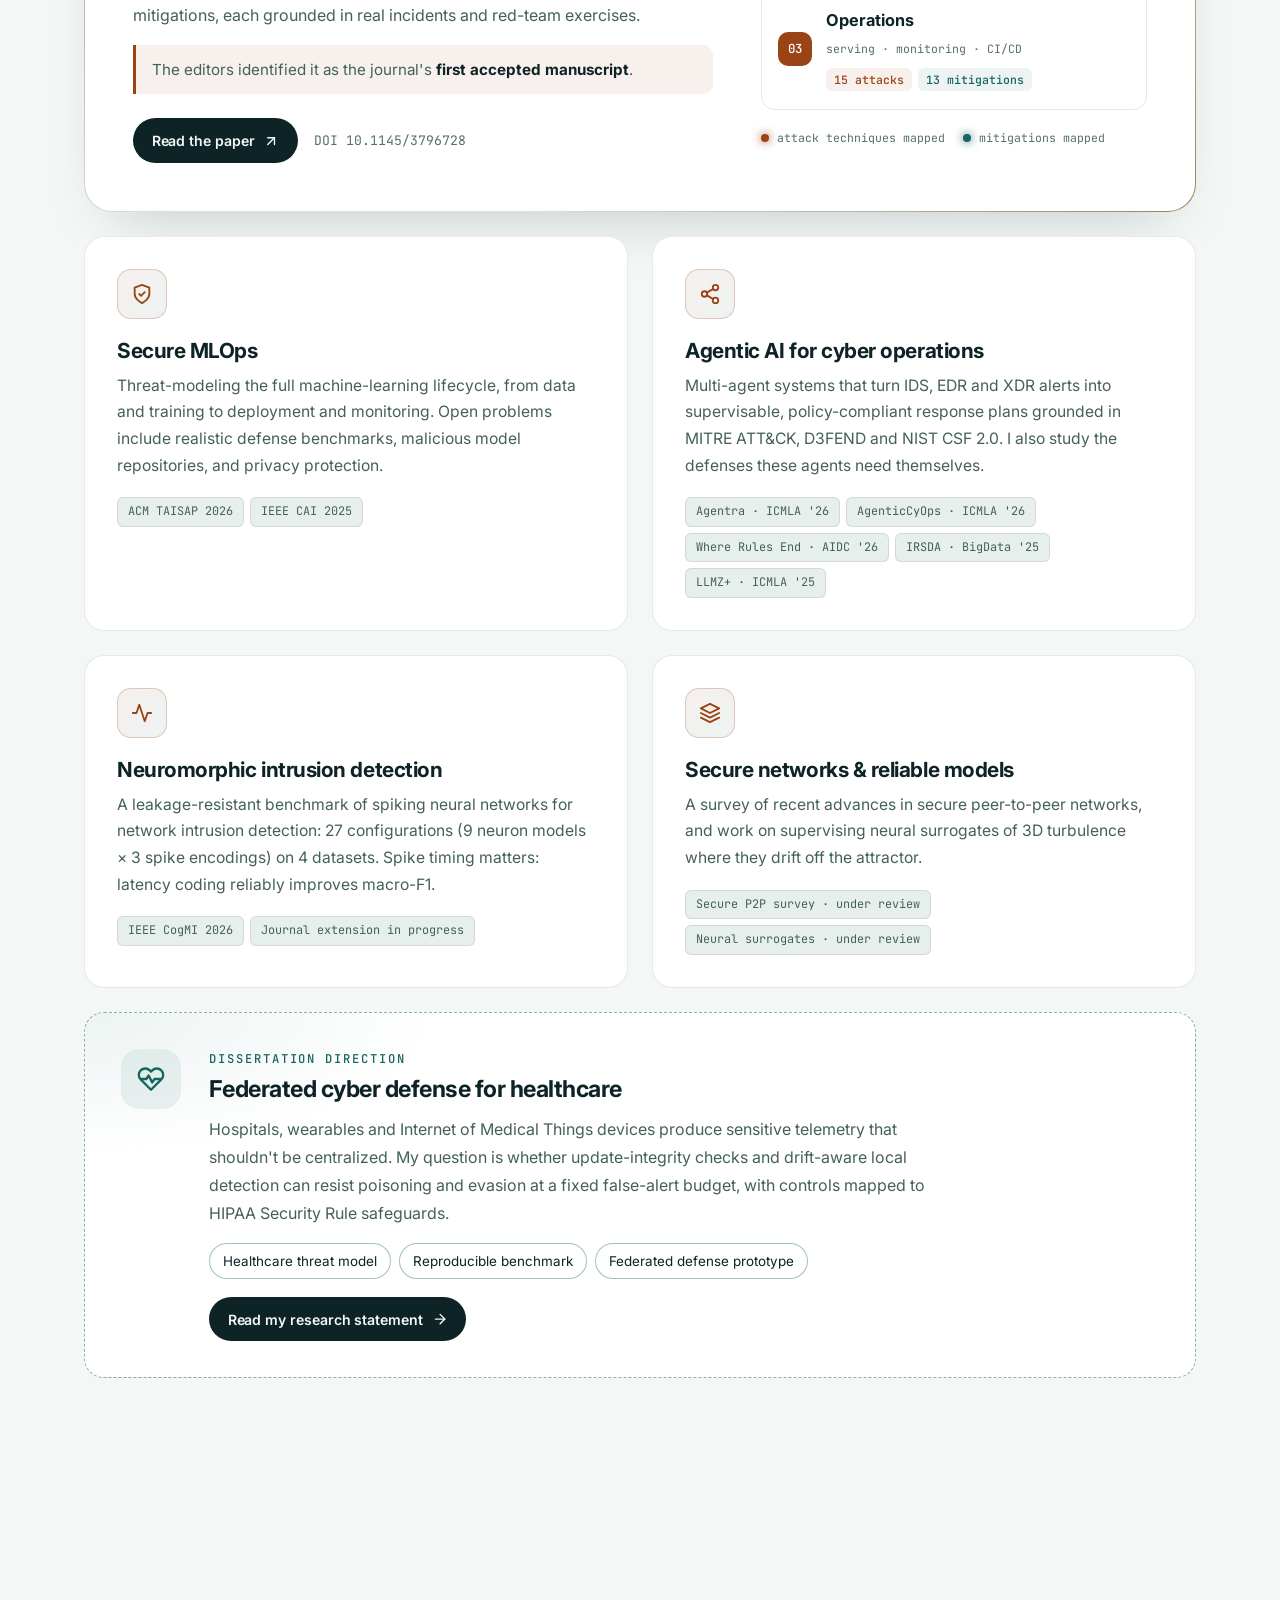
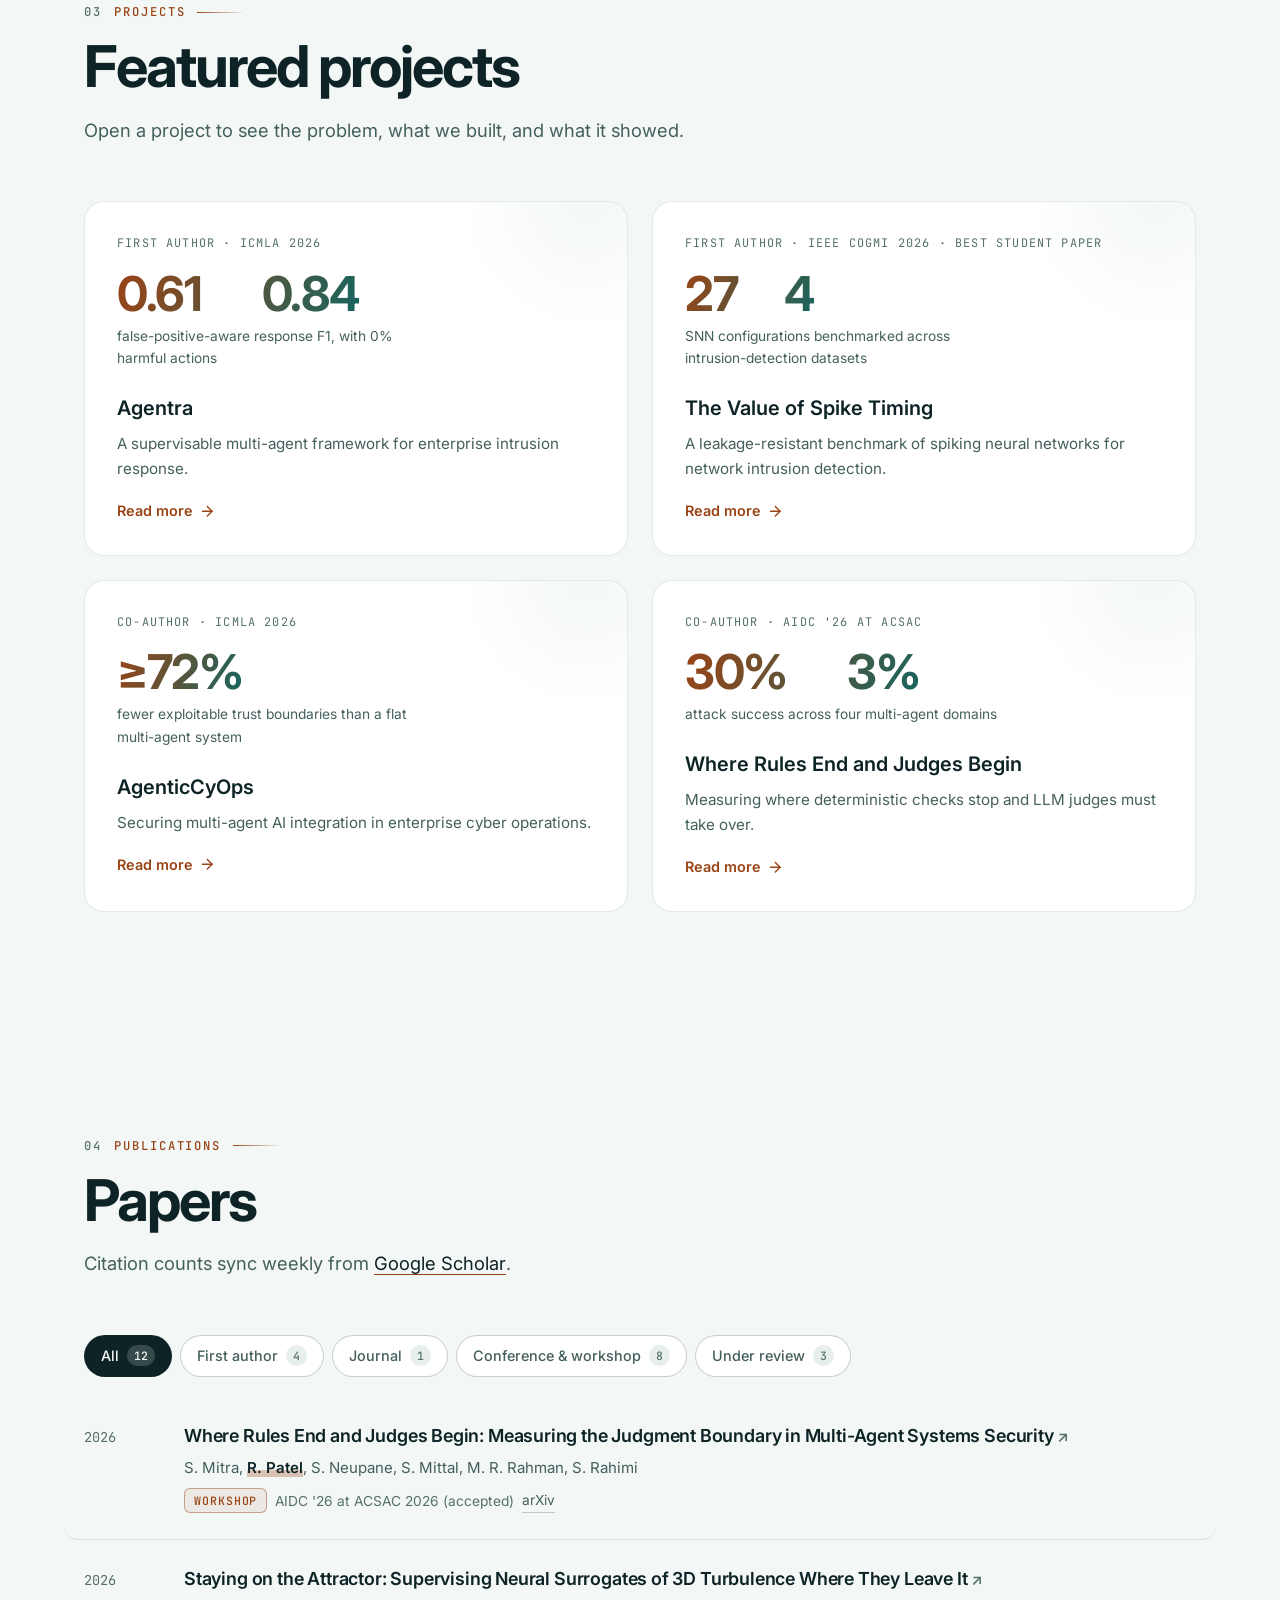
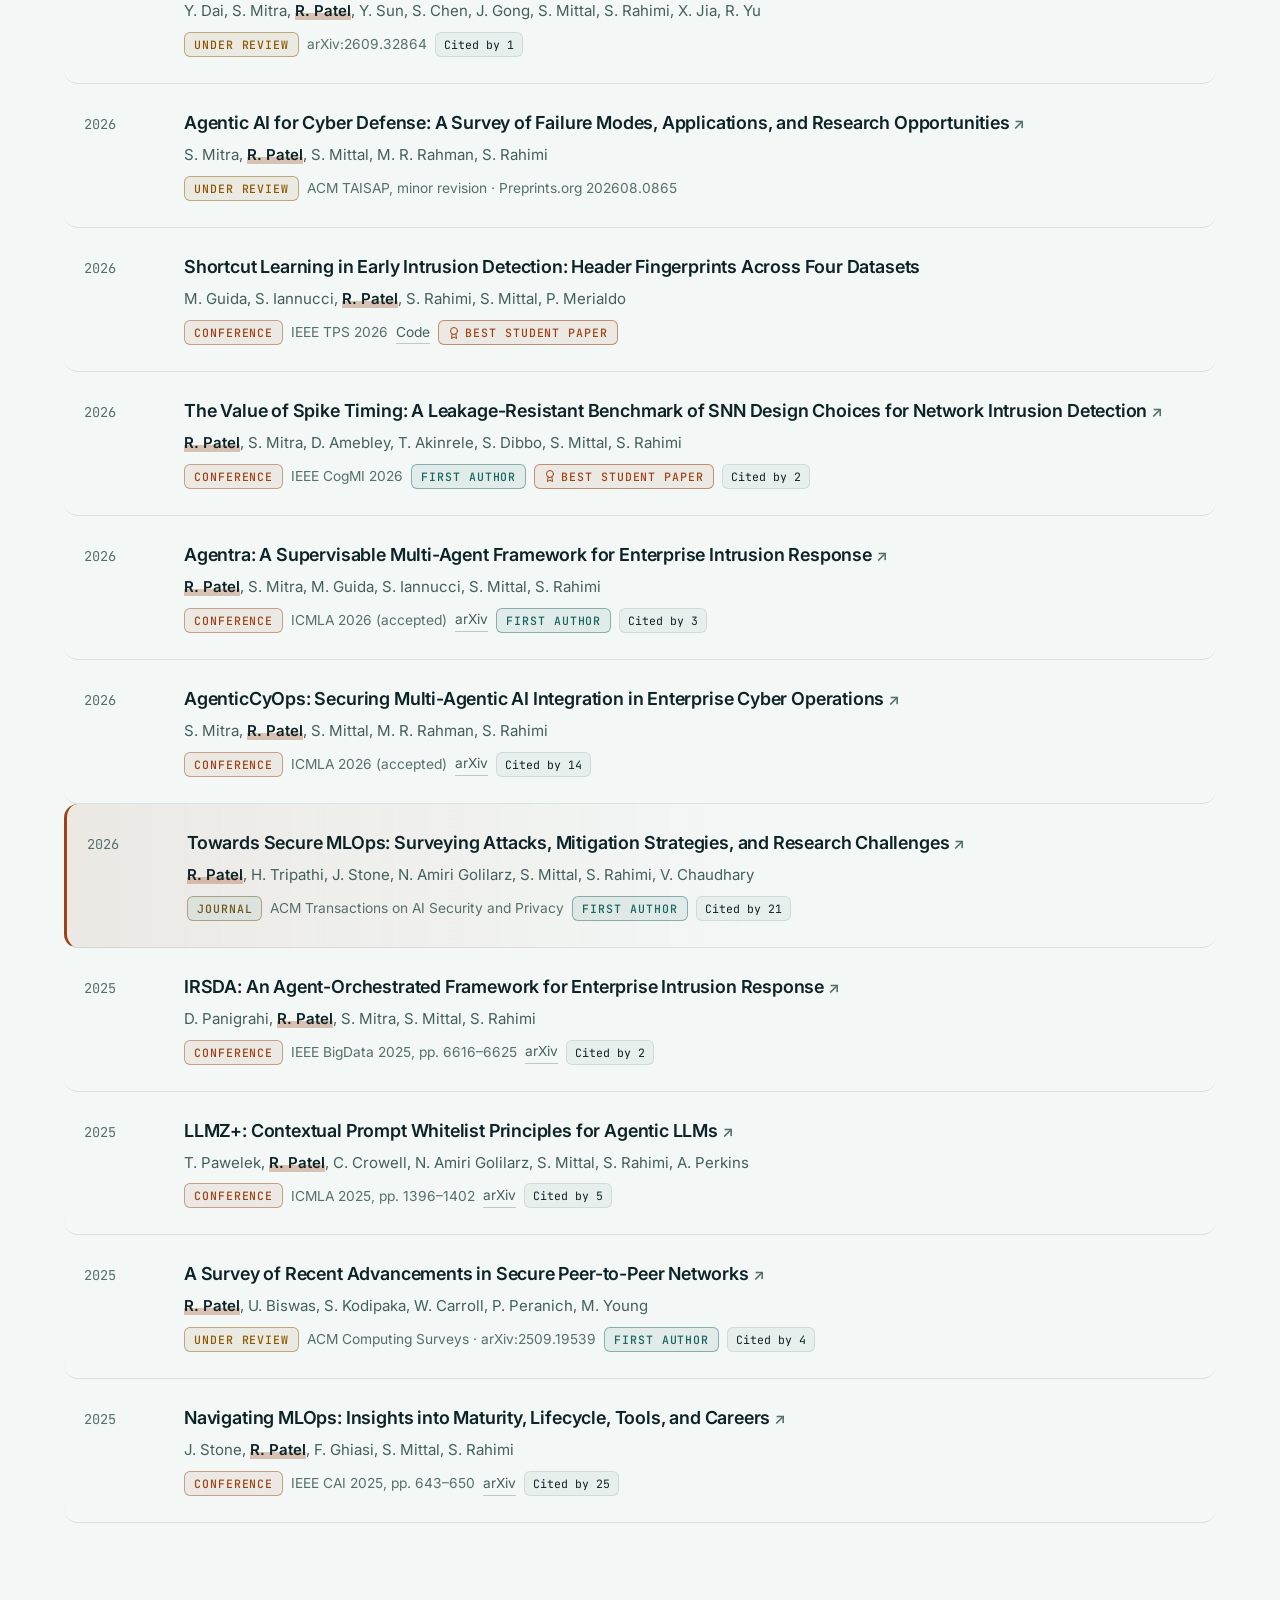
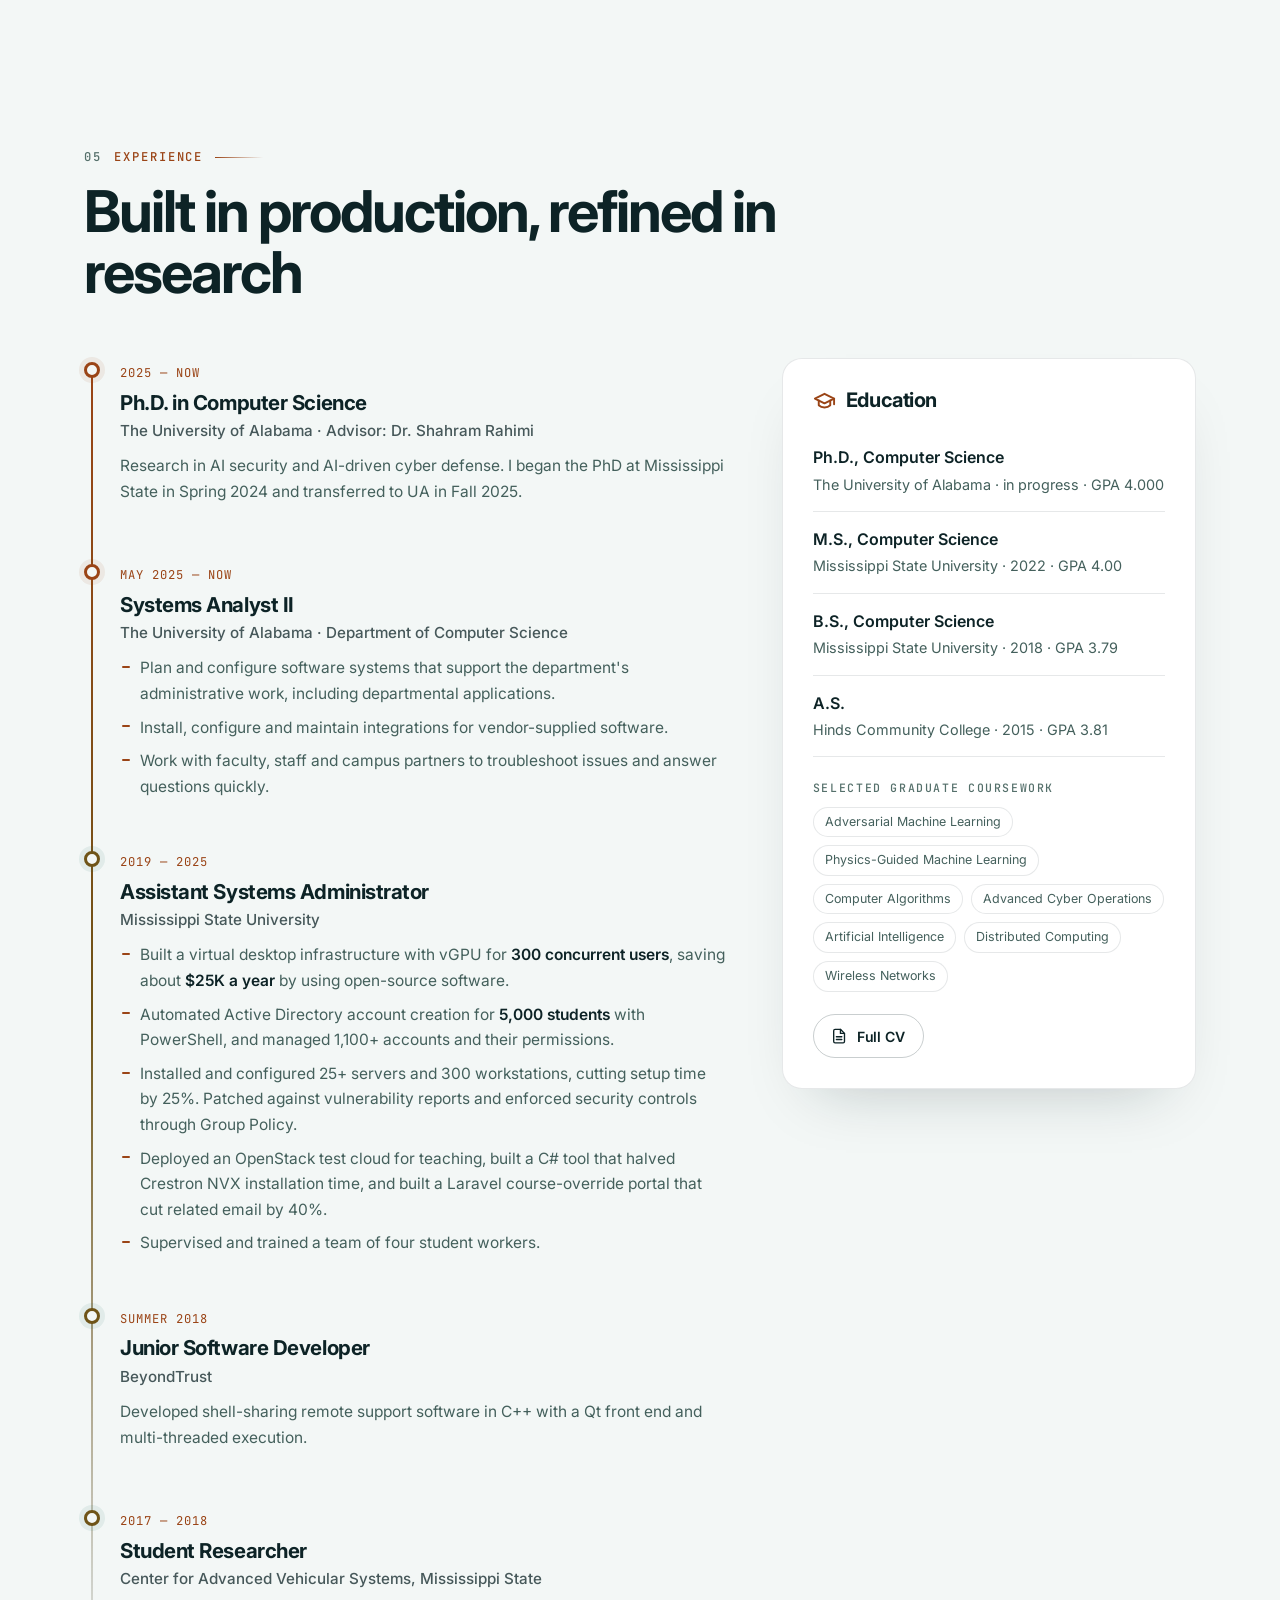
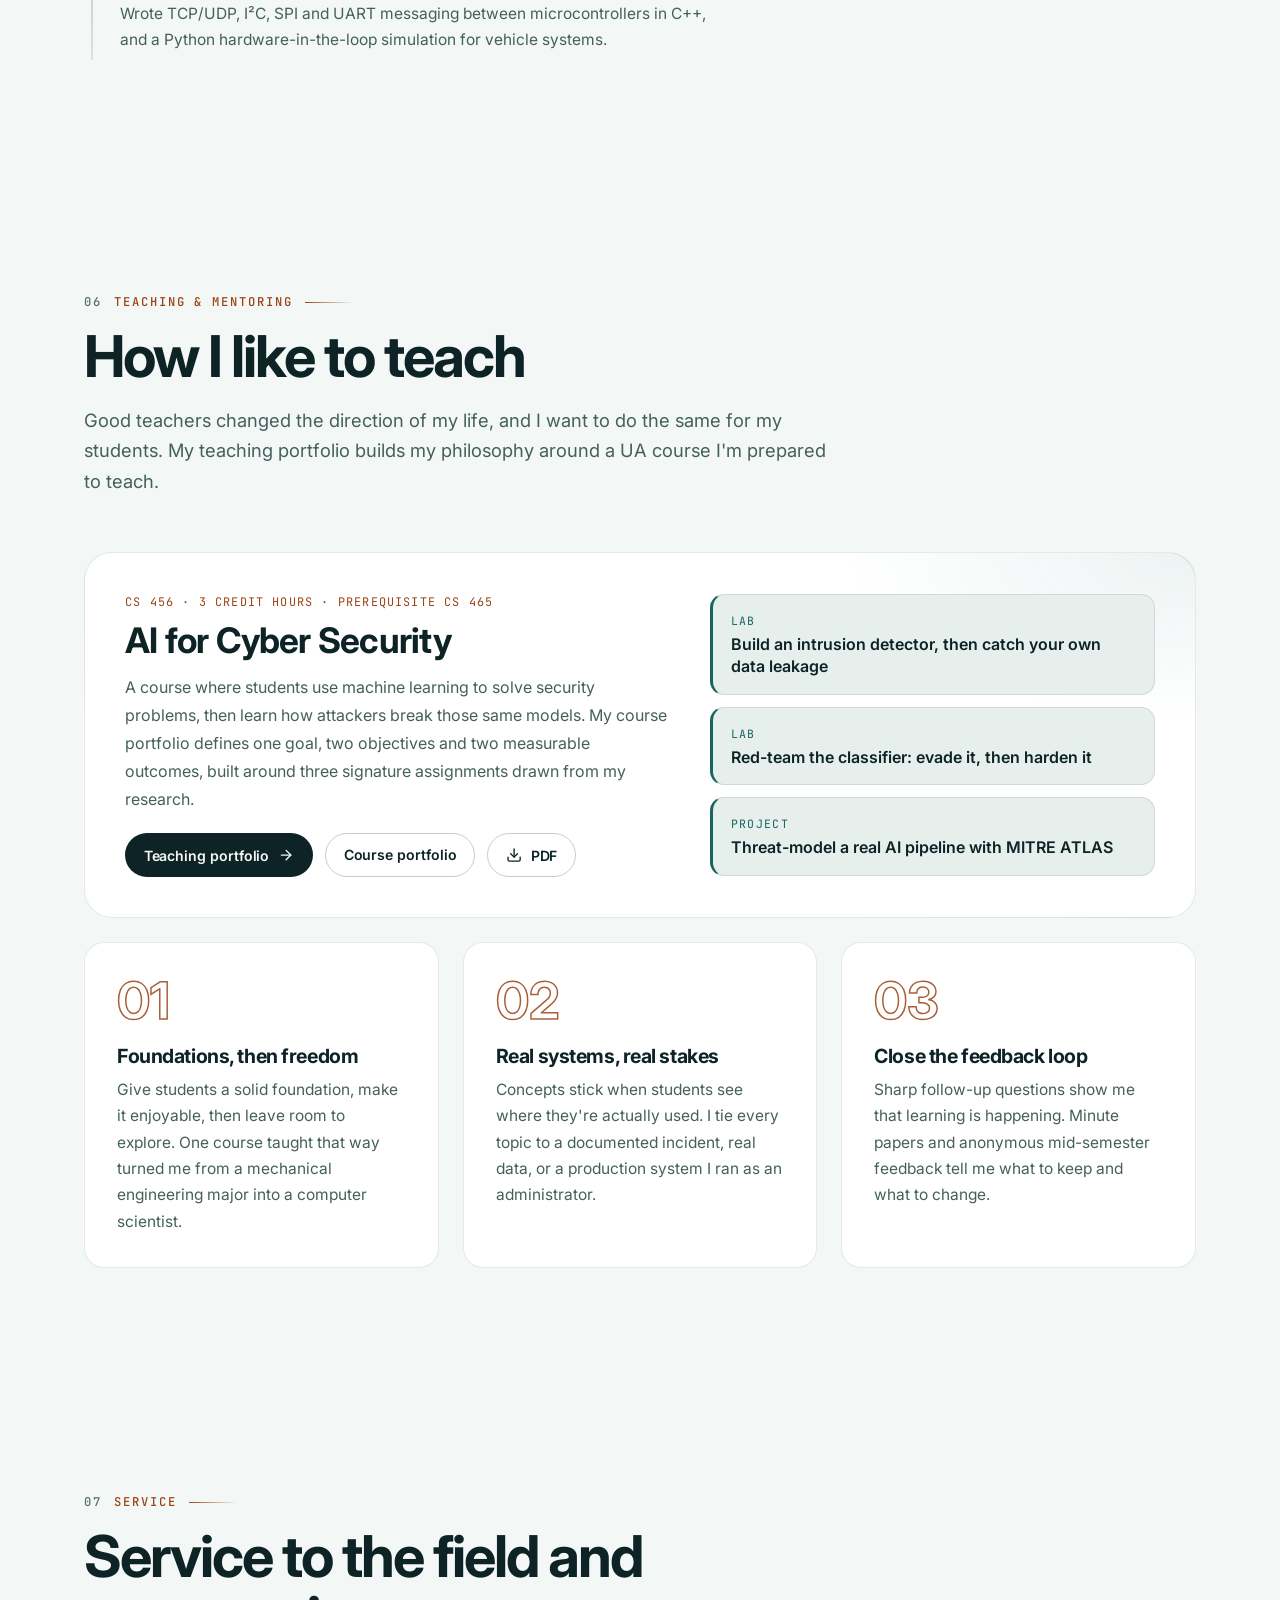
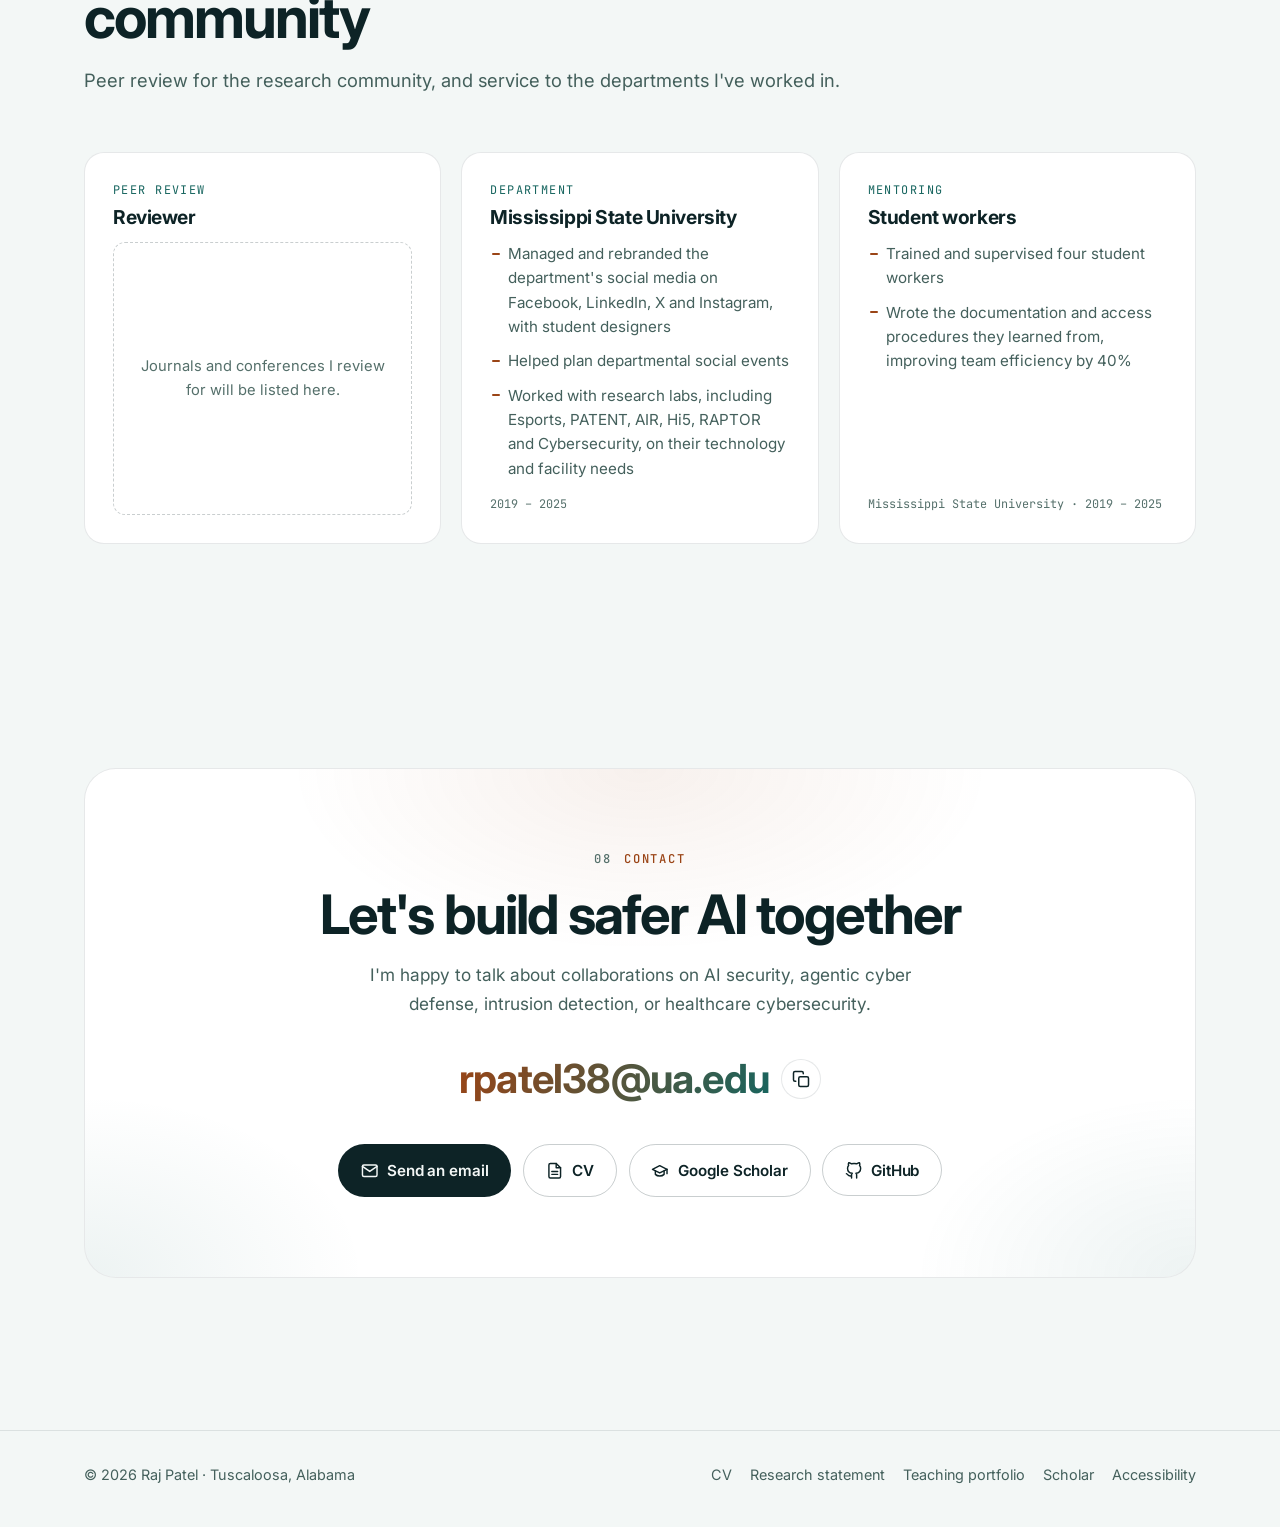
==== commit 7dc6a583: "Added certificates for best student paper awards" ====
--- a/index.html
+++ b/index.html
@@ -22,7 +22,7 @@
   <link rel="preconnect" href="https://fonts.googleapis.com">
   <link rel="preconnect" href="https://fonts.gstatic.com" crossorigin>
   <link href="https://fonts.googleapis.com/css2?family=Inter:wght@400;500;600;700;800&family=JetBrains+Mono:wght@400;500&display=swap" rel="stylesheet">
-  <link rel="stylesheet" href="assets/css/style.css?v=20261029h">
+  <link rel="stylesheet" href="assets/css/style.css?v=20261110a">
 
   <script>
     // Apply saved theme before first paint to avoid a flash.
@@ -146,6 +146,7 @@
 
         <div class="container hero__content">
           <div class="hero__intro">
+            <a class="hero__honor" href="#awards"><svg aria-hidden="true" focusable="false" class="icon"><use href="#i-award"/></svg> 2× Best Student Paper Award · 2026</a>
             <p class="hero__lead">I make AI systems harder to attack, and I build AI that helps defend the enterprise.</p>
             <div class="hero__ctas">
             <a href="#research" class="btn btn--primary">
@@ -169,9 +170,9 @@
           </div>
           <div class="hero__aside">
             <dl class="stats">
-            <div class="stat"><dt>Publications</dt><dd data-count="11" data-scholar="publications">11</dd></div>
+            <div class="stat"><dt>Publications</dt><dd data-count="12" data-scholar="publications">12</dd></div>
             <div class="stat"><dt>First-author</dt><dd data-count="4">4</dd></div>
-            <div class="stat"><dt>Citations</dt><dd data-count="70" data-scholar="citations">70</dd></div>
+            <div class="stat"><dt>Citations</dt><dd data-count="77" data-scholar="citations">77</dd></div>
             <div class="stat"><dt>h-index</dt><dd data-count="4" data-scholar="h_index">4</dd></div>
           </dl>
             <p class="stats__note" id="scholar-note">Synced weekly from Google Scholar</p>
@@ -179,6 +180,36 @@
         </div>
 
         <div class="hero__veil" aria-hidden="true"></div>
+      </div>
+    </section>
+
+    <!-- ===================== AWARDS ===================== -->
+    <section class="section section--awards" id="awards" aria-labelledby="awards-title">
+      <div class="container">
+        <header class="section__head reveal">
+          <p class="eyebrow">Recognition</p>
+          <h2 id="awards-title">Two Best Student Paper Awards in 2026</h2>
+        </header>
+        <div class="awards">
+          <article class="award reveal">
+            <div class="award__icon"><svg aria-hidden="true" focusable="false" class="icon"><use href="#i-award"/></svg></div>
+            <p class="award__kicker">Best Student Paper Award · First author</p>
+            <h3 class="award__venue">IEEE CogMI 2026</h3>
+            <p class="award__conf">8th IEEE International Conference on Cognitive Machine Intelligence · San Jose, CA · November 2026</p>
+            <p class="award__paper"><a href="https://arxiv.org/abs/2606.01442" target="_blank" rel="noopener">The Value of Spike Timing: A Leakage-Resistant Benchmark of SNN Design Choices for Network Intrusion Detection</a></p>
+            <p class="award__authors"><b>R. Patel</b>, S. Mitra, D. Amebley, T. Akinrele, S. Dibbo, S. Mittal, S. Rahimi</p>
+            <a class="award__cert" href="assets/docs/awards/CogMI-2026-Best-Student-Paper.pdf" target="_blank" rel="noopener">View certificate (PDF)</a>
+          </article>
+          <article class="award reveal">
+            <div class="award__icon"><svg aria-hidden="true" focusable="false" class="icon"><use href="#i-award"/></svg></div>
+            <p class="award__kicker">Best Student Paper Award · Co-author</p>
+            <h3 class="award__venue">IEEE TPS 2026</h3>
+            <p class="award__conf">8th IEEE International Conference on Trust, Privacy and Security in Intelligent Systems, and Applications · San Jose, CA · November 2026</p>
+            <p class="award__paper"><a href="https://github.com/micheleguidaa/early-nids-artifact" target="_blank" rel="noopener">Shortcut Learning in Early Intrusion Detection: Header Fingerprints Across Four Datasets</a></p>
+            <p class="award__authors">M. Guida, S. Iannucci, <b>R. Patel</b>, S. Rahimi, S. Mittal, P. Merialdo</p>
+            <a class="award__cert" href="assets/docs/awards/TPS-2026-Best-Student-Paper.pdf" target="_blank" rel="noopener">View certificate (PDF)</a>
+          </article>
+        </div>
       </div>
     </section>
 
@@ -260,14 +291,14 @@
             <article class="bio__card">
               <div class="bio__bar"><span>Short bio</span><button class="copy-btn" data-copy="#bio-short">Copy</button></div>
               <div id="bio-short">
-                <p>Raj Patel is a Ph.D. student in Computer Science at The University of Alabama, advised by Dr. Shahram Rahimi, and a Systems Analyst II in UA's Department of Computer Science. Patel's research focuses on the security of AI systems and on AI for enterprise cyber defense, including secure MLOps, supervised agentic intrusion response, and federated intrusion detection for healthcare.</p>
+                <p>Raj Patel is a Ph.D. student in Computer Science at The University of Alabama, advised by Dr. Shahram Rahimi, and a Systems Analyst II in UA's Department of Computer Science. Patel's research focuses on the security of AI systems and on AI for enterprise cyber defense, including secure MLOps, supervised agentic intrusion response, and federated intrusion detection for healthcare. Patel received two Best Student Paper Awards in 2026, at IEEE CogMI and IEEE TPS.</p>
               </div>
             </article>
             <article class="bio__card">
               <div class="bio__bar"><span>Full bio</span><button class="copy-btn" data-copy="#bio-full">Copy</button></div>
               <div id="bio-full">
                 <p>Raj Patel is a Ph.D. student in Computer Science at The University of Alabama (UA), advised by Dr. Shahram Rahimi, and a Systems Analyst II in UA's Department of Computer Science. Patel's research examines how machine-learning systems are attacked across their lifecycle and how AI agents can help defend enterprise networks without removing human oversight.</p>
-                <p>Patel is the first author of "Towards Secure MLOps," the first manuscript accepted at ACM Transactions on AI Security and Privacy. Further work on agentic intrusion response, multi-agent AI security and spiking neural networks for intrusion detection has been published or accepted at IEEE BigData, ICMLA, IEEE CogMI and the AIDC workshop at ACSAC. Patel's dissertation research focuses on federated cyber defense for healthcare enterprises.</p>
+                <p>Patel is the first author of "Towards Secure MLOps," the first manuscript accepted at ACM Transactions on AI Security and Privacy. Further work on agentic intrusion response, multi-agent AI security and spiking neural networks for intrusion detection has been published or accepted at IEEE BigData, ICMLA, IEEE CogMI, IEEE TPS and the AIDC workshop at ACSAC. In 2026, Patel received the Best Student Paper Award at IEEE CogMI as first author, and shared the Best Student Paper Award at IEEE TPS as a co-author. Patel's dissertation research focuses on federated cyber defense for healthcare enterprises.</p>
                 <p>Patel holds B.S. and M.S. degrees in Computer Science from Mississippi State University and spent six years there as a systems administrator before turning to research. A single programming course is what first drew Patel from mechanical engineering to computing.</p>
               </div>
             </article>
@@ -282,6 +313,8 @@
         <div class="news reveal">
           <h2 class="news__title" id="news-title"><span class="live-dot"></span> Latest</h2>
           <ol class="news__list">
+            <li><time>Nov 2026</time><p><a href="https://arxiv.org/abs/2606.01442" target="_blank" rel="noopener"><em>The Value of Spike Timing</em></a> won the <strong>Best Student Paper Award at IEEE CogMI 2026</strong>.</p></li>
+            <li><time>Nov 2026</time><p><em>Shortcut Learning in Early Intrusion Detection</em>, with Michele Guida and colleagues at Roma Tre, won the <strong>Best Student Paper Award at IEEE TPS 2026</strong>.</p></li>
             <li><time>2026</time><p><a href="https://arxiv.org/abs/2606.18325" target="_blank" rel="noopener"><em>Agentra</em></a> (first author) and <a href="https://arxiv.org/abs/2603.09134" target="_blank" rel="noopener"><em>AgenticCyOps</em></a> accepted at <strong>ICMLA 2026</strong>.</p></li>
             <li><time>2026</time><p><a href="https://arxiv.org/abs/2610.07657" target="_blank" rel="noopener"><em>Where Rules End and Judges Begin</em></a> accepted at the <strong>AIDC '26 workshop</strong> at ACSAC 2026.</p></li>
             <li><time>2026</time><p><a href="https://arxiv.org/abs/2606.01442" target="_blank" rel="noopener"><em>The Value of Spike Timing</em></a> accepted at <strong>IEEE CogMI 2026</strong>.</p></li>
@@ -305,7 +338,7 @@
         <div class="pgrid">
           <a class="ptile reveal" href="#bio"><span class="ptile__num">01</span><strong>Bio</strong><span>Short and full versions, ready to copy</span></a>
           <a class="ptile reveal" href="cv.html"><span class="ptile__num">02</span><strong>Vitae</strong><span>Full curriculum vitae, with PDF</span></a>
-          <a class="ptile reveal" href="#publications"><span class="ptile__num">03</span><strong>Publications</strong><span>11 papers with live citation counts</span></a>
+          <a class="ptile reveal" href="#publications"><span class="ptile__num">03</span><strong>Publications</strong><span>12 papers, 2 Best Student Paper Awards</span></a>
           <a class="ptile reveal" href="research.html"><span class="ptile__num">04</span><strong>Research statement</strong><span>AI for healthcare enterprise cybersecurity</span></a>
           <a class="ptile reveal" href="#service"><span class="ptile__num">05</span><strong>Service &amp; reviewing</strong><span>Peer review and department service</span></a>
           <a class="ptile reveal" href="teaching.html#autobiography"><span class="ptile__num">06</span><strong>Teaching autobiography</strong><span>Starter questions and my teaching toolkit</span></a>
@@ -473,7 +506,7 @@
           </button>
 
           <button class="project reveal" aria-haspopup="dialog" data-dialog="dlg-snn">
-            <span class="project__tag">First author · IEEE CogMI 2026</span>
+            <span class="project__tag">First author · IEEE CogMI 2026 · Best Student Paper</span>
             <span class="project__metric">27 <i>×</i> 4</span>
             <span class="project__label">SNN configurations benchmarked across intrusion-detection datasets</span>
             <span class="project__title">The Value of Spike Timing</span>
@@ -517,7 +550,7 @@
 
       <dialog class="dialog" id="dlg-snn" aria-labelledby="dlg-snn-t">
         <button class="icon-btn dialog__close" aria-label="Close"><svg aria-hidden="true" focusable="false" class="icon"><use href="#i-close"/></svg></button>
-        <p class="dialog__tag">First author · IEEE CogMI 2026</p>
+        <p class="dialog__tag">First author · IEEE CogMI 2026 · Best Student Paper Award</p>
         <h3 id="dlg-snn-t">The Value of Spike Timing: A Leakage-Resistant Benchmark of SNN Design Choices for Network Intrusion Detection</h3>
         <h4>The problem</h4>
         <p>Spiking neural networks are a promising, energy-efficient option for intrusion detection, but it isn't clear which design choices actually matter. Results can also look better than they are when training and test data aren't cleanly separated.</p>
@@ -567,10 +600,10 @@
         </header>
 
         <div class="filters reveal" role="group" aria-label="Filter publications">
-          <button class="filter is-active" data-filter="all" aria-pressed="true">All <span>11</span></button>
+          <button class="filter is-active" data-filter="all" aria-pressed="true">All <span>12</span></button>
           <button class="filter" data-filter="first" aria-pressed="false">First author <span>4</span></button>
           <button class="filter" data-filter="journal" aria-pressed="false">Journal <span>1</span></button>
-          <button class="filter" data-filter="conference" aria-pressed="false">Conference &amp; workshop <span>7</span></button>
+          <button class="filter" data-filter="conference" aria-pressed="false">Conference &amp; workshop <span>8</span></button>
           <button class="filter" data-filter="review" aria-pressed="false">Under review <span>3</span></button>
         </div>
 
@@ -603,12 +636,21 @@
             </div>
           </li>
 
+          <li class="pub reveal" data-type="conference">
+            <span class="pub__year">2026</span>
+            <div class="pub__body">
+              <h3>Shortcut Learning in Early Intrusion Detection: Header Fingerprints Across Four Datasets</h3>
+              <p class="pub__authors">M. Guida, S. Iannucci, <b>R. Patel</b>, S. Rahimi, S. Mittal, P. Merialdo</p>
+              <p class="pub__meta"><span class="badge badge--conf">Conference</span> IEEE TPS 2026 <a href="https://github.com/micheleguidaa/early-nids-artifact" target="_blank" rel="noopener">Code</a> <span class="badge badge--award"><svg aria-hidden="true" focusable="false" class="icon"><use href="#i-award"/></svg> Best Student Paper</span></p>
+            </div>
+          </li>
+
           <li class="pub reveal" data-type="conference first">
             <span class="pub__year">2026</span>
             <div class="pub__body">
               <h3><a href="https://arxiv.org/abs/2606.01442" target="_blank" rel="noopener">The Value of Spike Timing: A Leakage-Resistant Benchmark of SNN Design Choices for Network Intrusion Detection</a></h3>
               <p class="pub__authors"><b>R. Patel</b>, S. Mitra, D. Amebley, T. Akinrele, S. Dibbo, S. Mittal, S. Rahimi</p>
-              <p class="pub__meta"><span class="badge badge--conf">Conference</span> IEEE CogMI 2026 (accepted) <span class="badge badge--first">First author</span></p>
+              <p class="pub__meta"><span class="badge badge--conf">Conference</span> IEEE CogMI 2026 <span class="badge badge--first">First author</span> <span class="badge badge--award"><svg aria-hidden="true" focusable="false" class="icon"><use href="#i-award"/></svg> Best Student Paper</span></p>
             </div>
           </li>
 
@@ -901,6 +943,6 @@
 
   <div class="toast" id="toast" aria-hidden="true"></div>
 
-  <script src="assets/js/main.js?v=20261029h" defer></script>
+  <script src="assets/js/main.js?v=20261110a" defer></script>
 </body>
 </html>
--- a/assets/css/style.css
+++ b/assets/css/style.css
@@ -1986,3 +1986,81 @@
   .hero__role-a, .hero__role-b { display: block; justify-self: auto; }
   .hero__role-a::after, .hero__role-b::before { display: none; }
 }
+
+/* ==========================================================================
+   Awards
+   ========================================================================== */
+.hero__honor {
+  display: inline-flex;
+  align-items: center;
+  gap: 8px;
+  margin-bottom: 14px;
+  font-family: var(--font-mono);
+  font-size: .76rem;
+  letter-spacing: .06em;
+  text-transform: uppercase;
+  color: var(--accent);
+  border-bottom: 1px solid color-mix(in srgb, var(--accent) 45%, transparent);
+  padding-bottom: 2px;
+  transition: border-color .2s;
+}
+.hero__honor:hover { border-color: var(--accent); }
+.hero__honor .icon { width: 15px; height: 15px; }
+
+.section--awards { padding-top: 96px; }
+.awards { display: grid; grid-template-columns: repeat(2, minmax(0, 1fr)); gap: 24px; }
+.award {
+  position: relative;
+  display: flex;
+  flex-direction: column;
+  padding: 32px;
+  border-radius: var(--radius);
+  border: 1px solid transparent;
+  background:
+    linear-gradient(var(--surface-solid), var(--surface-solid)) padding-box,
+    linear-gradient(135deg, color-mix(in srgb, var(--accent) 75%, transparent), var(--border) 45%, var(--border) 60%, color-mix(in srgb, var(--signal) 60%, transparent)) border-box;
+  box-shadow: var(--shadow);
+}
+.award__icon {
+  display: grid;
+  place-items: center;
+  width: 52px;
+  height: 52px;
+  margin-bottom: 18px;
+  border-radius: 14px;
+  color: var(--accent);
+  background: var(--accent-soft);
+}
+.award__icon .icon { width: 26px; height: 26px; }
+.award__kicker {
+  margin: 0 0 6px;
+  font-family: var(--font-mono);
+  font-size: .74rem;
+  letter-spacing: .1em;
+  text-transform: uppercase;
+  color: var(--accent);
+}
+.award__venue { font-size: clamp(1.6rem, 2.6vw, 2.1rem); font-weight: 700; letter-spacing: -.03em; margin: 0 0 6px; }
+.award__conf { color: var(--faint); font-size: .9rem; margin-bottom: 18px; }
+.award__paper { font-weight: 600; font-size: 1.05rem; line-height: 1.45; margin-bottom: 6px; }
+.award__paper a { border-bottom: 1px solid color-mix(in srgb, var(--accent) 45%, transparent); }
+.award__paper a:hover { color: var(--accent); }
+.award__authors { color: var(--muted); font-size: .92rem; }
+.award__authors b { color: var(--text); }
+.award__cert { margin-top: auto; padding-top: 10px; align-self: flex-start; font-weight: 600; font-size: .9rem; color: var(--accent); }
+.award__cert:hover { text-decoration: underline; }
+
+.badge--award {
+  display: inline-flex;
+  align-items: center;
+  gap: 5px;
+  color: var(--accent);
+  border-color: color-mix(in srgb, var(--accent) 55%, transparent);
+  background: var(--accent-soft);
+}
+.badge--award .icon { width: 12px; height: 12px; }
+
+@media (max-width: 760px) {
+  .awards { grid-template-columns: 1fr; }
+  .award { padding: 26px; }
+}
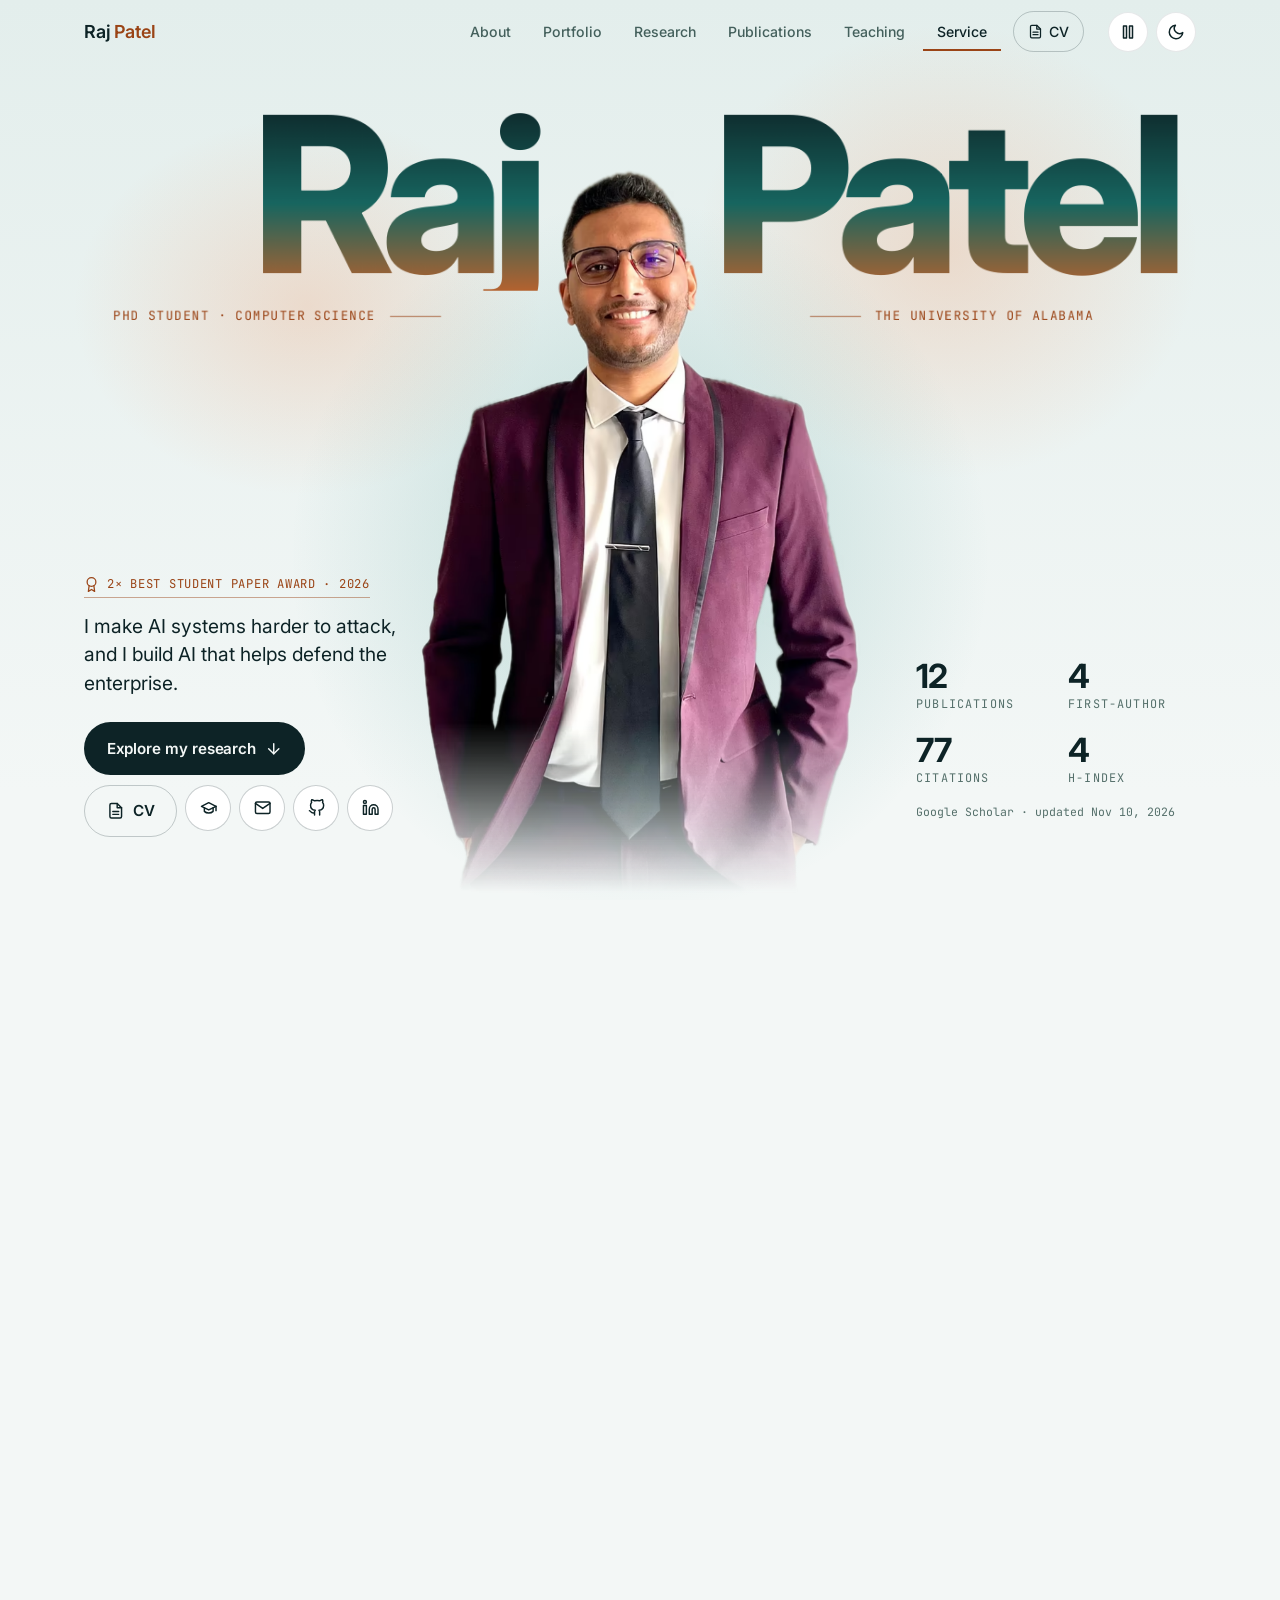
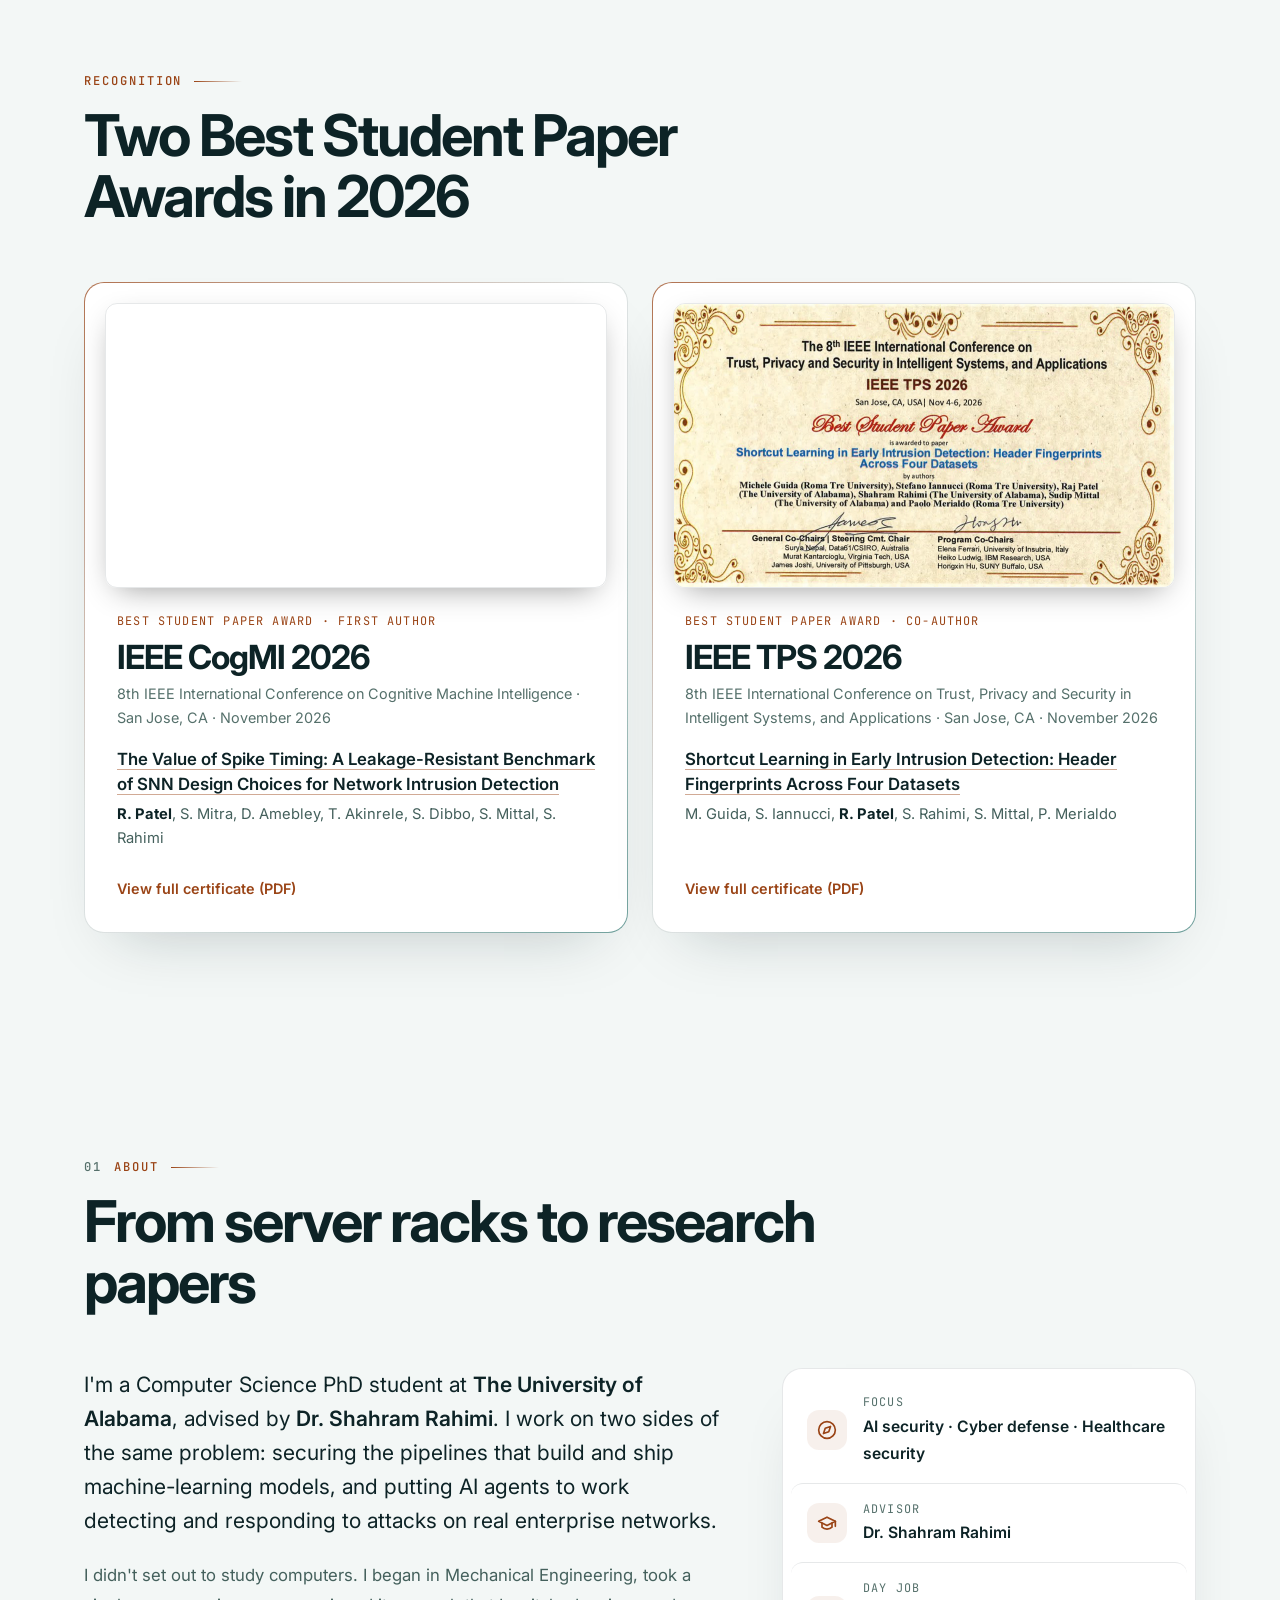
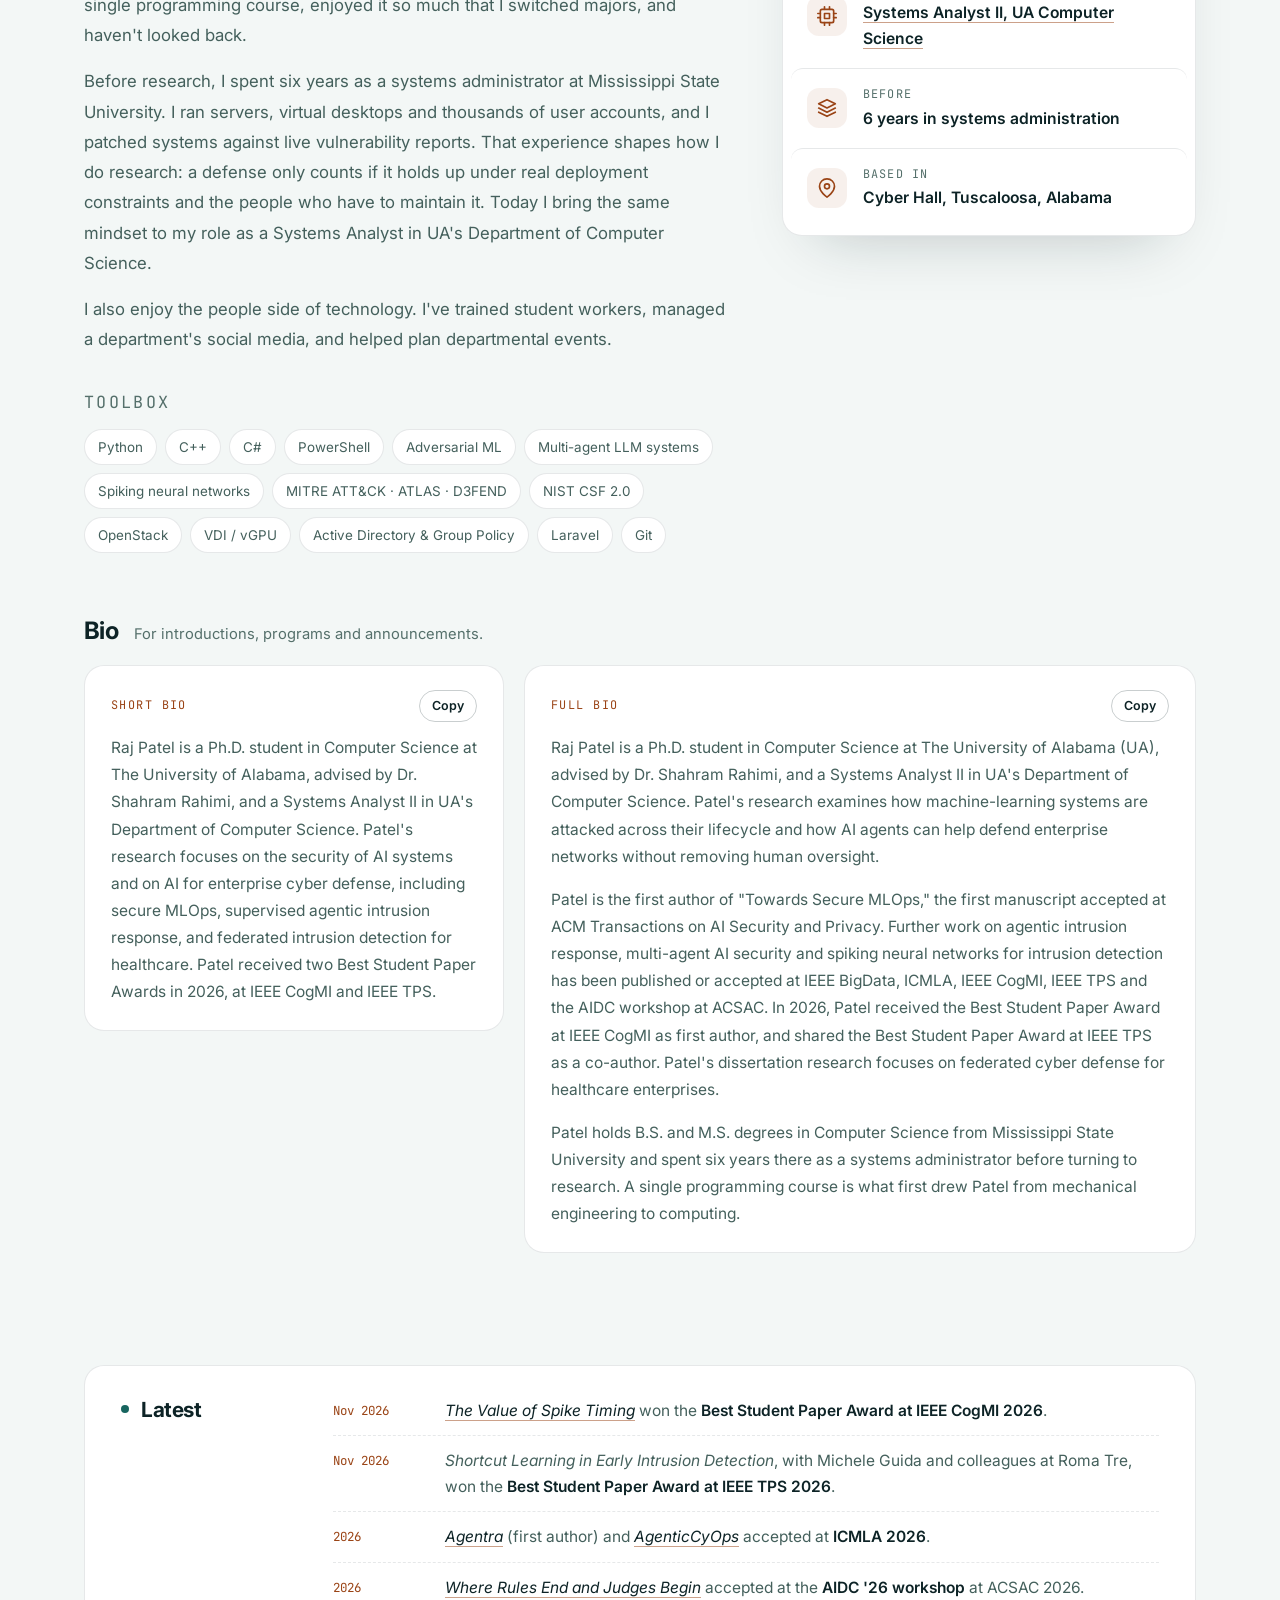
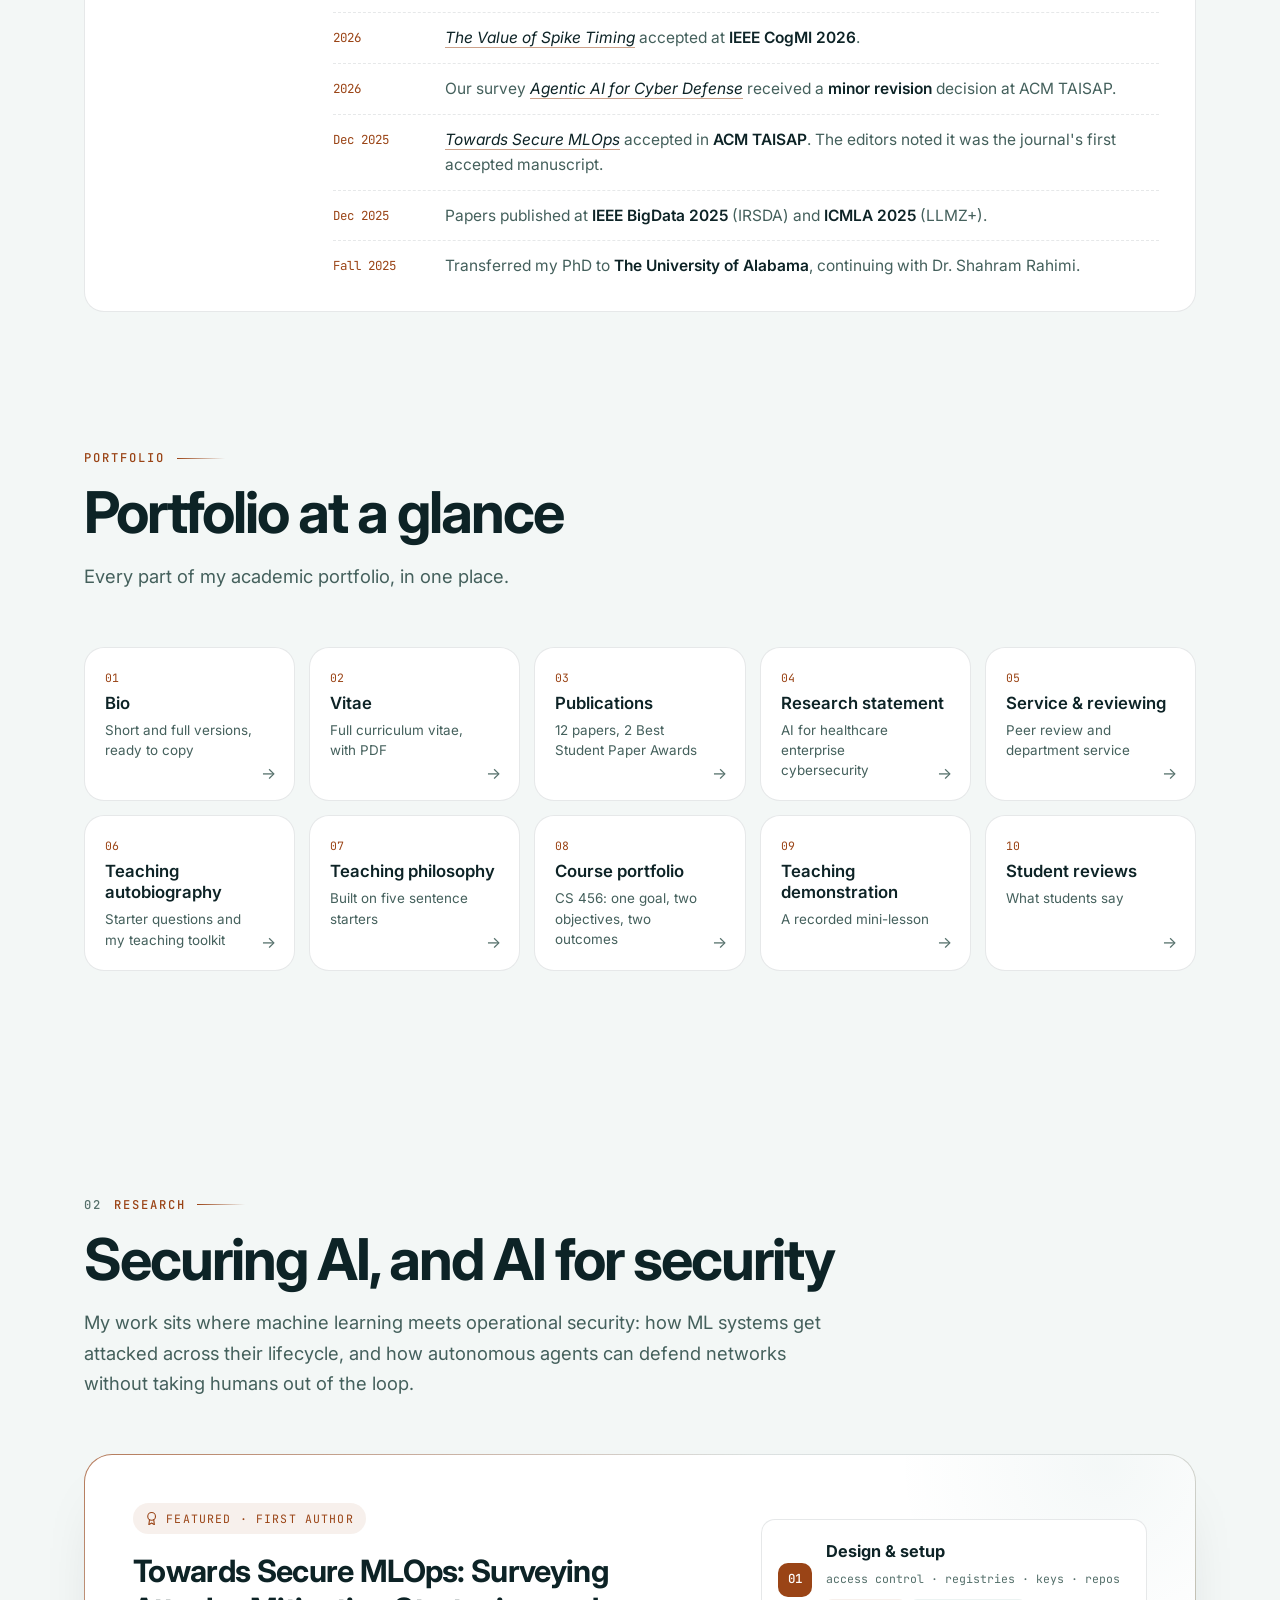
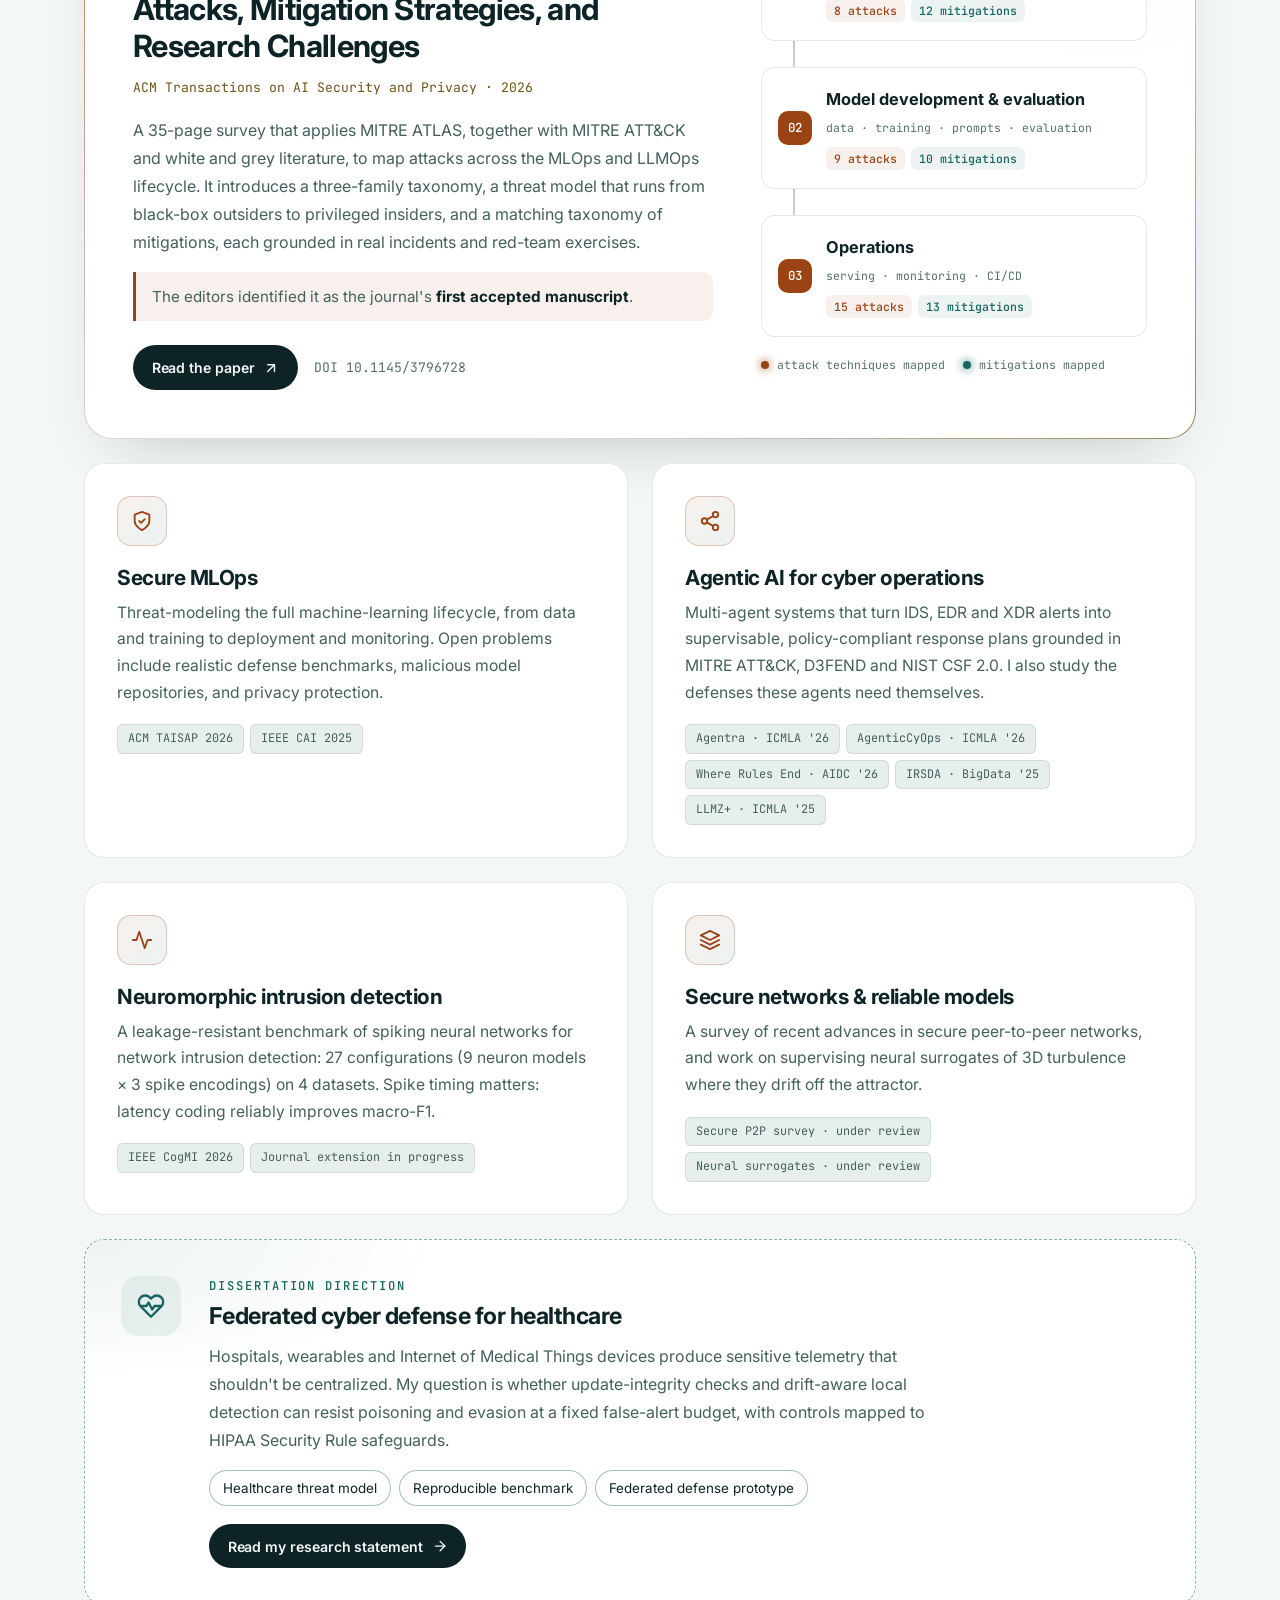
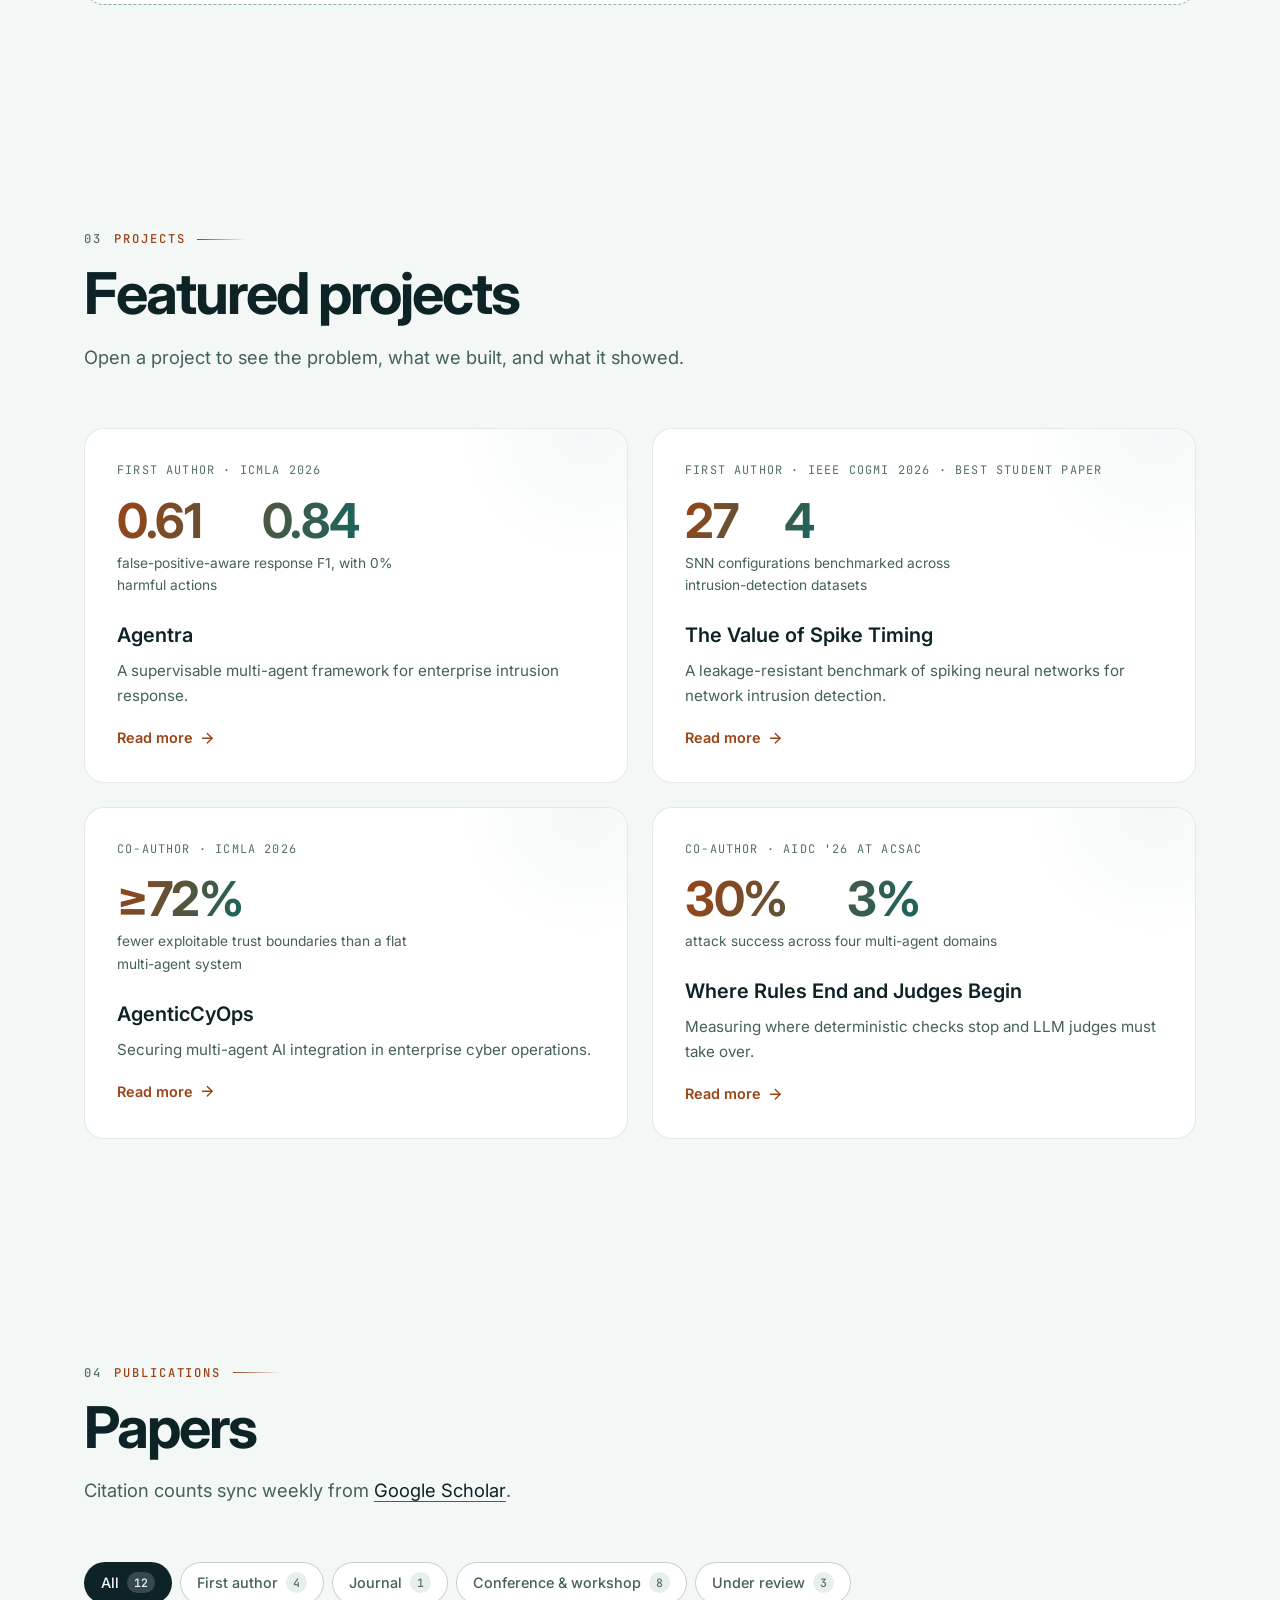
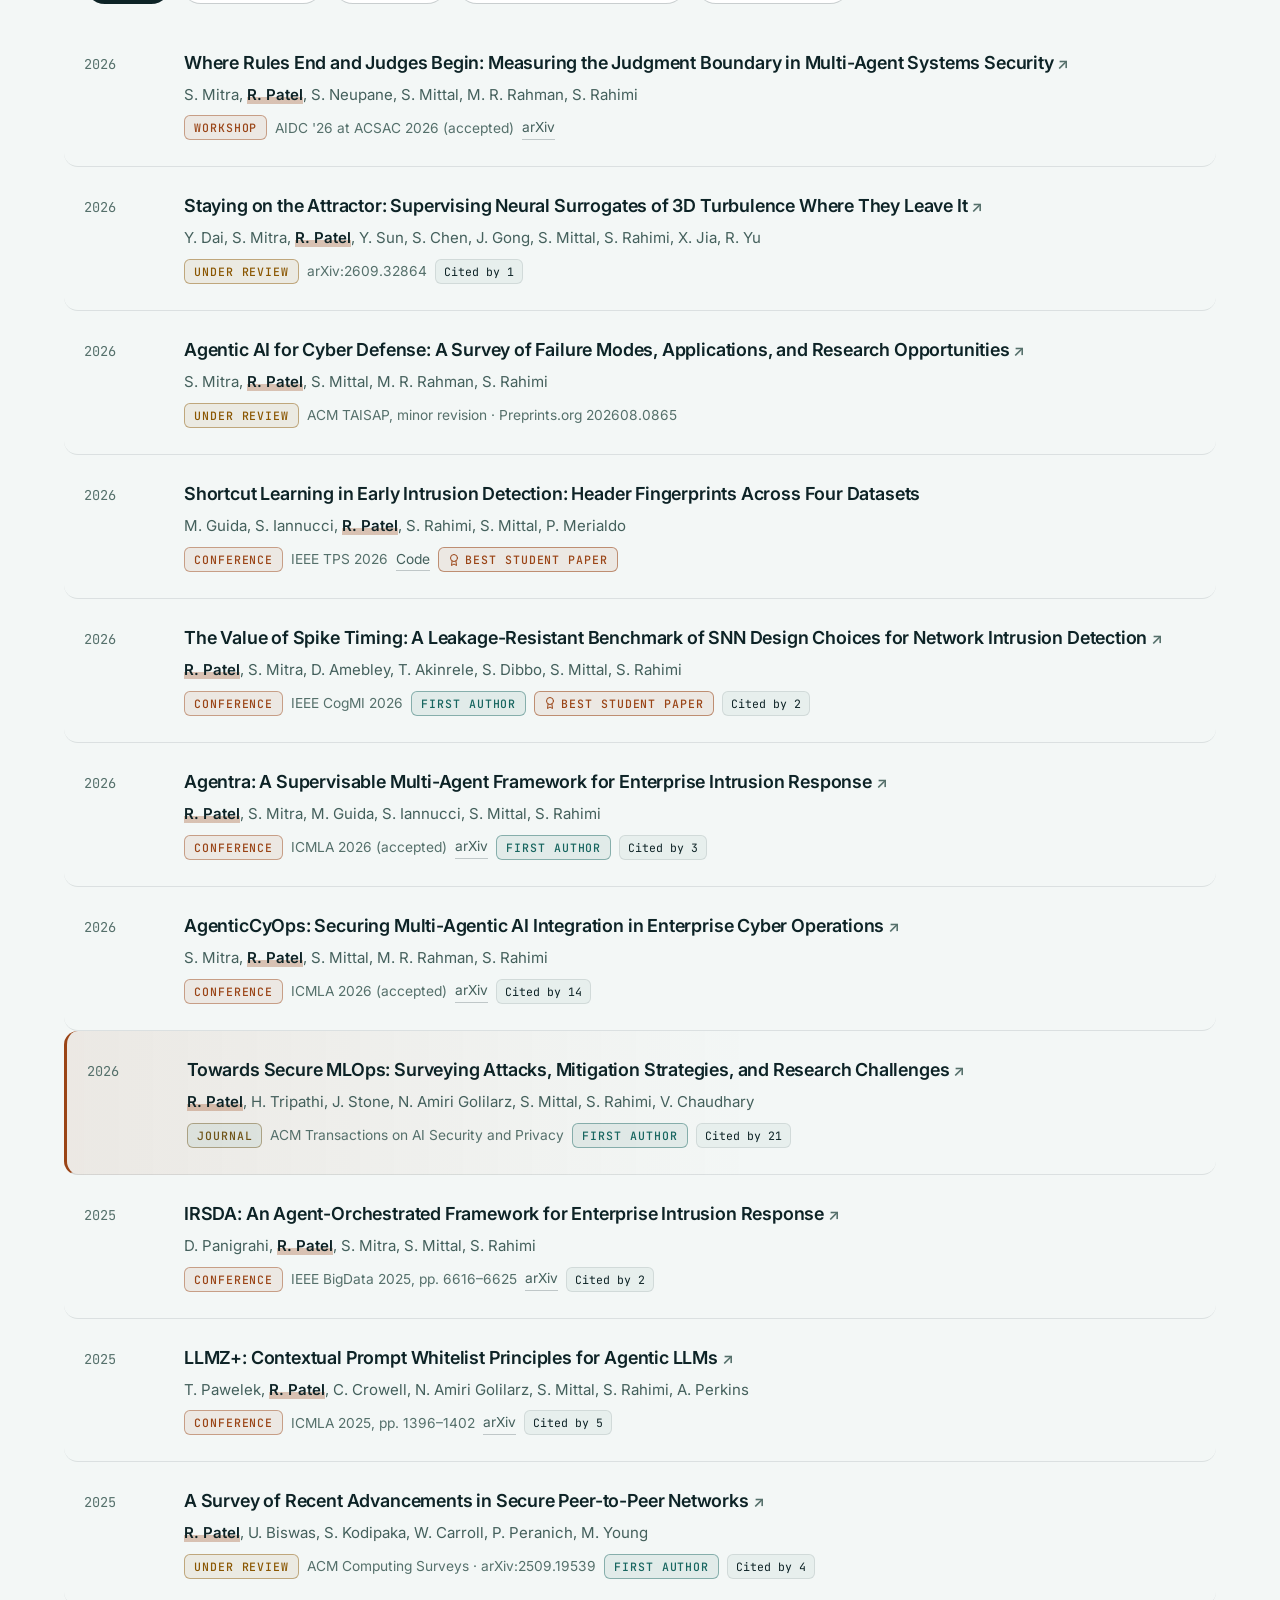
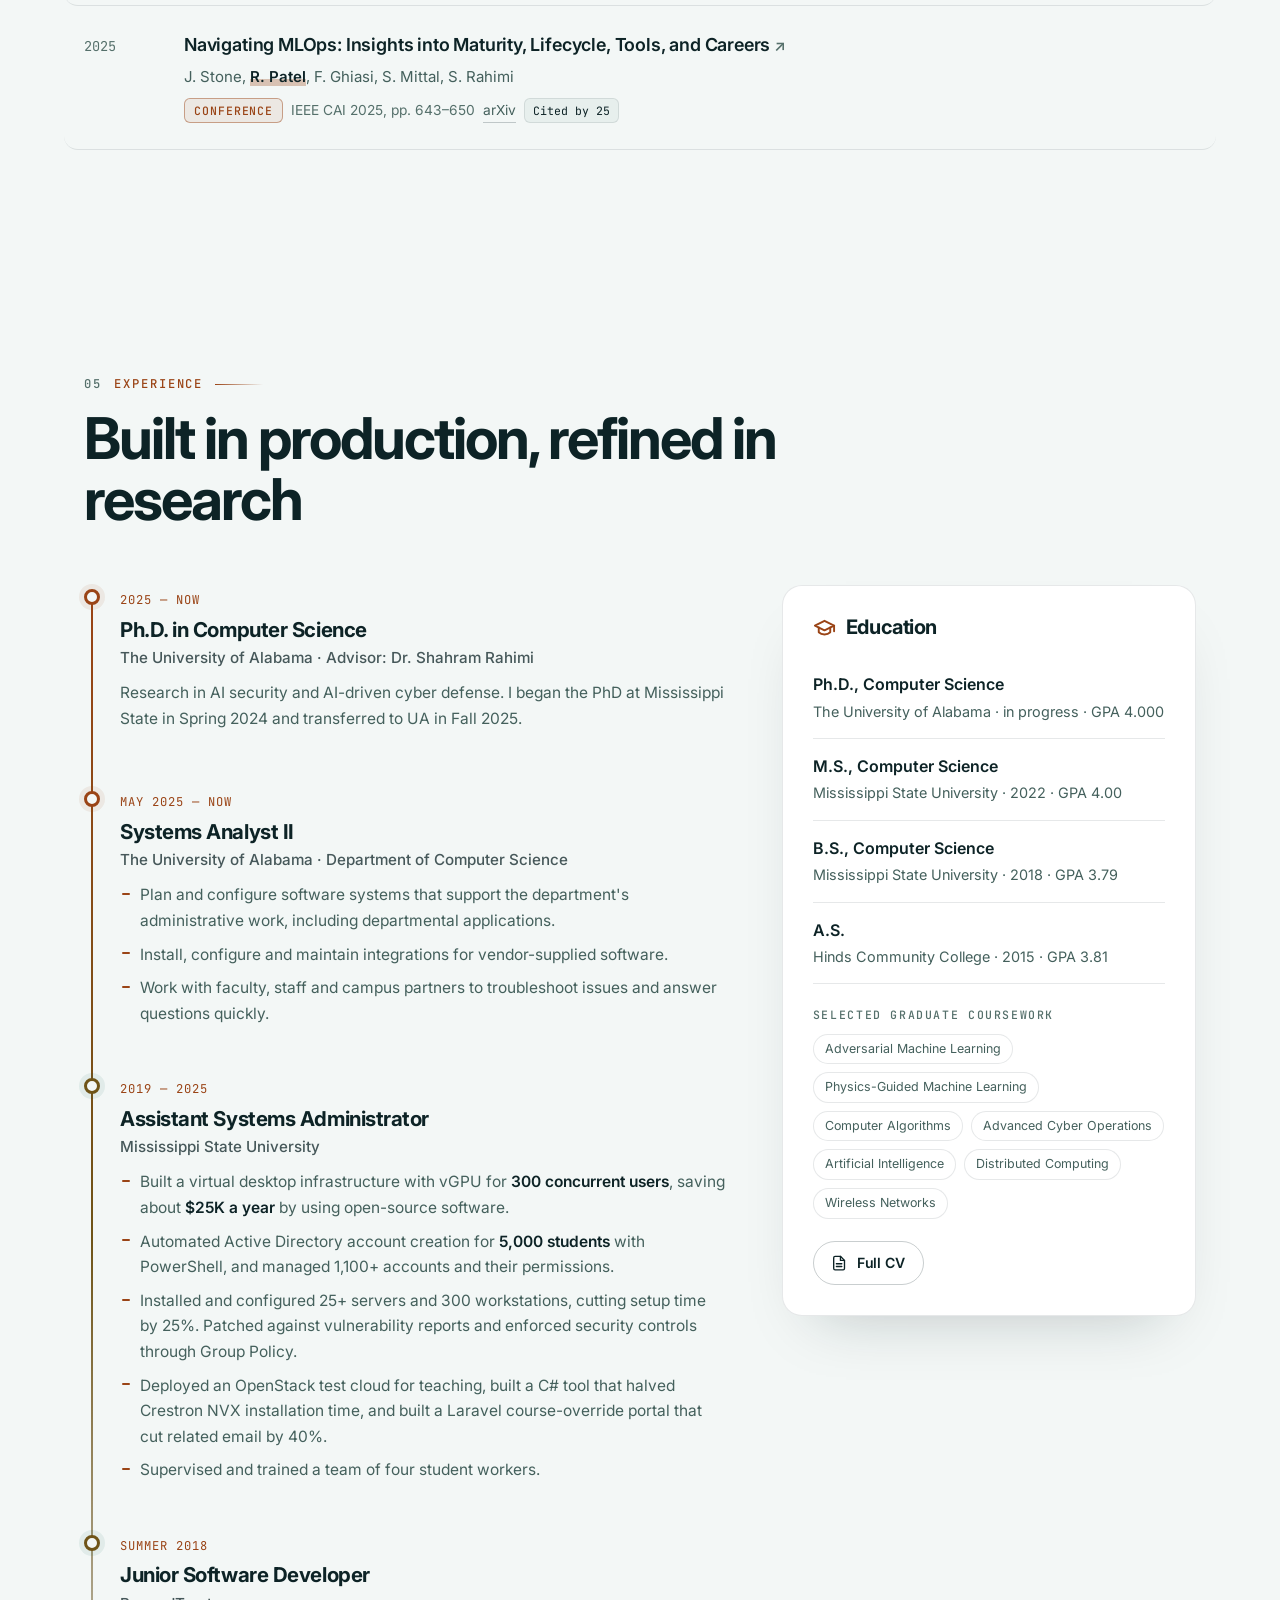
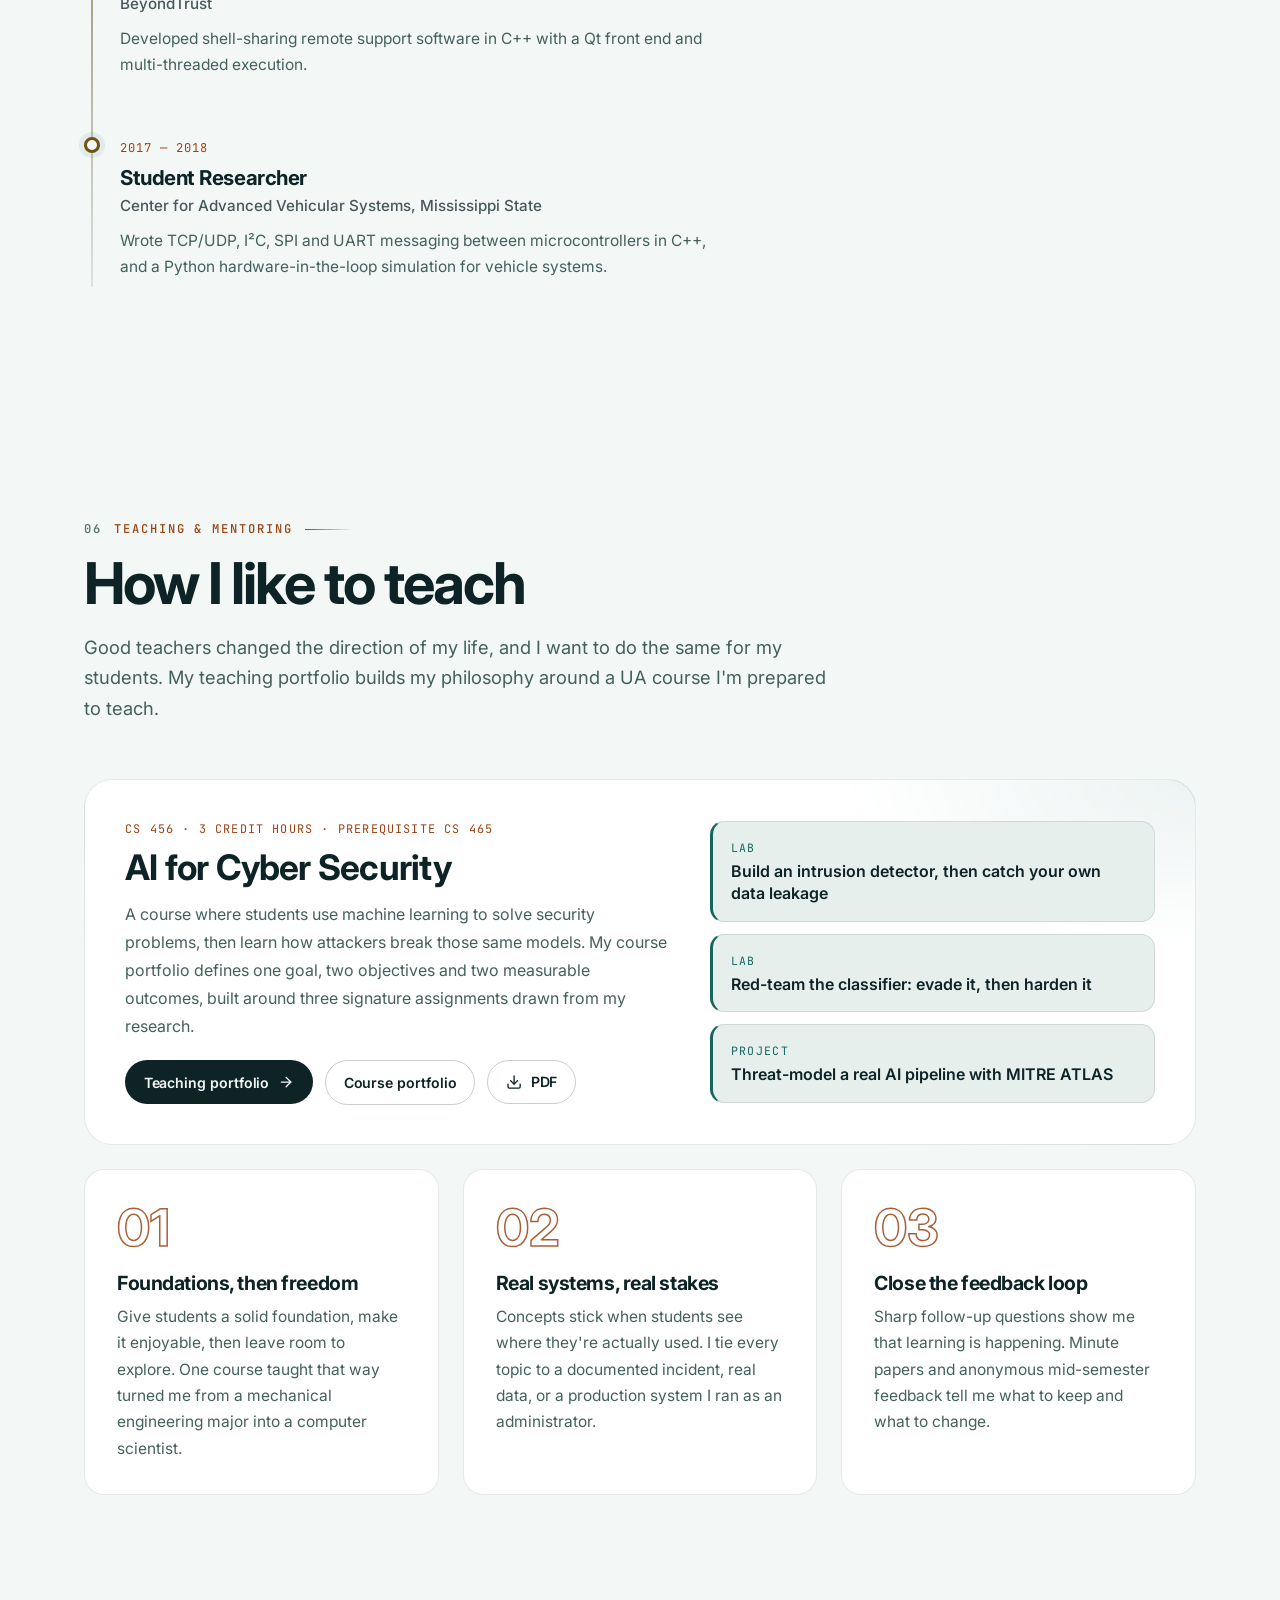
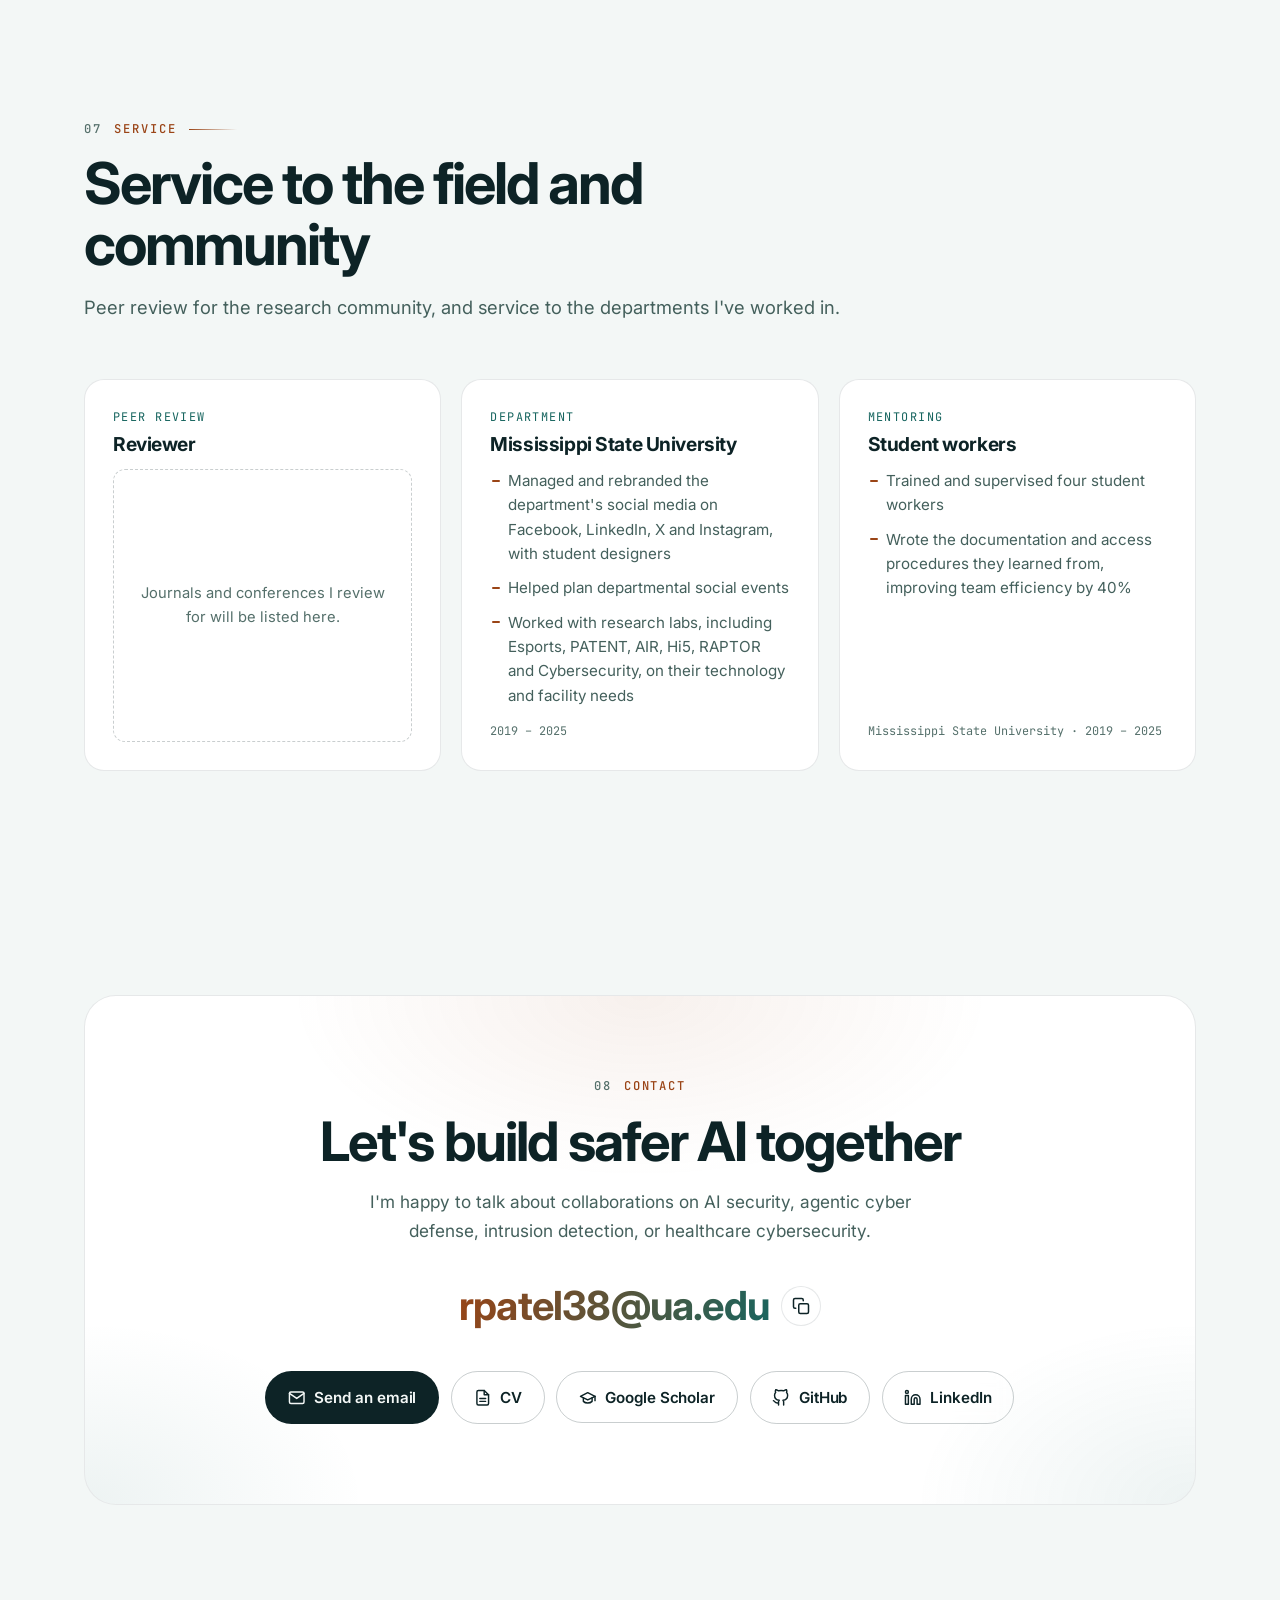
==== commit b30e5667: "Added Linkedin button" ====
--- a/index.html
+++ b/index.html
@@ -22,7 +22,7 @@
   <link rel="preconnect" href="https://fonts.googleapis.com">
   <link rel="preconnect" href="https://fonts.gstatic.com" crossorigin>
   <link href="https://fonts.googleapis.com/css2?family=Inter:wght@400;500;600;700;800&family=JetBrains+Mono:wght@400;500&display=swap" rel="stylesheet">
-  <link rel="stylesheet" href="assets/css/style.css?v=20261110a">
+  <link rel="stylesheet" href="assets/css/style.css?v=20261110c">
 
   <script>
     // Apply saved theme before first paint to avoid a flash.
@@ -53,6 +53,7 @@
     "sameAs": [
       "https://scholar.google.com/citations?user=2qoIGecAAAAJ",
       "https://github.com/rajpatel-UA",
+      "https://www.linkedin.com/in/uarajpatel/",
       "https://eng.ua.edu/eng-directory/raj-patel/"
     ]
   }
@@ -64,6 +65,7 @@
     <defs>
       <symbol id="i-mail" viewBox="0 0 24 24"><path d="M4 4h16c1.1 0 2 .9 2 2v12c0 1.1-.9 2-2 2H4c-1.1 0-2-.9-2-2V6c0-1.1.9-2 2-2z"/><polyline points="22,6 12,13 2,6"/></symbol>
       <symbol id="i-scholar" viewBox="0 0 24 24"><path d="M22 10 12 5 2 10l10 5 10-5z"/><path d="M6 12v5c3 3 9 3 12 0v-5"/><path d="M22 10v6"/></symbol>
+      <symbol id="i-linkedin" viewBox="0 0 24 24"><path d="M16 8a6 6 0 0 1 6 6v7h-4v-7a2 2 0 0 0-4 0v7h-4v-7a6 6 0 0 1 6-6z"/><rect x="2" y="9" width="4" height="12"/><circle cx="4" cy="4" r="2"/></symbol>
       <symbol id="i-github" viewBox="0 0 24 24"><path d="M9 19c-5 1.5-5-2.5-7-3m14 6v-3.87a3.37 3.37 0 0 0-.94-2.61c3.14-.35 6.44-1.54 6.44-7A5.44 5.44 0 0 0 20 4.77 5.07 5.07 0 0 0 19.91 1S18.73.65 16 2.48a13.38 13.38 0 0 0-7 0C6.27.65 5.09 1 5.09 1A5.07 5.07 0 0 0 5 4.77a5.44 5.44 0 0 0-1.5 3.78c0 5.42 3.3 6.61 6.44 7A3.37 3.37 0 0 0 9 18.13V22"/></symbol>
       <symbol id="i-arrow" viewBox="0 0 24 24"><line x1="7" y1="17" x2="17" y2="7"/><polyline points="7 7 17 7 17 17"/></symbol>
       <symbol id="i-right" viewBox="0 0 24 24"><line x1="5" y1="12" x2="19" y2="12"/><polyline points="12 5 19 12 12 19"/></symbol>
@@ -155,7 +157,7 @@
             </a>
             <a href="cv.html" class="btn btn--ghost">
               <svg aria-hidden="true" focusable="false" class="icon"><use href="#i-file"/></svg>
-              View CV
+              CV
             </a>
             <a href="https://scholar.google.com/citations?user=2qoIGecAAAAJ&hl=en" class="btn btn--icon" target="_blank" rel="noopener" aria-label="Google Scholar profile">
               <svg aria-hidden="true" focusable="false" class="icon"><use href="#i-scholar"/></svg>
@@ -166,6 +168,9 @@
             <a href="https://github.com/rajpatel-UA" class="btn btn--icon" target="_blank" rel="noopener" aria-label="GitHub profile">
               <svg aria-hidden="true" focusable="false" class="icon"><use href="#i-github"/></svg>
             </a>
+            <a href="https://www.linkedin.com/in/uarajpatel/" class="btn btn--icon" target="_blank" rel="noopener" aria-label="LinkedIn profile">
+              <svg aria-hidden="true" focusable="false" class="icon"><use href="#i-linkedin"/></svg>
+            </a>
             </div>
           </div>
           <div class="hero__aside">
@@ -192,22 +197,22 @@
         </header>
         <div class="awards">
           <article class="award reveal">
-            <div class="award__icon"><svg aria-hidden="true" focusable="false" class="icon"><use href="#i-award"/></svg></div>
+            <a class="award__figure" href="assets/docs/awards/CogMI-2026-Best-Student-Paper.pdf" target="_blank" rel="noopener" tabindex="-1" aria-hidden="true"><img src="assets/img/award-cogmi-2026.jpg" alt="" width="1000" height="566" loading="lazy" decoding="async"></a>
             <p class="award__kicker">Best Student Paper Award · First author</p>
             <h3 class="award__venue">IEEE CogMI 2026</h3>
             <p class="award__conf">8th IEEE International Conference on Cognitive Machine Intelligence · San Jose, CA · November 2026</p>
             <p class="award__paper"><a href="https://arxiv.org/abs/2606.01442" target="_blank" rel="noopener">The Value of Spike Timing: A Leakage-Resistant Benchmark of SNN Design Choices for Network Intrusion Detection</a></p>
             <p class="award__authors"><b>R. Patel</b>, S. Mitra, D. Amebley, T. Akinrele, S. Dibbo, S. Mittal, S. Rahimi</p>
-            <a class="award__cert" href="assets/docs/awards/CogMI-2026-Best-Student-Paper.pdf" target="_blank" rel="noopener">View certificate (PDF)</a>
+            <a class="award__cert" href="assets/docs/awards/CogMI-2026-Best-Student-Paper.pdf" target="_blank" rel="noopener">View full certificate (PDF)</a>
           </article>
           <article class="award reveal">
-            <div class="award__icon"><svg aria-hidden="true" focusable="false" class="icon"><use href="#i-award"/></svg></div>
+            <a class="award__figure" href="assets/docs/awards/TPS-2026-Best-Student-Paper.pdf" target="_blank" rel="noopener" tabindex="-1" aria-hidden="true"><img src="assets/img/award-tps-2026.jpg" alt="" width="1000" height="566" loading="lazy" decoding="async"></a>
             <p class="award__kicker">Best Student Paper Award · Co-author</p>
             <h3 class="award__venue">IEEE TPS 2026</h3>
             <p class="award__conf">8th IEEE International Conference on Trust, Privacy and Security in Intelligent Systems, and Applications · San Jose, CA · November 2026</p>
             <p class="award__paper"><a href="https://github.com/micheleguidaa/early-nids-artifact" target="_blank" rel="noopener">Shortcut Learning in Early Intrusion Detection: Header Fingerprints Across Four Datasets</a></p>
             <p class="award__authors">M. Guida, S. Iannucci, <b>R. Patel</b>, S. Rahimi, S. Mittal, P. Merialdo</p>
-            <a class="award__cert" href="assets/docs/awards/TPS-2026-Best-Student-Paper.pdf" target="_blank" rel="noopener">View certificate (PDF)</a>
+            <a class="award__cert" href="assets/docs/awards/TPS-2026-Best-Student-Paper.pdf" target="_blank" rel="noopener">View full certificate (PDF)</a>
           </article>
         </div>
       </div>
@@ -928,6 +933,7 @@
             <a class="btn btn--ghost" href="cv.html"><svg aria-hidden="true" focusable="false" class="icon"><use href="#i-file"/></svg> CV</a>
             <a class="btn btn--ghost" href="https://scholar.google.com/citations?user=2qoIGecAAAAJ&hl=en" target="_blank" rel="noopener"><svg aria-hidden="true" focusable="false" class="icon"><use href="#i-scholar"/></svg> Google Scholar</a>
             <a class="btn btn--ghost" href="https://github.com/rajpatel-UA" target="_blank" rel="noopener"><svg aria-hidden="true" focusable="false" class="icon"><use href="#i-github"/></svg> GitHub</a>
+            <a class="btn btn--ghost" href="https://www.linkedin.com/in/uarajpatel/" target="_blank" rel="noopener"><svg aria-hidden="true" focusable="false" class="icon"><use href="#i-linkedin"/></svg> LinkedIn</a>
           </div>
         </div>
       </div>
@@ -943,6 +949,6 @@
 
   <div class="toast" id="toast" aria-hidden="true"></div>
 
-  <script src="assets/js/main.js?v=20261110a" defer></script>
+  <script src="assets/js/main.js?v=20261110c" defer></script>
 </body>
 </html>
--- a/assets/css/style.css
+++ b/assets/css/style.css
@@ -1873,7 +1873,7 @@
 }
 .hero__lead { font-size: 1.2rem; line-height: 1.5; color: var(--text); max-width: 30ch; margin-bottom: 24px; }
 .hero__ctas { max-width: 316px; }
-.hero__ctas { margin-bottom: 0; gap: 10px; }
+.hero__ctas { margin-bottom: 0; gap: 10px 8px; }
 .hero__aside .stats { grid-template-columns: repeat(2, minmax(0, 1fr)); gap: 18px 24px; padding-top: 0; border-top: 0; max-width: none; }
 .hero__aside .stat dd { font-size: clamp(1.9rem, 2.6vw, 2.4rem); font-weight: 700; letter-spacing: -.03em; }
 .hero__aside .stats__note { margin-top: 14px; }
@@ -2021,6 +2021,18 @@
     linear-gradient(135deg, color-mix(in srgb, var(--accent) 75%, transparent), var(--border) 45%, var(--border) 60%, color-mix(in srgb, var(--signal) 60%, transparent)) border-box;
   box-shadow: var(--shadow);
 }
+.award__figure {
+  display: block;
+  margin: -12px -12px 24px;
+  border-radius: calc(var(--radius) - 8px);
+  overflow: hidden;
+  border: 1px solid var(--border);
+  box-shadow: 0 10px 30px -12px rgba(0, 0, 0, .45);
+  transition: transform .4s cubic-bezier(.2, .7, .2, 1), box-shadow .4s ease;
+}
+.award__figure img { display: block; width: 100%; height: auto; aspect-ratio: 1000 / 566; }
+.award__figure:hover { transform: translateY(-3px); box-shadow: 0 18px 40px -14px rgba(0, 0, 0, .55); }
+@media (max-width: 760px) { .award { padding: 24px; } .award__figure { margin: -8px -8px 20px; } }
 .award__icon {
   display: grid;
   place-items: center;
